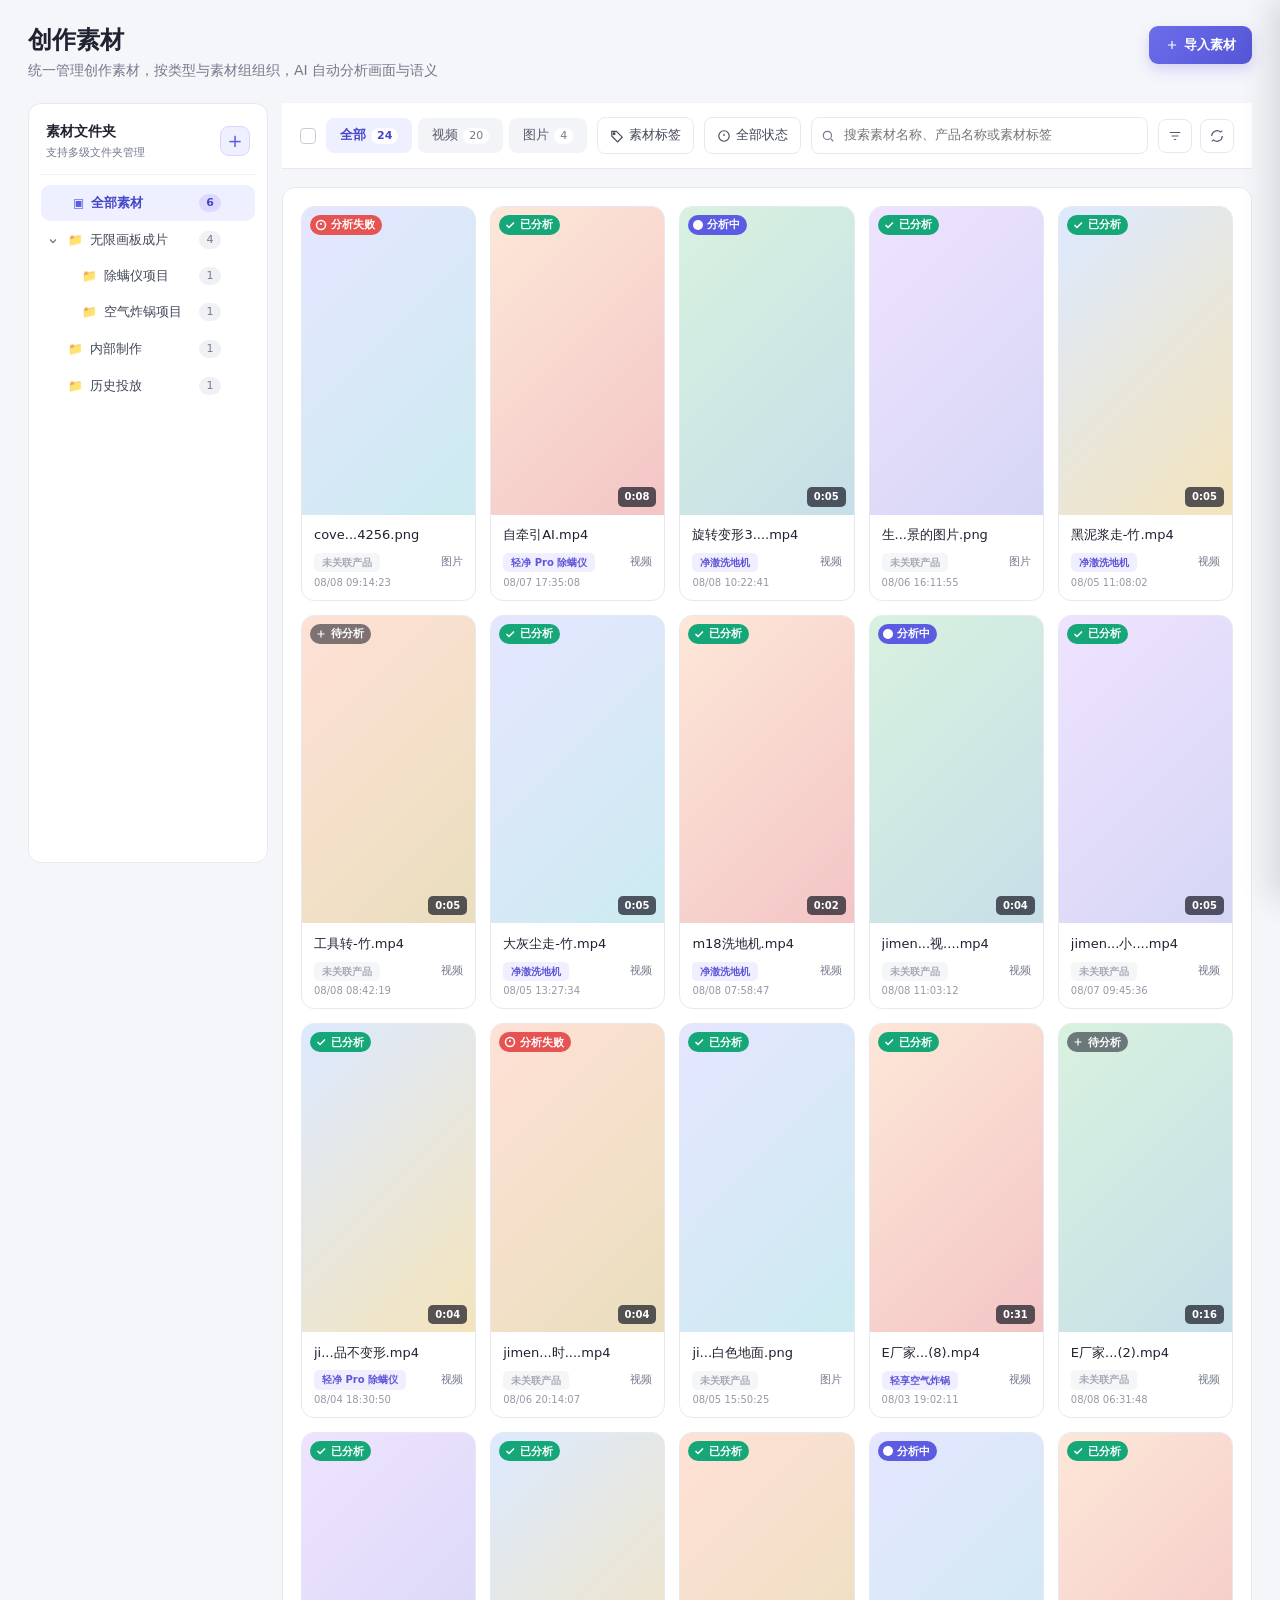
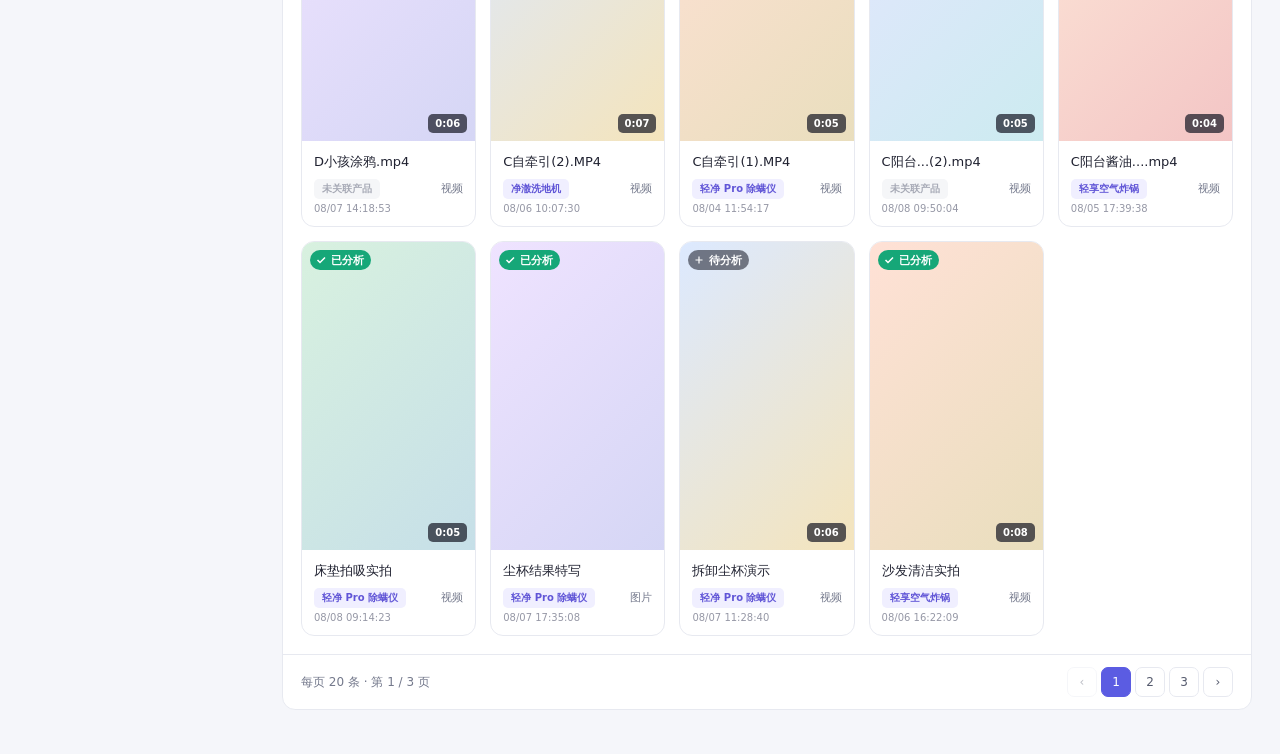
==== embedded-pages/创作素材.html @ e68e27ea "feat: initialize content compass prototype" ====
<!DOCTYPE html>
<html lang="zh-CN">
<head>
<meta charset="UTF-8">
<meta name="viewport" content="width=device-width, initial-scale=1.0">
<meta http-equiv="Cache-Control" content="no-store, no-cache, must-revalidate">
<meta http-equiv="Pragma" content="no-cache">
<title>创作素材 · 内容罗盘</title>
<link rel="stylesheet" href="../css/main.css">
<link rel="stylesheet" href="creation-material.css?v=20260811a">
<link rel="stylesheet" href="host-embed.css?v=20260808">
</head>
<body>

<div class="app">
  <!-- ============ 项目侧栏 ============ -->
  <aside class="sidebar" id="sidebar">
    <div class="brand">
      <div class="brand-mark">◈</div>
      <div class="brand-copy">
        <strong>内容罗盘</strong>
        <small>AI 经营增长平台</small>
      </div>
      <button class="sidebar-collapse" id="sidebarCollapse" type="button" aria-label="收起菜单" title="收起菜单">‹</button>
    </div>
    <div class="sidebar-menu-scroll" id="sidebarMenuScroll">
      <nav class="nav" aria-label="主导航">
        <details class="nav-group" open>
          <summary><span class="nav-group-title"><span class="nav-icon">AI</span>AI创作</span><span class="nav-group-caret">⌄</span></summary>
          <div class="nav-sublist">
            <button class="nav-item nav-sub" data-page="creation">AI创作</button>
            <button class="nav-item nav-sub" data-page="infinite-canvas">无限画板</button>
          </div>
        </details>
        <details class="nav-group" open>
          <summary><span class="nav-group-title"><span class="nav-icon">库</span>资产库</span><span class="nav-group-caret">⌄</span></summary>
          <div class="nav-sublist">
            <button class="nav-item nav-sub" data-page="brands">品牌库</button>
            <button class="nav-item nav-sub" data-page="products">产品库</button>
            <button class="nav-item nav-sub" data-page="competitors">竞品库</button>
            <button class="nav-item nav-sub" data-page="copy-library">文案库</button>
            <button class="nav-item nav-sub" data-page="script-library">脚本库</button>
            <details class="nav-child-group" open>
              <summary><span>视频库</span><span>⌄</span></summary>
              <div class="nav-child-list">
                <button class="nav-item nav-sub nested" data-page="creation-videos">创作素材</button>
                <button class="nav-item nav-sub nested active" data-page="material">素材管理</button>
                <button class="nav-item nav-sub nested" data-page="finished-videos">成片视频</button>
                <button class="nav-item nav-sub nested" data-page="reference-videos">外部参考视频</button>
              </div>
            </details>
            <button class="nav-item nav-sub" data-page="image-library">图片库</button>
            <button class="nav-item nav-sub" data-page="template-library">模板库</button>
          </div>
        </details>
        <details class="nav-group" open>
          <summary><span class="nav-group-title"><span class="nav-icon">投</span>推广自动化</span><span class="nav-group-caret">⌄</span></summary>
          <div class="nav-sublist">
            <button class="nav-item nav-sub" data-page="material-monitor">素材监控</button>
            <button class="nav-item nav-sub" data-page="review-distribute">视频过审与分发</button>
            <button class="nav-item nav-sub" data-page="product-card">商品卡推广</button>
            <button class="nav-item nav-sub" data-page="content-promo">图文推广</button>
            <button class="nav-item nav-sub" data-page="account-config">推广配置</button>
          </div>
        </details>
        <details class="nav-group" open>
          <summary><span class="nav-group-title"><span class="nav-icon">店</span>抖店运营</span><span class="nav-group-caret">⌄</span></summary>
          <div class="nav-sublist">
            <button class="nav-item nav-sub" data-page="store">一键铺链</button>
            <button class="nav-item nav-sub" data-page="store">评论分析</button>
          </div>
        </details>
        <details class="nav-group" open>
          <summary><span class="nav-group-title"><span class="nav-icon">达</span>达人建联</span><span class="nav-group-caret">⌄</span></summary>
          <div class="nav-sublist">
            <button class="nav-item nav-sub" data-page="creator">达人库</button>
            <button class="nav-item nav-sub" data-page="creator">达人匹配</button>
            <button class="nav-item nav-sub" data-page="creator">建联线索</button>
            <button class="nav-item nav-sub" data-page="creator">达人建联规则</button>
          </div>
        </details>
        <details class="nav-group">
          <summary><span class="nav-group-title"><span class="nav-icon">任</span>任务协作</span><span class="nav-group-caret">⌄</span></summary>
          <div class="nav-sublist">
            <button class="nav-item nav-sub planned" data-planned="我的任务">我的任务</button>
            <button class="nav-item nav-sub planned" data-planned="团队任务">团队任务</button>
            <button class="nav-item nav-sub planned" data-planned="任务分析">任务分析</button>
          </div>
        </details>
        <details class="nav-group">
          <summary><span class="nav-group-title"><span class="nav-icon">播</span>直播复盘</span><span class="nav-group-caret">⌄</span></summary>
          <div class="nav-sublist">
            <button class="nav-item nav-sub planned" data-planned="直播复盘">直播复盘</button>
          </div>
        </details>
      </nav>
      <div class="sidebar-spacer"></div>
      <nav class="nav">
        <details class="nav-group">
          <summary><span class="nav-group-title"><span class="nav-icon">管</span>系统管理</span><span class="nav-group-caret">⌄</span></summary>
          <div class="nav-sublist">
            <button class="nav-item nav-sub" data-page="role-management">角色管理</button>
            <button class="nav-item nav-sub" data-page="member-management">人员管理</button>
            <button class="nav-item nav-sub" data-page="admin">AI管理后台</button>
          </div>
        </details>
      </nav>
    </div>
    <div class="account" data-tip="切换团队 / 账户">
      <div class="avatar">嗡</div>
      <div>
        <strong>嗡大发</strong>
        <small>运营 · 抖音三区</small>
      </div>
    </div>
  </aside>

  <!-- ============ 主区域 ============ -->
  <main class="main">
    <section class="page active" id="page-material">
      <div class="page-pad">
        <div class="page-head">
          <div>
            <h1>创作素材</h1>
            <p>统一管理创作素材，按类型与素材组组织，AI 自动分析画面与语义</p>
          </div>
          <div style="display:flex; gap:10px;">
            <input type="file" id="fileInput" multiple accept="video/*,image/*" style="display:none;">
            <button class="primary-btn" id="uploadBtn" data-tip="选择本地素材文件">
              <svg width="14" height="14" viewBox="0 0 24 24" fill="none" stroke="currentColor" stroke-width="2"><path d="M12 5v14M5 12h14"/></svg>
              导入素材
            </button>
          </div>
        </div>

        <div class="mat-grid-wrap">
          <!-- ============ 文件夹树 ============ -->
          <aside class="mat-side">
            <div class="folder-tree-head">
              <div><h3>素材文件夹</h3><p>支持多级文件夹管理</p></div>
              <span class="tree-actions-inline"><span class="tree-collapse-link" id="collapseAllTree" data-tip="展开/收起全部">折叠</span><span class="tree-collapse-link" id="newRootFolder2" data-tip="新建一级文件夹">+</span></span>
            </div>
            <div class="folder-tree" id="folderTree"></div>
          </aside>

          <!-- ============ 素材主区域 ============ -->
          <div>
            <div class="mat-toolbar">
              <div class="check-all" id="checkAll" data-tip="全选/取消全选"></div>
              <div class="filter-tabs" id="typeTabs">
                <button class="ft active" data-type="all">全部<span class="ft-count">54</span></button>
                <button class="ft" data-type="video">视频<span class="ft-count">32</span></button>
                <button class="ft" data-type="image">图片<span class="ft-count">18</span></button>
              </div>
              <button class="filter-trigger" id="tagFilterBtn" data-tip="按素材标签筛选">
                <svg viewBox="0 0 24 24" fill="none" stroke="currentColor" stroke-width="2"><path d="M3 12V4h8l10 10-8 8L3 12z"/><circle cx="7" cy="8" r="1.5" fill="currentColor"/></svg>
                素材标签
              </button>
              <button class="filter-trigger" id="statusFilter" data-tip="按分析状态筛选">
                <svg viewBox="0 0 24 24" fill="none" stroke="currentColor" stroke-width="2"><circle cx="12" cy="12" r="9"/><path d="M12 8v4M12 16h.01"/></svg>
                <span class="value">全部状态</span>
              </button>
              <div class="search-box">
                <svg viewBox="0 0 24 24" fill="none" stroke="currentColor" stroke-width="2"><circle cx="11" cy="11" r="7"/><path d="M21 21l-4-4"/></svg>
                <input id="searchInput" type="search" placeholder="搜索素材名称、产品名称或素材标签" autocomplete="off">
                <button class="search-clear" id="searchClear" type="button" aria-label="清空搜索" hidden>×</button>
              </div>
              <div class="right-group">
                <div class="dropdown" id="sortDropdown" style="position:relative;">
                  <button class="icon-btn-tool" data-tip="排序方式">
                    <svg viewBox="0 0 24 24" fill="none" stroke="currentColor" stroke-width="2"><path d="M3 6h18M6 12h12M10 18h4"/></svg>
                  </button>
                  <div class="dropdown-menu" style="display:none; right:0; left:auto; min-width:140px;">
                    <div class="item" data-sort="time-desc">上传时间 ↓</div>
                    <div class="item" data-sort="time-asc">上传时间 ↑</div>
                    <div class="item" data-sort="name">文件名</div>
                    <div class="item" data-sort="size-desc">大小 ↓</div>
                    <div class="item" data-sort="size-asc">大小 ↑</div>
                  </div>
                </div>
                <button class="icon-btn-tool" id="refreshBtn" data-tip="刷新">
                  <svg viewBox="0 0 24 24" fill="none" stroke="currentColor" stroke-width="2"><path d="M3 12a9 9 0 0115-6.7L21 3M21 12a9 9 0 01-15 6.7L3 21"/></svg>
                </button>
              </div>
            </div>

            <div class="mat-grid-card">
              <div class="mat-grid" id="matGrid"></div>
              <!-- 单素材操作 popover(全局共享,fixed 定位,避免被卡片 overflow:hidden 裁切) -->
              <div class="mat-card-popover" id="matPopover" role="menu" aria-label="素材操作">
                <div class="item" data-mat-act="download" role="menuitem">下载</div>
                <div class="item" data-mat-act="reanalyze" role="menuitem">分析</div>
                <div class="sep"></div>
                <div class="item" data-mat-act="rename" role="menuitem">重命名</div>
                <div class="item" data-mat-act="tag" role="menuitem">编辑标签…</div>
                <div class="item" data-mat-act="move" role="menuitem">移动至文件夹…</div>
                <div class="sep"></div>
                <div class="item" data-mat-act="product" role="menuitem">关联产品</div>
                <div class="sep"></div>
                <div class="item danger" data-mat-act="delete" role="menuitem">删除</div>
              </div>
              <div class="mat-empty hidden" id="matEmpty">
                <svg viewBox="0 0 64 64" fill="none" stroke="currentColor" stroke-width="2"><path d="M10 22a4 4 0 014-4h12l4 4h20a4 4 0 014 4v22a4 4 0 01-4 4H14a4 4 0 01-4-4V22z"/><path d="M24 34l16-10M40 24l-16 20" stroke-dasharray="3 3"/></svg>
                <p id="matEmptyText">该文件夹下还没有素材</p>
                <small id="matEmptyHelp">点击右上角「导入素材」添加文件，或在左侧创建新文件夹</small>
              </div>
              <div class="mat-pager">
                <span>每页 20 条 · 第 1 / 3 页</span>
                <div class="pages">
                  <button data-tip="上一页" disabled>‹</button>
                  <button class="active">1</button>
                  <button>2</button>
                  <button>3</button>
                  <button data-tip="下一页">›</button>
                </div>
              </div>
            </div>
          </div>
        </div>
      </div>
    </section>
  </main>
</div>

<!-- ============ 批量操作栏 ============ -->
<div class="mat-batchbar hidden" id="batchBar">
  <div class="count">已选 <b id="batchCount">0</b> 项</div>
  <div class="sep"></div>
  <button class="batch-btn" data-batch="download" data-tip="下载到本地"><svg viewBox="0 0 24 24" fill="none" stroke="currentColor" stroke-width="2"><path d="M12 3v12M5 10l7 7 7-7M5 21h14"/></svg>下载</button>
  <button class="batch-btn" data-batch="tag" data-tip="批量打标签"><svg viewBox="0 0 24 24" fill="none" stroke="currentColor" stroke-width="2"><path d="M3 12V4h8l10 10-8 8L3 12z"/><circle cx="7" cy="8" r="1.5" fill="currentColor"/></svg>打标签</button>
  <button class="batch-btn" data-batch="product" data-tip="批量关联产品"><svg viewBox="0 0 24 24" fill="none" stroke="currentColor" stroke-width="2"><path d="M3 7l9-4 9 4-9 4-9-4z"/><path d="M3 12l9 4 9-4M3 17l9 4 9-4"/></svg>关联产品</button>
  <button class="batch-btn" data-batch="move" data-tip="转移到其他素材组"><svg viewBox="0 0 24 24" fill="none" stroke="currentColor" stroke-width="2"><path d="M3 7a2 2 0 012-2h4l2 2h8a2 2 0 012 2v9a2 2 0 01-2 2H5a2 2 0 01-2-2V7z"/></svg>转移</button>
  <button class="batch-btn" data-batch="reanalyze" data-tip="重新分析素材"><svg viewBox="0 0 24 24" fill="none" stroke="currentColor" stroke-width="2"><path d="M3 12a9 9 0 0115-6.7L21 3M21 12a9 9 0 01-15 6.7L3 21"/></svg>分析</button>
  <button class="batch-btn danger" data-batch="delete" data-tip="删除所选素材"><svg viewBox="0 0 24 24" fill="none" stroke="currentColor" stroke-width="2"><path d="M3 6h18M8 6V4a2 2 0 012-2h4a2 2 0 012 2v2M5 6l1 14a2 2 0 002 2h8a2 2 0 002-2l1-14"/></svg>删除</button>
  <button class="close-batch" id="closeBatch" data-tip="退出批量选择"><svg viewBox="0 0 24 24" fill="none" stroke="currentColor" stroke-width="2"><path d="M6 6l12 12M18 6L6 18"/></svg></button>
</div>

<!-- ============ 右键菜单 ============ -->
<div class="mat-context-menu hidden" id="ctxMenu">
  <div class="item" data-act="open"><svg viewBox="0 0 24 24" fill="none" stroke="currentColor" stroke-width="2"><path d="M2 12s3-7 10-7 10 7 10 7-3 7-10 7-10-7-10-7z"/><circle cx="12" cy="12" r="3"/></svg>预览<span class="shortcut">⏎</span></div>
  <div class="item" data-act="download"><svg viewBox="0 0 24 24" fill="none" stroke="currentColor" stroke-width="2"><path d="M12 3v12M5 10l7 7 7-7M5 21h14"/></svg>下载<span class="shortcut">⌘D</span></div>
  <div class="item" data-act="rename"><svg viewBox="0 0 24 24" fill="none" stroke="currentColor" stroke-width="2"><path d="M12 20h9M16 4l4 4-12 12H4v-4z"/></svg>改名<span class="shortcut">F2</span></div>
  <div class="item" data-act="tag"><svg viewBox="0 0 24 24" fill="none" stroke="currentColor" stroke-width="2"><path d="M3 12V4h8l10 10-8 8L3 12z"/><circle cx="7" cy="8" r="1.5" fill="currentColor"/></svg>打标签…</div>
  <div class="item" data-act="move"><svg viewBox="0 0 24 24" fill="none" stroke="currentColor" stroke-width="2"><path d="M3 7a2 2 0 012-2h4l2 2h8a2 2 0 012 2v9a2 2 0 01-2 2H5a2 2 0 01-2-2V7z"/></svg>转移到素材组…</div>
  <div class="item" data-act="reanalyze"><svg viewBox="0 0 24 24" fill="none" stroke="currentColor" stroke-width="2"><path d="M3 12a9 9 0 0115-6.7L21 3M21 12a9 9 0 01-15 6.7L3 21"/></svg>重新分析</div>
  <div class="sep"></div>
  <div class="item danger" data-act="delete"><svg viewBox="0 0 24 24" fill="none" stroke="currentColor" stroke-width="2"><path d="M3 6h18M8 6V4a2 2 0 012-2h4a2 2 0 012 2v2M5 6l1 14a2 2 0 002 2h8a2 2 0 002-2l1-14"/></svg>删除<span class="shortcut">Del</span></div>
</div>

<!-- ============ 文件夹树右键菜单 ============ -->
<div class="tree-context-menu hidden" id="treeCtxMenu">
  <div class="item" data-tree-act="new-sub"><svg viewBox="0 0 24 24" fill="none" stroke="currentColor" stroke-width="2"><path d="M3 7a2 2 0 012-2h4l2 2h8a2 2 0 012 2v9a2 2 0 01-2 2H5a2 2 0 01-2-2V7zM12 11v6M9 14l3-3 3 3"/></svg>新建子文件夹</div>
  <div class="item" data-tree-act="rename"><svg viewBox="0 0 24 24" fill="none" stroke="currentColor" stroke-width="2"><path d="M12 20h9M16 4l4 4-12 12H4v-4z"/></svg>重命名</div>
  <div class="item" data-tree-act="move"><svg viewBox="0 0 24 24" fill="none" stroke="currentColor" stroke-width="2"><path d="M3 7a2 2 0 012-2h4l2 2h8a2 2 0 012 2v9a2 2 0 01-2 2H5a2 2 0 01-2-2V7z"/></svg>移动到…</div>
  <div class="sep"></div>
  <div class="item danger" data-tree-act="delete"><svg viewBox="0 0 24 24" fill="none" stroke="currentColor" stroke-width="2"><path d="M3 6h18M8 6V4a2 2 0 012-2h4a2 2 0 012 2v2M5 6l1 14a2 2 0 002 2h8a2 2 0 002-2l1-14"/></svg>删除</div>
</div>

<!-- ============ 标签分组右键菜单 ============ -->
<div class="tree-context-menu hidden" id="tagGroupCtxMenu">
  <div class="item" data-tag-grp-act="rename"><svg viewBox="0 0 24 24" fill="none" stroke="currentColor" stroke-width="2"><path d="M12 20h9M16 4l4 4-12 12H4v-4z"/></svg>重命名</div>
  <div class="sep"></div>
  <div class="item danger" data-tag-grp-act="delete"><svg viewBox="0 0 24 24" fill="none" stroke="currentColor" stroke-width="2"><path d="M3 6h18M8 6V4a2 2 0 012-2h4a2 2 0 012 2v2M5 6l1 14a2 2 0 002 2h8a2 2 0 002-2l1-14"/></svg>删除分组</div>
</div>

<!-- ============ 删除非空文件夹弹窗 ============ -->
<div class="modal-backdrop" id="migrateFolderModal" role="dialog" aria-modal="true">
  <div class="modal" style="width:min(460px, 100%); height:auto;">
    <div class="modal-head">
      <div><span class="badge" style="color:#c8424e;background:#fff0f1;">删除文件夹</span><h3 id="migrateTitle">删除文件夹</h3></div>
      <button class="close-btn" type="button" data-close-modal="migrateFolder" aria-label="关闭">×</button>
    </div>
    <div class="modal-body">
      <p style="margin:0 0 12px; color:#555a6d; line-height:1.7;">该文件夹下还有视频和子文件夹，请先选择视频迁移到哪个目标文件夹。</p>
      <div class="field full">
        <label>选择迁移目标</label>
        <select id="migrateTarget" style="width:100%; padding:9px 12px; border:1px solid var(--line); border-radius:8px; background:#fff; font-size:13px;"></select>
      </div>
    </div>
    <div class="modal-foot">
      <span></span>
      <div class="modal-foot-actions">
        <button class="ghost-btn" data-close-modal="migrateFolder">取消</button>
        <button class="primary-btn" id="confirmMigrate" style="background:linear-gradient(135deg,#e55353,#c8424e);">迁移并删除</button>
      </div>
    </div>
  </div>
</div>

<!-- ============ 标签筛选弹窗 ============ -->
<div class="modal-backdrop" id="tagFilterModal" role="dialog" aria-modal="true">
  <div class="modal" style="width:min(720px, 100%);">
    <div class="modal-head">
      <div><span class="badge" id="tagModalKicker">筛选</span><h3 id="tagModalTitle">按标签筛选素材</h3></div>
      <button class="close-btn" type="button" data-close-modal="tagFilter" aria-label="关闭">×</button>
    </div>
    <div class="modal-body" style="padding: 0;">
      <div class="tag-modal-body">
        <div class="tag-modal-side">
          <div class="side-item active" data-tag-group="all"><span class="name">全部标签</span><span class="count" id="tgCountAll">0</span></div>
          <div class="side-item" data-tag-group="uncategorized"><span class="name">未分组</span><span class="count" id="tgCountNone">0</span></div>
          <div class="side-divider"></div>
          <div class="side-list" id="tagGroupList"></div>
          <button class="new-group-btn" id="addNewTagGroup"><svg width="11" height="11" viewBox="0 0 24 24" fill="none" stroke="currentColor" stroke-width="2.2"><path d="M12 5v14M5 12h14"/></svg>新建分组</button>
        </div>
        <div class="tag-modal-main">
          <div class="tag-search">
            <svg viewBox="0 0 24 24" fill="none" stroke="currentColor" stroke-width="2"><circle cx="11" cy="11" r="7"/><path d="M21 21l-4-4"/></svg>
            <input type="text" placeholder="搜索标签..." id="tagSearchInput">
          </div>
          <div class="tag-list" id="tagList"></div>
          <button class="new-tag-btn" id="addNewTagBtn">
            <svg width="12" height="12" viewBox="0 0 24 24" fill="none" stroke="currentColor" stroke-width="2"><path d="M12 5v14M5 12h14"/></svg>
            新建标签
          </button>
        </div>
      </div>
    </div>
    <div class="modal-foot">
      <span style="color:#8a8fa1; font-size:12px;" id="tagSelectedHint">已选 0 个标签</span>
      <div class="modal-foot-actions">
        <button class="ghost-btn" id="clearTagFilter">清空</button>
        <button class="primary-btn" id="applyTagFilter">应用筛选</button>
      </div>
    </div>
  </div>
</div>

<!-- ============ 重命名素材弹窗 ============ -->
<div class="modal-backdrop" id="renameMaterialModal" role="dialog" aria-modal="true">
  <div class="modal" style="width:min(460px, 100%); height:auto;">
    <div class="modal-head"><div><span class="badge">素材操作</span><h3>重命名素材</h3></div><button class="close-btn" type="button" data-close-modal="renameMaterial" aria-label="关闭">×</button></div>
    <div class="modal-body"><div class="field full"><label>素材名称<em class="required-mark">*</em></label><input id="renameMaterialInput" maxlength="60"><small id="renameMaterialError" style="color:#c8424e;font-size:12px;"></small></div></div>
    <div class="modal-foot"><span></span><div class="modal-foot-actions"><button class="ghost-btn" data-close-modal="renameMaterial">取消</button><button class="primary-btn" id="confirmRenameMaterial">保存</button></div></div>
  </div>
</div>

<!-- ============ 通用批量操作弹窗（关联产品 / 移动至文件夹 / 删除） ============ -->
<div class="modal-backdrop" id="batchEditModal" role="dialog" aria-modal="true">
  <div class="modal" style="width:min(460px, 100%); height:auto;">
    <div class="modal-head">
      <div>
        <span class="badge" id="batchEditKicker" style="color:#5a3fc8;background:#f0ecff;">素材操作</span>
        <h3 id="batchEditTitle">批量操作</h3>
        <p id="batchEditSubtitle" style="margin:6px 0 0; color:#6b7080; font-size:12px; line-height:1.5;"></p>
      </div>
      <button class="close-btn" type="button" data-close-modal="batchEdit" aria-label="关闭">×</button>
    </div>
    <div class="modal-body" id="batchEditBody"></div>
    <div class="modal-foot">
      <span></span>
      <div class="modal-foot-actions">
        <button class="ghost-btn" data-close-modal="batchEdit">取消</button>
        <button class="primary-btn" id="confirmBatchEdit">确认</button>
      </div>
    </div>
  </div>
</div>

<!-- ============ 转移到素材组弹窗 ============ -->
<div class="modal-backdrop" id="moveModal" role="dialog" aria-modal="true">
  <div class="modal" style="width:min(520px, 100%); height:auto; max-height:80vh;">
    <div class="modal-head">
      <div><span class="badge">移动</span><h3>转移到素材组</h3></div>
      <button class="close-btn" type="button" data-close-modal="move" aria-label="关闭">×</button>
    </div>
    <div class="modal-body">
      <div class="field full"><label>选择目标素材组</label>
        <div id="moveTargetList" style="display:grid; gap:6px; max-height:300px; overflow:auto;"></div>
      </div>
    </div>
    <div class="modal-foot">
      <span></span>
      <div class="modal-foot-actions">
        <button class="ghost-btn" data-close-modal="move">取消</button>
        <button class="primary-btn" id="confirmMove">确认转移</button>
      </div>
    </div>
  </div>
</div>

<!-- ============ 删除确认弹窗 ============ -->
<div class="modal-backdrop" id="deleteModal" role="dialog" aria-modal="true">
  <div class="modal" style="width:min(460px, 100%); height:auto;">
    <div class="modal-head">
      <div><span class="badge" style="color:#c8424e;background:#fff0f1;">删除确认</span><h3 id="deleteTitle">删除素材？</h3></div>
      <button class="close-btn" type="button" data-close-modal="delete" aria-label="关闭">×</button>
    </div>
    <div class="modal-body">
      <p style="margin:0; color:#555a6d; line-height:1.8;" id="deleteCopy">删除后无法恢复，相关分析结果将同步删除。确认删除？</p>
    </div>
    <div class="modal-foot">
      <span></span>
      <div class="modal-foot-actions">
        <button class="ghost-btn" data-close-modal="delete">取消</button>
        <button class="primary-btn" id="confirmDelete" style="background:linear-gradient(135deg,#e55353,#c8424e);">确认删除</button>
      </div>
    </div>
  </div>
</div>

<!-- ============ 新建标签弹窗 ============ -->
<div class="modal-backdrop" id="newTagModal" role="dialog" aria-modal="true">
  <div class="modal" style="width:min(420px, 100%); height:auto;">
    <div class="modal-head">
      <div><span class="badge">新建</span><h3>新建标签</h3></div>
      <button class="close-btn" type="button" data-close-modal="newTag" aria-label="关闭">×</button>
    </div>
    <div class="modal-body">
      <div class="field full"><label>标签名称<em class="required-mark">*</em></label><input type="text" id="newTagName" placeholder="如：洗地机、客厅场景、高转化"></div>
      <div class="field full"><label>标签分组</label>
        <select id="newTagGroup">
          <option value="product">产品标签</option>
          <option value="scene">场景标签</option>
          <option value="custom" selected>自定义标签</option>
        </select>
      </div>
      <div class="field full"><label>标签颜色</label>
        <div style="display:flex; gap:8px;">
          <span style="width:24px; height:24px; border-radius:50%; background:#5b5ce2;"></span>
          <span style="width:24px; height:24px; border-radius:50%; background:#16a778;"></span>
          <span style="width:24px; height:24px; border-radius:50%; background:#ff8a3d;"></span>
          <span style="width:24px; height:24px; border-radius:50%; background:#e55353;"></span>
          <span style="width:24px; height:24px; border-radius:50%; background:#20b8cd;"></span>
        </div>
      </div>
    </div>
    <div class="modal-foot">
      <span></span>
      <div class="modal-foot-actions">
        <button class="ghost-btn" data-close-modal="newTag">取消</button>
        <button class="primary-btn" id="confirmNewTagModal">新建标签</button>
      </div>
    </div>
  </div>
</div>

<!-- ============ 状态筛选下拉 ============ -->
<div class="dropdown" id="statusDropdown" style="position:absolute;">
  <div class="dropdown-menu" style="display:none;">
    <div class="item" data-status="all">全部状态</div>
    <div class="item" data-status="analyzed">已分析</div>
    <div class="item" data-status="analyzing">分析中</div>
    <div class="item" data-status="pending">待分析</div>
    <div class="item" data-status="failed">分析失败</div>
  </div>
</div>

<!-- ============ 素材预览弹窗 ============ -->
<div class="modal-backdrop" id="materialPreviewModal" role="dialog" aria-modal="true" aria-labelledby="materialPreviewTitle">
  <div class="modal material-preview-modal">
    <div class="modal-head">
      <div><span class="badge">素材预览</span><h3 id="materialPreviewTitle">素材预览</h3></div>
      <button class="close-btn" type="button" data-close-modal="materialPreview" aria-label="关闭">×</button>
    </div>
    <div class="material-preview-body">
      <div class="material-preview-stage" id="materialPreviewStage"></div>
      <section class="material-preview-meta">
        <div class="preview-meta-top"><div class="preview-statuses"><span class="preview-status" id="materialPreviewType">视频素材</span><span class="preview-status" id="materialPreviewStatus"></span></div><button class="preview-edit" id="materialPreviewEdit" type="button">编辑</button></div>
        <div class="preview-meta-grid">
          <div class="preview-meta-cell"><span class="label">关联产品</span><strong class="value" id="materialPreviewProduct"></strong></div><div class="preview-meta-cell"><span class="label">所属素材文件夹</span><strong class="value" id="materialPreviewFolder"></strong></div>
          <div class="preview-meta-cell"><span class="label">文件名称</span><strong class="value" id="materialPreviewName"></strong></div><div class="preview-meta-cell"><span class="label">时长 / 大小</span><strong class="value" id="materialPreviewDurationSize"></strong></div>
          <div class="preview-meta-cell"><span class="label">创建时间</span><strong class="value" id="materialPreviewCreated"></strong></div><div class="preview-meta-cell"><span class="label">素材类型</span><strong class="value" id="materialPreviewKind"></strong></div>
        </div>
        <div class="preview-tag-row"><div><div class="preview-tag-title">素材标签</div><div class="preview-tag-list" id="materialPreviewTags"></div></div><button class="preview-add-tag" id="materialPreviewAddTag" type="button">＋ 添加标签</button></div>
      </section>
    </div>
    <div class="modal-foot">
      <span></span>
      <div class="modal-foot-actions">
        <button class="ghost-btn" id="materialPreviewAnalyze">开始分析</button>
        <button class="primary-btn" id="materialPreviewDownload">下载素材</button>
      </div>
    </div>
  </div>
</div>

<!-- ============ 编辑素材信息弹窗 ============ -->
<div class="modal-backdrop" id="materialInfoEditModal" role="dialog" aria-modal="true" aria-labelledby="materialInfoEditTitle">
  <div class="modal" style="width:min(520px, 100%);height:auto;">
    <div class="modal-head"><div><span class="badge">素材操作</span><h3 id="materialInfoEditTitle">编辑素材信息</h3></div><button class="close-btn" type="button" data-close-modal="materialInfoEdit" aria-label="关闭">×</button></div>
    <div class="modal-body">
      <div class="field full"><label>素材名称 <em class="required-mark">*</em></label><input id="materialInfoEditName" maxlength="60"><small id="materialInfoEditError" style="color:#c8424e;font-size:12px;"></small></div>
      <div class="field full" style="margin-top:14px;"><label>关联产品</label><select id="materialInfoEditProduct"></select></div>
      <div class="field full" style="margin-top:14px;"><label>所属素材文件夹</label><select id="materialInfoEditFolder"></select></div>
    </div>
    <div class="modal-foot"><span></span><div class="modal-foot-actions"><button class="ghost-btn" data-close-modal="materialInfoEdit">取消</button><button class="primary-btn" id="saveMaterialInfoEdit">保存</button></div></div>
  </div>
</div>

<!-- ============ 详情抽屉 ============ -->
<div class="mat-drawer-mask" id="drawerMask"></div>
<aside class="mat-drawer" id="drawer">
  <div class="drawer-head">
    <div class="name" id="drawerTitle">自牵引AI.mp4</div>
    <div class="close-drawer" id="closeDrawer" data-tip="关闭（Esc）">×</div>
  </div>
  <div class="drawer-body">
    <div class="video-preview">
      <div class="vp-bg">
        <div class="big-play" data-tip="播放/暂停"><svg viewBox="0 0 24 24" fill="currentColor"><path d="M8 5v14l11-7z"/></svg></div>
      </div>
      <div class="vp-expand"><svg viewBox="0 0 24 24" fill="none" stroke="currentColor" stroke-width="2"><path d="M15 3h6v6M9 21H3v-6M21 3l-7 7M3 21l7-7"/></svg></div>
      <div class="vp-controls">
        <button data-tip="播放"><svg viewBox="0 0 24 24" fill="currentColor"><path d="M8 5v14l11-7z"/></svg></button>
        <span class="time">0:00 / 0:08</span>
        <div class="spacer"></div>
        <button data-tip="静音"><svg viewBox="0 0 24 24" fill="none" stroke="currentColor" stroke-width="2"><path d="M3 9v6h4l5 5V4L7 9H3z"/></svg></button>
      </div>
    </div>

    <div class="analysis-status">
      <div class="left">
        <span class="ok-dot"><svg viewBox="0 0 24 24" fill="none" stroke="currentColor" stroke-width="3"><path d="M5 12l5 5L20 7"/></svg></span>
        素材分析完成
      </div>
      <button class="re-btn" id="reAnalyzeBtn" data-tip="使用最新模型重新分析">
        <svg viewBox="0 0 24 24" fill="none" stroke="currentColor" stroke-width="2"><path d="M3 12a9 9 0 0115-6.7L21 3M21 12a9 9 0 01-15 6.7L3 21"/></svg>
        重新分析
      </button>
    </div>

    <div class="tabs" id="drawerTabs">
      <button class="tab active" data-tab="info">素材信息</button>
      <button class="tab" data-tab="shot"><span id="shotTabLabel">镜头拆分</span><span class="count" id="shotTabCount">1</span></button>
    </div>

    <div class="tab-pane" data-pane="info">
      <div class="info-cards">
        <!-- 1. 标签与归属 -->
        <section class="info-card">
          <header class="ic-head">
            <span class="ic-ico"><svg viewBox="0 0 24 24" fill="none" stroke="currentColor" stroke-width="2"><path d="M3 12V4h8l10 10-8 8L3 12z"/><circle cx="7" cy="8" r="1.5" fill="currentColor"/></svg></span>
            <span class="ic-title">标签与归属</span>
          </header>
          <div class="ic-body">
            <div class="info-row">
              <div class="label"><svg viewBox="0 0 24 24" fill="none" stroke="currentColor" stroke-width="2"><path d="M3 12V4h8l10 10-8 8L3 12z"/><circle cx="7" cy="8" r="1.5" fill="currentColor"/></svg>标签</div>
              <div class="value empty">暂无标签</div>
              <span class="add-pill" data-open-modal="tagFilter"><svg viewBox="0 0 24 24" fill="none" stroke="currentColor" stroke-width="2"><path d="M12 5v14M5 12h14"/></svg>添加标签</span>
            </div>
            <div class="info-row">
              <div class="label"><svg viewBox="0 0 24 24" fill="none" stroke="currentColor" stroke-width="2"><path d="M3 7a2 2 0 012-2h4l2 2h8a2 2 0 012 2v9a2 2 0 01-2 2H5a2 2 0 01-2-2V7z"/></svg>所在素材组</div>
              <div class="value empty">未归入素材组</div>
              <span class="add-pill" data-open-modal="move"><svg viewBox="0 0 24 24" fill="none" stroke="currentColor" stroke-width="2"><path d="M12 5v14M5 12h14"/></svg>添加分组</span>
            </div>
            <div class="info-row" id="drawerProductRow">
              <div class="label"><svg viewBox="0 0 24 24" fill="none" stroke="currentColor" stroke-width="2"><path d="M20 7l-8 10-4-5"/><circle cx="20" cy="7" r="2.5"/></svg>关联产品</div>
              <div class="value empty" id="drawerProductValue">未关联产品</div>
              <span class="add-pill" id="drawerProductBtn" data-edit-product><svg viewBox="0 0 24 24" fill="none" stroke="currentColor" stroke-width="2"><path d="M12 5v14M5 12h14"/></svg><span id="drawerProductBtnText">关联产品</span></span>
            </div>
          </div>
        </section>

        <!-- 2. AI 描述 -->
        <section class="info-card">
          <header class="ic-head">
            <span class="ic-ico"><svg viewBox="0 0 24 24" fill="none" stroke="currentColor" stroke-width="2"><path d="M4 4h12l4 4v12a2 2 0 01-2 2H4z"/><path d="M16 4v4h4M8 13h8M8 17h5"/></svg></span>
            <span class="ic-title">AI 描述</span>
          </header>
          <div class="ic-body desc">在这段8.2秒的视频中，我们看到一位年轻女性在现代公寓的明亮客厅中，关注地阅读，展现出一种悠闲的生活方式。随着一台黑色手洗地机的高效运作，地面上的顽固紫色污渍被迅速清除，瓷砖恢复了光洁如新的状态。清洁完成后，女性兴奋地从沙发上起身，走到干净的地板中央，随即躺下并伸展双臂，尽情享受这份清新与舒适。整个场景不仅展示了现代居家生活的美学，还突显了高效清洁工具带来的便捷与轻松，营造出一种愉悦的居家氛围。</div>
        </section>

        <!-- 4. 文件信息 -->
        <section class="info-card">
          <header class="ic-head">
            <span class="ic-ico"><svg viewBox="0 0 24 24" fill="none" stroke="currentColor" stroke-width="2"><path d="M6 2h9l5 5v13a2 2 0 01-2 2H6a2 2 0 01-2-2V4a2 2 0 012-2z"/><path d="M14 2v6h6M8 13h8M8 17h8"/></svg></span>
            <span class="ic-title">文件信息</span>
          </header>
          <div class="ic-body">
            <div class="info-row"><div class="label">文件名</div><div class="value" style="display:flex; align-items:center; justify-content:space-between;">自牵引AI.mp4 <button data-tip="复制文件名" style="border:0; background:transparent; color:#8a8fa1; cursor:pointer;"><svg width="14" height="14" viewBox="0 0 24 24" fill="none" stroke="currentColor" stroke-width="2"><rect x="9" y="9" width="11" height="11" rx="2"/><path d="M5 15V5a2 2 0 012-2h10"/></svg></button></div></div>
            <div class="info-row"><div class="label">格式</div><div class="value" style="text-align:right;">MP4</div></div>
            <div class="info-row"><div class="label">大小</div><div class="value" style="text-align:right;">10.07 MB</div></div>
            <div class="info-row"><div class="label">时长</div><div class="value" style="text-align:right;">0:08</div></div>
            <div class="info-row"><div class="label">分辨率</div><div class="value" style="text-align:right;">1080 × 1920</div></div>
            <div class="info-row"><div class="label">MIME</div><div class="value" style="text-align:right;">video/mp4</div></div>
            <div class="info-row"><div class="label">上传时间</div><div class="value" style="text-align:right;">2026-08-07 17:35</div></div>
            <div class="info-row"><div class="label">上传者</div><div class="value" style="text-align:right;">嗡大发</div></div>
            <div class="info-row"><div class="label">MD5</div><div class="value" style="text-align:right; font-family:monospace; font-size:11px; color:#8a8fa1;">a1b2c3d4e5f6...</div></div>
          </div>
        </section>
      </div>
    </div>

    <div class="tab-pane" data-pane="shot" style="display:none;">
      <div class="shot-head">
        <span>共 <b>1</b> 个片段</span>
        <span class="collapse-all" id="collapseAllBtn" data-tip="折叠/展开所有片段"><svg viewBox="0 0 24 24" fill="none" stroke="currentColor" stroke-width="2"><path d="M6 9l6 6 6-6"/></svg>折叠全部</span>
      </div>
      <div class="shot-card">
        <div class="shot-card-head">
          <span class="name">片段 1</span>
          <span class="time">0:00 - 0:08</span>
          <span class="used">混剪使用 0 次</span>
          <span style="flex:1"></span>
          <span class="empty" style="font-size:11px;">暂无标签</span>
          <span class="add-tag" data-open-modal="tagFilter">+ 添加</span>
          <span class="arrow" data-toggle-shot><svg viewBox="0 0 24 24" fill="none" stroke="currentColor" stroke-width="2"><path d="M6 15l6-6 6 6"/></svg></span>
        </div>
        <div class="shot-preview">
          <div class="sp-play"><svg viewBox="0 0 24 24" fill="currentColor"><path d="M8 5v14l11-7z"/></svg></div>
        </div>
        <div class="shot-analysis">
          <div class="shot-section" data-section="objective">
            <div class="sec-head" data-toggle-section><span class="sec-ico"><svg viewBox="0 0 24 24" fill="none" stroke="currentColor" stroke-width="2"><circle cx="12" cy="12" r="9"/><circle cx="12" cy="12" r="3" fill="currentColor"/></svg></span>客观层<span class="arrow"><svg viewBox="0 0 24 24" fill="none" stroke="currentColor" stroke-width="2"><path d="M6 9l6 6 6-6"/></svg></span></div>
            <div class="sec-body">
              <div class="item"><div class="it-label">总体客观描述</div><div class="it-text">在现代明亮客厅中，一台黑色手洗地机迅速清理掉白色瓷砖地面上大片紫色污渍。清洁完成后地面光洁如新，一位穿紫色长裙的女性从沙发起身，走到地板中央顺势躺下，展示地面的干净与光滑。</div></div>
              <div class="item"><div class="it-label">人物</div><div class="it-text">年轻女性，穿紫色连衣裙，长发，起初坐在沙发上看书，后起身在地板中央躺下并伸展双臂</div></div>
              <div class="item"><div class="it-label">场景</div><div class="it-text">现代高层公寓客厅，大面积落地窗可见城市天际线，白色光洁瓷砖地面，自然光线明亮充足</div></div>
              <div class="item"><div class="it-label">产品</div><div class="it-text">黑色手洗洗地机，正在清理地面紫色污渍，机身带有黄色细节装饰</div></div>
              <div class="item"><div class="it-label">动作</div><div class="it-text">洗地机前后推拉迅速清理紫色污渍；女性看书、放下书本起身、走到地板中央、滑倒/躺下并伸展双臂</div></div>
              <div class="item"><div class="it-label">镜头</div><div class="it-text">固定机位全景，视角略高，完整记录清洁过程、地面反光效果及人物互动</div></div>
            </div>
          </div>

          <div class="shot-section" data-section="semantic">
            <div class="sec-head" data-toggle-section><span class="sec-ico"><svg viewBox="0 0 24 24" fill="none" stroke="currentColor" stroke-width="2"><path d="M21 11c0 5-4 9-9 9s-9-4-9-9 4-9 9-9c2 0 4 1 5.5 2M21 4l-5 5h4M16 9l5-5"/></svg></span>语义层<span class="arrow"><svg viewBox="0 0 24 24" fill="none" stroke="currentColor" stroke-width="2"><path d="M6 9l6 6 6-6"/></svg></span></div>
            <div class="sec-body">
              <div class="item"><div class="it-label">可代表</div><div class="chip-list"><span class="chip green">高效清洁</span><span class="chip green">地面光洁如新</span><span class="chip green">懒人清洁神器</span><span class="chip green">极致干净体验</span><span class="chip green">居家生活美学</span></div></div>
              <div class="item"><div class="it-label">情绪氛围</div><div class="chip-list"><span class="chip blue">轻松</span><span class="chip blue">愉悦</span><span class="chip blue">干净</span><span class="chip blue">舒适</span></div></div>
              <div class="item"><div class="it-label">语义标签</div><div class="chip-list"><span class="chip">产品动态操作 / 功能演示</span><span class="chip">人物享受 / 舒适状态</span><span class="chip">产品使用场景 - 室内多场景</span></div></div>
              <div class="item"><div class="it-label">关键词</div><div class="chip-list"><span class="chip pink">洗地机</span><span class="chip pink">清洁</span><span class="chip pink">去污</span><span class="chip pink">紫色污渍</span><span class="chip pink">光洁</span><span class="chip pink">躺下</span><span class="chip pink">客厅</span><span class="chip pink">智能家电</span><span class="chip pink">高效</span><span class="chip pink">干净</span><span class="chip pink">席地而坐</span><span class="chip pink">一拖即净</span></div></div>
            </div>
          </div>

          <div class="shot-section" data-section="function">
            <div class="sec-head" data-toggle-section><span class="sec-ico"><svg viewBox="0 0 24 24" fill="none" stroke="currentColor" stroke-width="2"><path d="M9 18h6M10 22h4M12 2a7 7 0 017 7c0 3-2 5-3 6-1 1-1 2-1 3H9c0-1 0-2-1-3-1-1-3-3-3-6a7 7 0 017-7z"/></svg></span>功能层<span class="arrow"><svg viewBox="0 0 24 24" fill="none" stroke="currentColor" stroke-width="2"><path d="M6 9l6 6 6-6"/></svg></span></div>
            <div class="sec-body">
              <div class="item"><div class="it-label">叙事功能</div><div class="it-text">直观展示洗地机强大的去污能力和清洁效率，通过女性清洁后直接在地板躺下的夸张动作，极致化表达清洁后地面干净无尘、可随意席地而坐的产品卖点，强化视觉冲击力。</div></div>
              <div class="item"><div class="it-label">使用方式</div><div class="it-text">作为核心功能演示的高潮部分，前段展示去污过程（可加速处理），后段展示人物在干净地板上躺下的成果，建议叠加文字"一拖即净""光脚自由""席地而坐"等。</div></div>
              <div class="item"><div class="it-label">推荐时机</div><div class="it-text">当 ASR 提到"一拖就干净""去污力强""光脚踩""席地而坐""懒人必备""一推一拉"时插入</div></div>
              <div class="item"><div class="it-label">框架阶段</div><div class="chip-list"><span class="chip purple">功能使用</span> → <span class="chip purple">成果展示</span></div></div>
            </div>
          </div>
        </div>
      </div>
    </div>
  </div>
</aside>

<!-- Toast -->
<div class="toast" id="toast">已完成</div>

<!-- ============ 上传队列 ============ -->
<div class="upload-queue hidden" id="uploadQueue">
  <div class="uq-head">
    <span class="title">素材上传</span>
    <span class="summary" id="uqSummary">0 / 0</span>
    <button class="close" id="uqClose" aria-label="关闭">×</button>
  </div>
  <div class="uq-list" id="uqList"></div>
</div>
<script src="creation-material.js?v=20260811a"></script>
</body>
</html>
---- css/main.css ----
:root {
      --brand: #5b5ce2;
      --brand-strong: #4647c8;
      --brand-soft: #eeefff;
      --cyan: #20b8cd;
      --orange: #ff8a3d;
      --green: #16a778;
      --red: #e55353;
      --ink: #202231;
      --muted: #74798c;
      --line: #e7e9f0;
      --surface: #ffffff;
      --canvas: #f5f6fa;
      --shadow: 0 10px 30px rgba(34, 38, 67, .08);
      --radius: 16px;
      --sidebar: 232px;
    }

    * { box-sizing: border-box; }

    html { scroll-behavior: smooth; }

    body {
      margin: 0;
      color: var(--ink);
      background: var(--canvas);
      font-family: Inter, "PingFang SC", "Microsoft YaHei", system-ui, sans-serif;
      font-size: 14px;
      line-height: 1.55;
    }

    button, input, textarea, select { font: inherit; }
    button { cursor: pointer; }

    .app {
      display: grid;
      grid-template-columns: var(--sidebar) minmax(0, 1fr);
      min-height: 100vh;
    }

    .sidebar {
      position: fixed;
      inset: 0 auto 0 0;
      z-index: 30;
      width: var(--sidebar);
      display: flex;
      flex-direction: column;
      padding: 22px 14px 16px;
      overflow: hidden;
      scrollbar-width: thin;
      scrollbar-color: transparent transparent;
      color: #dfe2ff;
      background:
        radial-gradient(circle at 20% 8%, rgba(112, 115, 255, .34), transparent 30%),
        linear-gradient(180deg, #17192d 0%, #111322 100%);
    }

    .sidebar-menu-scroll {
      flex: 1 1 auto;
      min-height: 0;
      overflow-y: auto;
      overflow-x: hidden;
      overscroll-behavior: contain;
    }

    .sidebar:hover { scrollbar-color: rgba(151, 158, 207, .5) transparent; }
    .sidebar::-webkit-scrollbar { width: 7px; }
    .sidebar::-webkit-scrollbar-track { background: transparent; }
    .sidebar::-webkit-scrollbar-thumb {
      border: 2px solid transparent;
      border-radius: 999px;
      background: transparent;
      background-clip: padding-box;
    }
    .sidebar:hover::-webkit-scrollbar-thumb { background-color: rgba(151, 158, 207, .48); }
    .sidebar:hover::-webkit-scrollbar-thumb:hover { background-color: rgba(184, 190, 238, .74); }

    .brand {
      display: flex;
      align-items: center;
      gap: 11px;
      padding: 0 10px 22px;
    }

    .brand-mark {
      width: 38px;
      height: 38px;
      display: grid;
      place-items: center;
      border-radius: 12px;
      color: white;
      font-size: 19px;
      font-weight: 800;
      background: linear-gradient(135deg, #8386ff, #5758df 60%, #31c5d8);
      box-shadow: 0 8px 22px rgba(91, 92, 226, .35);
    }

    .brand strong { display: block; color: #fff; font-size: 17px; letter-spacing: .4px; }
    .brand small { color: #8e93b5; font-size: 11px; }

    .sidebar-collapse {
      width: 24px;
      height: 24px;
      display: inline-grid;
      place-items: center;
      margin-left: auto;
      padding: 0;
      border: 1px solid #e2e2e6;
      border-radius: 7px;
      color: #74747c;
      background: #fff;
      font-size: 15px;
      line-height: 1;
      cursor: pointer;
      transition: .18s ease;
    }
    .sidebar-collapse:hover { color: #202126; border-color: #cbcbcf; background: #f2f2f4; }

    .nav-label {
      padding: 13px 12px 7px;
      color: #6e7497;
      font-size: 11px;
      font-weight: 700;
      letter-spacing: 1.2px;
    }

    .nav {
      display: grid;
      gap: 5px;
    }

    .nav-group { margin: 0 0 6px; }
    .nav-group summary {
      display: flex;
      align-items: center;
      justify-content: space-between;
      gap: 8px;
      padding: 10px 12px;
      border-radius: 10px;
      color: #d8dcf1;
      cursor: pointer;
      list-style: none;
      user-select: none;
      transition: .2s ease;
    }
    .nav-group summary::-webkit-details-marker { display: none; }
    .nav-group summary:hover { background: rgba(255,255,255,.05); }
    .nav-group-title { display: flex; align-items: center; gap: 10px; font-weight: 720; }
    .nav-group-caret { color: #777da4; font-size: 13px; transition: transform .2s ease; }
    .nav-group[open] .nav-group-caret { transform: rotate(180deg); }
    .nav-sublist { display: grid; gap: 3px; padding: 3px 0 4px 37px; }
    .nav-item.nav-sub {
      min-height: 34px;
      padding: 8px 11px;
      border-radius: 8px;
      color: #9ea4c2;
      font-size: 13px;
    }
    .nav-item.nav-sub.active { box-shadow: inset 2px 0 0 #8487ff; }
    .nav-item.nav-sub.nested { margin-left: 10px; font-size: 12px; }
    .nav-item.nav-sub.planned { color: #707692; }
    .nav-item.nav-sub.planned::after { content: "规划中"; margin-left: auto; color: #666c87; font-size: 10px; }
    .nav-config { margin: 2px 0 0 10px; padding-left: 10px; border-left: 1px solid rgba(255,255,255,.08); }
    .nav-child-group { margin: 0; }
    .nav-child-group summary {
      display: flex;
      align-items: center;
      justify-content: space-between;
      min-height: 34px;
      padding: 8px 11px;
      border-radius: 8px;
      color: #9ea4c2;
      cursor: pointer;
      list-style: none;
      font-size: 13px;
    }
    .nav-child-group summary::-webkit-details-marker { display: none; }
    .nav-child-group summary:hover { background: rgba(255,255,255,.05); color: #fff; }
    .nav-child-group > summary span:last-child { color: #777da4; transition: transform .2s ease; }
    .nav-child-group[open] > summary span:last-child { transform: rotate(180deg); }
    .nav-child-list { display: grid; gap: 3px; margin: 2px 0 3px 12px; padding-left: 10px; border-left: 1px solid rgba(255,255,255,.07); }

    .nav-item {
      width: 100%;
      display: flex;
      align-items: center;
      gap: 11px;
      padding: 11px 12px;
      border: 0;
      border-radius: 10px;
      color: #aeb3cf;
      background: transparent;
      text-align: left;
      transition: .2s ease;
    }

    .nav-item:hover { color: #fff; background: rgba(255,255,255,.06); }
    .nav-item.active {
      color: #fff;
      background: linear-gradient(90deg, rgba(103, 106, 244, .34), rgba(103, 106, 244, .13));
      box-shadow: inset 3px 0 0 #8487ff;
    }

    .nav-icon {
      width: 26px;
      height: 26px;
      display: grid;
      place-items: center;
      border-radius: 8px;
      color: currentColor;
      background: rgba(255,255,255,.06);
      font-size: 13px;
      font-weight: 800;
    }

    .sidebar-spacer { flex: 1; }

    .account {
      display: flex;
      align-items: center;
      gap: 10px;
      margin-top: 14px;
      padding: 13px 10px 3px;
      border-top: 1px solid rgba(255,255,255,.08);
    }

    .avatar {
      width: 34px;
      height: 34px;
      display: grid;
      place-items: center;
      border-radius: 50%;
      color: #fff;
      font-weight: 700;
      background: linear-gradient(135deg, #ff9d64, #ee6c8f);
    }

    .account strong { display: block; color: #fff; font-size: 13px; }
    .account small { color: #777d9e; font-size: 11px; }

    .main {
      grid-column: 2;
      min-width: 0;
      min-height: 100vh;
    }

    .topbar {
      display: none;
      position: sticky;
      top: 0;
      z-index: 20;
      height: 68px;
      align-items: center;
      justify-content: space-between;
      padding: 0 28px;
      border-bottom: 1px solid var(--line);
      background: rgba(255,255,255,.92);
      backdrop-filter: blur(14px);
      transition: color .22s ease, background .22s ease, border-color .22s ease;
    }

    .crumb { display: flex; align-items: center; gap: 9px; color: var(--muted); }
    .crumb strong { color: var(--ink); font-size: 16px; }

    .top-actions { display: flex; align-items: center; gap: 10px; }

    .main.pull-mode .topbar {
      color: #eef0f8;
      border-bottom-color: #2c303c;
      background: rgba(22, 24, 32, .94);
    }

    .main.pull-mode .crumb,
    .main.pull-mode .crumb strong {
      color: #eef0f8;
    }

    .main.pull-mode .crumb > span:first-of-type {
      color: #8f95a8;
    }

    .main.pull-mode .team-select,
    .main.pull-mode .topbar .ghost-btn,
    .main.pull-mode .topbar .icon-btn {
      color: #cbd0de;
      border-color: #383b49;
      background: #22252f;
    }

    .team-select, .icon-btn, .ghost-btn, .primary-btn, .soft-btn {
      border: 1px solid var(--line);
      border-radius: 10px;
      background: #fff;
    }

    .team-select {
      padding: 8px 12px;
      color: #4e5263;
      font-weight: 600;
    }

    .icon-btn {
      width: 36px;
      height: 36px;
      color: #64697c;
      font-size: 16px;
    }

    .page {
      display: none;
      min-height: 100vh;
      animation: fadeIn .24s ease;
    }

    .page.active { display: block; }

    @keyframes fadeIn {
      from { opacity: 0; }
      to { opacity: 1; }
    }

    .page-pad { padding: 26px 28px 44px; }

    .page-head {
      display: flex;
      align-items: flex-start;
      justify-content: space-between;
      gap: 20px;
      margin-bottom: 22px;
    }

    .page-head h1 { margin: 0 0 5px; font-size: 24px; line-height: 1.2; }
    .page-head p { margin: 0; color: var(--muted); }

    .badge {
      display: inline-flex;
      align-items: center;
      gap: 5px;
      padding: 4px 8px;
      border-radius: 999px;
      color: var(--brand-strong);
      background: var(--brand-soft);
      font-size: 11px;
      font-weight: 700;
    }

    .badge.green { color: #087d59; background: #e6f8f1; }
    .badge.orange { color: #b45d20; background: #fff1e6; }
    .badge.red { color: #b53e3e; background: #ffeded; }
    .badge.gray { color: #656b7e; background: #f0f1f5; }

    .primary-btn, .ghost-btn, .soft-btn {
      padding: 9px 14px;
      font-weight: 650;
      transition: .2s ease;
    }

    .primary-btn {
      color: #fff;
      border-color: var(--brand);
      background: linear-gradient(135deg, #6b6dea, #5556d7);
      box-shadow: 0 8px 18px rgba(91, 92, 226, .2);
    }

    .primary-btn:hover { transform: translateY(-1px); box-shadow: 0 10px 24px rgba(91, 92, 226, .28); }
    .ghost-btn { color: #555a6d; background: #fff; }
    .ghost-btn:hover { border-color: #cdd0db; background: #f9f9fc; }
    .soft-btn { color: var(--brand-strong); border-color: transparent; background: var(--brand-soft); }

    .card {
      border: 1px solid var(--line);
      border-radius: var(--radius);
      background: var(--surface);
      box-shadow: 0 4px 18px rgba(28, 32, 59, .035);
    }

    .card-title {
      display: flex;
      align-items: center;
      justify-content: space-between;
      gap: 12px;
      padding: 16px 18px 12px;
    }

    .card-title h3 { margin: 0; font-size: 15px; }
    .card-title small { color: var(--muted); }

    /* AI 创建 */
    .ai-shell {
      height: 100vh;
      display: grid;
      grid-template-columns: 220px minmax(480px, 1fr);
      overflow: hidden;
      background: #f7f8fb;
    }

    .conversation-panel, .asset-panel { height: 100vh; background: #fff; }

    .conversation-panel { overflow-y: auto; border-right: 1px solid var(--line); padding: 18px 13px; }
    .asset-panel {
      position: fixed;
      z-index: 52;
      top: 0;
      right: 0;
      width: min(480px, 42vw);
      padding: 18px 15px;
      overflow-y: auto;
      border-left: 1px solid var(--line);
      box-shadow: -16px 0 40px rgba(25, 29, 50, .13);
      transform: translateX(105%);
      transition: transform .24s ease;
    }
    .asset-panel.open { transform: translateX(0); }
    .asset-backdrop {
      position: fixed;
      z-index: 51;
      inset: 0 0 0 var(--sidebar);
      display: none;
      background: rgba(27, 30, 45, .2);
      backdrop-filter: blur(1px);
    }
    .asset-backdrop.show { display: block; }
    .asset-toggle {
      position: absolute;
      z-index: 4;
      top: 14px;
      right: 18px;
      display: flex;
      align-items: center;
      gap: 7px;
      padding: 8px 11px;
      border: 1px solid #d9dbe7;
      border-radius: 9px;
      color: #555a6d;
      background: rgba(255,255,255,.94);
      box-shadow: 0 5px 16px rgba(40, 43, 69, .08);
      font-size: 12px;
      font-weight: 700;
    }
    .asset-toggle:hover { border-color: #bfc2ee; color: var(--brand-strong); }
    .asset-close { width: 28px; height: 28px; border: 0; border-radius: 7px; color: #74798b; background: #f1f2f6; }

    .panel-label {
      display: flex;
      justify-content: space-between;
      align-items: center;
      margin-bottom: 13px;
      font-weight: 700;
    }

    .new-chat {
      width: 100%;
      padding: 10px;
      margin-bottom: 15px;
      border: 1px dashed #b8bbd5;
      border-radius: 10px;
      color: var(--brand-strong);
      background: #f7f7ff;
      font-weight: 700;
    }

    .chat-list { display: grid; gap: 6px; }

    .chat-row {
      padding: 10px;
      border-radius: 9px;
      color: #666b7d;
      cursor: pointer;
      transition: .2s ease;
    }

    .chat-row:hover, .chat-row.active { color: var(--ink); background: #f1f2f8; }
    .chat-row strong { display: block; overflow: hidden; text-overflow: ellipsis; white-space: nowrap; font-size: 13px; }
    .chat-row small { color: #9a9ead; }

    .creation-stage {
      min-width: 0;
      min-height: 0;
      height: 100vh;
      display: flex;
      flex-direction: column;
      position: relative;
      overflow: hidden;
      padding: 22px 24px 18px;
    }

    .ai-hero {
      padding: 7px 0 18px;
      text-align: center;
    }

    .ai-hero .spark {
      width: 50px;
      height: 50px;
      margin: 0 auto 11px;
      display: grid;
      place-items: center;
      border-radius: 17px;
      color: #fff;
      font-size: 22px;
      background: linear-gradient(135deg, #6567e8, #8d69de 56%, #23bfd0);
      box-shadow: 0 12px 28px rgba(91,92,226,.24);
    }

    .ai-hero h1 { margin: 0; font-size: 25px; }
    .ai-hero p { max-width: 620px; margin: 7px auto 0; color: var(--muted); }

    .agent-grid {
      display: grid;
      grid-template-columns: repeat(3, minmax(0, 1fr));
      gap: 12px;
      max-width: 860px;
      width: 100%;
      margin: 0 auto;
    }

    .agent-card {
      min-height: 126px;
      padding: 15px;
      border: 1px solid var(--line);
      border-radius: 14px;
      background: #fff;
      text-align: left;
      transition: .2s ease;
    }

    .agent-card:hover, .agent-card.selected {
      border-color: #aeb1f5;
      transform: translateY(-2px);
      box-shadow: 0 10px 24px rgba(70, 71, 200, .11);
    }

    .agent-card.selected { background: linear-gradient(145deg, #fff, #f5f5ff); }
    .agent-card.tool-card { border-style: dashed; background: #fbfbff; }
    .agent-card.tool-card .agent-icon { background: #f0efff; color: var(--brand); }

    .agent-grid.attention .agent-card {
      animation: agentAttention .7s ease;
    }

    @keyframes agentAttention {
      0%, 100% { border-color: var(--line); }
      45% { border-color: #8588f3; box-shadow: 0 0 0 4px rgba(91, 92, 226, .1); }
    }

    .agent-card .agent-icon {
      width: 34px;
      height: 34px;
      display: grid;
      place-items: center;
      margin-bottom: 10px;
      border-radius: 10px;
      color: var(--brand-strong);
      background: var(--brand-soft);
      font-weight: 800;
    }

    .agent-card strong { display: block; margin-bottom: 3px; }
    .agent-card small { color: var(--muted); line-height: 1.45; }
    .agent-foot { display: flex; flex-wrap: wrap; gap: 5px; margin-top: 9px; }
    .agent-chip {
      padding: 3px 7px;
      border-radius: 999px;
      color: #6e7183;
      background: #f2f3f7;
      font-size: 10px;
      font-weight: 650;
    }

    /* AI 创作首页：轻量创作台 */
    #page-creation .ai-shell { background: #fff; }
    #page-creation .conversation-panel { padding: 20px 14px; color: #30313a; background: #fbfbfc; border-right-color: #ececef; }
    #page-creation .conversation-panel .panel-label { margin: 2px 2px 14px; color: #24252c; font-size: 14px; }
    #page-creation .new-chat { padding: 12px; margin-bottom: 0; border: 0; color: #fff; background: #181818; border-radius: 13px; box-shadow: 0 5px 13px rgba(25,25,25,.12); }
    .session-history-head { margin-top:18px; padding:16px 4px 9px; border-top:1px solid #e8e8ec; color:#777982; font-size:12px; font-weight:700; }
    #page-creation .chat-list { gap: 4px; }
    #page-creation .chat-row { position:relative; padding:11px 36px 11px 10px; border-radius:10px; cursor:pointer; }
    #page-creation .chat-row strong { color: #42434a; font-size: 12px; }
    #page-creation .chat-row small { display:none; }
    #page-creation .chat-row:hover, #page-creation .chat-row.active { background: #eeeeF0; }
    #page-creation .chat-row.active strong { color: #26272d; }
    #page-creation .conversation-panel .panel-label { justify-content:flex-start; }
    .session-more { display:none; position:absolute; top:50%; right:8px; width:24px; height:24px; padding:0; border:0; border-radius:6px; color:#6e6d75; background:transparent; cursor:pointer; transform:translateY(-50%); font-size:16px; line-height:20px; }
    .chat-row:hover .session-more, .chat-row.menu-open .session-more { display:block; }
    .session-more:hover { background:#dedee2; }
    .session-menu { display:none; position:absolute; z-index:30; top:36px; right:6px; width:120px; padding:5px; border:1px solid #e3e2e7; border-radius:9px; background:#fff; box-shadow:0 12px 26px rgba(27,25,34,.16); }
    .chat-row.menu-open .session-menu { display:grid; gap:2px; }
    .session-menu button { padding:8px 10px; border:0; border-radius:6px; color:#55535d; background:transparent; text-align:left; cursor:pointer; }
    .session-menu button:hover { background:#f3f2f5; }
    .session-menu button.danger { color:#e44f55; }
    .session-menu button.danger:hover { background:#fff0f1; }
    #page-creation .chat-row strong.session-title-editing { display:block; padding:3px 6px; margin:-4px -7px; overflow:visible; border:1px solid #8b70e6; border-radius:6px; outline:0; background:#fff; white-space:nowrap; cursor:text; box-shadow:0 0 0 3px rgba(139,112,230,.1); }
    #page-creation .creation-stage { background: #fff; }
    #page-creation .ai-hero {
      order: 1;
      margin-top: auto;
      padding: 0 0 28px;
    }
    #page-creation .ai-hero .spark {
      width: auto;
      height: auto;
      margin-bottom: 14px;
      color: #8f3dff;
      background: transparent;
      box-shadow: none;
      font-size: 18px;
    }
    #page-creation .ai-hero h1 { color: #252936; font-size: clamp(28px, 2.2vw, 38px); letter-spacing: -.8px; }
    #page-creation .ai-hero p { color: #858897; font-size: 15px; }
    #page-creation .chat-output {
      order: 1;
      max-width: 1240px;
      width: min(1240px, calc(100% - 48px));
      padding: 28px 70px 16px;
      -ms-overflow-style: none;
      scrollbar-width: none;
    }
    #page-creation .chat-output::-webkit-scrollbar { width: 0; height: 0; }
    #page-creation .chat-output.show { flex: 1 1 auto; width: min(1240px, calc(100% - 48px)); margin: 0 auto; }
    #page-creation .composer-wrap { order: 2; width: min(780px, 94%); margin: 0 auto 14px; }
    #page-creation .creation-stage:has(.chat-output.show) .composer-wrap { width: min(1040px, calc(100% - 48px)); margin-bottom: 24px; }
    #page-creation .creation-stage:has(.chat-output.show) .composer { border-radius: 20px; }
    #page-creation .chat-output .message { margin-bottom: 18px; }
    #page-creation .chat-output .message.assistant {
      width: calc(100% - 46px);
      margin-left: 46px;
      padding: 15px 18px;
      box-sizing: border-box;
      background: #fafafa;
    }
    #page-creation .chat-output .message.user { margin-right: 46px; margin-bottom: 22px; padding: 14px 16px; }
    #page-creation .chat-output .message.assistant::before { left: -40px; top: 14px; }
    #page-creation .chat-output .message.user::after { right: -40px; top: 14px; }
    #page-creation .conversation-locator {
      display: none;
      position: absolute;
      z-index: 3;
      top: 32px;
      bottom: 146px;
      left: 18px;
      width: 12px;
      pointer-events: none;
    }
    #page-creation .creation-stage:has(.chat-output.show) .conversation-locator { display: block; }
    #page-creation .locator-dot {
      position: absolute;
      left: 0;
      width: 8px;
      height: 3px;
      padding: 0;
      border: 0;
      border-radius: 1px;
      cursor: pointer;
      pointer-events: auto;
      background: #d2d5dd;
      transition: width .16s ease, background .16s ease;
    }
    #page-creation .locator-dot:hover,
    #page-creation .locator-dot.is-active { width: 16px; background: #757b8c; }
    #page-creation .locator-preview {
      position: absolute;
      left: 24px;
      top: 50%;
      width: 270px;
      padding: 10px 12px;
      border: 1px solid #e3e5eb;
      border-radius: 10px;
      opacity: 0;
      visibility: hidden;
      transform: translateY(-50%) translateX(-4px);
      pointer-events: none;
      color: #555a68;
      background: rgba(255,255,255,.98);
      box-shadow: 0 10px 28px rgba(31, 36, 51, .12);
      transition: opacity .16s ease, transform .16s ease, visibility .16s ease;
    }
    #page-creation .locator-dot:hover .locator-preview,
    #page-creation .locator-dot:focus-visible .locator-preview { opacity: 1; visibility: visible; transform: translateY(-50%) translateX(0); }
    #page-creation .locator-preview strong,
    #page-creation .locator-preview span { display: block; overflow: hidden; white-space: nowrap; text-overflow: ellipsis; }
    #page-creation .locator-preview strong { margin-bottom: 5px; color: #343845; font-size: 12px; }
    #page-creation .locator-preview span { font-size: 11px; line-height: 1.6; }
    #page-creation .locator-preview span:last-child { color: #9297a4; }
    #page-creation .chat-output .generated-assets { gap: 10px; }
    #page-creation .chat-output .generated-asset { padding: 13px; border-radius: 12px; }
    #page-creation .chat-output .guided-prompts { margin-top: 12px; padding-top: 10px; border-top: 1px solid #ececf0; }
    #page-creation .composer {
      padding: 11px;
      border: 1px solid rgba(220, 220, 225, .9);
      border-radius: 26px;
      background: rgba(255,255,255,.94);
      box-shadow: 0 16px 46px rgba(32, 33, 45, .1), inset 0 1px 0 rgba(255,255,255,.94);
    }
    #page-creation .composer:focus-within { border-color: rgba(136, 89, 255, .45); box-shadow: 0 0 0 4px rgba(136, 89, 255, .08), 0 18px 48px rgba(32, 33, 45, .11); }
    #page-creation .composer textarea { min-height: 84px; padding: 15px 17px 7px; color: #34353d; font-size: 14px; line-height: 1.65; }
    #page-creation .composer textarea::placeholder { color: #aaaeb8; }
    #page-creation .composer-foot { padding: 0 4px 3px; }
    #page-creation .composer-selectors { gap: 7px; }
    #page-creation .agent-pill {
      min-height: 36px;
      padding: 6px 12px 6px 7px;
      border-color: #e2e2e7;
      border-radius: 999px;
      color: #30313a;
      background: linear-gradient(180deg, #fff, #f7f7f9);
      box-shadow: 0 2px 7px rgba(32, 32, 40, .05);
      font-size: 12px;
      font-weight: 720;
    }
    #page-creation .agent-pill.required { color: #363740; border-style: solid; }
    #page-creation .agent-pill:hover { border-color: #c9bded; background: #fff; }
    #page-creation .agent-pill-icon {
      width: 24px;
      height: 24px;
      border-radius: 9px;
      color: #fff;
      background: linear-gradient(135deg, #4e57db, #a45ae9);
      box-shadow: 0 3px 8px rgba(110, 80, 210, .28);
    }
    #page-creation .model-trigger {
      height: 36px;
      padding: 5px 12px 5px 7px;
      border-color: #e2e2e7;
      border-radius: 999px;
      color: #30313a;
      background: linear-gradient(180deg, #fff, #f7f7f9);
      box-shadow: 0 2px 7px rgba(32, 32, 40, .05);
    }
    #page-creation .model-trigger:hover { border-color: #c9bded; background: #fff; }
    #page-creation .model-trigger-icon {
      width: 24px;
      height: 24px;
      border-radius: 9px;
      background: linear-gradient(135deg, #342e4b, #6d5d91);
      box-shadow: 0 3px 8px rgba(67, 57, 94, .2);
    }
    #page-creation .model-trigger-copy { gap: 6px; }
    #page-creation .model-trigger-copy small { color: #9697a1; font-size: 10px; }
    #page-creation .model-trigger-copy strong { color: #454650; font-size: 12px; }
    #page-creation .send-btn {
      width: 42px;
      height: 42px;
      border-radius: 15px;
      color: #fff;
      background: linear-gradient(150deg, #242424, #0d0d0e);
      box-shadow: 0 5px 13px rgba(16, 16, 18, .22);
    }
    #page-creation .send-btn:hover:not(:disabled) { transform: translateY(-1px); box-shadow: 0 8px 17px rgba(16, 16, 18, .27); }
    #page-creation .send-btn:disabled { color: #fff; background: #c5c5c8; }
    #page-creation .agent-grid {
      order: 3;
      display: flex;
      flex-wrap: wrap;
      justify-content: center;
      gap: 9px;
      max-width: 900px;
      margin: 0 auto clamp(32px, 5.5vh, 74px);
    }
    #page-creation .agent-card {
      min-height: 0;
      width: auto;
      padding: 8px 13px 8px 8px;
      display: inline-flex;
      align-items: center;
      gap: 7px;
      border-color: rgba(228, 228, 234, .96);
      border-radius: 999px;
      color: #535561;
      background: rgba(255,255,255,.72);
      box-shadow: 0 3px 12px rgba(42, 43, 55, .035);
    }
    #page-creation .agent-card .agent-icon { display: none; }
    #page-creation .agent-card strong { margin: 0; font-size: 12px; }
    #page-creation .agent-card small, #page-creation .agent-card .agent-foot { display: none; }
    #page-creation .agent-card:hover {
      transform: translateY(-1px);
      border-color: #bea1ff;
      color: #6e37cd;
      box-shadow: 0 8px 18px rgba(102, 61, 192, .13);
    }
    #page-creation .agent-card.selected { transform: translateY(-1px); border-color: #9f7dff; color: #332d4b; background: linear-gradient(135deg, #fcfaff, #f3eeff); box-shadow: 0 8px 18px rgba(114, 84, 210, .12); }
    #page-creation .agent-card.tool-card { border-style: solid; background: rgba(255,255,255,.82); }
    #page-creation .agent-popover, #page-creation .model-popover {
      border: 1px solid rgba(225, 225, 230, .95);
      border-radius: 18px;
      background: rgba(255,255,255,.98);
      box-shadow: 0 18px 48px rgba(37, 38, 50, .16);
    }
    #page-creation .agent-option, #page-creation .model-option { border-radius: 12px; }
    #page-creation .agent-option:hover, #page-creation .model-option:hover { background: #f6f3ff; }
    #page-creation .agent-option.selected, #page-creation .model-option.selected { background: #f1ecff; }

    /* 输入框下方的专业 Agent：信息型小卡片，而非标签 */
    #page-creation .agent-grid {
      display: grid;
      grid-template-columns: repeat(4, minmax(0, 1fr));
      gap: 10px;
      max-width: 780px;
      width: min(780px, 94%);
      margin-bottom: clamp(28px, 4.5vh, 58px);
    }
    #page-creation .agent-card {
      min-height: 108px;
      width: 100%;
      position: relative;
      padding: 14px 14px 13px;
      display: block;
      border-radius: 16px;
      background: linear-gradient(145deg, rgba(255,255,255,.94), rgba(249,249,252,.82));
      box-shadow: 0 6px 18px rgba(42, 43, 55, .045);
    }
    #page-creation .agent-card .agent-icon {
      display: none;
    }
    #page-creation .agent-card::before {
      content: "";
      position: absolute;
      top: 14px;
      left: 14px;
      width: 22px;
      height: 3px;
      border-radius: 99px;
      background: linear-gradient(90deg, #8469ed, #d197ff);
    }
    #page-creation .agent-card strong { margin: 13px 0 4px; color: #343540; font-size: 13px; }
    #page-creation .agent-card small {
      display: -webkit-box;
      overflow: hidden;
      color: #92949f;
      font-size: 10px;
      line-height: 1.45;
      -webkit-box-orient: vertical;
      -webkit-line-clamp: 2;
    }
    #page-creation .agent-card .agent-foot { display: flex; margin-top: 7px; }
    #page-creation .agent-card .agent-chip { padding: 2px 6px; color: #85838f; background: #f1f1f4; font-size: 9px; }
    #page-creation .agent-card .agent-chip:not(:first-child) { display: none; }
    #page-creation .agent-card:hover { transform: translateY(-3px); }
    #page-creation .agent-card.selected {
      border-color: #bba5ff;
      color: #5137a6;
      background: linear-gradient(145deg, #fbfaff, #efeaff);
      box-shadow: 0 10px 22px rgba(115, 78, 213, .14);
    }
    #page-creation .agent-card.selected strong { color: #5137a6; }
    #page-creation .agent-card.selected small { color: #8370b8; }
    #page-creation .agent-card.selected::before { background: linear-gradient(90deg, #5b41c8, #9863e9); }
    #page-creation .agent-card.selected .agent-chip { color: #7157af; background: #e6ddff; }
    #page-creation .agent-card.tool-card { border-style: solid; background: linear-gradient(145deg, #fbfaff, #f6f4ff); }
    #page-creation .agent-card.tool-card.selected { background: linear-gradient(145deg, #fbfaff, #efeaff); }
    @media (max-width: 1040px) { #page-creation .agent-grid { grid-template-columns: repeat(3, minmax(0, 1fr)); } }
    @media (max-width: 640px) { #page-creation .agent-grid { grid-template-columns: repeat(2, minmax(0, 1fr)); } }

    /* 轻量化侧栏：与 AI 创作首页保持一致的白底体系 */
    .sidebar {
      color: #5f6069;
      background: #fafafa;
      box-shadow: 1px 0 0 #ececef;
    }
    .sidebar-menu-scroll { scrollbar-color: transparent transparent; }
    .sidebar-menu-scroll:hover { scrollbar-color: transparent transparent; }
    .sidebar-menu-scroll::-webkit-scrollbar { width: 4px; }
    .sidebar-menu-scroll::-webkit-scrollbar-track { margin: 12px 0; }
    .sidebar-menu-scroll::-webkit-scrollbar-thumb {
      min-height: 40px;
      border: 0;
      border-radius: 99px;
      background: transparent;
      box-shadow: inset 0 0 0 1px rgba(255,255,255,.35);
    }
    .sidebar-menu-scroll:hover::-webkit-scrollbar-thumb { background: transparent; }
    .sidebar-menu-scroll.is-scrolling { scrollbar-color: rgba(147, 148, 156, .2) transparent; }
    .sidebar-menu-scroll.is-scrolling::-webkit-scrollbar-thumb { background: linear-gradient(180deg, rgba(174, 174, 181, .2), rgba(120, 120, 129, .28)); }
    .sidebar-menu-scroll.is-scrolling::-webkit-scrollbar-thumb:hover { background: linear-gradient(180deg, rgba(145, 145, 153, .32), rgba(94, 94, 104, .4)); }
    .brand-mark { background: linear-gradient(145deg, #262627, #09090a); box-shadow: 0 8px 18px rgba(24,24,24,.17); }
    .brand strong { color: #252529; }
    .brand small { color: #9a9aa2; }
    .nav-label { color: #a0a0a8; }
    .nav-group summary { color: #55565e; }
    .nav-group summary:hover { color: #24252b; background: #f0f0f2; }
    .nav-group-caret, .nav-child-group > summary span:last-child { color: #9b9ba3; }
    .nav-sublist { padding-left: 34px; }
    .nav-item.nav-sub, .nav-child-group summary { color: #777880; }
    .nav-item.nav-sub:hover, .nav-child-group summary:hover { color: #222329; background: #efeff1; }
    .nav-item.nav-sub.active { color: #171719; background: #e9e9eb; box-shadow: inset 2px 0 0 #222; }
    .nav-item.nav-sub.planned { color: #aaaab1; }
    .nav-item.nav-sub.planned::after { color: #b4b4ba; }
    .nav-config, .nav-child-list { border-left-color: #e3e3e6; }
    .nav-item { color: #666770; }
    .nav-item:hover { color: #222329; background: #efeff1; }
    .nav-item.active { color: #171719; background: #e9e9eb; box-shadow: inset 3px 0 0 #222; }
    .nav-icon { color: #666770; background: #eeeeef; }
    .nav-item.active .nav-icon { color: #fff; background: #242425; }
    .sidebar-spacer { flex: 1 0 24px; }
    .account {
      position: relative;
      z-index: 2;
      flex: 0 0 auto;
      bottom: auto;
      margin-top: auto;
      padding: 13px 10px 16px;
      border-top-color: #e8e8ea;
      background: linear-gradient(180deg, rgba(250,250,250,0), #fafafa 16px, #fafafa);
    }
    .account strong { color: #393a40; }
    .account small { color: #96969e; }

    @media (min-width: 861px) {
      .app.sidebar-collapsed { --sidebar: 72px; }
      .sidebar.is-collapsed { padding-left: 10px; padding-right: 10px; }
      .sidebar.is-collapsed .brand { justify-content: center; padding-left: 0; padding-right: 0; }
      .sidebar.is-collapsed .brand-copy,
      .sidebar.is-collapsed .nav-group-caret,
      .sidebar.is-collapsed .nav-sublist { display: none; }
      .sidebar.is-collapsed .brand { gap: 4px; }
      .sidebar.is-collapsed .brand-mark { width: 28px; height: 28px; border-radius: 9px; font-size: 15px; }
      .sidebar.is-collapsed .sidebar-collapse { width: 20px; height: 20px; margin-left: 0; border-radius: 6px; font-size: 14px; }
      .sidebar.is-collapsed .nav-group { margin-bottom: 7px; }
      .sidebar.is-collapsed .nav-group summary { justify-content: center; padding: 9px 0; }
      .sidebar.is-collapsed .nav-group-title { gap: 0; font-size: 0; }
      .sidebar.is-collapsed .nav-group-title .nav-icon { font-size: 13px; }
      .sidebar.is-collapsed .nav-group:has(.nav-item.active) summary { background: #e9e9eb; }
      .sidebar.is-collapsed .nav-group:has(.nav-item.active) .nav-icon { color: #fff; background: #242425; }
      .sidebar.is-collapsed .account { justify-content: center; padding-left: 0; padding-right: 0; }
      .sidebar.is-collapsed .account > div:last-child { display: none; }
      .sidebar.is-collapsed .nav > .nav-item { justify-content: center; padding-left: 0; padding-right: 0; font-size: 0; }
      .sidebar.is-collapsed .nav > .nav-item .nav-icon { font-size: 13px; }
    }
    #page-creation .asset-toggle { border-radius: 999px; }
    #page-creation .creation-stage:has(.chat-output.show) .asset-toggle { top: 17px; right: 22px; }

    .chat-output {
      display: none;
      flex: 1;
      min-height: 0;
      max-width: 1200px;
      width: 100%;
      margin: 12px auto 0;
      padding: 2px 42px 14px;
      overflow-y: auto;
      overscroll-behavior: contain;
      scrollbar-gutter: stable;
    }

    .chat-output.show { display: block; }

    .message {
      position: relative;
      margin-bottom: 12px;
      padding: 14px 16px;
      border: 1px solid var(--line);
      border-radius: 14px;
      background: #fff;
    }

    .message.user {
      width: fit-content;
      max-width: 72%;
      margin-left: auto;
      margin-right: 0;
      border-color: #d8d9ff;
      border-top-right-radius: 4px;
      background: #f1f1ff;
    }

    .message.assistant {
      width: 100%;
      margin-left: 0;
      margin-right: auto;
      border-top-left-radius: 4px;
      box-shadow: 0 4px 14px rgba(37, 41, 67, .035);
    }

    .message.user::after,
    .message.assistant::before {
      position: absolute;
      top: 2px;
      width: 29px;
      height: 29px;
      display: grid;
      place-items: center;
      border-radius: 9px;
      font-size: 10px;
      font-weight: 800;
    }

    .message.user::after {
      content: "我";
      right: -37px;
      color: #fff;
      background: #696be3;
    }

    .message.assistant::before {
      content: "AI";
      left: -37px;
      color: #5b5ee2;
      background: #e9eaff;
    }

    .message-head { display: flex; align-items: center; justify-content: space-between; margin-bottom: 9px; }
    .message-head strong { font-size: 13px; }

    .message.assistant {
      padding: 11px 13px;
      border: 0;
      border-radius: 13px;
      background: #f7f7f8;
      box-shadow: none;
    }

    .message.assistant.located {
      animation: locatedMessage 1.5s ease;
    }

    @keyframes locatedMessage {
      0%, 100% { box-shadow: none; }
      35% { box-shadow: 0 0 0 4px rgba(91, 92, 226, .2); }
    }

    .assistant-summary {
      margin: 0 0 9px;
      color: #454958;
      font-size: 12px;
      line-height: 1.65;
    }

    .generated-assets { display: grid; gap: 8px; }
    .generated-asset {
      padding: 10px 11px;
      border: 1px solid #e4e5ea;
      border-radius: 11px;
      background: #fff;
    }

    .generated-asset-head {
      display: flex;
      align-items: center;
      justify-content: space-between;
      gap: 10px;
      margin-bottom: 6px;
    }

    .generated-asset-head strong { color: #303442; font-size: 12px; }
    .generated-asset-head small { color: #9a9eab; font-size: 9px; }
    .generated-asset-body { color: #454957; font-size: 12px; line-height: 1.7; white-space: pre-line; }

    .generated-video {
      display: grid;
      grid-template-columns: 72px minmax(0, 1fr);
      gap: 11px;
      align-items: center;
    }

    .generated-video-cover {
      width: 72px;
      aspect-ratio: 9 / 16;
      display: grid;
      place-items: center;
      border-radius: 9px;
      color: #fff;
      background: linear-gradient(145deg, #292c42, #7072df);
      font-size: 22px;
    }

    .asset-inline-actions {
      display: flex;
      flex-wrap: wrap;
      gap: 5px;
      margin-top: 8px;
    }

    .asset-action {
      padding: 5px 8px;
      border: 1px solid #dedfe7;
      border-radius: 7px;
      color: #5e6373;
      background: #fff;
      font-size: 10px;
    }

    .asset-action:hover { color: var(--brand-strong); border-color: #c6c8ef; background: #f8f8ff; }
    .asset-action.primary { color: #fff; border-color: var(--brand); background: var(--brand); }
    .asset-action.saved { color: #278568; border-color: #bfe1d5; background: #eef9f5; }

    .guided-prompts {
      display: grid;
      grid-template-columns: 1fr;
      justify-items: start;
      gap: 6px;
      padding-top: 9px;
      margin-top: 9px;
      border-top: 1px solid #e4e5e9;
    }

    .guided-prompts span { color: #9a9eaa; font-size: 9px; }
    .guided-prompt {
      width: fit-content;
      padding: 6px 9px;
      border: 1px solid #dfe0e7;
      border-radius: 16px;
      color: #636879;
      background: #fff;
      font-size: 10px;
      text-align: left;
    }

    .guided-prompt:hover { color: var(--brand-strong); border-color: #c3c5ef; }

    .copy-result {
      margin-top: 10px;
      padding: 13px;
      border: 1px solid #ececf5;
      border-radius: 11px;
      background: #fafaff;
    }

    .result-meta { display: flex; flex-wrap: wrap; gap: 6px; margin-bottom: 8px; }
    .copy-result p { margin: 0; color: #383b4c; }
    .result-actions { display: flex; flex-wrap: wrap; gap: 8px; margin-top: 12px; }
    .result-grid { display: grid; grid-template-columns: repeat(3, minmax(0, 1fr)); gap: 10px; margin-top: 12px; }
    .result-card {
      padding: 13px;
      border: 1px solid #e7e8f1;
      border-radius: 12px;
      background: #fbfbfe;
    }
    .result-card p { margin: 7px 0 0; color: #3d4050; line-height: 1.65; font-size: 12px; }
    .result-section-title { margin: 15px 0 8px; font-size: 13px; font-weight: 760; color: #303344; }
    .result-note {
      margin-top: 10px;
      padding: 10px 12px;
      border-left: 3px solid #7375e8;
      border-radius: 7px;
      color: #555a6c;
      background: #f5f5ff;
      font-size: 12px;
      line-height: 1.6;
    }
    .structure-line, .compare-row {
      display: grid;
      grid-template-columns: 112px 1fr;
      gap: 10px;
      padding: 8px 0;
      border-bottom: 1px dashed #e6e7ee;
      font-size: 12px;
    }
    .structure-line:last-child, .compare-row:last-child { border-bottom: 0; }
    .structure-line strong, .compare-row strong { color: #5b5ee2; }
    .diff-old { color: #8b5160; text-decoration: line-through; }
    .diff-new { color: #27785b; font-weight: 650; }
    .story-table {
      width: 100%;
      border-collapse: collapse;
      table-layout: fixed;
      font-size: 11px;
    }
    .story-table th, .story-table td {
      padding: 8px 7px;
      border: 1px solid #e4e6ee;
      text-align: left;
      vertical-align: top;
      line-height: 1.45;
      word-break: break-word;
    }
    .story-table th { color: #666b7b; background: #f5f6f9; }
    .story-table th:nth-child(1), .story-table td:nth-child(1) { width: 64px; }
    .story-table th:nth-child(2), .story-table td:nth-child(2) { width: 74px; }
    .mix-preview {
      display: grid;
      grid-template-columns: 155px 1fr;
      gap: 14px;
      margin-top: 12px;
      padding: 13px;
      border: 1px solid #e4e5f0;
      border-radius: 13px;
      background: #f9f9fd;
    }
    .mix-cover {
      min-height: 205px;
      display: grid;
      place-items: center;
      border-radius: 11px;
      color: #fff;
      background: linear-gradient(155deg, #272a48, #5b5ee2 60%, #24b8c4);
      font-weight: 750;
    }
    .mix-stats { display: grid; grid-template-columns: repeat(2, 1fr); gap: 8px; }
    .mix-stat { padding: 10px; border-radius: 9px; background: #fff; border: 1px solid #e8e9f0; }
    .mix-stat strong { display: block; margin-bottom: 3px; color: #343746; font-size: 15px; }
    .mix-stat small { color: #808596; }
    .timeline-mini { display: flex; gap: 3px; height: 32px; margin-top: 11px; }
    .timeline-segment { display: grid; place-items: center; border-radius: 5px; color: #fff; font-size: 9px; background: #686be5; }
    .timeline-segment.alt { background: #26aeb8; }

    .composer-wrap {
      flex: 0 0 auto;
      width: min(1200px, 100%);
      margin: auto auto 0;
      padding-top: 18px;
    }

    .composer {
      padding: 10px;
      border: 1px solid #d9dce7;
      border-radius: 16px;
      background: #fff;
      box-shadow: 0 12px 32px rgba(35, 38, 63, .09);
    }
    .followup-hint {
      display: none;
      align-items: center;
      gap: 7px;
      padding: 2px 6px 9px;
      color: #85899a;
      font-size: 10px;
      line-height: 1.4;
    }
    .followup-hint.show { display: flex; }
    .followup-hint strong { flex: 0 0 auto; color: #5b5ee2; }

    .composer textarea {
      width: 100%;
      min-height: 58px;
      max-height: 150px;
      padding: 4px 7px;
      resize: vertical;
      border: 0;
      outline: 0;
      color: var(--ink);
    }

    .composer textarea:disabled {
      color: #999eae;
      background: #f3f4f7;
      cursor: not-allowed;
      resize: none;
    }

    .composer-foot { display: flex; align-items: center; justify-content: space-between; gap: 10px; }
    .composer-selectors { display: flex; align-items: center; flex-wrap: wrap; gap: 8px; min-width: 0; }
    .agent-picker { position: relative; }

    .agent-pill {
      display: inline-flex;
      align-items: center;
      gap: 7px;
      padding: 7px 10px;
      border: 1px solid var(--line);
      border-radius: 9px;
      color: var(--brand-strong);
      background: #f8f8ff;
      font-weight: 700;
    }

    .agent-pill-icon {
      width: 22px;
      height: 22px;
      display: grid;
      place-items: center;
      border-radius: 7px;
      color: #fff;
      background: linear-gradient(135deg, #5f62dd, #37b6c8);
      font-size: 10px;
    }

    .agent-chevron { margin-left: 2px; transition: transform .18s ease; }
    .agent-picker.open .agent-chevron { transform: rotate(180deg); }

    .agent-pill.required {
      color: #fff;
      border-color: var(--brand);
      background: linear-gradient(135deg, #6b6dea, #5556d7);
      box-shadow: 0 0 0 4px rgba(91, 92, 226, .11), 0 7px 16px rgba(91, 92, 226, .18);
      animation: requiredPulse 1.8s ease-in-out infinite;
    }

    .agent-popover {
      position: absolute;
      z-index: 82;
      left: 0;
      bottom: calc(100% + 10px);
      width: 360px;
      max-height: 470px;
      display: none;
      padding: 8px;
      overflow-y: auto;
      border: 1px solid #e4e5eb;
      border-radius: 16px;
      background: #fff;
      box-shadow: 0 18px 52px rgba(31, 34, 54, .18);
    }

    .agent-picker.open .agent-popover { display: block; animation: modelPopoverIn .16s ease-out; }
    .agent-popover-title { padding: 6px 8px 8px; color: #9a9eab; font-size: 10px; }
    .agent-group-title { padding: 8px 9px 4px; color: #a1a5b1; font-size: 9px; font-weight: 700; }

    .agent-option {
      width: 100%;
      display: grid;
      grid-template-columns: 34px minmax(0, 1fr) 22px;
      align-items: center;
      gap: 9px;
      padding: 8px;
      border: 0;
      border-radius: 10px;
      color: #3b3f4f;
      background: transparent;
      text-align: left;
    }

    .agent-option:hover { background: #f6f7fa; }
    .agent-option.selected { background: #f0f1f5; }
    .agent-option-icon {
      width: 34px;
      height: 34px;
      display: grid;
      place-items: center;
      border: 1px solid #e5e6ec;
      border-radius: 9px;
      color: #565b72;
      background: #fff;
      font-size: 12px;
      font-weight: 750;
    }

    .agent-option-copy { min-width: 0; }
    .agent-option-copy strong { display: block; color: #363a49; font-size: 12px; }
    .agent-option-copy small {
      display: block;
      overflow: hidden;
      margin-top: 2px;
      color: #999daa;
      font-size: 9px;
      text-overflow: ellipsis;
      white-space: nowrap;
    }

    .agent-option-check { color: var(--brand); font-size: 15px; font-weight: 800; text-align: center; }

    .model-picker { position: relative; min-width: 0; }
    .model-native { display: none; }

    .model-trigger {
      height: 34px;
      display: inline-flex;
      align-items: center;
      gap: 8px;
      max-width: 250px;
      padding: 4px 9px 4px 6px;
      border: 1px solid var(--line);
      border-radius: 9px;
      color: #3e4354;
      background: #fff;
      font-size: 12px;
      text-align: left;
    }

    .model-trigger:hover:not(:disabled) { border-color: #bfc2ee; background: #fafaff; }
    .model-trigger:disabled { color: #a2a6b3; background: #f6f7f9; cursor: not-allowed; }

    .model-trigger-icon {
      width: 24px;
      height: 24px;
      flex: 0 0 auto;
      display: grid;
      place-items: center;
      border-radius: 7px;
      color: #fff;
      background: linear-gradient(135deg, #373a55, #6b6dea);
      font-size: 11px;
    }

    .model-trigger-copy {
      min-width: 0;
      display: flex;
      align-items: baseline;
      gap: 5px;
    }

    .model-trigger-copy small { color: #9296a6; font-size: 10px; font-weight: 500; }
    .model-trigger-copy strong {
      overflow: hidden;
      color: inherit;
      font-size: 12px;
      font-weight: 650;
      text-overflow: ellipsis;
      white-space: nowrap;
    }

    .model-chevron { margin-left: auto; color: #858a9b; transition: transform .18s ease; }
    .model-picker.open .model-chevron { transform: rotate(180deg); }

    .model-popover {
      position: absolute;
      z-index: 80;
      left: 0;
      bottom: calc(100% + 10px);
      width: min(430px, calc(100vw - 320px));
      max-height: 440px;
      display: none;
      padding: 8px;
      overflow-y: auto;
      border: 1px solid #e5e6ec;
      border-radius: 16px;
      background: #fff;
      box-shadow: 0 18px 52px rgba(31, 34, 54, .18);
    }

    .model-picker.open .model-popover { display: block; animation: modelPopoverIn .16s ease-out; }

    @keyframes modelPopoverIn {
      from { opacity: 0; transform: translateY(7px) scale(.98); }
      to { opacity: 1; transform: translateY(0) scale(1); }
    }

    .model-popover-head {
      display: flex;
      align-items: center;
      justify-content: space-between;
      padding: 6px 8px 9px;
      color: #33384a;
      font-size: 13px;
      font-weight: 750;
    }

    .model-popover-head small { color: #969baa; font-size: 10px; font-weight: 500; }
    .model-group-title {
      padding: 9px 9px 4px;
      color: #a0a4b1;
      font-size: 10px;
      font-weight: 700;
    }

    .model-option {
      width: 100%;
      display: grid;
      grid-template-columns: 36px minmax(0, 1fr) 22px;
      align-items: center;
      gap: 9px;
      padding: 8px;
      border: 0;
      border-radius: 11px;
      color: #353a4c;
      background: transparent;
      text-align: left;
    }

    .model-option:hover { background: #f6f7fa; }
    .model-option.selected { background: #f1f2f6; }

    .model-option-icon {
      width: 36px;
      height: 36px;
      display: grid;
      place-items: center;
      border: 1px solid #e5e6ed;
      border-radius: 10px;
      color: #545a72;
      background: #fff;
      font-size: 15px;
    }

    .model-option-copy { min-width: 0; }
    .model-option-name {
      display: flex;
      align-items: center;
      gap: 6px;
      overflow: hidden;
      font-size: 13px;
      font-weight: 680;
      text-overflow: ellipsis;
      white-space: nowrap;
    }

    .model-option-name em {
      padding: 1px 5px;
      border-radius: 7px;
      color: #538796;
      background: #e9f6f8;
      font-size: 8px;
      font-style: normal;
      font-weight: 700;
    }

    .model-option-desc {
      display: block;
      overflow: hidden;
      margin-top: 2px;
      color: #9b9fad;
      font-size: 10px;
      text-overflow: ellipsis;
      white-space: nowrap;
    }

    .model-option-check { color: var(--brand); font-size: 16px; font-weight: 800; text-align: center; }

    @keyframes requiredPulse {
      0%, 100% { box-shadow: 0 0 0 3px rgba(91, 92, 226, .09), 0 7px 16px rgba(91, 92, 226, .16); }
      50% { box-shadow: 0 0 0 6px rgba(91, 92, 226, .13), 0 9px 22px rgba(91, 92, 226, .23); }
    }

    .send-btn {
      width: 38px;
      height: 38px;
      border: 0;
      border-radius: 11px;
      color: #fff;
      background: var(--brand);
      font-size: 18px;
    }

    .send-btn:disabled {
      color: #a8acb9;
      background: #e1e3e9;
      cursor: not-allowed;
    }

    .asset-empty {
      padding: 30px 12px;
      color: #9a9ead;
      text-align: center;
      border: 1px dashed #d7d9e5;
      border-radius: 12px;
    }

    .asset-type-tabs {
      display: grid;
      grid-template-columns: repeat(4, 1fr);
      gap: 5px;
      padding: 4px;
      margin-bottom: 13px;
      border-radius: 10px;
      background: #f2f3f7;
    }

    .asset-type-tab {
      display: flex;
      align-items: center;
      justify-content: center;
      gap: 5px;
      padding: 8px 6px;
      border: 0;
      border-radius: 8px;
      color: #767b8d;
      background: transparent;
      font-size: 12px;
      font-weight: 700;
    }

    .asset-type-tab.active {
      color: var(--brand-strong);
      background: #fff;
      box-shadow: 0 2px 8px rgba(39, 42, 70, .08);
    }

    .asset-type-tab b {
      min-width: 18px;
      padding: 1px 5px;
      border-radius: 9px;
      color: #858a9b;
      background: #e8e9ef;
      font-size: 10px;
    }

    .asset-type-tab.active b { color: #fff; background: var(--brand); }
    .asset-type-panel { display: none; }
    .asset-type-panel.active { display: block; }
    .asset-drawer-list { display: grid; gap: 9px; }
    .asset-drawer-card {
      padding: 10px;
      border: 1px solid #e3e4eb;
      border-radius: 11px;
      background: #fff;
    }

    .asset-drawer-main {
      width: 100%;
      display: grid;
      grid-template-columns: 35px minmax(0, 1fr);
      gap: 9px;
      padding: 0;
      border: 0;
      background: transparent;
      text-align: left;
    }

    .asset-drawer-icon {
      width: 35px;
      height: 35px;
      display: grid;
      place-items: center;
      border-radius: 9px;
      color: var(--brand-strong);
      background: #eeeeff;
      font-size: 12px;
      font-weight: 800;
    }

    .asset-drawer-copy { min-width: 0; }
    .asset-drawer-copy strong {
      display: block;
      overflow: hidden;
      color: #363a49;
      font-size: 11px;
      text-overflow: ellipsis;
      white-space: nowrap;
    }

    .asset-drawer-copy small { display: block; margin-top: 2px; color: #a0a4b0; font-size: 9px; }
    .asset-drawer-copy p {
      display: -webkit-box;
      overflow: hidden;
      margin: 5px 0 0;
      color: #787d8d;
      font-size: 10px;
      line-height: 1.45;
      -webkit-box-orient: vertical;
      -webkit-line-clamp: 2;
    }

    .asset-drawer-card .asset-inline-actions { margin-top: 9px; }
    .video-source-detail {
      display: none;
      padding: 8px;
      margin-top: 8px;
      border-radius: 8px;
      color: #6e7382;
      background: #f6f7f9;
      font-size: 10px;
      line-height: 1.55;
    }
    .asset-drawer-card.show-detail .video-source-detail,
    .generated-asset.show-detail .video-source-detail { display: block; }

    .script-table-wrap {
      width: 100%;
      overflow-x: auto;
      border: 1px solid #e3e4e9;
      border-radius: 9px;
    }

    .compact-script-table {
      width: 100%;
      min-width: 880px;
      border-collapse: collapse;
      table-layout: fixed;
      font-size: 10px;
    }

    .compact-script-table th,
    .compact-script-table td {
      padding: 9px 8px;
      border-right: 1px solid #e7e8ed;
      border-bottom: 1px solid #e7e8ed;
      color: #555968;
      line-height: 1.6;
      text-align: left;
      vertical-align: top;
      overflow-wrap: anywhere;
      white-space: normal;
      word-break: break-word;
    }

    .compact-script-table th { color: #6d7282; background: #f5f6f8; font-weight: 700; }
    .compact-script-table tr:last-child td { border-bottom: 0; }
    .compact-script-table th:last-child,
    .compact-script-table td:last-child { border-right: 0; }
    .compact-script-table th:nth-child(1) { width: 62px; }
    .compact-script-table th:nth-child(2) { width: 210px; }
    .compact-script-table th:nth-child(3) { width: 235px; }
    .compact-script-table th:nth-child(4) { width: 170px; }
    .compact-script-table th:nth-child(5) { width: 205px; }

    .video-source-detail .compact-script-table { min-width: 820px; background: #fff; }

    .asset-item {
      display: none;
      padding: 12px;
      border: 1px solid var(--line);
      border-radius: 11px;
      background: #fff;
    }

    .asset-item.show { display: block; }
    .asset-thumb {
      height: 76px;
      display: grid;
      place-items: center;
      margin-bottom: 10px;
      border-radius: 9px;
      color: #6d6fd7;
      background: linear-gradient(135deg, #f2f2ff, #e8f8fa);
      font-size: 24px;
      font-weight: 800;
    }

    /* 拉片深色模式 */
    .dark-editor {
      min-height: 100vh;
      padding: 22px 24px 38px;
      color: #eef0f8;
      background:
        radial-gradient(circle at 90% 0%, rgba(87, 91, 221, .17), transparent 28%),
        #161820;
    }

    .dark-editor .page-head p { color: #8f95a8; }
    .editor-toolbar {
      display: flex;
      align-items: center;
      gap: 10px;
    }

    .dark-button {
      padding: 8px 12px;
      border: 1px solid #383b49;
      border-radius: 9px;
      color: #dfe2ed;
      background: #22252f;
    }

    .pull-grid {
      display: grid;
      grid-template-columns: 320px minmax(320px, .9fr) minmax(390px, 1.15fr);
      gap: 14px;
    }

    .dark-card {
      border: 1px solid #2c303c;
      border-radius: 14px;
      background: #20232c;
      overflow: hidden;
    }

    .dark-card-head {
      display: flex;
      justify-content: space-between;
      align-items: center;
      padding: 13px 15px;
      border-bottom: 1px solid #2d303b;
    }

    .dark-card-head strong { font-size: 14px; }
    .dark-card-head span { color: #858b9d; font-size: 12px; }

    .video-box {
      position: relative;
      width: 210px;
      aspect-ratio: 9 / 16;
      display: grid;
      place-items: center;
      margin: 17px auto;
      border-radius: 13px;
      overflow: hidden;
      background:
        linear-gradient(180deg, transparent 60%, rgba(0,0,0,.72)),
        radial-gradient(circle at 58% 38%, #c8a88b 0 11%, transparent 12%),
        linear-gradient(150deg, #e9d9c7 0 36%, #8b6d55 37% 54%, #d9c3aa 55%);
      box-shadow: 0 12px 30px rgba(0,0,0,.25);
    }

    .video-box::after {
      content: "轻净 Pro 除螨仪";
      position: absolute;
      left: 12px;
      right: 12px;
      bottom: 15px;
      color: #fff;
      font-weight: 700;
      text-align: center;
    }

    .play {
      width: 52px;
      height: 52px;
      display: grid;
      place-items: center;
      border: 1px solid rgba(255,255,255,.42);
      border-radius: 50%;
      color: #fff;
      background: rgba(15,17,25,.45);
      font-size: 20px;
      backdrop-filter: blur(8px);
    }

    .video-controls { padding: 0 16px 16px; }
    .progress { height: 5px; border-radius: 99px; background: #373a46; overflow: hidden; }
    .progress span { display: block; width: 38%; height: 100%; background: #797cf4; }
    .time-row { display: flex; justify-content: space-between; margin-top: 7px; color: #858b9d; font-size: 11px; }

    .transcript {
      max-height: 490px;
      padding: 9px 15px 16px;
      overflow: auto;
    }

    .transcript-row {
      display: grid;
      grid-template-columns: 42px 1fr;
      gap: 9px;
      padding: 8px 0;
      color: #cbd0de;
      border-bottom: 1px solid #2b2e38;
    }

    .transcript-row span { color: #777e93; font-size: 11px; }
    .transcript-row.active { color: #fff; }
    .transcript-row.active span { color: #8c8fff; }

    .analysis-stack { display: grid; gap: 12px; }
    .analysis-body { padding: 14px 15px; color: #c8cdd9; }
    .analysis-body p { margin: 0 0 10px; }
    .tag-row { display: flex; flex-wrap: wrap; gap: 7px; }
    .dark-tag { padding: 5px 8px; border-radius: 7px; color: #bbbff9; background: #2a2d43; font-size: 11px; }

    .storyboard {
      grid-column: 1 / -1;
      padding-bottom: 15px;
    }

    .shot-strip {
      display: grid;
      grid-template-columns: repeat(6, minmax(150px, 1fr));
      gap: 10px;
      padding: 14px;
      overflow: auto;
    }

    .shot {
      min-width: 150px;
      border: 1px solid #303440;
      border-radius: 10px;
      overflow: hidden;
      background: #1b1e26;
    }

    .shot-img {
      height: 96px;
      display: flex;
      align-items: flex-end;
      padding: 8px;
      background: linear-gradient(145deg, #7f6754, #d6c1aa 48%, #6f7d89);
    }

    .shot:nth-child(2) .shot-img { background: linear-gradient(145deg, #675163, #c9a5b4 50%, #a98d77); }
    .shot:nth-child(3) .shot-img { background: linear-gradient(145deg, #426165, #91b7b2 50%, #d2cbbd); }
    .shot:nth-child(4) .shot-img { background: linear-gradient(145deg, #867452, #e0cd96 50%, #6e6254); }
    .shot:nth-child(5) .shot-img { background: linear-gradient(145deg, #635b7b, #aaa0cf 50%, #e0d9cd); }
    .shot:nth-child(6) .shot-img { background: linear-gradient(145deg, #715759, #c99b91 50%, #eee1cc); }
    .shot-img span { padding: 3px 6px; border-radius: 5px; color: white; background: rgba(0,0,0,.45); font-size: 10px; }
    .shot-body { padding: 9px; color: #b9bfce; font-size: 11px; }
    .shot-body strong { display: block; margin-bottom: 4px; color: #f0f1f5; font-size: 12px; }

    /* 通用业务页 */
    .metric-grid {
      display: grid;
      grid-template-columns: repeat(4, minmax(0, 1fr));
      gap: 13px;
      margin-bottom: 18px;
    }

    .metric-card {
      padding: 17px;
      border: 1px solid var(--line);
      border-radius: 14px;
      background: #fff;
    }

    .metric-card span { color: var(--muted); font-size: 12px; }
    .metric-card strong { display: block; margin: 7px 0 2px; font-size: 24px; }
    .metric-card small { color: var(--green); }

    .tabs {
      display: flex;
      align-items: center;
      gap: 4px;
      padding: 5px;
      border-radius: 11px;
      background: #edeef4;
    }

    .tab {
      padding: 7px 12px;
      border: 0;
      border-radius: 8px;
      color: #6c7182;
      background: transparent;
      font-weight: 650;
    }

    .tab.active { color: var(--brand-strong); background: #fff; box-shadow: 0 3px 10px rgba(39,43,70,.08); }

    .filter-bar {
      display: flex;
      align-items: center;
      gap: 10px;
      padding: 13px 15px;
      border-bottom: 1px solid var(--line);
    }

    .search {
      flex: 1;
      min-width: 180px;
      padding: 9px 11px;
      border: 1px solid var(--line);
      border-radius: 9px;
      outline: none;
    }

    .filter-select {
      padding: 9px 10px;
      border: 1px solid var(--line);
      border-radius: 9px;
      color: #555a6b;
      background: #fff;
    }

    .asset-grid {
      display: grid;
      grid-template-columns: repeat(4, minmax(0, 1fr));
      gap: 14px;
      padding: 16px;
    }

    .library-card {
      border: 1px solid var(--line);
      border-radius: 13px;
      overflow: hidden;
      background: #fff;
      transition: .2s ease;
    }

    .library-card:hover { transform: translateY(-2px); box-shadow: var(--shadow); }

    .library-cover {
      height: 120px;
      display: flex;
      align-items: flex-end;
      justify-content: space-between;
      padding: 12px;
      background:
        radial-gradient(circle at 72% 28%, rgba(255,255,255,.85), transparent 12%),
        linear-gradient(135deg, #e5e6ff, #ccebf0);
    }

    .library-card:nth-child(2) .library-cover { background: linear-gradient(135deg, #fde7d8, #f3c5c5); }
    .library-card:nth-child(3) .library-cover { background: linear-gradient(135deg, #d8f1df, #c6dfe8); }
    .library-card:nth-child(4) .library-cover { background: linear-gradient(135deg, #efe3ff, #d5d6f5); }
    .library-card:nth-child(5) .library-cover { background: linear-gradient(135deg, #dce9ff, #f4e4bc); }
    .library-card:nth-child(6) .library-cover { background: linear-gradient(135deg, #d5efe6, #f1ded4); }
    .library-card:nth-child(7) .library-cover { background: linear-gradient(135deg, #eadbff, #c9e7f0); }
    .library-card:nth-child(8) .library-cover { background: linear-gradient(135deg, #ffe1d6, #e9debd); }

    .cover-type {
      padding: 4px 7px;
      border-radius: 7px;
      color: #fff;
      background: rgba(43, 46, 70, .55);
      font-size: 10px;
    }

    .library-info { padding: 12px; }
    .library-info strong { display: block; margin-bottom: 5px; }
    .library-info p { min-height: 38px; margin: 0 0 9px; color: var(--muted); font-size: 12px; }

    .table-wrap { overflow: auto; }
    table { width: 100%; border-collapse: collapse; }
    th, td { padding: 13px 14px; border-bottom: 1px solid var(--line); text-align: left; white-space: nowrap; }
    th { color: #777c8e; background: #fafafe; font-size: 11px; letter-spacing: .2px; }
    td { color: #444858; font-size: 13px; }
    tr:hover td { background: #fcfcff; }

    .product-cell { display: flex; align-items: center; gap: 9px; }
    .mini-thumb {
      width: 38px;
      height: 38px;
      display: grid;
      place-items: center;
      border-radius: 9px;
      color: var(--brand-strong);
      background: var(--brand-soft);
      font-size: 12px;
      font-weight: 800;
    }

    .two-col {
      display: grid;
      grid-template-columns: minmax(0, 1.55fr) minmax(300px, .75fr);
      gap: 16px;
    }

    .todo-list { padding: 2px 15px 15px; }

    .todo {
      display: flex;
      align-items: flex-start;
      gap: 10px;
      padding: 12px 0;
      border-bottom: 1px solid var(--line);
    }

    .todo-dot {
      width: 9px;
      height: 9px;
      flex: 0 0 auto;
      margin-top: 6px;
      border-radius: 50%;
      background: var(--orange);
    }

    .todo strong { display: block; font-size: 13px; }
    .todo small { color: var(--muted); }

    .flow-card {
      display: grid;
      grid-template-columns: repeat(5, minmax(0, 1fr));
      gap: 8px;
      padding: 16px;
    }

    .flow-step {
      position: relative;
      padding: 14px 10px;
      border: 1px solid var(--line);
      border-radius: 11px;
      background: #fbfbfe;
      text-align: center;
    }

    .flow-step:not(:last-child)::after {
      content: "→";
      position: absolute;
      right: -9px;
      top: 50%;
      z-index: 2;
      color: #a7aabd;
      transform: translateY(-50%);
    }

    .flow-step b {
      width: 29px;
      height: 29px;
      display: grid;
      place-items: center;
      margin: 0 auto 7px;
      border-radius: 9px;
      color: var(--brand-strong);
      background: var(--brand-soft);
    }

    .flow-step strong { display: block; font-size: 12px; }
    .flow-step small { color: var(--muted); font-size: 10px; }

    .lead-score {
      width: 36px;
      height: 36px;
      display: grid;
      place-items: center;
      border-radius: 50%;
      color: #fff;
      background: var(--green);
      font-weight: 800;
    }

    /* 模态框和 Toast */
    .modal-backdrop {
      position: fixed;
      inset: 0;
      z-index: 80;
      display: none;
      align-items: center;
      justify-content: center;
      padding: 20px;
      background: rgba(20, 22, 35, .45);
      backdrop-filter: blur(4px);
    }

    .modal-backdrop.show { display: flex; }

    .modal {
      width: min(920px, 100%);
      height: min(820px, calc(100vh - 40px));
      max-height: calc(100vh - 40px);
      display: flex;
      flex-direction: column;
      overflow: hidden;
      border-radius: 18px;
      background: #fff;
      box-shadow: 0 24px 70px rgba(16, 18, 32, .24);
      animation: modalUp .22s ease;
    }

    @keyframes modalUp {
      from { opacity: 0; transform: translateY(10px) scale(.985); }
      to { opacity: 1; transform: translateY(0) scale(1); }
    }

    .modal-head, .modal-foot {
      display: flex;
      align-items: center;
      justify-content: space-between;
      gap: 12px;
      padding: 17px 20px;
    }

    .modal-head { flex: 0 0 auto; border-bottom: 1px solid var(--line); }
    .modal-foot { flex: 0 0 auto; border-top: 1px solid var(--line); background: #fff; }
    .modal-foot-actions { display: flex; align-items: center; gap: 10px; }
    .modal-head h3 { margin: 0; font-size: 17px; }

    .close-btn {
      width: 32px;
      height: 32px;
      border: 0;
      border-radius: 8px;
      color: #74798b;
      background: #f2f3f7;
    }

    .modal-body { min-height: 0; padding: 18px 22px 24px; overflow-y: auto; }
    .modal-intro { margin: 0 0 12px; color: var(--muted); line-height: 1.55; }
    .process-note {
      display: grid;
      grid-template-columns: 88px 1fr;
      gap: 10px;
      margin-bottom: 14px;
      padding: 10px 12px;
      border-radius: 10px;
      background: #f5f5ff;
      color: #555a6c;
      font-size: 12px;
      line-height: 1.5;
    }
    .process-note strong { color: #5b5ee2; }
    .form-grid { display: grid; grid-template-columns: 1fr 1fr; gap: 14px; }
    .field.full { grid-column: 1 / -1; }
    .field label { display: block; margin-bottom: 6px; color: #555a6c; font-weight: 650; font-size: 12px; }
    .field input, .field select, .field textarea {
      width: 100%;
      padding: 10px 11px;
      border: 1px solid #dfe1e9;
      border-radius: 9px;
      outline: none;
      background: #fff;
    }
    .field input:focus, .field select:focus, .field textarea:focus { border-color: #9c9fef; box-shadow: 0 0 0 3px #eeeeff; }
    .field-hint { display: block; margin-top: 5px; color: #9195a3; font-size: 10px; line-height: 1.4; }
    .choice-row { display: flex; flex-wrap: wrap; gap: 7px; }
    .choice-chip { padding: 7px 9px; border: 1px solid #dfe1e9; border-radius: 8px; color: #5e6272; background: #fff; font-size: 11px; }
    .choice-chip.active { border-color: #a8abef; color: #5759d5; background: #f3f3ff; }
    .field textarea { min-height: 78px; resize: vertical; }
    .form-section {
      grid-column: 1 / -1;
      padding: 16px;
      border: 1px solid #ececf3;
      border-radius: 14px;
      background: #fcfcfe;
    }
    .form-section + .form-section { margin-top: 2px; }
    .form-section-head {
      display: flex;
      align-items: flex-start;
      justify-content: space-between;
      gap: 12px;
      margin-bottom: 13px;
    }
    .form-section-head strong { display: block; color: #343746; font-size: 13px; }
    .form-section-head small { display: block; margin-top: 3px; color: #969aa9; font-size: 10px; }
    .section-grid { display: grid; grid-template-columns: 1fr 1fr; gap: 14px; }
    .section-grid .full { grid-column: 1 / -1; }
    .field-label-row { display: flex; align-items: center; justify-content: space-between; gap: 8px; margin-bottom: 6px; }
    .field-label-row label { margin: 0; }
    .text-action { border: 0; color: #6265df; background: transparent; font-size: 11px; }
    .smart-tip {
      display: flex;
      align-items: flex-start;
      gap: 9px;
      padding: 10px 12px;
      border-radius: 10px;
      color: #686c7c;
      background: #f3f3ff;
      font-size: 11px;
      line-height: 1.5;
    }
    .smart-tip strong { color: #5659d6; white-space: nowrap; }
    .upload-box {
      min-height: 92px;
      display: flex;
      flex-direction: column;
      align-items: center;
      justify-content: center;
      gap: 5px;
      padding: 16px;
      border: 1px dashed #cfd2e1;
      border-radius: 11px;
      color: #686c7d;
      background: #fff;
      text-align: center;
    }
    .upload-box strong { color: #4f5363; font-size: 12px; }
    .upload-box span { color: #999dab; font-size: 10px; }
    .input-with-unit { position: relative; }
    .input-with-unit input { padding-right: 46px; }
    .input-with-unit span {
      position: absolute;
      right: 12px;
      top: 50%;
      color: #8d91a0;
      font-size: 11px;
      transform: translateY(-50%);
    }
    .estimate-line { margin-top: 6px; color: #777c8c; font-size: 11px; }
    .material-summary {
      display: grid;
      grid-template-columns: 1fr auto;
      gap: 12px;
      align-items: center;
      padding: 12px 14px;
      border: 1px solid #dcdef3;
      border-radius: 11px;
      background: #f7f7ff;
    }
    .material-summary strong { display: block; color: #414558; font-size: 12px; }
    .material-summary small { display: block; margin-top: 4px; color: #7f8394; font-size: 10px; }
    .material-summary b { color: #5b5ee2; font-size: 18px; }
    .material-scope-detail { grid-column: 1 / -1; }
    .conditional-slot { display: none; }
    .conditional-slot.show { display: block; }
    .advanced-block {
      grid-column: 1 / -1;
      border-top: 1px solid #e8e9f0;
      padding-top: 12px;
    }
    .advanced-block summary { color: #6265db; cursor: pointer; font-size: 12px; font-weight: 650; }
    .advanced-content { margin-top: 13px; }
    .source-tabs {
      display: inline-flex;
      gap: 3px;
      padding: 3px;
      border-radius: 10px;
      background: #f0f1f5;
    }
    .source-tab {
      padding: 7px 12px;
      border: 0;
      border-radius: 8px;
      color: #747888;
      background: transparent;
      font-size: 11px;
    }
    .source-tab.active {
      color: #5457d7;
      background: #fff;
      box-shadow: 0 2px 8px rgba(34, 37, 54, .08);
    }
    .product-source-panel { grid-column: 1 / -1; }
    .inline-control {
      display: grid;
      grid-template-columns: 1fr auto;
      gap: 8px;
      align-items: center;
    }
    .inline-control .soft-btn { height: 40px; white-space: nowrap; }
    .inline-feedback {
      display: flex;
      align-items: flex-start;
      gap: 9px;
      margin-top: 9px;
      padding: 10px 12px;
      border: 1px solid #dfe1f4;
      border-radius: 10px;
      color: #666b7c;
      background: #f7f7ff;
      font-size: 11px;
      line-height: 1.5;
    }
    .inline-feedback.success { border-color: #ccebdc; color: #31765b; background: #f3fbf7; }
    .inline-feedback.error { border-color: #f4d0d0; color: #a64b4b; background: #fff6f6; }
    .quick-tags { display: flex; flex-wrap: wrap; gap: 6px; margin-top: 7px; }
    .quick-tag {
      padding: 5px 8px;
      border: 1px solid #e0e2ea;
      border-radius: 7px;
      color: #6f7382;
      background: #fff;
      font-size: 10px;
    }
    .quick-tag.active { border-color: #aeb1ef; color: #575ad7; background: #f3f3ff; }
    .audience-box { display: flex; flex-wrap: wrap; gap: 7px; }
    .audience-chip {
      padding: 6px 9px;
      border: 1px solid #dfe1e9;
      border-radius: 8px;
      color: #626676;
      background: #fff;
      font-size: 10px;
    }
    .audience-chip.active { border-color: #a8abef; color: #5759d5; background: #f3f3ff; }
    .rewrite-audience-chip {
      padding: 7px 11px;
      border: 1px solid #dfe1e9;
      border-radius: 8px;
      color: #626676;
      background: #fff;
      font-size: 11px;
      cursor: pointer;
    }
    .rewrite-audience-chip:hover { border-color: #b9bbec; color: #5759d5; }
    .rewrite-audience-chip.active { border-color: #8e8fea; color: #5759d5; background: #f3f3ff; }
    .rewrite-audience-details { display: grid; gap: 9px; margin-top: 16px; }
    .rewrite-audience-details textarea { min-height: 74px; }
    .rewrite-strategy-title { display: flex; align-items: baseline; gap: 8px; margin-bottom: 14px; }
    .rewrite-strategy-title strong { font-size: 13px; color: #242735; }
    .rewrite-strategy-title span { font-size: 10px; color: #9a9dac; }
    .preset-row { display: grid; grid-template-columns: 1fr auto; gap: 8px; }
    .context-badge {
      display: inline-flex;
      align-items: center;
      gap: 6px;
      color: #31765b;
      font-size: 11px;
    }
    .context-badge::before {
      width: 7px;
      height: 7px;
      border-radius: 50%;
      background: #3cb981;
      content: "";
    }
    .field-validation {
      margin-top: 5px;
      color: #c44f4f;
      font-size: 10px;
    }
    .field.invalid input, .field.invalid select, .field.invalid textarea { border-color: #db7777; box-shadow: 0 0 0 3px #fff0f0; }
    .upload-box { cursor: pointer; transition: .18s ease; }
    .upload-box:hover { border-color: #aeb1ef; background: #f8f8ff; }
    .upload-box.selected { border-style: solid; border-color: #9ed7bb; color: #31765b; background: #f4fbf7; }
    button:disabled { cursor: not-allowed; opacity: .55; }

    @media (max-width: 720px) {
      .modal-backdrop { padding: 0; align-items: flex-end; }
      .modal { width: 100%; height: 94vh; max-height: 94vh; border-radius: 18px 18px 0 0; }
      .form-grid, .section-grid { grid-template-columns: 1fr; }
      .field.full, .section-grid .full { grid-column: 1; }
      .modal-foot { align-items: stretch; }
      .modal-foot-actions { margin-left: auto; }
    }

    .toast {
      position: fixed;
      left: 50%;
      bottom: 28px;
      z-index: 100;
      padding: 11px 16px;
      border-radius: 10px;
      color: #fff;
      background: #242735;
      box-shadow: 0 12px 30px rgba(0,0,0,.2);
      opacity: 0;
      pointer-events: none;
      transform: translate(-50%, 12px);
      transition: .25s ease;
    }

    .toast.show { opacity: 1; transform: translate(-50%, 0); }

    .mobile-toggle { display: none; }

    /* ========== 千川智能投放 ========== */

    /* 全局账户选择器 */
    .account-switcher { position: relative; }
    .account-trigger {
      display: inline-flex;
      align-items: center;
      gap: 6px;
      padding: 8px 12px;
      border: 1px solid var(--line);
      border-radius: 10px;
      color: #4e5263;
      background: #fff;
      font-weight: 600;
      font-size: 13px;
    }
    .account-trigger:hover { border-color: #c8cbd8; }
    .account-trigger .account-label { color: #8a8fa1; font-size: 11px; font-weight: 500; }
    .account-trigger .account-name { color: #202231; font-size: 13px; }
    .account-trigger .account-star { color: #f5b73a; font-size: 12px; }
    .account-trigger .account-star.off { color: #d6d9e3; }
    .account-trigger .account-arrow { color: #8a8fa1; font-size: 11px; }
    .main.pull-mode .account-trigger { color: #cbd0de; border-color: #383b49; background: #22252f; }
    .main.pull-mode .account-trigger .account-name { color: #eef0f8; }

    .account-dropdown {
      position: absolute;
      top: calc(100% + 6px);
      right: 0;
      z-index: 70;
      display: none;
      width: 360px;
      padding: 12px;
      border: 1px solid var(--line);
      border-radius: 12px;
      background: #fff;
      box-shadow: 0 12px 36px rgba(34, 38, 67, .15);
    }
    .account-switcher.open .account-dropdown { display: block; }
    .account-search {
      display: flex;
      align-items: center;
      gap: 8px;
      margin-bottom: 10px;
    }
    .account-search input[type="text"] {
      flex: 1;
      padding: 7px 10px;
      border: 1px solid var(--line);
      border-radius: 8px;
      outline: none;
      font-size: 12px;
    }
    .account-search input[type="text"]:focus { border-color: #9c9fef; }
    .star-filter {
      display: inline-flex;
      align-items: center;
      gap: 4px;
      padding: 6px 9px;
      border: 1px solid var(--line);
      border-radius: 8px;
      color: #6b7088;
      font-size: 11px;
      cursor: pointer;
      white-space: nowrap;
    }
    .account-list {
      max-height: 360px;
      overflow-y: auto;
      padding: 2px 0;
    }
    .account-row {
      display: grid;
      grid-template-columns: 24px minmax(0, 1fr) auto;
      align-items: center;
      gap: 10px;
      padding: 8px 8px;
      border-radius: 8px;
      cursor: pointer;
      transition: .15s ease;
    }
    .account-row:hover { background: #f5f6fa; }
    .account-row.active { background: #f0f1ff; }
    .account-row .star-toggle {
      width: 22px;
      height: 22px;
      display: grid;
      place-items: center;
      border: 0;
      background: transparent;
      color: #d6d9e3;
      font-size: 14px;
      cursor: pointer;
    }
    .account-row .star-toggle.on { color: #f5b73a; }
    .account-row .info strong { display: block; font-size: 13px; color: #202231; }
    .account-row .info small { color: #8a8fa1; font-size: 11px; }
    .account-row .status {
      display: inline-block;
      padding: 2px 6px;
      border-radius: 4px;
      color: #19855d;
      background: #e7f6ef;
      font-size: 10px;
    }
    .account-row .status.expire-soon { color: #b56b1a; background: #fff3df; }
    .account-row .status.expired { color: #c14545; background: #fde7e7; }
    .account-foot {
      margin-top: 8px;
      padding-top: 8px;
      border-top: 1px solid var(--line);
      text-align: right;
    }

    /* 计划总览 */
    .promo-page { padding: 26px 28px 44px; }
    .promo-tabs {
      display: flex;
      align-items: center;
      gap: 4px;
      margin-bottom: 16px;
    }
    .promo-tab {
      padding: 8px 16px;
      border: 0;
      border-radius: 9px;
      color: #6b7088;
      background: #f0f1f5;
      font-weight: 600;
      font-size: 13px;
    }
    .promo-tab.active { color: #fff; background: #5b5ce2; }
    .promo-tab .count {
      display: inline-block;
      margin-left: 4px;
      padding: 0 6px;
      border-radius: 8px;
      color: #fff;
      background: rgba(255,255,255,.25);
      font-size: 10px;
    }
    .promo-tab:not(.active) .count { color: #6b7088; background: #e0e2ec; }

    .promo-toolbar {
      display: flex;
      align-items: center;
      flex-wrap: wrap;
      gap: 10px;
      margin-bottom: 14px;
      padding: 12px 14px;
      border: 1px solid var(--line);
      border-radius: 12px;
      background: #fff;
    }
    .promo-toolbar .seg {
      display: inline-flex;
      padding: 3px;
      border: 1px solid var(--line);
      border-radius: 8px;
      background: #f5f6fa;
    }
    .promo-toolbar .seg button {
      padding: 6px 12px;
      border: 0;
      border-radius: 6px;
      color: #6b7088;
      background: transparent;
      font-size: 12px;
    }
    .promo-toolbar .seg button.active { color: #fff; background: #5b5ce2; }
    .promo-toolbar select, .promo-toolbar input[type="text"] {
      padding: 7px 10px;
      border: 1px solid var(--line);
      border-radius: 8px;
      font-size: 12px;
    }
    .promo-toolbar input[type="text"] { flex: 1; min-width: 200px; }
    .promo-toolbar .right { margin-left: auto; display: flex; gap: 8px; }

    .promo-table {
      border: 1px solid var(--line);
      border-radius: 12px;
      background: #fff;
      overflow: auto;
    }
    .promo-table table { width: 100%; min-width: 1500px; border-collapse: collapse; font-size: 12px; }
    .promo-table thead th {
      position: sticky;
      top: 0;
      z-index: 5;
      padding: 11px 10px;
      color: #555a6d;
      background: #fafbff;
      border-bottom: 1px solid var(--line);
      text-align: left;
      font-weight: 600;
      font-size: 12px;
      white-space: nowrap;
    }
    .promo-table thead th .info-icon {
      display: inline-grid;
      place-items: center;
      width: 14px;
      height: 14px;
      margin-left: 4px;
      border-radius: 50%;
      color: #8a8fa1;
      background: #e7e9f0;
      font-size: 9px;
      font-weight: 700;
      cursor: help;
      vertical-align: middle;
    }
    .promo-table tbody td {
      padding: 10px;
      color: #4a4f63;
      border-bottom: 1px solid #f0f1f7;
      white-space: nowrap;
    }
    .promo-table tbody tr:hover { background: #fafbff; }
    .promo-table tfoot td {
      padding: 12px 10px;
      color: #202231;
      background: #f5f6ff;
      font-weight: 700;
      border-top: 1px solid #c8cbe0;
    }
    .promo-table .num-strong { color: #202231; font-weight: 700; }
    .promo-table .name-link { color: #5b5ce2; font-weight: 600; cursor: pointer; }
    .promo-table .name-link:hover { text-decoration: underline; }
    .promo-table .acc-link { color: #5b5ce2; cursor: pointer; }
    .promo-table .acc-link:hover { text-decoration: underline; }
    .promo-table .plan-status {
      display: inline-block;
      padding: 2px 8px;
      border-radius: 4px;
      color: #19855d;
      background: #e7f6ef;
      font-size: 11px;
    }
    .promo-table .plan-status.paused { color: #b56b1a; background: #fff3df; }
    .promo-table .plan-status.ended { color: #6b7088; background: #eef0f7; }
    .promo-table .rule-tag {
      display: inline-flex;
      align-items: center;
      gap: 3px;
      padding: 2px 7px;
      border-radius: 4px;
      color: #4647c8;
      background: #eeefff;
      font-size: 11px;
    }
    .promo-table .rule-tag.custom { color: #7a3eaf; background: #f4eafa; }
    .promo-table .rule-tag.whitelist { color: #19855d; background: #e7f6ef; }
    .promo-table .status-dot {
      display: inline-block;
      width: 8px;
      height: 8px;
      border-radius: 50%;
      background: #16a778;
    }
    .promo-table .status-dot.off { background: #cbd0de; }
    .promo-table .status-dot.pause { background: #f5b73a; }
    .promo-table .warn-dot {
      display: inline-block;
      width: 8px;
      height: 8px;
      border-radius: 50%;
      background: #e55353;
      margin-right: 4px;
    }
    .promo-table .row-act { display: inline-flex; gap: 4px; }
    .promo-table .row-act button {
      width: 26px;
      height: 26px;
      display: grid;
      place-items: center;
      border: 1px solid var(--line);
      border-radius: 6px;
      color: #6b7088;
      background: #fff;
      font-size: 12px;
    }
    .promo-table .row-act button:hover { color: #5b5ce2; border-color: #b8baf2; }
    .promo-table .row-act .pause:hover { color: #b56b1a; border-color: #f0c98a; }
    .promo-table .row-act .resume:hover { color: #19855d; border-color: #98dfc4; }
    .promo-table .row-act .copy:hover { color: #20b8cd; border-color: #98d5dc; }
    .promo-table .row-act .del:hover { color: #c14545; border-color: #f0b6b6; }
    .promo-table .star-mini {
      cursor: pointer;
      color: #d6d9e3;
      font-size: 14px;
    }
    .promo-table .star-mini.on { color: #f5b73a; }

    /* 申诉中心 */
    .quota-card-grid {
      display: grid;
      grid-template-columns: repeat(4, 1fr);
      gap: 12px;
      margin-bottom: 16px;
    }
    .quota-card {
      padding: 16px;
      border: 1px solid var(--line);
      border-radius: 12px;
      background: #fff;
    }
    .quota-card .label { color: #8a8fa1; font-size: 12px; }
    .quota-card .value { display: block; margin-top: 6px; color: #202231; font-size: 22px; font-weight: 700; }
    .quota-card .sub { display: block; margin-top: 4px; color: #6b7088; font-size: 11px; }
    .quota-card.warn { border-color: #f0c98a; background: #fff8ed; }
    .quota-card.warn .value { color: #b56b1a; }
    .quota-card.danger { border-color: #f0b6b6; background: #fdecec; }
    .quota-card.danger .value { color: #c14545; }

    .quota-table { width: 100%; border-collapse: collapse; font-size: 13px; }
    .quota-table th, .quota-table td { padding: 11px 12px; text-align: left; border-bottom: 1px solid var(--line); }
    .quota-table th { color: #555a6d; background: #fafbff; font-weight: 600; font-size: 12px; }
    .quota-bar {
      width: 140px;
      height: 6px;
      border-radius: 99px;
      background: #eef0f7;
      overflow: hidden;
    }
    .quota-bar span {
      display: block;
      height: 100%;
      background: linear-gradient(90deg, #797cf4, #4cb6e4);
    }
    .quota-bar.warn span { background: linear-gradient(90deg, #f5b73a, #ff8a3d); }
    .quota-bar.danger span { background: linear-gradient(90deg, #c14545, #e55353); }
    .quota-tiny-stats { color: #6b7088; font-size: 11px; }

    .appeal-table { width: 100%; border-collapse: collapse; font-size: 12px; }
    .appeal-table th, .appeal-table td { padding: 9px 10px; text-align: left; border-bottom: 1px solid #f0f1f7; }
    .appeal-table th { color: #555a6d; background: #fafbff; font-weight: 600; font-size: 12px; }
    .appeal-table .res-ok { color: #19855d; font-weight: 600; }
    .appeal-table .res-fail { color: #c14545; font-weight: 600; }
    .appeal-table .res-err { color: #b56b1a; font-weight: 600; }

    /* 视频信息复合单元 */
    .video-cell { display: flex; align-items: center; gap: 8px; }
    .video-cell .thumb {
      width: 34px;
      aspect-ratio: 9 / 16;
      flex: 0 0 auto;
      box-sizing: border-box;
      display: grid;
      place-items: end;
      padding: 3px 5px;
      border-radius: 5px;
      color: #fff;
      font-size: 9px;
      background: linear-gradient(145deg, #b89a82, #e2c9b1 50%, #8a7666);
    }
    .video-cell .vinfo strong { display: block; max-width: 180px; overflow: hidden; text-overflow: ellipsis; font-size: 12px; color: #202231; }
    .video-cell .vinfo small { color: #8a8fa1; font-size: 10px; }

    .status-chip {
      display: inline-block;
      padding: 2px 7px;
      border-radius: 4px;
      font-size: 11px;
      font-weight: 600;
    }
    .status-chip.auditing { color: #4d6bd6; background: #eaf0ff; }
    .status-chip.approved { color: #19855d; background: #e7f6ef; }
    .status-chip.rejected { color: #c14545; background: #fde7e7; }
    .status-chip.appealing { color: #b56b1a; background: #fff3df; }
    .status-chip.restored { color: #19855d; background: #e7f6ef; }
    .status-chip.appealfail { color: #c14545; background: #fde7e7; }
    .status-chip.manual { color: #b56b1a; background: #fff3df; }
    .status-chip.unappeal { color: #6b7088; background: #eef0f7; }

    /* 批量建计划 步骤条 */
    .batch-shell {
      max-width: 1100px;
      margin: 0 auto;
      padding: 26px 28px 44px;
    }
    .batch-steps {
      display: flex;
      align-items: center;
      gap: 8px;
      margin-bottom: 22px;
    }
    .batch-step {
      display: inline-flex;
      align-items: center;
      gap: 8px;
      padding: 8px 14px;
      border: 1px solid var(--line);
      border-radius: 999px;
      color: #6b7088;
      background: #fff;
      font-size: 12px;
    }
    .batch-step .num {
      width: 18px;
      height: 18px;
      display: grid;
      place-items: center;
      border-radius: 50%;
      color: #6b7088;
      background: #eef0f7;
      font-size: 11px;
      font-weight: 700;
    }
    .batch-step.active { color: #5b5ce2; border-color: #5b5ce2; background: #f3f3ff; }
    .batch-step.active .num { color: #fff; background: #5b5ce2; }
    .batch-step.done { color: #19855d; border-color: #b8e6d2; background: #f0faf5; }
    .batch-step.done .num { color: #fff; background: #16a778; }
    .batch-step-line { width: 22px; height: 1px; background: #d6d9e3; }
    .batch-step-line.done { background: #16a778; }
    .batch-card {
      border: 1px solid var(--line);
      border-radius: 14px;
      background: #fff;
      padding: 22px 24px;
    }
    .batch-card h3 { margin: 0 0 6px; font-size: 16px; }
    .batch-card .step-hint { color: #6b7088; font-size: 12px; margin-bottom: 16px; }
    .mode-cards {
      display: grid;
      grid-template-columns: repeat(3, 1fr);
      gap: 14px;
    }
    .mode-card {
      padding: 18px;
      border: 2px solid var(--line);
      border-radius: 12px;
      cursor: pointer;
      transition: .18s ease;
    }
    .mode-card:hover { border-color: #b8baf2; }
    .mode-card.selected { border-color: #5b5ce2; background: #f7f7ff; }
    .mode-card .ic {
      width: 36px;
      height: 36px;
      display: grid;
      place-items: center;
      border-radius: 9px;
      color: #fff;
      background: linear-gradient(135deg, #5b5ce2, #7a78e0);
      font-size: 18px;
      margin-bottom: 10px;
    }
    .mode-card .ic.b { background: linear-gradient(135deg, #ff8a3d, #ff7a59); }
    .mode-card .ic.c { background: linear-gradient(135deg, #20b8cd, #4cb6e4); }
    .mode-card strong { display: block; font-size: 14px; }
    .mode-card small { color: #8a8fa1; font-size: 11px; }

    .batch-fields {
      display: grid;
      grid-template-columns: 1fr 1fr;
      gap: 14px;
    }
    .batch-fields .full { grid-column: 1 / -1; }
    .batch-fields label { display: block; margin-bottom: 6px; color: #555a6d; font-weight: 600; font-size: 12px; }
    .batch-fields input, .batch-fields select, .batch-fields textarea {
      width: 100%;
      padding: 9px 11px;
      border: 1px solid #dfe1e9;
      border-radius: 9px;
      outline: none;
      font: inherit;
    }
    .batch-fields input:focus { border-color: #9c9fef; box-shadow: 0 0 0 3px #eeeeff; }
    .batch-fields .hint { display: block; margin-top: 4px; color: #9195a3; font-size: 10px; }
    .batch-fields .toggle-row {
      display: flex;
      align-items: center;
      justify-content: space-between;
      padding: 10px 12px;
      border: 1px solid var(--line);
      border-radius: 9px;
    }
    .toggle-switch {
      position: relative;
      width: 36px;
      height: 20px;
      border-radius: 99px;
      background: #d6d9e3;
      cursor: pointer;
      transition: .2s;
    }
    .toggle-switch::after {
      content: "";
      position: absolute;
      top: 2px;
      left: 2px;
      width: 16px;
      height: 16px;
      border-radius: 50%;
      background: #fff;
      transition: .2s;
    }
    .toggle-switch.on { background: #5b5ce2; }
    .toggle-switch.on::after { left: 18px; }

    .mode-toggle { display: inline-flex; padding: 3px; border: 1px solid var(--line); border-radius: 9px; background: #f5f6fa; }
    .mode-toggle button { padding: 7px 12px; border: 0; border-radius: 7px; color: #6b7088; background: transparent; font-size: 12px; }
    .mode-toggle button.active { color: #5b5ce2; background: #fff; box-shadow: 0 2px 6px rgba(91,92,226,.12); }

    .preview-list { display: grid; gap: 8px; }
    .preview-item {
      display: flex;
      align-items: center;
      gap: 10px;
      padding: 10px 12px;
      border: 1px solid var(--line);
      border-radius: 9px;
      background: #fafbff;
    }
    .preview-item .ic-sm {
      width: 28px;
      height: 28px;
      display: grid;
      place-items: center;
      border-radius: 6px;
      color: #fff;
      background: #5b5ce2;
      font-size: 12px;
    }

    .batch-foot {
      display: flex;
      align-items: center;
      justify-content: space-between;
      margin-top: 18px;
      padding-top: 18px;
      border-top: 1px solid var(--line);
    }

    .batch-mode3 {
      display: grid;
      grid-template-columns: 200px 1fr;
      gap: 14px;
      align-items: start;
    }
    .product-pick-card {
      display: flex;
      align-items: center;
      gap: 10px;
      padding: 10px 12px;
      border: 1px solid var(--line);
      border-radius: 10px;
      background: #fafbff;
    }
    .product-pick-card .cover {
      width: 50px;
      height: 50px;
      display: grid;
      place-items: center;
      border-radius: 6px;
      color: #fff;
      font-size: 11px;
      background: linear-gradient(135deg, #5b5ce2, #7a78e0);
    }

    .material-pick {
      display: grid;
      grid-template-columns: repeat(3, 1fr);
      gap: 12px;
    }
    .material-pick .mp-card {
      padding: 14px;
      border: 2px solid var(--line);
      border-radius: 11px;
      cursor: pointer;
      transition: .15s ease;
    }
    .material-pick .mp-card.selected { border-color: #5b5ce2; background: #f3f3ff; }
    .material-pick .mp-card .ic2 {
      width: 32px;
      height: 32px;
      display: grid;
      place-items: center;
      border-radius: 7px;
      color: #fff;
      background: linear-gradient(135deg, #20b8cd, #4cb6e4);
      font-size: 14px;
      margin-bottom: 8px;
    }
    .material-pick .mp-card.required { border-color: #b8baf2; background: #f7f7ff; }
    .material-pick .mp-card .tag-required { color: #5b5ce2; font-size: 10px; font-weight: 700; }

    /* 关停规则库 */
    .rules-page { padding: 26px 28px 44px; }
    .promotion-config-tabs {
      display: inline-flex;
      align-items: center;
      gap: 3px;
      padding: 4px;
      margin: 0 0 20px;
      background: #f2f2f4;
      border: 1px solid #e7e7ea;
      border-radius: 10px;
    }
    .promotion-config-tab {
      border: 0;
      background: transparent;
      color: #74747c;
      padding: 7px 12px;
      border-radius: 7px;
      font: inherit;
      font-size: 13px;
      cursor: pointer;
      transition: background .18s ease, color .18s ease, box-shadow .18s ease;
    }
    .promotion-config-tab:hover { color: #24252b; }
    .promotion-config-tab.active {
      color: #202126;
      background: #fff;
      box-shadow: 0 1px 3px rgba(20,20,27,.1);
      font-weight: 600;
    }
    .rules-tabs { display: flex; gap: 4px; margin-bottom: 18px; }
    .rules-tab {
      padding: 7px 14px;
      border: 0;
      border-radius: 8px;
      color: #6b7088;
      background: #f0f1f5;
      font-weight: 600;
      font-size: 12px;
    }
    .rules-tab.active { color: #fff; background: #5b5ce2; }
    .rule-template-list { display: grid; gap: 10px; }
    .rule-template {
      display: grid;
      grid-template-columns: 1fr auto;
      gap: 14px;
      padding: 14px 16px;
      border: 1px solid var(--line);
      border-radius: 11px;
      background: #fff;
      align-items: center;
    }
    .rule-template .meta strong { display: block; color: #202231; font-size: 14px; }
    .rule-template .meta small { color: #8a8fa1; font-size: 11px; }
    .rule-template .meta .pill {
      display: inline-block;
      padding: 2px 7px;
      border-radius: 4px;
      color: #5b5ce2;
      background: #eeefff;
      font-size: 10px;
      margin-right: 6px;
    }
    .rule-template .actions { display: flex; gap: 6px; }
    .rule-template .actions button {
      padding: 6px 10px;
      border: 1px solid var(--line);
      border-radius: 7px;
      color: #6b7088;
      background: #fff;
      font-size: 11px;
    }

    /* 广告主管理 */
    .accounts-page { padding: 26px 28px 44px; }
    .accounts-stats {
      display: grid;
      grid-template-columns: repeat(4, 1fr);
      gap: 12px;
      margin-bottom: 18px;
    }
    .accounts-stats .stat {
      padding: 16px;
      border: 1px solid var(--line);
      border-radius: 12px;
      background: #fff;
    }
    .accounts-stats .stat .v { display: block; margin-top: 4px; color: #202231; font-size: 22px; font-weight: 700; }
    .accounts-stats .stat .l { color: #8a8fa1; font-size: 12px; }

    .acc-list-card {
      border: 1px solid var(--line);
      border-radius: 12px;
      background: #fff;
      overflow: hidden;
      margin-bottom: 18px;
    }
    .acc-list-head {
      display: flex;
      align-items: center;
      justify-content: space-between;
      padding: 12px 14px;
      border-bottom: 1px solid var(--line);
    }
    .acc-row {
      display: grid;
      grid-template-columns: 28px minmax(0, 1.4fr) 100px 90px 80px 80px 90px auto;
      gap: 12px;
      align-items: center;
      padding: 12px 14px;
      border-bottom: 1px solid #f0f1f7;
      font-size: 13px;
    }
    .acc-row:last-child { border-bottom: 0; }
    .acc-row .star-mini { font-size: 16px; }
    .acc-row strong { color: #202231; font-size: 13px; }
    .acc-row small { color: #8a8fa1; font-size: 11px; }
    .acc-row .pill {
      display: inline-block;
      padding: 2px 7px;
      border-radius: 4px;
      font-size: 10px;
    }
    .acc-row .pill.green { color: #19855d; background: #e7f6ef; }
    .acc-row .pill.orange { color: #b56b1a; background: #fff3df; }
    .acc-row .pill.red { color: #c14545; background: #fde7e7; }
    .acc-row .pill.blue { color: #4647c8; background: #eeefff; }
    .acc-row .row-act { display: flex; gap: 4px; }
    .acc-row .row-act button {
      padding: 5px 9px;
      border: 1px solid var(--line);
      border-radius: 6px;
      color: #6b7088;
      background: #fff;
      font-size: 11px;
    }
    .acc-row .row-act button.primary-act { color: #5b5ce2; border-color: #b8baf2; }

    .wl-block {
      border: 1px solid var(--line);
      border-radius: 12px;
      background: #fff;
      overflow: hidden;
    }
    .wl-head {
      display: flex;
      align-items: center;
      justify-content: space-between;
      padding: 12px 14px;
      border-bottom: 1px solid var(--line);
      cursor: pointer;
    }
    .wl-table { width: 100%; border-collapse: collapse; font-size: 12px; }
    .wl-table th, .wl-table td { padding: 10px 14px; text-align: left; border-bottom: 1px solid #f0f1f7; }
    .wl-table th { color: #555a6d; background: #fafbff; font-size: 11px; }
    .wl-table .expired { color: #c14545; font-weight: 600; }
    .wl-table .soon { color: #b56b1a; font-weight: 600; }

    /* 同步配置 */
    .sync-page { padding: 26px 28px 44px; max-width: 920px; }
    .sync-section {
      border: 1px solid var(--line);
      border-radius: 12px;
      background: #fff;
      padding: 20px 22px;
      margin-bottom: 16px;
    }
    .sync-section h3 { margin: 0 0 4px; font-size: 15px; }
    .sync-section .sh { color: #6b7088; font-size: 12px; margin-bottom: 16px; }
    .sync-form .row { display: grid; grid-template-columns: 160px 1fr; gap: 12px; align-items: center; padding: 8px 0; }
    .sync-form .row label { color: #555a6d; font-size: 13px; font-weight: 600; }
    .sync-form .row .ctrl input, .sync-form .row .ctrl select { width: 100%; padding: 8px 10px; border: 1px solid var(--line); border-radius: 8px; font: inherit; }
    .sync-form .row .ctrl .hint { color: #8a8fa1; font-size: 11px; margin-top: 4px; }

    /* 弹层共用：白名单/规则配置 */
    .cfg-modal { width: min(540px, 100%); }
    .cfg-modal .modal-body { padding: 18px 22px; }
    .cfg-form .row { display: grid; grid-template-columns: 110px 1fr; gap: 12px; align-items: center; padding: 9px 0; }
    .cfg-form .row.t { align-items: start; }
    .cfg-form .row label { color: #555a6d; font-size: 13px; font-weight: 600; }
    .cfg-form .row input, .cfg-form .row select, .cfg-form .row textarea {
      width: 100%;
      padding: 8px 10px;
      border: 1px solid var(--line);
      border-radius: 8px;
      font: inherit;
    }
    .cfg-form .row .hint { color: #8a8fa1; font-size: 11px; margin-top: 4px; }
    .cfg-form .row .seg { display: inline-flex; padding: 3px; border: 1px solid var(--line); border-radius: 8px; background: #f5f6fa; }
    .cfg-form .row .seg button { padding: 6px 12px; border: 0; border-radius: 6px; color: #6b7088; background: transparent; font-size: 12px; }
    .cfg-form .row .seg button.active { color: #5b5ce2; background: #fff; }

    /* RPA 弹窗 */
    .rpa-modal { width: min(520px, 100%); }
    .rpa-progress {
      position: relative;
      height: 8px;
      border-radius: 99px;
      background: #eef0f7;
      overflow: hidden;
      margin: 6px 0 8px;
    }
    .rpa-progress span {
      display: block;
      height: 100%;
      background: linear-gradient(90deg, #797cf4, #4cb6e4);
      transition: width .25s ease;
    }
    .rpa-log {
      max-height: 200px;
      overflow-y: auto;
      padding: 8px 10px;
      border: 1px solid var(--line);
      border-radius: 8px;
      background: #fafbff;
      font-size: 12px;
      font-family: ui-monospace, "SF Mono", monospace;
    }
    .rpa-log .ln { display: flex; gap: 8px; padding: 2px 0; }
    .rpa-log .ln .t { color: #8a8fa1; }
    .rpa-log .ln .ok { color: #19855d; }
    .rpa-log .ln .fail { color: #c14545; }
    .rpa-log .ln .err { color: #b56b1a; }

    /* 响应式 */
    /* 智能拉片结果页：与内容罗盘统一的轻量分析界面 */
    #page-pull .dark-editor {
      min-height: 100vh;
      padding: 28px clamp(20px, 2.8vw, 46px) 56px;
      color: #353946;
      background:
        radial-gradient(circle at 88% 0%, rgba(139, 102, 255, .09), transparent 26%),
        radial-gradient(circle at 28% 3%, rgba(255, 207, 184, .12), transparent 24%),
        #f8f8fa;
    }
    #page-pull .pull-result-head { max-width: 1440px; margin: 0 auto 18px; padding: 0 2px; }
    #page-pull .pull-result-head .title-block { gap: 11px; }
    #page-pull .pull-result-head h1 { color: #262a36; font-size: 22px; letter-spacing: -.35px; }
    #page-pull .pull-result-head h1 small { color: #9b9fad; }
    #page-pull .pull-result-head .download-link { color: #7656e9; }
    #page-pull .pull-result-head .meta-line { padding: 7px 10px; border: 1px solid #e5e6ec; border-radius: 999px; color: #989daa; background: rgba(255,255,255,.74); }
    #page-pull .pull-result-head .meta-line b { color: #606676; }
    #page-pull .dark-button {
      border-color: #e1e3e9;
      border-radius: 9px;
      color: #5c6170;
      background: #fff;
      box-shadow: 0 2px 7px rgba(30, 32, 42, .035);
      transition: border-color .16s ease, color .16s ease, transform .16s ease;
    }
    #page-pull .dark-button:hover { border-color: #c9bbff; color: #6f52dc; transform: translateY(-1px); }
    #page-pull .pull-grid { max-width: 1440px; margin: 0 auto; gap: 16px; }
    #page-pull .dark-card {
      border-color: #e4e6eb;
      border-radius: 16px;
      background: rgba(255,255,255,.94);
      box-shadow: 0 8px 26px rgba(31, 35, 49, .045);
    }
    #page-pull .dark-card-head { min-height: 51px; padding: 0 16px; border-bottom-color: #eef0f3; }
    #page-pull .dark-card-head strong { color: #373b47; font-size: 14px; }
    #page-pull .dark-card-head span { color: #9297a5; }
    #page-pull .video-box { box-shadow: 0 12px 28px rgba(55, 42, 35, .2); }
    #page-pull .video-controls { padding-bottom: 17px; }
    #page-pull .progress { background: #eceef3; }
    #page-pull .progress span { background: linear-gradient(90deg, #9c7cff, #755ce5); }
    #page-pull .time-row { color: #969ba8; }
    #page-pull .transcript { padding: 8px 16px 16px; scrollbar-width: thin; scrollbar-color: #d9dbe3 transparent; }
    #page-pull .transcript-row { color: #606674; border-bottom-color: #f0f1f4; cursor: pointer; transition: background .14s ease, color .14s ease; }
    #page-pull .transcript-row:hover { margin: 0 -6px; padding-left: 6px; padding-right: 6px; border-radius: 7px; background: #f7f5ff; }
    #page-pull .transcript-row span { color: #a5a9b4; }
    #page-pull .transcript-row.active { color: #443587; font-weight: 650; }
    #page-pull .transcript-row.active span { color: #795fea; }
    #page-pull .analysis-body { color: #606674; }
    #page-pull .script-field { border-bottom-color: #eef0f3; }
    #page-pull .script-field .label { color: #979ca9; }
    #page-pull .script-field .label .count { color: #6d51dc; background: #eeeaff; }
    #page-pull .script-field .value { color: #565c6a; }
    #page-pull .script-field .value .plain { color: #555b69; }
    #page-pull .script-field .value .chip { color: #5d5a75; background: #f2f1f7; }
    #page-pull .script-field .value .chip:hover { color: #6043cf; background: #ece7ff; }
    #page-pull .script-field .value .chip.hot { color: #b45f3d; background: #fff0e8; }
    #page-pull .scene-group { border-bottom-color: #eef0f3; }
    #page-pull .scene-group .scene-label { color: #606674; }
    #page-pull .scene-group .scene-label::after { color: #775ae4; }
    #page-pull .scene-group .scene-strip { scrollbar-width: none; }
    #page-pull .scene-group .scene-strip::-webkit-scrollbar { width: 0; height: 0; }
    #page-pull .storyboard-tabs { gap: 6px; }
    #page-pull .storyboard-tabs .tab-mini { border-radius: 8px; color: #9297a5; }
    #page-pull .storyboard-tabs .tab-mini.active { color: #694bd8; background: #eeeaff; }
    #page-pull .shot-grid { gap: 14px; padding: 16px; }
    #page-pull .shot-card { border-color: #e5e7ec; border-radius: 12px; background: #fff; box-shadow: 0 3px 12px rgba(31, 35, 49, .035); transition: transform .16s ease, box-shadow .16s ease, border-color .16s ease; }
    #page-pull .shot-card:hover { border-color: #cbbfff; box-shadow: 0 10px 22px rgba(82, 62, 170, .1); transform: translateY(-2px); }
    #page-pull .shot-card .shot-body { color: #707684; }
    #page-pull .shot-card .shot-body .tags .tag { color: #ad6245; background: #fff0ea; }
    #page-pull .shot-card .shot-body .tags .tag.green { color: #34825d; background: #e8f7ef; }
    #page-pull .shot-card .shot-body .tags .tag.purple { color: #7055d7; background: #efebff; }
    #page-pull .shot-card .shot-body .divider { background: #eef0f3; }
    #page-pull .shot-card .shot-body .script-text { color: #515866; }
    #page-pull .shot-card .shot-body .meta-row,
    #page-pull .shot-card .shot-body .camera-line { color: #9aa0ad; }
    #page-pull .shot-card .shot-body .meta-row b { color: #6d7280; }
    #page-pull .frame-strip { color: #69707d; }
    #page-pull .frame-strip .frame-summary { color: #626876; }
    #page-pull .frame-strip .frame-summary b { color: #7357e0; }
    #page-pull .frame-strip .frame-bar { background: #f0f1f5; }
    #page-pull .frame-strip .frame-axis { color: #9ca1ad; }

    @media (max-width: 1180px) {
      .quota-card-grid { grid-template-columns: repeat(2, 1fr); }
      .accounts-stats { grid-template-columns: repeat(2, 1fr); }
      .batch-fields { grid-template-columns: 1fr; }
      .batch-mode3 { grid-template-columns: 1fr; }
      .mode-cards { grid-template-columns: 1fr; }
      .material-pick { grid-template-columns: 1fr; }
    }
    @media (max-width: 860px) {
      .promo-tabs { flex-wrap: wrap; }
      .promo-toolbar { flex-direction: column; align-items: stretch; }
      .promo-toolbar .right { margin-left: 0; }
      .quota-card-grid { grid-template-columns: 1fr; }
      .accounts-stats { grid-template-columns: 1fr; }
    }

    /* 智能拉片·入口页 */
    .pull-entry {
      padding: 32px clamp(24px, 3vw, 48px) 60px;
      min-height: 100vh;
      background: var(--canvas);
    }

    .pull-entry-shell {
      width: 100%;
      max-width: none;
      margin: 0;
      padding: clamp(28px, 3vw, 44px) clamp(24px, 4vw, 64px) 32px;
      border: 1px solid var(--line);
      border-radius: 22px;
      background: #fff;
      box-shadow: var(--shadow);
    }

    .pull-entry-head {
      position: relative;
      text-align: center;
      margin-bottom: 28px;
    }

    .pull-entry-head h1 {
      display: inline-flex;
      align-items: center;
      gap: 8px;
      margin: 0;
      font-size: 28px;
      font-weight: 800;
    }

    .pull-entry-head h1::after {
      content: "✦";
      color: #ffb84a;
      font-size: 18px;
    }

    .pull-entry-head p {
      margin: 8px 0 0;
      color: var(--muted);
      font-size: 13px;
    }

    .pull-entry-top-actions {
      position: absolute;
      right: 0;
      top: 6px;
      display: flex;
      align-items: center;
      gap: 8px;
    }

    .text-btn {
      padding: 7px 12px;
      border: 1px solid var(--line);
      border-radius: 8px;
      color: #5a5f72;
      background: #fff;
      font-size: 12px;
    }

    .text-btn:hover { border-color: #c8cbd8; color: var(--brand); }

    .source-tabs {
      display: inline-flex;
      align-items: center;
      gap: 4px;
      padding: 4px;
      border: 1px solid var(--line);
      border-radius: 12px;
      background: #f5f6fa;
      margin-bottom: 14px;
    }

    .source-tab {
      display: inline-flex;
      align-items: center;
      gap: 6px;
      padding: 8px 14px;
      border: 0;
      border-radius: 9px;
      color: #6b7088;
      background: transparent;
      font-weight: 600;
      font-size: 12px;
    }

    .source-tab.active {
      color: #5b5ce2;
      background: #fff;
      box-shadow: 0 3px 8px rgba(91, 92, 226, .12);
    }

    .pull-input-area {
      position: relative;
      min-height: 130px;
      padding: 14px 16px 50px;
      border: 1px solid var(--line);
      border-radius: 14px;
      background: #fafbff;
    }

    .pull-input-area:focus-within {
      border-color: #9c9fef;
      box-shadow: 0 0 0 3px #eeeeff;
    }

    .pull-input-area textarea {
      width: 100%;
      min-height: 80px;
      padding: 0;
      border: 0;
      outline: 0;
      color: var(--ink);
      background: transparent;
      font: inherit;
      resize: vertical;
    }

    .pull-input-area textarea::placeholder { color: #a0a4b6; }

    .pull-input-area .link-error {
      display: none;
      margin-top: 6px;
      color: #c14545;
      font-size: 11px;
    }

    .pull-input-area.has-error { border-color: #f0b6b6; background: #fff7f7; }
    .pull-input-area.has-error .link-error { display: block; }

    .pull-input-foot {
      position: absolute;
      right: 12px;
      bottom: 12px;
      display: flex;
      align-items: center;
      gap: 8px;
    }

    .ghost-mini {
      padding: 6px 12px;
      border: 1px solid var(--line);
      border-radius: 8px;
      color: #6b7088;
      background: #fff;
      font-size: 12px;
    }

    .primary-mini {
      padding: 6px 14px;
      border: 0;
      border-radius: 8px;
      color: #fff;
      background: linear-gradient(135deg, #ff9d6c, #ff7a59);
      font-weight: 600;
      font-size: 12px;
      box-shadow: 0 6px 14px rgba(255, 122, 89, .28);
    }

    .primary-mini:disabled { opacity: .55; cursor: not-allowed; box-shadow: none; }

    .video-list-head {
      display: flex;
      align-items: center;
      justify-content: space-between;
      margin: 22px 0 12px;
      color: #4a4f63;
      font-size: 13px;
    }

    .video-list-head .counter { color: #8a8fa1; }
    .video-list-head .counter b { color: #5b5ce2; font-weight: 700; }

    .video-list {
      display: grid;
      gap: 10px;
    }

    .video-list.empty .empty-state {
      display: flex;
      flex-direction: column;
      align-items: center;
      justify-content: center;
      padding: 40px 0;
      color: #9da2b6;
      font-size: 12px;
    }

    .empty-state { display: none; }
    .empty-state svg { margin-bottom: 10px; opacity: .6; }

    .video-row {
      display: grid;
      grid-template-columns: 48px minmax(0, 1fr) auto;
      gap: 12px;
      align-items: center;
      padding: 10px 12px;
      border: 1px solid var(--line);
      border-radius: 12px;
      background: #fbfbfe;
      transition: .18s ease;
    }

    .video-row:hover { border-color: #c8cbe0; background: #fff; }

    .video-row .thumb {
      width: 48px;
      aspect-ratio: 9 / 16;
      box-sizing: border-box;
      display: grid;
      place-items: center;
      border-radius: 8px;
      color: #fff;
      font-size: 10px;
      background: linear-gradient(145deg, #b89a82, #e2c9b1 50%, #8a7666);
    }

    .video-row .meta { min-width: 0; }
    .video-row .meta strong {
      display: block;
      color: var(--ink);
      font-size: 13px;
      font-weight: 650;
      overflow: hidden;
      text-overflow: ellipsis;
      white-space: nowrap;
    }
    .video-row .meta small {
      display: block;
      margin-top: 3px;
      color: #8a8fa1;
      font-size: 11px;
    }
    .video-row .status {
      display: inline-block;
      margin-top: 4px;
      padding: 2px 7px;
      border-radius: 999px;
      color: #6b7088;
      background: #eef0f7;
      font-size: 10px;
    }
    .video-row .status.parsing { color: #4d6bd6; background: #eaf0ff; }
    .video-row .status.done { color: #19855d; background: #e7f6ef; }
    .video-row .status.fail { color: #c14545; background: #fde7e7; }
    .video-row .row-actions { display: flex; align-items: center; gap: 6px; }
    .video-row .row-actions button {
      padding: 5px 9px;
      border: 1px solid var(--line);
      border-radius: 7px;
      color: #6b7088;
      background: #fff;
      font-size: 11px;
    }
    .video-row .row-actions button.icon-only {
      width: 26px;
      height: 26px;
      padding: 0;
      display: grid;
      place-items: center;
    }
    .video-row .row-actions .retry:hover { color: #5b5ce2; border-color: #b8baf2; }
    .video-row .row-actions .delete:hover { color: #c14545; border-color: #f0b6b6; }

    .pull-entry-foot {
      margin-top: 28px;
      text-align: center;
    }

    .start-parse-btn {
      display: inline-flex;
      align-items: center;
      gap: 14px;
      padding: 14px 36px;
      border: 0;
      border-radius: 14px;
      color: #fff;
      background: linear-gradient(135deg, #ffb186, #ff7a59);
      font-weight: 700;
      font-size: 15px;
      box-shadow: 0 12px 28px rgba(255, 122, 89, .35);
      transition: .2s ease;
    }

    .start-parse-btn:hover { transform: translateY(-1px); box-shadow: 0 16px 32px rgba(255, 122, 89, .42); }
    .start-parse-btn:disabled { background: #e0e2ec; color: #a0a4b6; box-shadow: none; cursor: not-allowed; transform: none; }

    .start-parse-btn .estimate { font-weight: 500; font-size: 12px; opacity: .85; }
    .start-parse-btn .estimate b { color: #fff; font-weight: 700; }

    .copyright-note {
      margin-top: 22px;
      padding: 10px 16px;
      border: 1px solid var(--line);
      border-radius: 10px;
      color: #6b7088;
      background: #fafbff;
      font-size: 11px;
      line-height: 1.6;
      text-align: left;
    }

    .copyright-note summary { cursor: pointer; list-style: none; display: flex; justify-content: space-between; }
    .copyright-note summary::-webkit-details-marker { display: none; }
    .copyright-note summary::after { content: "▾"; color: #a0a4b6; }
    .copyright-note[open] summary::after { content: "▴"; }
    .copyright-note p { margin: 8px 0 0; color: #8a8fa1; }

    /* 上传拖拽区 */
    .upload-drop {
      min-height: 130px;
      padding: 24px;
      display: flex;
      flex-direction: column;
      align-items: center;
      justify-content: center;
      gap: 6px;
      border: 1px dashed #c8cbe0;
      border-radius: 14px;
      color: #6b7088;
      background: #fafbff;
      text-align: center;
      transition: .18s ease;
      cursor: pointer;
    }
    .upload-drop:hover, .upload-drop.dragover {
      border-color: #9c9fef;
      background: #f5f6ff;
      color: #5b5ce2;
    }
    .upload-drop strong { color: #4a4f63; font-size: 13px; }
    .upload-drop small { font-size: 11px; }
    .upload-drop .file-input { display: none; }

    /* 素材库选择网格 */
    .library-pick {
      display: grid;
      grid-template-columns: repeat(auto-fill, minmax(140px, 1fr));
      gap: 12px;
    }
    .library-pick-card {
      position: relative;
      padding: 10px;
      border: 1px solid var(--line);
      border-radius: 12px;
      background: #fff;
      cursor: pointer;
      transition: .18s ease;
    }
    .library-pick-card:hover { border-color: #b8baf2; box-shadow: 0 6px 14px rgba(91, 92, 226, .08); }
    .library-pick-card.selected { border-color: #5b5ce2; background: #f7f7ff; }
    .library-pick-card .pick-cover {
      width: 72px;
      aspect-ratio: 9 / 16;
      border-radius: 8px;
      display: grid;
      place-items: center;
      color: #fff;
      font-size: 12px;
      background: linear-gradient(135deg, #7e86e8, #57c4d2);
      margin: 0 auto 8px;
    }
    .library-pick-card .pick-cover.alt-1 { background: linear-gradient(135deg, #e88770, #d56393); }
    .library-pick-card .pick-cover.alt-2 { background: linear-gradient(135deg, #e5a047, #79b375); }
    .library-pick-card .pick-cover.alt-3 { background: linear-gradient(135deg, #5a8fd8, #7a78e0); }
    .library-pick-card .pick-cover.alt-4 { background: linear-gradient(135deg, #46b8a8, #4f8de0); }
    .library-pick-card strong { display: block; font-size: 12px; }
    .library-pick-card small { color: #8a8fa1; font-size: 10px; }
    .library-pick-card .check {
      position: absolute;
      top: 8px;
      right: 8px;
      width: 18px;
      height: 18px;
      display: none;
      place-items: center;
      border-radius: 50%;
      color: #fff;
      background: #5b5ce2;
      font-size: 11px;
    }
    .library-pick-card.selected .check { display: grid; }

    /* 解析进度弹层 */
    .progress-modal {
      width: min(540px, 100%);
    }
    .progress-list { display: grid; gap: 12px; }
    .progress-row {
      display: grid;
      grid-template-columns: 40px minmax(0, 1fr) auto;
      gap: 12px;
      align-items: center;
    }
    .progress-row .progress-thumb {
      width: 40px;
      height: 50px;
      display: grid;
      place-items: center;
      border-radius: 7px;
      color: #fff;
      font-size: 10px;
      background: linear-gradient(145deg, #b89a82, #e2c9b1 50%, #8a7666);
    }
    .progress-row .progress-body strong { display: block; font-size: 13px; }
    .progress-row .progress-body .bar {
      height: 6px;
      border-radius: 99px;
      margin-top: 6px;
      background: #eef0f7;
      overflow: hidden;
    }
    .progress-row .progress-body .bar span {
      display: block;
      height: 100%;
      background: linear-gradient(90deg, #7a7df4, #4cb6e4);
      transition: width .25s ease;
    }
    .progress-row .progress-body small { display: block; margin-top: 4px; color: #8a8fa1; font-size: 11px; }
    .progress-row .progress-percent { color: #5b5ce2; font-size: 12px; font-weight: 700; min-width: 38px; text-align: right; }
    .progress-row .progress-percent.done { color: #16a778; }
    .progress-row .progress-percent.fail { color: #c14545; }

    .progress-summary {
      display: flex;
      align-items: center;
      justify-content: space-between;
      padding: 12px 14px;
      border-radius: 10px;
      background: #f7f7ff;
      color: #4a4f63;
      font-size: 12px;
      margin-bottom: 14px;
    }
    .progress-summary b { color: #5b5ce2; font-size: 15px; }

    /* 历史记录抽屉 */
    .history-drawer {
      position: fixed;
      top: 0;
      right: 0;
      bottom: 0;
      z-index: 90;
      display: none;
      width: min(480px, 100%);
      flex-direction: column;
      background: #fff;
      box-shadow: -10px 0 40px rgba(20, 22, 35, .15);
      animation: drawerIn .25s ease;
    }
    .history-drawer.show { display: flex; }
    @keyframes drawerIn { from { transform: translateX(100%); } to { transform: translateX(0); } }

    .history-head {
      display: flex;
      align-items: center;
      justify-content: space-between;
      padding: 18px 22px;
      border-bottom: 1px solid var(--line);
    }
    .history-head h3 { margin: 0; font-size: 16px; }
    .history-body { flex: 1; overflow-y: auto; padding: 12px 22px 24px; }
    .history-item {
      display: grid;
      grid-template-columns: 56px minmax(0, 1fr) auto;
      gap: 12px;
      align-items: center;
      padding: 12px 0;
      border-bottom: 1px solid var(--line);
    }
    .history-item:last-child { border-bottom: 0; }
    .history-item .thumb {
      width: 56px;
      height: 64px;
      display: grid;
      place-items: center;
      border-radius: 8px;
      color: #fff;
      font-size: 10px;
      background: linear-gradient(145deg, #b89a82, #e2c9b1 50%, #8a7666);
    }
    .history-item .meta strong { display: block; font-size: 13px; }
    .history-item .meta small { display: block; margin-top: 3px; color: #8a8fa1; font-size: 11px; }
    .history-item .meta .badge { display: inline-block; margin-top: 4px; padding: 2px 7px; border-radius: 999px; background: #e7f6ef; color: #19855d; font-size: 10px; }

    /* 拉片结果详情页 - 顶部视频信息行 */
    .pull-result-head {
      display: flex;
      align-items: center;
      justify-content: space-between;
      flex-wrap: wrap;
      gap: 12px;
      padding: 0 4px;
    }
    .pull-result-head .title-block { display: flex; align-items: center; gap: 12px; }
    .pull-result-head h1 { margin: 0; font-size: 20px; color: #eef0f8; }
    .pull-result-head h1 small { color: #8f95a8; font-weight: 500; font-size: 13px; margin-left: 8px; }
    .pull-result-head .download-link {
      color: #a3a8f0;
      font-size: 13px;
      text-decoration: none;
      display: inline-flex;
      align-items: center;
      gap: 4px;
    }
    .pull-result-head .download-link:hover { text-decoration: underline; }
    .pull-result-head .meta-line { color: #8f95a8; font-size: 12px; }
    .pull-result-head .meta-line b { color: #cbd0de; font-weight: 600; }
    .pull-result-head .meta-line .dot { margin: 0 8px; opacity: .5; }

    /* 脚本总结·结构化字段 */
    .script-field {
      display: grid;
      grid-template-columns: 76px minmax(0, 1fr);
      gap: 12px;
      padding: 11px 0;
      border-bottom: 1px dashed #2d303b;
      align-items: start;
    }
    .script-field:last-child { border-bottom: 0; }
    .script-field .label {
      position: relative;
      padding-top: 2px;
      color: #8f95a8;
      font-size: 12px;
    }
    .script-field .label .count {
      display: inline-grid;
      place-items: center;
      min-width: 18px;
      height: 18px;
      padding: 0 5px;
      margin-left: 4px;
      border-radius: 999px;
      color: #fff;
      background: #797cf4;
      font-size: 10px;
      font-weight: 700;
      vertical-align: middle;
      cursor: help;
    }
    .script-field .value { color: #e0e3f0; font-size: 12px; line-height: 1.7; }
    .script-field .value .chip {
      display: inline-block;
      margin: 0 4px 4px 0;
      padding: 3px 8px;
      border-radius: 6px;
      color: #cfd3f0;
      background: #2a2d43;
      font-size: 11px;
      cursor: pointer;
      transition: .15s ease;
    }
    .script-field .value .chip:hover { background: #3a3d5b; color: #fff; }
    .script-field .value .chip.hot { color: #ffd6b8; background: #3a2a25; }
    .script-field .value .plain { color: #cbd0de; }

    /* 画面总结·三组 */
    .scene-group {
      padding: 12px 15px 14px;
      border-bottom: 1px solid #2d303b;
    }
    .scene-group:last-child { border-bottom: 0; }
    .scene-group .scene-label {
      display: flex;
      align-items: center;
      gap: 6px;
      margin-bottom: 10px;
      color: #cbd0de;
      font-size: 12px;
      font-weight: 600;
    }
    .scene-group .scene-label::after {
      content: attr(data-count);
      margin-left: auto;
      color: #797cf4;
      font-weight: 700;
    }
    .scene-group .scene-strip {
      display: flex;
      gap: 8px;
      overflow-x: auto;
      padding-bottom: 4px;
    }
    .scene-group .scene-strip .scene-img {
      flex: 0 0 auto;
      width: 64px;
      height: 64px;
      border-radius: 8px;
      display: grid;
      place-items: end;
      padding: 4px 6px;
      color: #fff;
      font-size: 9px;
      cursor: pointer;
      background: linear-gradient(145deg, #b89a82, #e2c9b1 50%, #8a7666);
    }
    .scene-group .scene-strip .scene-img span {
      background: rgba(0,0,0,.45);
      padding: 1px 4px;
      border-radius: 3px;
    }
    .scene-group .scene-strip .scene-img.alt-1 { background: linear-gradient(145deg, #e88770, #d56393); }
    .scene-group .scene-strip .scene-img.alt-2 { background: linear-gradient(145deg, #5a8fd8, #7a78e0); }
    .scene-group .scene-strip .scene-img.alt-3 { background: linear-gradient(145deg, #46b8a8, #4f8de0); }
    .scene-group .scene-strip .scene-img.alt-4 { background: linear-gradient(145deg, #e5a047, #c46b54); }
    .scene-group .scene-strip .scene-img.alt-5 { background: linear-gradient(145deg, #7e86e8, #57c4d2); }
    .scene-group .scene-strip .scene-img.alt-6 { background: linear-gradient(145deg, #715759, #c99b91 50%, #eee1cc); }

    /* 分镜 Tab 区域 */
    .storyboard-tabs {
      display: flex;
      align-items: center;
      gap: 10px;
    }
    .storyboard-tabs .tab-mini {
      padding: 6px 12px;
      border: 0;
      border-radius: 7px;
      color: #8f95a8;
      background: transparent;
      font-size: 12px;
    }
    .storyboard-tabs .tab-mini.active { color: #fff; background: #2a2d43; }

    .shot-grid {
      display: grid;
      grid-template-columns: repeat(4, minmax(0, 1fr));
      gap: 12px;
      padding: 14px;
    }

    .shot-card {
      position: relative;
      border: 1px solid #303440;
      border-radius: 12px;
      overflow: hidden;
      background: #1b1e26;
      display: flex;
      flex-direction: column;
    }
    .shot-card .shot-cover {
      position: relative;
      height: 130px;
      display: flex;
      align-items: flex-end;
      padding: 8px 10px;
      background: linear-gradient(145deg, #7f6754, #d6c1aa 48%, #6f7d89);
    }
    .shot-card .shot-cover .duration {
      position: absolute;
      right: 8px;
      top: 8px;
      padding: 2px 6px;
      border-radius: 4px;
      color: #fff;
      background: rgba(0,0,0,.55);
      font-size: 10px;
    }
    .shot-card .shot-cover .time-range {
      padding: 3px 6px;
      border-radius: 4px;
      color: #fff;
      background: rgba(0,0,0,.5);
      font-size: 10px;
    }
    .shot-card .shot-body { padding: 10px 12px 12px; color: #b9bfce; font-size: 11px; }
    .shot-card .shot-body .tags { display: flex; flex-wrap: wrap; gap: 4px; margin-bottom: 6px; }
    .shot-card .shot-body .tags .tag {
      padding: 2px 6px;
      border-radius: 4px;
      color: #ffd6b8;
      background: #3a2a25;
      font-size: 9px;
    }
    .shot-card .shot-body .tags .tag.green { color: #b6e8c8; background: #1f3a2a; }
    .shot-card .shot-body .tags .tag.purple { color: #d4d0ff; background: #2a2a4a; }
    .shot-card .shot-body .desc { line-height: 1.55; min-height: 30px; }
    .shot-card .shot-body .divider {
      height: 1px;
      background: #2d303b;
      margin: 8px 0;
    }
    .shot-card .shot-body .script-text { color: #cbd0de; }
    .shot-card .shot-body .meta-row {
      display: flex;
      align-items: center;
      gap: 6px;
      margin-top: 6px;
      color: #8f95a8;
      font-size: 10px;
    }
    .shot-card .shot-body .meta-row b { color: #cbd0de; font-weight: 600; }
    .shot-card .shot-body .camera-line { color: #8f95a8; font-size: 10px; margin-top: 4px; }

    /* 画面逐帧 */
    .frame-strip {
      padding: 24px 20px;
      color: #b9bfce;
    }
    .frame-strip .frame-summary {
      display: flex;
      align-items: center;
      gap: 12px;
      margin-bottom: 18px;
      color: #cbd0de;
      font-size: 12px;
    }
    .frame-strip .frame-summary b { color: #797cf4; }
    .frame-strip .frame-bar {
      position: relative;
      height: 56px;
      border-radius: 10px;
      background: #1b1e26;
      overflow: hidden;
    }
    .frame-strip .frame-bar .frame-cell {
      position: absolute;
      top: 0;
      bottom: 0;
      cursor: pointer;
    }
    .frame-strip .frame-bar .frame-cell:hover::after {
      content: attr(data-tooltip);
      position: absolute;
      left: 50%;
      top: -28px;
      transform: translateX(-50%);
      padding: 4px 8px;
      border-radius: 6px;
      color: #fff;
      background: #2a2d43;
      font-size: 11px;
      white-space: nowrap;
    }
    .frame-strip .frame-axis {
      display: flex;
      justify-content: space-between;
      margin-top: 8px;
      color: #777e93;
      font-size: 10px;
    }

    @media (max-width: 1180px) {
      .ai-shell { grid-template-columns: 190px minmax(430px, 1fr); }
      .pull-grid { grid-template-columns: 280px 1fr; }
      .analysis-stack { grid-column: 1 / -1; grid-template-columns: repeat(3, 1fr); }
      .asset-grid { grid-template-columns: repeat(3, minmax(0, 1fr)); }
      .metric-grid { grid-template-columns: repeat(2, 1fr); }
      .shot-grid { grid-template-columns: repeat(2, minmax(0, 1fr)); }
      .library-pick { grid-template-columns: repeat(2, minmax(0, 1fr)); }
    }

    @media (max-width: 860px) {
      :root { --sidebar: 0px; }
      .app { display: block; }
      .sidebar {
        width: 244px;
        transform: translateX(-100%);
        transition: .25s ease;
      }
      .sidebar.open { transform: translateX(0); }
      .main { grid-column: 1; }
      .mobile-toggle { display: inline-grid; place-items: center; }
      .page-pad { padding: 20px 16px 34px; }
      .ai-shell { display: block; }
      .conversation-panel { display: none; }
      .creation-stage { height: 100vh; min-height: 0; padding: 20px 16px; }
      .asset-panel { width: min(440px, 94vw); }
      .asset-backdrop { left: 0; }
      .agent-grid { grid-template-columns: repeat(2, 1fr); }
      .pull-grid { grid-template-columns: 1fr; }
      .analysis-stack { grid-column: auto; grid-template-columns: 1fr; }
      .storyboard { grid-column: auto; }
      .asset-grid { grid-template-columns: repeat(2, 1fr); }
      .two-col { grid-template-columns: 1fr; }
      .flow-card { grid-template-columns: 1fr; }
      .flow-step:not(:last-child)::after { content: "↓"; right: 50%; top: auto; bottom: -15px; transform: translateX(50%); }
      .pull-entry-shell { padding: 22px 18px 24px; }
      .pull-entry-top-actions { position: static; justify-content: center; margin-bottom: 14px; }
      .shot-grid { grid-template-columns: 1fr; }
      .library-pick { grid-template-columns: 1fr; }
    }

    @media (max-width: 560px) {
      .agent-grid, .asset-grid, .metric-grid, .form-grid, .result-grid { grid-template-columns: 1fr; }
      .field.full { grid-column: auto; }
      .team-select { display: none; }
      .page-head { flex-direction: column; }
      .top-actions .ghost-btn { display: none; }
      .pull-grid { display: block; }
      .dark-card { margin-bottom: 12px; }
      .mix-preview { grid-template-columns: 1fr; }
      .chat-output { padding-left: 36px; padding-right: 36px; }
      .message.user { max-width: 86%; }
      .message.assistant { width: 100%; }
      .generated-video { grid-template-columns: 64px minmax(0, 1fr); }
      .generated-video-cover { width:64px; }
      .composer-foot { align-items: flex-end; }
      .composer-selectors { flex: 1; }
      .agent-picker { width: 100%; }
      .agent-pill { width: 100%; }
      .agent-popover { width: calc(100vw - 52px); max-height: 420px; }
      .model-picker { width: 100%; }
      .model-trigger { width: 100%; max-width: none; }
      .model-popover { width: calc(100vw - 52px); max-height: 360px; }
    }
    /* AI 创作首页：Agent 分类筛选与单行横向浏览 */
    #page-creation .agent-browser {
      order: 3;
      width: min(1120px, 94%);
      margin: 0 auto clamp(28px, 4.5vh, 58px);
    }
    #page-creation .agent-filter-row {
      display: flex;
      align-items: center;
      justify-content: center;
      gap: 8px;
      margin-bottom: 12px;
    }
    #page-creation .agent-filter {
      min-height: 30px;
      padding: 5px 12px;
      border: 1px solid #e6e6eb;
      border-radius: 999px;
      color: #8c909d;
      background: rgba(255,255,255,.72);
      box-shadow: 0 2px 8px rgba(39, 40, 52, .025);
      font-size: 12px;
      transition: color .16s ease, border-color .16s ease, background .16s ease;
    }
    #page-creation .agent-filter:hover { border-color: #cdbfff; color: #704fdb; }
    #page-creation .agent-filter.active { border-color: #d8ceff; color: #694bd5; background: #f2efff; font-weight: 700; }
    #page-creation .agent-grid {
      display: flex;
      grid-template-columns: none;
      flex-wrap: nowrap;
      justify-content: flex-start;
      gap: 12px;
      width: 100%;
      max-width: none;
      margin: 0;
      padding: 4px 2px 14px;
      overflow-x: auto;
      overflow-y: hidden;
      overscroll-behavior-x: contain;
      scrollbar-width: none;
      scroll-snap-type: x proximity;
    }
    #page-creation .agent-grid::-webkit-scrollbar { width: 0; height: 0; }
    #page-creation .agent-grid.is-filtered { justify-content: center; }
    #page-creation .agent-card {
      flex: 0 0 210px;
      width: 210px;
      min-height: 118px;
      scroll-snap-align: start;
    }
    #page-creation .agent-card[hidden] { display: none !important; }
    @media (max-width: 720px) {
      #page-creation .agent-browser { width: min(94%, 560px); }
      #page-creation .agent-filter-row { justify-content: flex-start; overflow-x: auto; scrollbar-width: none; }
      #page-creation .agent-filter-row::-webkit-scrollbar { width: 0; height: 0; }
      #page-creation .agent-filter { flex: 0 0 auto; }
      #page-creation .agent-card { flex-basis: 188px; width: 188px; }
    }

    /* AI 创作首页：专业 Agent 广场 */
    #page-creation .creation-stage.home-mode {
      padding: clamp(34px, 5vh, 64px) clamp(24px, 4vw, 58px) 44px;
      overflow-y: auto;
      background: linear-gradient(180deg, #fff 0%, #fff 58%, #fbfaff 100%);
    }
    #page-creation .creation-stage.home-mode > .asset-toggle,
    #page-creation .creation-stage.home-mode > .composer-wrap { display: none; }
    #page-creation .creation-stage.home-mode .ai-hero {
      order: 1;
      width: min(1060px, 100%);
      margin: 0 auto;
      padding: 0 0 26px;
      text-align: left;
    }
    #page-creation .creation-stage.home-mode .ai-hero .spark { display: none; }
    #page-creation .creation-stage.home-mode .ai-hero h1 { font-size: clamp(27px, 2vw, 34px); letter-spacing: -.5px; }
    #page-creation .creation-stage.home-mode .ai-hero p { margin: 8px 0 0; font-size: 14px; }
    #page-creation .creation-stage.home-mode .agent-browser {
      order: 2;
      width: min(1060px, 100%);
      margin: 0 auto;
    }
    #page-creation .creation-stage.home-mode .agent-filter-row { justify-content: flex-start; margin-bottom: 18px; }
    #page-creation .creation-stage.home-mode .agent-grid {
      display: grid;
      grid-template-columns: repeat(3, minmax(0, 1fr));
      gap: 15px;
      width: 100%;
      overflow: visible;
      scroll-snap-type: none;
    }
    #page-creation .creation-stage.home-mode .agent-grid.is-filtered {
      grid-template-columns: repeat(var(--filtered-count, 3), minmax(230px, 310px));
      justify-content: center;
    }
    #page-creation .creation-stage.home-mode .agent-card {
      width: 100%;
      min-height: 148px;
      padding: 18px;
      display: flex;
      flex-direction: column;
      align-items: flex-start;
      border-radius: 16px;
      background: rgba(255,255,255,.96);
      box-shadow: 0 7px 22px rgba(51,42,81,.055);
    }
    #page-creation .creation-stage.home-mode .agent-card::before { top: 18px; left: 18px; width: 26px; }
    #page-creation .creation-stage.home-mode .agent-card strong { margin: 18px 0 7px; font-size: 15px; }
    #page-creation .creation-stage.home-mode .agent-card small {
      display: block;
      min-height: 38px;
      color: #777481;
      font-size: 12px;
      line-height: 1.6;
    }
    #page-creation .creation-stage.home-mode .agent-card .agent-foot { margin-top: auto; padding-top: 12px; }
    #page-creation .creation-stage.home-mode .agent-card .agent-chip { display: inline-flex; padding: 3px 8px; font-size: 10px; }
    #page-creation .creation-stage.home-mode .agent-card .agent-chip:not(:first-child) { display: none; }
    .new-create-wrap { position: relative; }
    .new-create-popover {
      position: fixed;
      z-index: 120;
      width: 368px;
      max-height: min(640px, calc(100vh - 48px));
      padding: 10px;
      overflow-y: auto;
      border: 1px solid #e5e1ec;
      border-radius: 18px;
      background: rgba(255,255,255,.98);
      box-shadow: 0 22px 58px rgba(42,34,65,.2);
      scrollbar-width: thin;
      scrollbar-color: #d9d2e7 transparent;
    }
    .new-create-popover[hidden] { display: none; }
    .new-create-head { display:flex; align-items:flex-start; justify-content:space-between; gap:14px; padding:10px 11px 12px; border-bottom:1px solid #eeeaf3; }
    .new-create-head strong { display:block; color:#29262f; font-size:15px; }
    .new-create-head small { display:block; margin-top:4px; color:#96909e; font-size:11px; }
    .new-create-close { width:28px; height:28px; border:0; border-radius:8px; color:#8a8491; background:#f6f4f8; cursor:pointer; }
    .new-create-close:hover { color:#4f435e; background:#eeeaf3; }
    .create-agent-group { padding:11px 5px 3px; color:#9a94a2; font-size:10px; font-weight:700; letter-spacing:.4px; }
    .create-agent-option {
      width:100%;
      display:grid;
      grid-template-columns:12px minmax(0,1fr) 18px;
      align-items:center;
      gap:10px;
      padding:10px 11px;
      border:0;
      border-radius:11px;
      color:#3e3945;
      background:transparent;
      text-align:left;
      cursor:pointer;
    }
    .create-agent-option:hover { color:#5d43bd; background:#f4f0ff; }
    .create-agent-dot { width:8px; height:8px; border-radius:50%; background:#9a7cf0; box-shadow:0 0 0 4px #f0ebff; }
    .create-agent-option[data-category="image"] .create-agent-dot { background:#e19454; box-shadow:0 0 0 4px #fff0e4; }
    .create-agent-option[data-category="video"] .create-agent-dot { background:#438aca; box-shadow:0 0 0 4px #e6f2fd; }
    .create-agent-option[data-category="analysis"] .create-agent-dot { background:#4d9b78; box-shadow:0 0 0 4px #e7f5ee; }
    .create-agent-option strong { display:block; font-size:12px; }
    .create-agent-option small { display:block; margin-top:3px; overflow:hidden; color:#96909e; font-size:10px; white-space:nowrap; text-overflow:ellipsis; }
    .create-agent-arrow { color:#bbb5c3; font-size:16px; text-align:right; }
    @media (max-width: 920px) {
      #page-creation .creation-stage.home-mode .agent-grid { grid-template-columns: repeat(2, minmax(0, 1fr)); }
      #page-creation .creation-stage.home-mode .agent-grid.is-filtered { grid-template-columns: repeat(2, minmax(220px, 1fr)); }
    }
    @media (max-width: 620px) {
      #page-creation .creation-stage.home-mode { padding: 28px 16px 36px; }
      #page-creation .creation-stage.home-mode .agent-grid,
      #page-creation .creation-stage.home-mode .agent-grid.is-filtered { grid-template-columns: 1fr; }
      .new-create-popover { width:min(360px, calc(100vw - 24px)); }
    }

    /* Agent 任务工作台：左侧分步信息与结果，右侧保留会话上下文 */
    #page-creation .agent-task-shell {
      display: none;
      flex: 1 1 auto;
      min-height: 0;
      width: 100%;
      max-width: none;
      margin: 0 auto;
      grid-template-columns: minmax(0, 1.42fr) minmax(360px, .78fr);
      gap: 14px;
    }
    #page-creation .agent-task-shell.show { display: grid; }
    .task-work-pane, .task-chat-pane {
      min-width: 0;
      min-height: 0;
      border: 1px solid #e8e8ed;
      border-radius: 18px;
      background: #fff;
      box-shadow: 0 10px 30px rgba(35, 36, 47, .045);
    }
    .task-work-pane { display: flex; flex-direction: column; overflow: hidden; }
    .task-taskbar {
      display: flex;
      align-items: center;
      min-height: 56px;
      padding: 10px 16px;
      border-bottom: 1px solid #eeeeF2;
    }
    .task-taskbar strong { color: #282933; font-size: 14px; }
    .task-taskbar small { display: block; margin-top: 2px; color: #9697a0; font-size: 11px; }
    .task-stepper { display: flex; align-items: center; gap: 8px; padding: 12px 16px; border-bottom: 1px solid #f0f0f3; }
    .task-step {
      min-width: 0;
      display: inline-flex;
      align-items: center;
      gap: 6px;
      padding: 6px 8px;
      border: 0;
      border-radius: 8px;
      color: #9a9ba4;
      background: transparent;
      font: inherit;
      font-size: 12px;
      cursor: pointer;
    }
    .task-step b { width: 18px; height: 18px; display: grid; place-items: center; border: 1px solid #d9d9df; border-radius: 50%; color: #858690; font-size: 10px; }
    .task-step.active { color: #5f40c7; background: #f3efff; font-weight: 700; }
    .task-step.active b { border-color: #845fe0; color: #fff; background: #7653d7; }
    .task-step.done { color: #5e826f; }
    .task-step.done b { border-color: #b9e3cb; color: #2b9661; background: #e8faef; }
    .task-form-scroll { flex: 1 1 auto; min-height: 0; padding: 18px 20px; overflow-y: auto; }
    .task-form-scroll .form-grid { display: grid; gap: 14px; }
    .task-form-scroll .form-section { margin: 0; }
    .task-confirm-card { padding: 18px; border: 1px dashed #d6c9ff; border-radius: 13px; color: #6b607e; background: linear-gradient(135deg, #fcfaff, #f6f1ff); }
    .task-confirm-card strong { display: block; margin-bottom: 6px; color: #493783; }
    .task-form-actions { display: flex; align-items: center; justify-content: space-between; gap: 10px; padding: 12px 20px; border-top: 1px solid #ededf1; background: #fff; }
    .task-form-actions .task-action-note { color: #9697a0; font-size: 11px; }
    .task-form-actions .task-action-buttons { display: flex; gap: 8px; }
    .task-result-host { flex: 1 1 auto; min-height: 0; padding: 18px 20px; overflow-y: auto; }
    .task-result-top { display: flex; align-items: flex-start; justify-content: space-between; gap: 12px; margin-bottom: 14px; }
    .task-result-top strong { color: #2b2c34; }
    .task-result-top small { display: block; margin-top: 4px; color: #8b8c96; }
    .task-result-host .generated-assets { display: grid; gap: 10px; }
    .task-result-host .generated-asset { padding: 14px; border-radius: 12px; }
    .task-result-host.editing { display: none; }
    .original-result-list { display:grid; gap:18px; }
    .original-copy-card {
      position:relative;
      padding:18px;
      border:1px solid #e5e5ec;
      border-radius:14px;
      background:#fff;
      transition:border-color .18s ease, box-shadow .18s ease;
    }
    .original-copy-card:hover { border-color:#d8d1f6; box-shadow:0 8px 24px rgba(72,55,130,.07); }
    .original-copy-card.is-chat-target { border-color:#866cf0; box-shadow:0 0 0 3px rgba(118,91,234,.1); }
    .original-copy-head { display:flex; align-items:center; justify-content:space-between; gap:12px; margin-bottom:12px; }
    .original-copy-heading { display:flex; align-items:center; min-width:0; gap:8px; }
    .original-copy-index { flex:0 0 auto; color:#765bea; font-size:12px; font-weight:750; }
    .original-copy-title { overflow:hidden; color:#26272f; font-size:14px; white-space:nowrap; text-overflow:ellipsis; }
    .original-copy-title.is-editing { min-width:180px; padding:4px 7px; border:1px solid #8167ed; border-radius:7px; outline:0; background:#fff; }
    .original-title-edit { flex:0 0 auto; padding:3px; border:0; color:#999aa3; background:transparent; cursor:pointer; }
    .original-title-edit:hover { color:#6f53e2; }
    .original-copy-structure { display:flex; align-items:center; flex-wrap:wrap; gap:5px; margin-bottom:12px; }
    .copy-structure-tag { padding:4px 7px; border-radius:6px; color:#665e79; background:#f3f1f7; font-size:11px; }
    .copy-structure-arrow { color:#c1bec9; font-size:10px; }
    .original-copy-content { color:#41424b; font-size:13px; line-height:1.85; white-space:pre-wrap; }
    .original-copy-editor { display:none; }
    .original-copy-card.is-editing .original-copy-content { display:none; }
    .original-copy-card.is-editing .original-copy-editor { display:block; }
    .original-copy-card.is-editing .original-copy-actions { display:none; }
    .original-copy-editor textarea { width:100%; min-height:150px; padding:12px; border:1px solid #8b73ef; border-radius:10px; outline:0; color:#3c3d46; background:#fff; font:inherit; font-size:13px; line-height:1.75; resize:vertical; box-shadow:0 0 0 3px rgba(118,91,234,.08); }
    .original-edit-actions { display:flex; justify-content:flex-end; gap:8px; margin-top:8px; }
    .original-copy-meta { display:flex; justify-content:flex-end; margin-top:10px; color:#999aa4; font-size:11px; }
    .original-copy-actions { display:flex; align-items:center; justify-content:space-between; gap:12px; padding-top:12px; margin-top:12px; border-top:1px solid #eeeeF2; }
    .original-copy-actions-left { display:flex; align-items:center; flex-wrap:wrap; gap:6px; }
    .copy-result-action { padding:6px 8px; border:0; border-radius:7px; color:#5e5f69; background:transparent; font-size:12px; cursor:pointer; }
    .copy-result-action:hover { color:#6549d6; background:#f5f2ff; }
    .copy-result-action.saved { color:#2f9666; }
    .original-create-menu { position:relative; flex:0 0 auto; }
    .original-create-trigger { padding:7px 11px; border:1px solid #7c62e8; border-radius:8px; color:#fff; background:#765bea; font-size:12px; cursor:pointer; }
    .original-create-popover { display:none; position:absolute; z-index:15; right:0; bottom:calc(100% + 7px); width:150px; padding:5px; border:1px solid #e0deea; border-radius:10px; background:#fff; box-shadow:0 12px 28px rgba(36,29,58,.16); }
    .original-create-menu.open .original-create-popover { display:grid; gap:2px; }
    .original-create-popover button { padding:9px 10px; border:0; border-radius:7px; color:#4e4e58; background:transparent; text-align:left; cursor:pointer; }
    .original-create-popover button:hover { color:#6549d6; background:#f5f2ff; }
    .original-continue-box { display:flex; align-items:center; justify-content:space-between; gap:14px; padding:16px 18px; margin-top:18px; border:1px dashed #d9d5e8; border-radius:12px; color:#777985; background:#faf9fc; font-size:12px; }
    .original-continue-box button { padding:8px 14px; border:1px solid #d9d2f8; border-radius:8px; color:#6549d6; background:#fff; font-weight:650; cursor:pointer; }
    .original-continue-box button:hover { border-color:#9c87ef; background:#f7f4ff; }
    .original-continue-box button:disabled { opacity:.55; cursor:wait; }

    .task-model-card { padding: 16px; border: 1px solid #e8e3f7; border-radius: 13px; background: linear-gradient(135deg, #fdfcff, #f8f6ff); }
    .task-model-card strong { display: block; color: #312b42; font-size: 14px; }
    .task-model-card > span { display: block; margin-top: 4px; color: #94909e; font-size: 12px; }
    .task-model-list { display: grid; gap: 8px; margin-top: 14px; }
    .task-model-option { display: flex; align-items: center; gap: 10px; width: 100%; padding: 11px 12px; border: 1px solid #e6e3ed; border-radius: 10px; color: #4d4859; background: #fff; text-align: left; cursor: pointer; }
    .task-model-option:hover { border-color: #bfaeff; background: #fbf9ff; }
    .task-model-option.selected { border-color: #906cf0; background: #f4efff; box-shadow: inset 0 0 0 1px rgba(144,108,240,.08); }
    .task-model-option b { flex: 0 0 auto; width: 23px; height: 23px; display: grid; place-items: center; border-radius: 7px; color: #6b4ed1; background: #eee9ff; font-size: 12px; }
    .task-model-option span { min-width: 0; }
    .task-model-option strong { font-size: 12px; }
    .task-model-option small { display: block; overflow: hidden; margin-top: 2px; color: #9994a2; white-space: nowrap; text-overflow: ellipsis; font-size: 11px; }
    .task-model-option em { margin-left: auto; color: #6c4bd2; font-size: 11px; font-style: normal; }
    .fixed-model-display { display:flex; align-items:center; justify-content:space-between; gap:16px; min-height:58px; padding:12px 14px; border:1px solid #e5e0f3; border-radius:11px; background:linear-gradient(135deg,#fbfaff,#f6f3ff); }
    .fixed-model-display div { display:grid; gap:3px; }
    .fixed-model-display small { color:#9895a2; font-size:10px; }
    .fixed-model-display strong { color:#342d48; font-size:13px; }
    .fixed-model-display span { color:#756b91; font-size:11px; }
    .single-model-picker { position:relative; }
    .single-model-trigger { width:100%; min-height:44px; display:flex; align-items:center; justify-content:space-between; gap:12px; padding:9px 12px; border:1px solid #dedee7; border-radius:10px; color:#292a33; background:#fff; cursor:pointer; }
    .single-model-trigger span { display:grid; gap:2px; text-align:left; }
    .single-model-trigger small { color:#9697a1; font-size:10px; }
    .single-model-trigger b { font-size:12px; }
    .single-model-picker.open .single-model-menu { display:block; }
    .single-model-menu { display:none; position:absolute; z-index:35; left:0; right:0; bottom:calc(100% + 7px); padding:7px; border:1px solid #e2e0e8; border-radius:12px; background:#fff; box-shadow:0 16px 40px rgba(38,31,58,.16); }
    .single-model-option { width:100%; display:flex; align-items:center; justify-content:space-between; gap:12px; padding:10px; border:0; border-radius:9px; color:#5f43d8; background:#f4f1ff; text-align:left; cursor:pointer; }
    .single-model-option span { display:grid; gap:2px; }
    .single-model-option small { color:#8c859c; font-size:10px; }
    .copy-structure-combobox { position:relative; }
    .copy-structure-combobox-trigger { width:100%; min-height:44px; display:flex; align-items:center; justify-content:space-between; gap:12px; padding:8px 12px; border:1px solid #dedee7; border-radius:10px; color:#2f3038; background:#fff; text-align:left; cursor:pointer; }
    .copy-structure-combobox-trigger > span { min-width:0; display:grid; gap:3px; }
    .copy-structure-combobox-trigger small { overflow:hidden; color:#878895; font-size:10px; white-space:nowrap; text-overflow:ellipsis; }
    .copy-structure-combobox-trigger em { flex:0 0 auto; padding:3px 7px; border-radius:99px; color:#65566d; background:#f1eff4; font-size:10px; font-style:normal; }
    .copy-structure-combobox.open .copy-structure-combobox-menu { display:block; }
    .copy-structure-combobox-menu { display:none; position:absolute; z-index:34; top:calc(100% + 7px); right:0; left:0; bottom:auto; padding:8px; border:1px solid #e2e0e8; border-radius:12px; background:#fff; box-shadow:0 18px 46px rgba(38,31,58,.17); }
    .copy-structure-combobox-menu input { width:100%; height:36px; margin-bottom:6px; }
    .copy-structure-option-list { max-height:224px; overflow:auto; }
    .copy-structure-option { width:100%; display:grid; grid-template-columns:minmax(0,1fr) auto; gap:10px; padding:9px 10px; border:0; border-radius:8px; color:#383943; background:#fff; text-align:left; cursor:pointer; }
    .copy-structure-option:hover, .copy-structure-option.selected { background:#f5f2ff; }
    .copy-structure-option span { display:grid; gap:3px; }
    .copy-structure-option small { overflow:hidden; color:#8d8e98; white-space:nowrap; text-overflow:ellipsis; }
    .copy-structure-option em, .copy-source-tag { align-self:center; padding:3px 7px; border-radius:99px; color:#665a70; background:#f0eef3; font-size:10px; font-style:normal; white-space:nowrap; }
    .copy-structure-option-list .copy-structure-empty { padding:14px 10px; color:#92939d; font-size:12px; text-align:center; }
    .copy-source-tag.qianchuan { color:#6847c8; background:#f0ebff; }
    .copy-source-tag.custom { color:#62636c; background:#f0f1f3; }
    .copy-structure-tag-pill { display:inline-flex; align-items:center; gap:6px; padding:5px 9px; border:1px solid #e1dcf5; border-radius:999px; color:#5d4a9e; background:#f7f4ff; font-size:11px; font-weight:650; white-space:nowrap; }
    .copy-structure-formula { color:#565762; line-height:1.55; }
    .copy-structure-row-actions { display:grid; grid-template-columns:repeat(2,minmax(0,1fr)); align-items:center; gap:6px; }
    .copy-row-action { min-height:30px; padding:5px 7px; border:1px solid #e1e1e8; border-radius:8px; color:#666873; background:#fff; font-size:11px; line-height:1.2; white-space:nowrap; cursor:pointer; transition:.16s ease; }
    .copy-row-action:hover { border-color:#a997ef; color:#6046cc; background:#f8f6ff; }
    .copy-row-action.primary { border-color:#dcd3ff; color:#6046cc; background:#f5f1ff; }
    .copy-row-action.danger { color:#d45b63; }
    .copy-structure-empty { padding:38px; color:#9899a2; text-align:center; }
    .copy-structure-detail { width:min(1080px,calc(100vw - 48px)); max-width:none; border-radius:20px; box-shadow:0 32px 90px rgba(31,25,48,.24); }
    .copy-structure-detail .modal-head { padding:17px 20px; background:linear-gradient(135deg,#fcfbff,#f7f4ff); }
    .copy-structure-detail-summary { display:grid; grid-template-columns:1.1fr 2fr 110px 140px; gap:12px; padding:13px 14px; border:1px solid #ecebf1; border-radius:12px; background:#fafafd; }
    .copy-structure-detail-summary div { min-width:0; display:grid; gap:4px; }
    .copy-structure-detail-summary small { color:#999aa4; }
    .copy-structure-detail-summary strong { overflow:hidden; color:#383942; white-space:nowrap; text-overflow:ellipsis; }
    .copy-related-rank-note { display:flex; align-items:flex-start; gap:11px; padding:12px 14px; margin-top:14px; border:1px solid #e3ddfb; border-radius:11px; color:#5e536f; background:linear-gradient(135deg,#faf8ff,#f6f2ff); }
    .copy-related-rank-note i { display:grid; place-items:center; flex:0 0 auto; width:28px; height:28px; border-radius:9px; color:#fff; background:linear-gradient(135deg,#8268ed,#6049d1); font-size:11px; font-style:normal; font-weight:750; }
    .copy-related-rank-note div { display:grid; gap:3px; }
    .copy-related-rank-note strong { color:#3d374a; font-size:12px; }
    .copy-related-rank-note span { color:#847f8e; font-size:11px; line-height:1.55; }
    .copy-related-toolbar { display:flex; align-items:center; justify-content:space-between; gap:10px; margin:18px 0 10px; }
    .copy-related-toolbar input { width:310px; }
    .copy-related-list { display:grid; gap:12px; }
    .copy-related-item { display:grid; grid-template-columns:112px minmax(0,1fr); gap:14px; padding:12px; border:1px solid #e8e7ed; border-radius:12px; background:#fff; }
    .copy-related-video { position:relative; width:112px; overflow:hidden; aspect-ratio:9/16; border:0; border-radius:9px; color:#fff; background:linear-gradient(145deg,#514766,#171520); cursor:pointer; }
    .copy-related-video::after { content:"▶"; position:absolute; inset:0; display:grid; place-items:center; font-size:24px; text-shadow:0 2px 10px rgba(0,0,0,.5); }
    .copy-related-video span { position:absolute; z-index:1; left:8px; bottom:7px; font-size:10px; }
    .copy-related-copy { min-width:0; display:flex; flex-direction:column; }
    .copy-related-copy-head { display:flex; align-items:center; justify-content:space-between; gap:10px; }
    .copy-related-copy-head small { color:#999aa4; }
    .copy-related-spend { flex:0 0 auto; padding:5px 8px; border-radius:8px; color:#b55d28; background:#fff4e9; font-size:11px; font-weight:700; white-space:nowrap; }
    .copy-related-copy p { display:-webkit-box; overflow:hidden; margin:8px 0; color:#555661; line-height:1.7; -webkit-line-clamp:3; -webkit-box-orient:vertical; }
    .copy-related-item.expanded .copy-related-copy p { display:block; }
    .copy-related-actions { display:flex; gap:7px; margin-top:auto; }
    .copy-structure-editor-modal { width:min(620px,100%); height:auto; max-height:calc(100vh - 40px); border-radius:20px; box-shadow:0 28px 80px rgba(35,28,57,.22); }
    .copy-structure-editor-modal .modal-head { padding:18px 22px; background:linear-gradient(135deg,#fbfaff 0%,#f6f3ff 100%); }
    .copy-structure-editor-modal .modal-head-title { display:flex; align-items:center; gap:12px; }
    .copy-structure-editor-modal .modal-head-title i, .cl-create-modal .modal-head-title i { display:grid; place-items:center; width:38px; height:38px; border-radius:12px; color:#6549d6; background:#eee9ff; font-style:normal; font-weight:750; }
    .copy-structure-editor-modal .modal-head-title small, .cl-create-modal .modal-head-title small { display:block; margin-top:3px; color:#92939d; font-size:11px; }
    .copy-structure-editor-grid { display:grid; grid-template-columns:1fr 1fr; gap:15px; }
    .copy-structure-editor-grid label, .copy-structure-editor-field { display:grid; gap:7px; color:#4a4b55; font-size:12px; font-weight:650; }
    .copy-structure-editor-grid .full { grid-column:1/-1; }
    .copy-structure-editor-grid input, .copy-structure-editor-grid select { width:100%; }
    .copy-level-options { display:grid; grid-template-columns:1fr 1fr; gap:10px; }
    .copy-level-options > button { display:grid; grid-template-columns:34px minmax(0,1fr) 20px; align-items:center; gap:10px; min-height:64px; padding:10px 12px; border:1px solid #e3e1e9; border-radius:12px; color:#565762; background:#fff; text-align:left; cursor:pointer; }
    .copy-level-options > button i { display:grid; place-items:center; width:34px; height:34px; border-radius:10px; color:#6c5d87; background:#f0eef4; font-size:12px; font-style:normal; font-weight:750; }
    .copy-level-options > button span { display:grid; gap:3px; }
    .copy-level-options > button small { color:#999aa3; font-size:10px; font-weight:400; }
    .copy-level-options > button em { visibility:hidden; display:grid; place-items:center; width:18px; height:18px; border-radius:50%; color:#fff; background:#7055dd; font-size:10px; font-style:normal; }
    .copy-level-options > button:hover { border-color:#b7a9ed; }
    .copy-level-options > button.active { border-color:#8269eb; color:#533bbb; background:#f8f5ff; box-shadow:0 0 0 2px rgba(112,84,221,.06); }
    .copy-level-options > button.active i { color:#fff; background:linear-gradient(135deg,#8065eb,#5c48cc); }
    .copy-level-options > button.active em { visibility:visible; }
    .copy-structure-head-actions { display:flex; align-items:center; gap:8px; }
    .copy-structure-head-actions .primary-btn { min-height:36px; padding:8px 14px; border-radius:10px; }
    .cl-create-modal { width:min(880px,100%); height:auto; max-height:calc(100vh - 40px); border-radius:20px; box-shadow:0 30px 88px rgba(34,28,52,.22); }
    .cl-create-modal .modal-head { padding:18px 22px; background:linear-gradient(135deg,#fcfbff 0%,#f6f3ff 100%); }
    .cl-create-tabs { display:grid; grid-template-columns:repeat(3,minmax(0,1fr)); gap:8px; padding:5px; margin-bottom:18px; border:1px solid #e8e6ed; border-radius:14px; background:#f7f7fa; }
    .cl-create-tabs button { min-height:56px; display:flex; align-items:center; gap:10px; padding:9px 12px; border:1px solid transparent; border-radius:10px; color:#777985; background:transparent; text-align:left; cursor:pointer; }
    .cl-create-tabs button i { display:grid; place-items:center; flex:0 0 auto; width:30px; height:30px; border-radius:9px; color:#7b6d92; background:#ecebf0; font-style:normal; }
    .cl-create-tabs button span { display:grid; gap:2px; }
    .cl-create-tabs button small { color:#9a9ba5; font-size:10px; }
    .cl-create-tabs button.active { border-color:#ded5ff; color:#563bc4; background:#fff; box-shadow:0 5px 16px rgba(58,48,91,.09); font-weight:650; }
    .cl-create-tabs button.active i { color:#fff; background:linear-gradient(135deg,#7b5ff0,#5a47cd); }
    .cl-create-panel[hidden] { display:none; }
    .cl-create-section { padding-top:17px; margin-top:17px; border-top:1px solid #eeeeF2; }
    .cl-create-section-head { display:flex; align-items:flex-start; justify-content:space-between; gap:14px; margin-bottom:13px; }
    .cl-create-section-head h4 { margin:0; color:#30313a; font-size:14px; }
    .cl-create-section-head p { margin:4px 0 0; color:#999aa4; font-size:11px; }
    .cl-create-form { display:grid; grid-template-columns:repeat(2,minmax(0,1fr)); gap:15px; }
    .cl-create-field { display:grid; gap:7px; color:#555762; font-size:12px; }
    .cl-create-field.full { grid-column:1/-1; }
    .cl-create-field input, .cl-create-field select, .cl-create-field textarea { width:100%; }
    .cl-create-field textarea { min-height:96px; resize:vertical; }
    .cl-audience-block { grid-column:1/-1; display:grid; gap:13px; padding:15px; border:1px solid #e5e1f1; border-radius:14px; background:linear-gradient(145deg,#fcfbff,#faf9fd); }
    .cl-audience-text-grid { display:grid; grid-template-columns:1fr 1fr; gap:12px; }
    .cl-audience-text-grid .cl-create-field textarea { min-height:82px; }
    .cl-audience-line { display:grid; gap:7px; }
    .cl-audience-line > span { color:#51525d; font-size:12px; font-weight:650; }
    .cl-audience-chips { display:flex; flex-wrap:wrap; gap:7px; }
    .cl-audience-chip { min-height:32px; padding:6px 12px; border:1px solid #dfdfe7; border-radius:9px; color:#73747f; background:#fff; font-size:12px; cursor:pointer; }
    .cl-audience-chip:hover { border-color:#b9a9f4; color:#6549d6; }
    .cl-audience-chip.active { border-color:#8065ef; color:#6549d6; background:#f5f1ff; box-shadow:0 0 0 2px rgba(116,87,232,.06); }
    .cl-custom-age { display:none; align-items:center; gap:7px; }
    .cl-custom-age.show { display:flex; }
    .cl-custom-age input { width:82px; height:34px; }
    .cl-create-modal .modal-foot { padding:14px 22px; background:#fbfbfd; }
    .cl-create-modal .modal-foot .primary-btn, .copy-structure-editor-modal .modal-foot .primary-btn { min-width:108px; }
    /* ===== 文案编辑弹窗 ===== */
    .cl-edit-modal .modal-head { padding:18px 22px; background:linear-gradient(135deg,#fcfbff 0%,#f6f3ff 100%); }
    .cl-edit-modal .modal-head-title i { display:grid; place-items:center; width:38px; height:38px; border-radius:12px; color:#6549d6; background:#eee9ff; font-style:normal; font-weight:750; }
    .cl-edit-modal .modal-head-title small { display:block; margin-top:3px; color:#92939d; font-size:11px; }
    .cl-edit-modal .modal-foot { padding:14px 22px; background:#fbfbfd; }
    .cl-edit-modal .modal-foot .primary-btn { min-width:108px; }
    .cl-edit-foot-info { font-size:12px; color:#92939d; }
    .cl-edit-meta { display:flex; flex-wrap:wrap; gap:8px 18px; padding:12px 14px; margin-bottom:14px; background:#f7f7fb; border-radius:8px; border:1px dashed #e0deec; }
    .cl-edit-meta-item { display:inline-flex; align-items:center; gap:6px; font-size:12px; color:#5a5a64; }
    .cl-edit-meta-item label { color:#92939d; }
    .cl-edit-meta-item b { font-weight:500; color:#1f2329; }
    .cl-edit-section { margin-bottom:14px; }
    .cl-edit-section-head { margin-bottom:8px; }
    .cl-edit-section-head h4 { margin:0; font-size:13px; color:#1f2329; }
    .cl-edit-section-head p { margin:2px 0 0; font-size:11px; color:#92939d; }
    .cl-edit-form { display:grid; grid-template-columns:1fr 1fr; gap:12px; }
    .cl-edit-field { display:flex; flex-direction:column; gap:6px; position:relative; }
    .cl-edit-field span { font-size:12px; color:#454650; }
    .cl-edit-field input, .cl-edit-field textarea { width:100%; padding:8px 10px; border:1px solid #d9d9e0; border-radius:6px; background:#fff; font-size:13px; color:#1f2329; font-family:inherit; outline:none; box-sizing:border-box; transition:border-color .12s, box-shadow .12s; }
    .cl-edit-field input:focus, .cl-edit-field textarea:focus { border-color:#8065ef; box-shadow:0 0 0 3px rgba(128,101,239,.15); }
    .cl-edit-field.invalid input, .cl-edit-field.invalid textarea { border-color:#e14b53; box-shadow:0 0 0 3px rgba(225,75,83,.12); }
    .cl-edit-field textarea { resize:vertical; min-height:120px; line-height:1.55; }
    .cl-edit-field.full { grid-column:1 / -1; }
    .cl-edit-counter { position:absolute; right:10px; bottom:8px; font-size:11px; color:#92939d; pointer-events:none; background:rgba(255,255,255,.85); padding:1px 4px; border-radius:3px; }
    .cl-edit-counter.over { color:#e14b53; }
    .cl-edit-error { margin-top:8px; padding:8px 12px; background:#fef2f2; border:1px solid #f5c6c6; border-radius:6px; color:#d14545; font-size:12px; }
    .cl-video-source-list { display:grid; grid-template-columns:repeat(2,minmax(0,1fr)); gap:10px; }
    .cl-video-source-option { display:grid; grid-template-columns:56px minmax(0,1fr); gap:10px; align-items:center; padding:9px; border:1px solid #e3e3e9; border-radius:11px; color:#454650; background:#fff; text-align:left; cursor:pointer; }
    .cl-video-source-option:hover, .cl-video-source-option.active { border-color:#8b74ec; background:#faf8ff; box-shadow:0 0 0 2px rgba(118,91,234,.07); }
    .cl-video-source-cover { display:grid; width:56px; place-items:center; aspect-ratio:9/16; border-radius:7px; color:#fff; background:linear-gradient(145deg,#4b435b,#1f1d25); }
    .cl-video-source-option span { min-width:0; display:grid; gap:4px; }
    .cl-video-source-option strong, .cl-video-source-option small { overflow:hidden; white-space:nowrap; text-overflow:ellipsis; }
    .cl-video-source-option small { color:#9697a2; }
    .cl-upload-video { display:grid; place-items:center; min-height:126px; padding:18px; border:1px dashed #cfcbdc; border-radius:12px; color:#777985; background:#fafafd; text-align:center; cursor:pointer; }
    .cl-upload-video:hover { border-color:#8c76eb; color:#6148ce; background:#faf8ff; }
    .cl-upload-video strong, .cl-upload-video span { display:block; }
    .cl-upload-video span { margin-top:5px; color:#9b9ca6; font-size:11px; }
    .cl-parse-status { display:flex; align-items:center; gap:8px; padding:9px 11px; border-radius:9px; color:#4f846a; background:#f1faf5; font-size:11px; }
    .cl-parse-status[hidden] { display:none; }
    @media (max-width:820px) {
      .copy-structure-detail-summary { grid-template-columns:1fr 1fr; }
      .copy-related-item { grid-template-columns:1fr; }
      .copy-related-video { width:112px; }
      .cl-create-form, .cl-video-source-list, .cl-audience-text-grid, .copy-level-options, .copy-structure-editor-grid { grid-template-columns:1fr; }
    }
    .rewrite-style-control { display:grid; grid-template-columns:minmax(0,1fr) auto; gap:9px; }
    .rewrite-style-editor { display:grid; grid-template-columns:minmax(0,1fr) auto auto; gap:8px; margin-top:9px; }
    .rewrite-style-editor[hidden] { display:none; }
    .rewrite-style-editor input { min-width:0; }

    .task-chat-pane { display: flex; flex-direction: column; position: relative; overflow: hidden; }
    .task-chat-head { display:flex; align-items:center; justify-content:space-between; gap:14px; min-height:56px; padding:10px 16px; border-bottom:1px solid #eeeeF2; }
    .task-chat-head > div { min-width:0; }
    .task-chat-head strong { display:block; overflow:hidden; color:#353640; font-size:13px; white-space:nowrap; text-overflow:ellipsis; }
    .task-chat-head small { display: block; margin-top: 2px; color: #9899a3; font-size: 11px; }
    .task-chat-head .asset-toggle {
      position:static !important;
      flex:0 0 auto;
      height:34px;
      box-shadow:none;
      background:#fff;
    }
    .task-chat-log { position: relative; flex: 1 1 auto; min-height: 0; overflow: hidden; }
    #page-creation .agent-task-shell .chat-output,
    #page-creation .agent-task-shell .chat-output.show {
      display: block;
      width: 100%;
      height: 100%;
      margin: 0;
      padding: 18px 22px 18px 38px;
      overflow-y: auto;
    }
    #page-creation .agent-task-shell .chat-output .message { max-width: 84%; margin-bottom: 14px; }
    #page-creation .agent-task-shell .chat-output .message.assistant { width: auto; margin-left: 0; padding: 12px 13px; border-radius: 6px 14px 14px 14px; background: #f7f7f9; }
    #page-creation .agent-task-shell .chat-output .message.user { width: fit-content; margin-left: auto; margin-right: 0; padding: 11px 12px; border-radius: 14px 6px 14px 14px; background: #f1eeff; }
    #page-creation .agent-task-shell .chat-output .message.assistant::before,
    #page-creation .agent-task-shell .chat-output .message.user::after { content: none; display: none; }
    #page-creation .agent-task-shell .conversation-locator { display: block; position: absolute; z-index: 5; top: 18px; bottom: 16px; left: 13px; }
    #page-creation .agent-task-shell .locator-preview { left: 18px; width: 220px; }
    .task-chat-lock { display: none; }
    #page-creation .agent-task-shell .composer-wrap { width: 100%; margin: 0; padding: 10px; border-top: 1px solid #ededf1; }
    #page-creation .agent-task-shell .composer { border-radius: 13px; }
    #page-creation .agent-task-shell .composer-selectors { display: none; }
    #page-creation .agent-task-shell .composer textarea { min-height: 74px; }
    #page-creation .agent-task-shell .composer textarea:disabled { cursor: not-allowed; color: #a39dab; background: #fbfaff; }
    #page-creation .agent-task-shell .composer textarea:disabled::placeholder { color: #9b91aa; opacity: 1; }
    .agent-task-shell:not(.is-complete) .composer { opacity: .55; pointer-events: none; }
    .agent-task-shell.is-complete .task-chat-lock { display: none; }
    .agent-task-shell.is-complete .task-work-pane { border-color: #ded4ff; }
    @media (max-width: 980px) {
      #page-creation .agent-task-shell { grid-template-columns: 1fr; overflow-y: auto; }
      .task-work-pane { min-height: 520px; }
      .task-chat-pane { min-height: 440px; }
    }
    /* 产品库：商品浏览与资产关系 */
    .product-market-grid { display:grid; grid-template-columns:repeat(auto-fill,minmax(238px,1fr)); gap:16px; }
    #page-products .product-list-card { padding:0; border:0; background:transparent; box-shadow:none; }
    .product-market-card { overflow:hidden; border:1px solid #ececf2; border-radius:14px; background:#fff; text-align:left; cursor:pointer; transition:.18s ease; box-shadow:0 3px 14px rgba(44,42,57,.04); }
    .product-market-card:hover { transform:translateY(-3px); border-color:#d8cbff; box-shadow:0 14px 28px rgba(79,55,155,.12); }
    .product-market-image { height:184px; padding:12px; display:flex; align-items:flex-end; justify-content:space-between; background:linear-gradient(145deg,#f3f0eb,#e4e8f4); color:#34313d; }
    .product-market-image.air { background:linear-gradient(145deg,#fff1dc,#f5d6a5); }
    .product-market-image.wash { background:linear-gradient(145deg,#e7f5f2,#cbe5df); }
    .product-market-image.blend { background:linear-gradient(145deg,#f7e4e7,#e6d3df); }
    .product-market-image .product-visual { width:106px; height:130px; margin:auto; border-radius:24px 24px 18px 18px; background:linear-gradient(145deg,#fff,#d9d9e3); box-shadow:12px 13px 22px rgba(59,48,75,.17); position:relative; }
    .product-market-image .product-visual::after { content:""; position:absolute; inset:15px 25px auto; height:42px; border:3px solid #6f687f; border-radius:50%; opacity:.45; }
    .product-market-image .image-label { align-self:flex-start; border-radius:99px; padding:4px 8px; color:#fff; background:rgba(27,24,34,.56); font-size:11px; }
    .product-market-body { padding:13px 14px 14px; }
    .product-market-title { display:flex; gap:8px; justify-content:space-between; align-items:flex-start; }
    .product-market-title strong { overflow:hidden; color:#252431; font-size:15px; white-space:nowrap; text-overflow:ellipsis; }
    .product-market-brand { margin-top:4px; color:#9795a1; font-size:12px; }
    .product-market-price { margin:10px 0 8px; color:#f04438; font-size:20px; font-weight:800; letter-spacing:-.5px; }
    .product-market-price small { margin-right:2px; font-size:12px; }
    .product-market-tags { display:flex; gap:5px; min-height:23px; overflow:hidden; white-space:nowrap; }
    .product-market-tags span { max-width:100%; overflow:hidden; border-radius:4px; padding:3px 6px; color:#9a4c24; background:#fff1e8; font-size:11px; text-overflow:ellipsis; }
    .product-market-assets { display:grid; grid-template-columns:repeat(4,minmax(0,1fr)); gap:5px; margin-top:12px; padding-top:10px; border-top:1px solid #f0eff3; color:#9895a2; font-size:10px; }
    .product-market-assets span { overflow:hidden; text-align:center; white-space:nowrap; }
    .product-card-delete { position:absolute; z-index:3; top:10px; right:10px; width:28px; height:28px; display:grid; place-items:center; border:1px solid rgba(255,255,255,.76); border-radius:8px; color:#716c79; background:rgba(255,255,255,.88); box-shadow:0 4px 12px rgba(47,40,62,.08); opacity:0; transition:.16s ease; }
    .product-market-card { position:relative; }
    .product-market-card:hover .product-card-delete, .product-card-delete:focus { opacity:1; }
    .product-card-delete:hover { color:#cf3f4c; border-color:#f3c5ca; background:#fff5f6; }
    .product-page-actions { display:flex; align-items:center; gap:9px; }
    .product-page-actions .search { width:270px; }
    .product-market-card.is-parsing { cursor:wait; border-color:#d7cafe; box-shadow:0 0 0 3px rgba(131,100,232,.07); }
    .product-market-card.is-parsing .product-market-image { animation: parsingPulse 1.25s ease-in-out infinite; }
    .product-parsing { display:flex; align-items:center; gap:6px; margin-top:10px; color:#7152cb; font-size:12px; }
    .product-parsing::before { content:""; width:7px; height:7px; border-radius:50%; background:#8464e8; box-shadow:0 0 0 5px rgba(132,100,232,.12); animation: parsingDot 1.1s ease-in-out infinite; }
    @keyframes parsingPulse { 50% { filter:brightness(1.06); opacity:.72; } }
    @keyframes parsingDot { 50% { transform:scale(.6); opacity:.4; } }
    .product-modal { width:min(980px,calc(100vw - 40px)); max-height:min(820px,calc(100vh - 44px)); }
    .product-create-tabs { display:flex; gap:6px; margin-bottom:18px; padding:5px; border-radius:12px; background:#f5f4f7; }
    .product-create-tabs button { flex:1; border:0; border-radius:8px; padding:9px; color:#787581; background:transparent; cursor:pointer; }
    .product-create-tabs button.active { color:#5239c9; background:#fff; box-shadow:0 2px 7px rgba(65,56,90,.1); font-weight:700; }
    .product-form-panel { display:none; }
    .product-form-panel.active { display:block; }
    .product-form-grid { display:grid; grid-template-columns:repeat(2,minmax(0,1fr)); gap:14px; }
    .product-form-grid .full { grid-column:1/-1; }
    .product-image-upload { min-height:124px; display:flex; align-items:center; justify-content:center; border:1px dashed #bcb5cf; border-radius:10px; color:#746d83; background:#fbfaff; cursor:pointer; }
    .product-image-upload:hover { background:#f5f2ff; border-color:#8469dd; }
    .input-with-select { display:flex; gap:8px; }
    .input-with-select input { min-width:0; flex:1; }
    .price-field input { flex:7; }
    .price-field select { flex:3; }
    .product-modal .modal-foot { justify-content:flex-end; }
    .required-mark { margin-left:2px; color:#f04438; font-style:normal; }
    .category-field { display:flex; align-items:center; gap:8px; }
    .category-field select { min-width:0; flex:1; }
    .category-field button { flex:0 0 auto; padding:7px 10px; border:1px dashed #b7a9df; border-radius:8px; color:#684bc8; background:#faf8ff; cursor:pointer; }
    .add-category-input { display:none; align-items:center; gap:7px; margin-top:8px; padding:8px; border:1px solid #e8e3f4; border-radius:9px; background:#faf9fd; }
    .add-category-input.show { display:flex; }
    .add-category-input input { min-width:0; flex:1; }
    .add-category-input button { flex:0 0 auto; }
    .product-link-field { padding:14px; border:1px solid #ebe8f2; border-radius:12px; background:#fbfaff; }
    .product-link-head { display:flex; align-items:center; justify-content:space-between; gap:12px; margin-bottom:10px; }
    .product-link-head label { margin:0; }
    .product-link-head-actions { display:flex; gap:8px; }
    .product-link-rows { display:grid; gap:9px; }
    .product-link-row { display:grid; grid-template-columns:150px minmax(0,1fr) 36px; gap:8px; align-items:center; }
    .product-link-row select,.product-link-row input { width:100%; }
    .product-link-remove { width:36px; height:36px; border:1px solid #e6e1eb; border-radius:9px; color:#aaa3b1; background:#fff; cursor:pointer; }
    .product-link-remove:hover { color:#d54c58; border-color:#f0c3c8; background:#fff5f6; }
    .platform-create-line { display:none; grid-template-columns:minmax(0,1fr) auto auto; gap:8px; margin-top:10px; padding-top:10px; border-top:1px dashed #ddd6e8; }
    .platform-create-line.show { display:grid; }
    .product-description-create { min-height:112px; }
    .product-link-surface { grid-column:1/-1; position:relative; padding:11px 0 4px; border-top:1px solid #f0edf3; }
    .product-link-surface > label { display:block; margin-bottom:9px; color:#918b99; font-size:12px; }
    .product-detail-link-list { display:flex; flex-wrap:wrap; gap:8px; padding-right:54px; }
    .product-detail-link-item { display:inline-flex; min-width:0; max-width:100%; align-items:center; gap:8px; padding:7px 10px; border:1px solid #e8e3f0; border-radius:9px; background:#faf9fd; }
    .product-detail-link-item b { flex:0 0 auto; padding:2px 6px; border-radius:5px; color:#6749c8; background:#eee9ff; font-size:11px; }
    .product-detail-link-item a { overflow:hidden; color:#5f5868; font-size:12px; text-overflow:ellipsis; white-space:nowrap; }
    .product-detail-link-editor { display:none; }
    .product-link-surface.is-editing .product-detail-link-list { display:none; }
    .product-link-surface.is-editing .product-detail-link-editor { display:block; }
    .product-link-surface .surface-actions { position:absolute; top:8px; right:0; }
    .product-link-empty { color:#aaa4af; font-size:12px; }
    .batch-link-area { min-height:320px; }
    .parsed-products { display:none; margin-top:14px; }
    .parsed-products.show { display:grid; grid-template-columns:repeat(2,minmax(0,1fr)); gap:10px; }
    .parsed-product { display:flex; gap:10px; align-items:center; padding:10px; border:1px solid #ebe8f2; border-radius:10px; background:#fff; }
    .parsed-product i { width:38px; height:38px; flex:0 0 auto; border-radius:9px; background:#ece5f9; }
    .product-detail-hero { display:grid; grid-template-columns:160px minmax(0,1fr); gap:22px; padding:18px; border-radius:14px; background:linear-gradient(135deg,#faf8ff,#f5f7fb); }
    .detail-product-image { display:flex; min-height:158px; align-items:center; justify-content:center; border-radius:12px; background:linear-gradient(145deg,#ede9e6,#d7dbe6); }
    .detail-product-image .product-visual { width:80px; height:108px; border-radius:20px; background:linear-gradient(145deg,#fff,#d7d5dd); box-shadow:10px 10px 17px rgba(57,46,75,.14); }
    .detail-product-image .product-visual::after { content:""; display:block; width:32px; height:32px; margin:16px auto; border:3px solid #716b80; border-radius:50%; opacity:.45; }
    .detail-hero-main h2 { margin:0; color:#292635; }
    .detail-meta { display:flex; flex-wrap:wrap; gap:8px; margin-top:9px; color:#85818e; font-size:12px; }
    .detail-price { margin-top:14px; color:#f04438; font-size:23px; font-weight:800; }
    .detail-link { margin-top:6px; overflow:hidden; color:#7d63cf; font-size:12px; white-space:nowrap; text-overflow:ellipsis; }
    .detail-section { margin-top:20px; }
    .detail-section h3 { margin:0 0 10px; font-size:15px; color:#36333f; }
    .detail-info-grid { display:grid; grid-template-columns:repeat(2,minmax(0,1fr)); gap:12px; }
    .detail-box { padding:13px; border:1px solid #ebeaf0; border-radius:11px; background:#fff; }
    .detail-box label { display:block; margin-bottom:7px; color:#9a97a3; font-size:12px; }
    .detail-box p { margin:0; color:#45414d; line-height:1.7; font-size:13px; white-space:pre-line; }
    .group-tags { display:flex; flex-wrap:wrap; gap:7px; }
    .group-tags span { border-radius:6px; padding:5px 8px; color:#5d4c94; background:#f1edff; font-size:12px; }
    .relation-tabs { display:flex; gap:7px; overflow:auto; padding-bottom:3px; }
    .relation-tabs button { flex:0 0 auto; padding:7px 11px; border:1px solid #e5e1ee; border-radius:7px; color:#777282; background:#fff; cursor:pointer; }
    .relation-tabs button.active { border-color:#b9a7ff; color:#6244cf; background:#f5f1ff; }
    .relation-panel { display:none; margin-top:12px; }
    .relation-panel.active { display:grid; gap:8px; }
    .relation-row { display:flex; gap:12px; align-items:center; padding:11px 12px; border:1px solid #efedf3; border-radius:9px; }
    .relation-row i { width:34px; height:34px; flex:0 0 auto; border-radius:8px; background:#f1eff7; }
    .relation-row div { min-width:0; flex:1; }
    .relation-row strong { display:block; overflow:hidden; color:#403b49; font-size:13px; white-space:nowrap; text-overflow:ellipsis; }
    .relation-row small { color:#94909d; }
    .relation-row button { border:0; border-radius:6px; padding:6px 9px; color:#6244cf; background:#f1edff; cursor:pointer; }
    .product-detail-page { width:100%; max-width:none; margin:0; padding:24px 28px 44px; }
    .product-detail-back { margin-bottom:16px; }
    .product-detail-banner { display:grid; grid-template-columns:148px minmax(0,1fr) auto; align-items:center; gap:22px; padding:22px; border:1px solid #ebe8f2; border-radius:18px; background:linear-gradient(115deg,#fff,#f6f3ff 62%,#f4f8ff); box-shadow:0 10px 28px rgba(49,37,86,.05); }
    .product-detail-banner .detail-product-image { min-height:132px; }
    .product-detail-summary h1 { margin:0; color:#292535; font-size:24px; }
    .product-detail-summary .product-summary-line { display:flex; align-items:center; flex-wrap:wrap; gap:8px; margin-top:10px; color:#908c99; font-size:13px; }
    .product-detail-summary .product-summary-line .summary-price { color:#f04438; font-size:17px; font-weight:800; }
    .product-detail-summary .product-summary-line .summary-link { overflow:hidden; max-width:360px; color:#7359c8; text-overflow:ellipsis; white-space:nowrap; }
    .product-detail-summary .detail-price { margin-top:9px; }
    .product-detail-actions { display:flex; flex-direction:column; gap:8px; }
    .product-detail-actions .danger-btn { border-color:#f0c8cc; color:#c8424e; background:#fff; }
    .product-detail-actions .danger-btn:hover { background:#fff3f4; }
    .product-detail-layout { display:grid; grid-template-columns:minmax(0,1.2fr) minmax(340px,.8fr); gap:18px; margin-top:18px; }
    .product-detail-card { padding:18px; border:1px solid #eceaf2; border-radius:15px; background:#fff; }
    .product-detail-card + .product-detail-card { margin-top:18px; }
    .product-detail-card-head { display:flex; justify-content:space-between; align-items:center; margin-bottom:13px; }
    .product-detail-card-head h3 { margin:0; color:#36313f; font-size:15px; }
    .product-edit-grid { display:grid; grid-template-columns:repeat(2,minmax(0,1fr)); gap:12px; }
    .product-edit-grid .full { grid-column:1/-1; }
    .product-edit-grid .field textarea { min-height:86px; }
    #page-product-detail [data-save-product-detail] { display:none; }
    #page-product-detail .field, #page-product-detail .scenario-row { position:relative; }
    #page-product-detail .field > input, #page-product-detail .field > textarea, #page-product-detail .field > .input-with-select, #page-product-detail .scenario-row > input, #page-product-detail .scenario-row > textarea { transition:.16s ease; }
    #page-product-detail .detail-editable input, #page-product-detail .detail-editable textarea, #page-product-detail .detail-editable select { border-color:transparent; background:transparent; pointer-events:none; resize:none; }
    #page-product-detail .detail-editable:hover input, #page-product-detail .detail-editable:hover textarea, #page-product-detail .detail-editable:hover select { background:#fbfaff; }
    .detail-edit-action { position:absolute; top:7px; right:7px; z-index:2; padding:3px 6px; border:0; border-radius:5px; color:#96929e; background:transparent; font-size:11px; cursor:pointer; opacity:0; transition:.15s ease; }
    .detail-editable:hover .detail-edit-action, .detail-editable.is-editing .detail-edit-action { opacity:1; }
    #page-product-detail .detail-editable.is-editing input, #page-product-detail .detail-editable.is-editing textarea, #page-product-detail .detail-editable.is-editing select { border-color:#bba9fa; background:#fff; box-shadow:0 0 0 3px rgba(121,92,224,.08); pointer-events:auto; }
    .detail-editable.is-editing .detail-edit-action { color:#6548cd; background:#f1edff; }
    .scenario-editor { display:grid; grid-template-columns:repeat(2,minmax(0,1fr)); gap:12px; }
    .scenario-group { position:relative; min-height:104px; padding:16px; border:1px solid #e9e5f0; border-radius:13px; background:linear-gradient(145deg,#fff 0%,#faf9ff 100%); transition:.18s ease; }
    .scenario-group:hover { border-color:#cfc2f9; box-shadow:0 8px 22px rgba(72,48,138,.07); }
    .scenario-audience { display:flex; align-items:center; gap:8px; min-height:28px; font-size:15px; font-weight:700; color:#28233a; }
    .scenario-audience::before { content:""; width:7px; height:7px; border-radius:50%; background:#8464ed; box-shadow:0 0 0 4px #f0edff; }
    .scenario-tag-list { display:flex; flex-wrap:wrap; gap:7px; margin-top:13px; padding-right:36px; }
    .scenario-tag { display:inline-flex; align-items:center; height:26px; padding:0 9px; border-radius:7px; color:#665880; background:#f1eef8; font-size:12px; }
    .scenario-edit-action { position:absolute; top:12px; right:12px; padding:4px 7px; border:0; border-radius:6px; color:#8a819d; background:transparent; font-size:12px; cursor:pointer; opacity:0; transition:.16s ease; }
    .scenario-group:hover .scenario-edit-action, .scenario-group.is-editing .scenario-edit-action { opacity:1; }
    .scenario-edit-action:hover { color:#684ad2; background:#f0ecff; }
    .scenario-edit-form { display:none; }
    .scenario-group.is-editing { min-height:168px; border-color:#bba9fa; background:#fff; box-shadow:0 0 0 3px rgba(121,92,224,.08); }
    .scenario-group.is-editing .scenario-display { display:none; }
    .scenario-group.is-editing .scenario-edit-form { display:grid; gap:8px; padding-top:1px; }
    .scenario-edit-form label { color:#5b536b; font-size:12px; font-weight:600; }
    .scenario-edit-form input, .scenario-edit-form textarea { width:100%; border:1px solid #ded8ee; border-radius:7px; outline:0; color:#312a41; background:#fff; }
    .scenario-edit-form input { height:32px; padding:0 9px; }
    .scenario-edit-form textarea { min-height:76px; padding:8px 9px; line-height:1.65; resize:vertical; }
    .scenario-edit-form input:focus, .scenario-edit-form textarea:focus { border-color:#967cf0; box-shadow:0 0 0 3px rgba(121,92,224,.10); }
    .asset-relation-grid { display:grid; gap:9px; }
    .asset-relation-item { display:flex; align-items:center; gap:10px; padding:11px; border:1px solid #eeeaf4; border-radius:10px; background:#fff; }
    .asset-relation-item i { width:32px; height:32px; flex:0 0 auto; border-radius:9px; background:#efecf9; }
    .asset-relation-item div { min-width:0; flex:1; }
    .asset-relation-item strong,.asset-relation-item small { display:block; overflow:hidden; white-space:nowrap; text-overflow:ellipsis; }
    .asset-relation-item strong { color:#403b49; font-size:13px; }.asset-relation-item small { margin-top:3px; color:#9893a0; font-size:11px; }
    .asset-relation-item button { border:0; border-radius:6px; padding:6px 8px; color:#6849cd; background:#f0ebff; cursor:pointer; }
    .product-asset-tabs { display:flex; gap:7px; overflow:auto; padding-bottom:4px; }
    .product-asset-tabs button { flex:0 0 auto; padding:6px 9px; border:1px solid #e6e1ef; border-radius:7px; color:#746f7d; background:#fff; font-size:12px; cursor:pointer; }
    .product-asset-tabs button.active { border-color:#b9a7ff; color:#6446cd; background:#f4f0ff; font-weight:700; }
    .product-asset-panel { display:none; margin-top:12px; }
    .product-asset-panel.active { display:block; }
    .product-creation-picker { position:relative; }
    .product-creation-picker > button { white-space:nowrap; }
    .product-creation-options { display:none; position:absolute; z-index:15; top:calc(100% + 7px); right:0; width:190px; padding:6px; border:1px solid #e7e2f0; border-radius:10px; background:#fff; box-shadow:0 16px 30px rgba(37,29,58,.16); }
    .product-creation-picker.open .product-creation-options { display:grid; gap:3px; }
    .product-creation-options button { padding:8px 9px; border:0; border-radius:7px; color:#4a4455; background:transparent; text-align:left; cursor:pointer; }
    .product-creation-options button:hover { color:#6245cb; background:#f4f1ff; }
    /* 产品详情：紧凑信息与原地资产管理 */
    .product-detail-page { padding:18px 22px 38px; }
    .product-detail-back { margin-bottom:10px; }
    .product-detail-banner { grid-template-columns:96px minmax(0,1fr) auto; gap:16px; padding:14px 16px; border-radius:14px; }
    .product-detail-banner .detail-product-image { min-height:86px; border-radius:10px; }
    .product-detail-banner .detail-product-image .product-visual { width:52px; height:68px; border-radius:13px; }
    .product-detail-banner .detail-product-image .product-visual::after { width:20px; height:20px; margin:10px auto; border-width:2px; }
    .product-detail-summary h1 { font-size:20px; }
    .product-detail-summary .product-summary-line { margin-top:7px; }
    .product-detail-summary .summary-chip { padding:3px 8px; border-radius:5px; color:#6e667d; background:#f1eef7; font-size:11px; }
    .product-detail-layout { display:block; margin-top:12px; }
    .product-profile-grid { display:grid; grid-template-columns:minmax(0,.82fr) minmax(0,1.18fr); gap:12px; }
    .product-profile-grid .product-detail-card { margin:0; padding:15px 16px; border-radius:12px; }
    .product-profile-grid .span-all { grid-column:1/-1; }
    .compact-kv-grid { display:grid; grid-template-columns:repeat(2,minmax(0,1fr)); column-gap:24px; }
    .compact-kv { position:relative; display:grid; grid-template-columns:88px minmax(0,1fr) auto; align-items:center; min-height:39px; border-bottom:1px solid #f0eef3; }
    .compact-kv:nth-last-child(-n+2) { border-bottom:0; }
    .compact-kv.full-line { grid-column:1/-1; border-bottom:0; }
    .compact-kv > label { color:#8e8997; font-size:12px; }
    .compact-kv .compact-value { overflow:hidden; color:#37323f; font-size:13px; text-overflow:ellipsis; white-space:nowrap; }
    .compact-kv .surface-actions { opacity:0; }
    .compact-kv:hover .surface-actions, .compact-kv.is-editing .surface-actions { opacity:1; }
    .surface-actions { display:flex; align-items:center; gap:7px; transition:.15s ease; }
    .surface-actions button { padding:3px 5px; border:0; color:#96919f; background:transparent; font-size:11px; cursor:pointer; }
    .surface-actions button:hover { color:#6547ce; }
    .surface-actions .surface-cancel { display:none; }
    .editable-surface.is-editing .surface-cancel { display:inline-block; }
    .editable-editor { display:none; }
    .editable-surface.is-editing .editable-view { display:none; }
    .editable-surface.is-editing .editable-editor { display:block; }
    .compact-kv .editable-editor input { width:100%; height:30px; padding:0 8px; border:1px solid #bba9fa; border-radius:6px; outline:0; box-shadow:0 0 0 3px rgba(121,92,224,.08); }
    .compact-kv .editable-editor .price-field { gap:6px; }
    .compact-kv .editable-editor .price-field input { flex:7; min-width:0; }
    .compact-kv .editable-editor .price-field select { flex:3; min-width:118px; height:30px; padding:0 7px; border:1px solid #bba9fa; border-radius:6px; outline:0; background:#fff; box-shadow:0 0 0 3px rgba(121,92,224,.08); }
    .multi-info-grid { display:grid; grid-template-columns:repeat(2,minmax(0,1fr)); border:1px solid #eeebf2; border-radius:10px; overflow:hidden; }
    .multi-info-block { position:relative; min-height:150px; padding:14px 16px; border-right:1px solid #f0edf3; border-bottom:1px solid #f0edf3; }
    .multi-info-block:nth-child(2n) { border-right:0; }
    .multi-info-block:nth-last-child(-n+2) { border-bottom:0; }
    .multi-info-block.span-two { grid-column:1/-1; min-height:118px; border-right:0; border-bottom:0; }
    .multi-info-head { display:flex; align-items:center; justify-content:space-between; margin-bottom:9px; }
    .multi-info-head strong { color:#302b37; font-size:13px; }
    .multi-info-head small { margin-left:5px; color:#aaa5b1; font-weight:400; }
    .bullet-list { display:grid; gap:8px; margin:0; padding:0; list-style:none; }
    .bullet-list li { position:relative; padding-left:15px; color:#504a58; font-size:12px; line-height:1.55; }
    .bullet-list li::before { content:""; position:absolute; top:7px; left:0; width:5px; height:5px; border-radius:50%; background:#ff5a52; }
    .multi-info-block .editable-editor textarea, .product-description .editable-editor textarea, .asset-inline-editor textarea { width:100%; min-height:112px; padding:10px; border:1px solid #bba9fa; border-radius:8px; outline:0; line-height:1.65; resize:vertical; box-shadow:0 0 0 3px rgba(121,92,224,.08); }
    .product-description { position:relative; }
    .product-description .product-detail-card-head { align-items:flex-start; }
    .product-description-title small { display:block; margin-top:4px; color:#96919d; font-size:11px; font-weight:400; }
    .product-description .surface-actions { flex:0 0 auto; opacity:1; }
    .product-description-source { width:100%; height:152px; padding:12px 13px; overflow-y:auto; border:1px solid #ece9f0; border-radius:9px; outline:0; color:#4e4857; background:#faf9fc; font-size:12px; line-height:1.72; resize:vertical; scrollbar-width:thin; scrollbar-color:#d8d3e1 transparent; }
    .product-description-source::-webkit-scrollbar { width:6px; }
    .product-description-source::-webkit-scrollbar-thumb { border-radius:99px; background:#d8d3e1; }
    .product-description:not(.is-editing) .product-description-source { resize:none; cursor:default; }
    .product-description.is-editing .product-description-source { min-height:180px; border-color:#bba9fa; background:#fff; box-shadow:0 0 0 3px rgba(121,92,224,.08); }
    .description-edit-tools { display:none; margin-top:10px; padding-top:10px; border-top:1px solid #efecf3; }
    .product-description.is-editing .description-edit-tools { display:block; }
    .product-description.is-editing .surface-cancel { display:inline-block; }
    .description-tool-head { display:flex; align-items:center; justify-content:space-between; gap:10px; margin-bottom:8px; }
    .description-tool-head span { color:#7e7886; font-size:12px; }
    .description-param-list { display:grid; gap:7px; }
    .description-param-row { display:grid; grid-template-columns:minmax(120px,.35fr) minmax(0,.65fr) 28px; gap:7px; }
    .description-param-row input { min-width:0; height:32px; padding:0 8px; border:1px solid #ddd8e8; border-radius:7px; outline:0; }
    .description-param-row input:focus { border-color:#9b82ee; box-shadow:0 0 0 3px rgba(121,92,224,.08); }
    .description-param-row button { border:0; border-radius:6px; color:#aaa4b0; background:#f4f2f6; cursor:pointer; }
    .description-param-row button:hover { color:#e4545a; background:#fff0f1; }
    .description-add-row { margin-top:8px; border:0; color:#6549c7; background:transparent; font-size:12px; cursor:pointer; }
    .asset-hub { margin-top:12px; padding:16px; border-radius:12px; }
    .asset-hub-head { display:flex; align-items:center; justify-content:space-between; margin-bottom:12px; }
    .asset-hub-head h3 { margin:0; font-size:15px; }
    .product-asset-tabs { gap:4px; padding:4px; border-radius:10px; background:#f5f3f8; }
    .product-asset-tabs button { padding:7px 13px; border:0; border-radius:7px; background:transparent; }
    .product-asset-tabs button.active { color:#4f37bd; background:#fff; box-shadow:0 2px 8px rgba(57,43,96,.10); }
    .product-asset-panel { display:none; margin-top:14px; }
    .product-asset-panel.active { display:block; }
    .asset-empty { display:flex; min-height:230px; flex-direction:column; align-items:center; justify-content:center; border:1px dashed #dedbe5; border-radius:12px; color:#9a96a0; background:#fdfdfd; }
    .asset-empty i { display:grid; width:48px; height:48px; place-items:center; border-radius:50%; color:#817c88; background:#f5f4f6; font-style:normal; font-size:21px; }
    .asset-empty strong { margin-top:13px; color:#403b46; font-size:14px; }
    .asset-empty p { margin:6px 0 0; font-size:12px; }
    .asset-preview-grid { display:grid; grid-template-columns:repeat(auto-fill,minmax(230px,280px)); gap:12px; justify-content:start; }
    .asset-preview-grid .asset-content-card { width:100%; max-width:280px; }
    .asset-content-card { overflow:hidden; border:1px solid #e9e6ee; border-radius:11px; background:#fff; }
    .asset-content-head { display:flex; align-items:center; justify-content:space-between; padding:11px 13px; border-bottom:1px solid #f0edf3; }
    .asset-content-head strong { font-size:13px; }
    .asset-content-head small { color:#99939f; }
    .asset-content-head button { border:0; color:#6c51cb; background:transparent; font-size:12px; cursor:pointer; }
    .asset-image-preview { position:relative; width:100%; min-height:0; aspect-ratio:1/1; overflow:hidden; background:linear-gradient(145deg,#e9edf3,#dcd5eb); cursor:zoom-in; }
    .asset-image-preview.detail { background:linear-gradient(145deg,#f8eadc,#ead3bd); }
    .asset-image-preview .preview-product { position:absolute; right:14%; bottom:12%; width:96px; height:130px; border-radius:26px 26px 18px 18px; background:linear-gradient(145deg,#fff,#d5d4dd); box-shadow:15px 17px 28px rgba(55,45,70,.20); }
    .asset-image-preview .preview-copy { position:absolute; top:20px; left:20px; max-width:52%; color:#262230; font-size:18px; font-weight:850; line-height:1.25; }
    .asset-image-preview .preview-copy small { display:block; margin-top:9px; color:#7e7487; font-size:12px; font-weight:500; }
    .asset-image-preview.detail .preview-copy { max-width:62%; color:#593f32; font-size:17px; }
    .asset-card-meta { display:flex; justify-content:space-between; padding:10px 13px; color:#8d8794; font-size:11px; }
    .video-stage { position:relative; width:100%; min-height:0; aspect-ratio:9/16; overflow:hidden; background:linear-gradient(150deg,#342f3d,#17151d); }
    .video-stage::before { content:""; position:absolute; left:13%; bottom:0; width:44%; height:80%; border-radius:50% 50% 0 0; background:linear-gradient(145deg,#ddd6ca,#9b8d86); opacity:.55; }
    .video-stage::after { content:"▶"; position:absolute; top:50%; left:50%; display:grid; width:54px; height:54px; place-items:center; border-radius:50%; color:#fff; background:rgba(255,255,255,.18); backdrop-filter:blur(8px); transform:translate(-50%,-50%); font-size:18px; }
    .video-stage .video-caption { position:absolute; z-index:2; right:18px; bottom:18px; left:18px; color:#fff; text-align:center; font-size:14px; text-shadow:0 2px 8px #000; }
    .video-more-wrap { position:absolute; z-index:5; top:10px; right:10px; }
    .video-more-button { width:30px; height:30px; border:0; border-radius:8px; color:#fff; background:rgba(18,17,22,.45); backdrop-filter:blur(7px); cursor:pointer; font-size:17px; }
    .video-more-menu { display:none; position:absolute; top:36px; right:0; width:116px; padding:5px; border:1px solid rgba(255,255,255,.16); border-radius:8px; background:#fff; box-shadow:0 12px 26px rgba(0,0,0,.20); }
    .video-more-wrap.open .video-more-menu { display:block; }
    .video-more-menu button { width:100%; padding:8px 9px; border:0; border-radius:6px; color:#4e4955; background:transparent; text-align:left; cursor:pointer; }
    .video-more-menu button:hover { color:#6244cf; background:#f3efff; }
    .material-strip { display:grid; grid-template-columns:repeat(auto-fill,minmax(160px,184px)); gap:12px; justify-content:start; }
    .material-strip .material-card { width:100%; max-width:184px; }
    .material-card .video-stage { min-height:0; }
    .material-card .video-stage::after { width:38px; height:38px; font-size:13px; }
    .script-sheet { overflow:hidden; border:1px solid #e8e5ed; border-radius:10px; }
    .script-row { display:grid; grid-template-columns:70px 1.1fr 1fr 90px; border-bottom:1px solid #eeeaf1; }
    .script-row:last-child { border-bottom:0; }
    .script-row > div { padding:10px 12px; border-right:1px solid #f0edf3; color:#534d59; font-size:12px; line-height:1.55; }
    .script-row > div:last-child { border-right:0; }
    .script-row.header { background:#f8f7fa; font-weight:700; }
    .script-row.header > div { color:#77717e; }
    .generated-video-link { display:flex; align-items:center; gap:12px; margin-top:12px; padding:11px; border:1px solid #e9e5f0; border-radius:9px; background:#faf9fc; }
    .generated-video-thumb { flex:0 0 auto; width:40px; aspect-ratio:9/16; border-radius:7px; background:linear-gradient(145deg,#433d4d,#17151c); }
    .generated-video-link div { flex:1; }
    .generated-video-link strong,.generated-video-link small { display:block; }
    .generated-video-link small { margin-top:4px; color:#918b98; }
    .script-side-panel { display:grid; grid-template-columns:1.2fr .8fr; gap:12px; }
    .video-script-copy { padding:14px; border:1px solid #e9e6ee; border-radius:10px; background:#faf9fc; }
    .video-script-copy h4 { margin:0 0 9px; font-size:13px; }
    .video-script-copy p { margin:0; color:#554e5d; font-size:12px; line-height:1.75; }
    .template-tabs { display:flex; gap:6px; overflow:auto; margin-bottom:12px; border-bottom:1px solid #ebe7ef; }
    .template-tabs button { flex:0 0 auto; padding:8px 10px; border:0; border-bottom:2px solid transparent; color:#827c89; background:transparent; cursor:pointer; }
    .template-tabs button.active { border-bottom-color:#7455dd; color:#5c40c2; font-weight:700; }
    .template-panel { display:none; }
    .template-panel.active { display:block; }
    .template-card { position:relative; padding:15px; border:1px solid #e9e5ef; border-radius:10px; background:#fbfafe; }
    .template-card h4 { margin:0 0 6px; font-size:13px; }
    .template-card p { margin:0; color:#625b69; font-size:12px; line-height:1.75; white-space:pre-line; }
    .template-card + .template-card { margin-top:9px; }
    .template-card .surface-actions { position:absolute; top:10px; right:10px; opacity:0; }
    .template-card:hover .surface-actions, .template-card.is-editing .surface-actions { opacity:1; }
    .asset-inline-editor { display:none; padding:12px 13px; border-top:1px solid #eeeaf2; background:#fbfafe; }
    .asset-content-card.is-editing .asset-inline-editor { display:block; }
    .sync-hint { color:#8e8797; font-size:11px; }
    .prompt-agent-list { display:flex; gap:7px; overflow:auto; margin-bottom:12px; }
    .prompt-agent-list button { flex:0 0 auto; padding:7px 10px; border:1px solid #e5e1ec; border-radius:7px; color:#77717e; background:#fff; cursor:pointer; }
    .prompt-agent-list button.active { border-color:#b7a4fc; color:#6041c9; background:#f4f0ff; }
    .prompt-agent-panel { display:none; }
    .prompt-agent-panel.active { display:block; }
    .product-asset-panel[data-product-asset-panel="video"] > .asset-content-card { width:min(100%,184px); }
    .image-zoom-modal .modal { width:min(760px,calc(100vw - 42px)); }
    .image-zoom-modal .modal-body { padding:16px; }
    .image-zoom-host { overflow:hidden; width:min(620px,100%); margin:auto; border-radius:12px; }
    .image-zoom-host .asset-image-preview { cursor:default; }
    .session-delete-modal .modal { width:min(400px,calc(100vw - 40px)); height:auto; max-height:min(320px,calc(100vh - 40px)); border-radius:16px; }
    .session-delete-modal .modal-head { align-items:flex-start; padding:20px 20px 8px; border-bottom:0; }
    .session-delete-modal .modal-head > div { position:relative; padding-left:42px; }
    .session-delete-modal .modal-head > div::before { content:"!"; position:absolute; top:0; left:0; width:30px; height:30px; display:grid; place-items:center; border-radius:50%; color:#d94b51; background:#fff0f1; font-weight:800; }
    .session-delete-modal .modal-head h3 { font-size:16px; }
    .session-delete-modal .modal-head p { margin:5px 0 0; color:#92909a; font-size:12px; }
    .session-delete-modal .modal-x { flex:0 0 auto; margin-top:-4px; }
    .session-delete-modal .modal-body { flex:0 0 auto; padding:8px 20px 18px; overflow:visible; }
    .session-delete-modal .modal-foot { justify-content:flex-end; padding:0 20px 20px; border-top:0; }
    .session-delete-copy { padding:12px 14px; border-radius:10px; color:#625f69; background:#f7f7f9; font-size:12px; line-height:1.65; }
    /* 品牌库：与产品库同级的品牌事实与策略管理 */
    .brand-market-grid { display:grid; grid-template-columns:repeat(auto-fill,minmax(260px,1fr)); gap:16px; }
    .brand-market-card { position:relative; min-height:214px; padding:18px; border:1px solid #eceaf2; border-radius:15px; color:#312d39; background:#fff; cursor:pointer; transition:.18s ease; box-shadow:0 3px 14px rgba(44,42,57,.04); }
    .brand-market-card:hover { transform:translateY(-3px); border-color:#d8cbff; box-shadow:0 14px 28px rgba(79,55,155,.12); }
    .brand-card-top { display:flex; align-items:center; gap:12px; }
    .brand-card-logo { width:54px; height:54px; flex:0 0 auto; display:grid; place-items:center; overflow:hidden; border-radius:15px; color:#fff; background:linear-gradient(145deg,#7161e8,#4a38b9); font-size:21px; font-weight:800; box-shadow:0 9px 20px rgba(84,65,183,.20); }
    .brand-card-logo.green { background:linear-gradient(145deg,#5ba792,#287561); }
    .brand-card-logo.orange { background:linear-gradient(145deg,#efa15f,#c86a2c); }
    .brand-card-logo img { width:100%; height:100%; object-fit:cover; }
    .brand-card-top h3 { margin:0; font-size:17px; }
    .brand-card-top small { display:block; margin-top:3px; color:#96929d; }
    .brand-card-desc { min-height:42px; margin:15px 0 12px; color:#68636f; font-size:13px; line-height:1.7; }
    .brand-card-foot { display:flex; justify-content:space-between; margin-top:15px; padding-top:11px; border-top:1px solid #f0eff3; color:#97939e; font-size:11px; }
    .brand-card-delete { position:absolute; top:12px; right:12px; width:28px; height:28px; display:grid; place-items:center; border:1px solid #ebe7ef; border-radius:8px; color:#8a858f; background:#fff; opacity:0; cursor:pointer; }
    .brand-market-card:hover .brand-card-delete, .brand-card-delete:focus { opacity:1; }
    .brand-card-delete:hover { color:#cf3f4c; border-color:#f1c5ca; background:#fff4f5; }
    .card-menu-wrap { position:absolute; z-index:5; top:10px; right:10px; }
    .card-menu-trigger { width:30px; height:28px; display:grid; place-items:center; border:1px solid rgba(255,255,255,.8); border-radius:8px; color:#68636f; background:rgba(255,255,255,.94); box-shadow:0 4px 12px rgba(47,40,62,.08); opacity:0; cursor:pointer; font-size:15px; line-height:1; transition:.16s ease; }
    .product-market-card:hover .card-menu-trigger, .brand-market-card:hover .card-menu-trigger, .card-menu-wrap.open .card-menu-trigger, .card-menu-trigger:focus { opacity:1; }
    .card-action-menu { display:none; position:absolute; z-index:8; top:34px; right:0; width:112px; padding:6px; border:1px solid #e8e4ed; border-radius:10px; background:#fff; box-shadow:0 14px 28px rgba(42,34,58,.16); }
    .card-menu-wrap.open .card-action-menu { display:block; }
    .card-action-menu button, .card-action-menu [role="menuitem"] { width:100%; display:block; padding:8px 10px; border:0; border-radius:7px; color:#c8424e; background:transparent; text-align:left; cursor:pointer; }
    .card-action-menu button:hover, .card-action-menu [role="menuitem"]:hover { background:#fff1f2; }
    .brand-detail-page { width:100%; max-width:none; margin:0; padding:18px 22px 40px; }
    .brand-detail-banner { display:grid; grid-template-columns:90px minmax(0,1fr) auto; align-items:center; gap:16px; padding:15px 17px; border:1px solid #ebe8f2; border-radius:14px; background:linear-gradient(115deg,#fff,#f6f3ff 62%,#f4f8ff); box-shadow:0 10px 28px rgba(49,37,86,.05); }
    .brand-detail-logo { width:76px; height:76px; display:grid; place-items:center; overflow:hidden; border-radius:20px; color:#fff; background:linear-gradient(145deg,#7161e8,#4a38b9); font-size:28px; font-weight:800; }
    .brand-detail-logo img { width:100%; height:100%; object-fit:cover; }
    .brand-detail-summary h1 { margin:0 0 5px; font-size:22px; }
    .brand-detail-summary p { margin:0; color:#77727e; }
    .brand-detail-actions { display:flex; gap:8px; }
    .brand-detail-grid { display:grid; grid-template-columns:minmax(0,1fr) minmax(0,1fr); gap:14px; margin-top:14px; }
    .brand-info-card { padding:17px 18px; border:1px solid #eceaf2; border-radius:13px; background:#fff; }
    .brand-info-card-head { display:flex; align-items:center; justify-content:space-between; margin-bottom:13px; }
    .brand-info-card-head h3 { margin:0; font-size:15px; }
    .brand-field { position:relative; display:grid; grid-template-columns:92px minmax(0,1fr); gap:12px; padding:11px 0; border-bottom:1px solid #f0eff3; }
    .brand-field:last-child { border-bottom:0; }
    .brand-field label { color:#8c8792; font-size:12px; }
    .brand-field .brand-value { white-space:pre-line; color:#49444f; line-height:1.7; }
    .brand-field input, .brand-field textarea { display:none; width:100%; padding:9px 10px; border:1px solid #bba9fa; border-radius:8px; outline:0; resize:vertical; }
    .brand-field textarea { min-height:82px; }
    .brand-field.is-editing .brand-value { display:none; }
    .brand-field.is-editing input, .brand-field.is-editing textarea { display:block; }
    .brand-field-edit { position:absolute; top:9px; right:0; border:0; color:#9b96a1; background:transparent; font-size:11px; opacity:0; cursor:pointer; }
    .brand-field:hover .brand-field-edit, .brand-field.is-editing .brand-field-edit { opacity:1; }
    .brand-field.is-editing .brand-field-edit { color:#5f44c8; font-weight:700; }
    .brand-logo-upload { min-height:116px; display:flex; align-items:center; justify-content:center; border:1px dashed #bcb5cf; border-radius:11px; color:#746d83; background:#fbfaff; cursor:pointer; }
    .brand-logo-upload.has-image { color:#3f785e; border-color:#a8d5bf; background:#f0fbf5; }
    .brand-field .brand-logo-upload { display:none; min-height:76px; }
    .brand-field.is-editing .brand-logo-upload { display:flex; }
    .brand-logo-current { display:flex; align-items:center; gap:10px; color:#5f5967; }
    .brand-logo-thumb { width:46px; height:46px; flex:0 0 auto; display:grid; place-items:center; overflow:hidden; border-radius:13px; color:#fff; background:linear-gradient(145deg,#7161e8,#4a38b9); font-size:18px; font-weight:800; }
    .brand-logo-thumb img { width:100%; height:100%; object-fit:cover; }
    .brand-delete-modal .modal { width:min(410px,calc(100vw - 40px)); height:auto; }
    .brand-delete-modal .modal-body { padding:8px 20px 18px; }
    .brand-delete-modal .modal-foot { justify-content:flex-end; }
    @media (max-width:980px) { .product-detail-layout { grid-template-columns:1fr; }.product-detail-banner { grid-template-columns:120px 1fr; }.product-detail-actions { grid-column:1/-1; flex-direction:row; }.product-page-actions .search { width:180px; } }
    @media (max-width:980px) { .product-profile-grid,.script-side-panel { grid-template-columns:1fr; }.product-detail-banner { grid-template-columns:88px 1fr; }.product-detail-actions { grid-column:1/-1; }.material-strip { grid-template-columns:repeat(2,minmax(0,1fr)); } }
    @media (max-width:720px) { .product-form-grid,.detail-info-grid,.product-edit-grid,.scenario-editor,.compact-kv-grid,.multi-info-grid,.asset-preview-grid,.material-strip,.brand-detail-grid { grid-template-columns:1fr; } .product-detail-hero { grid-template-columns:1fr; } .detail-product-image { min-height:110px; } .product-page-actions { flex-wrap:wrap; }.product-page-actions .search { width:100%; }.product-detail-banner,.brand-detail-banner { grid-template-columns:72px 1fr; }.product-detail-page,.brand-detail-page { padding:14px; }.product-detail-actions,.brand-detail-actions { grid-column:1/-1; }.multi-info-block { border-right:0; }.product-description .description-lines { grid-template-columns:1fr; }.script-row { grid-template-columns:54px 1fr; }.script-row > div:nth-child(3),.script-row > div:nth-child(4) { display:none; }.product-link-row { grid-template-columns:110px minmax(0,1fr) 36px; }.platform-create-line { grid-template-columns:1fr; } }
    /* 智能文案 Agent：最终三步工作流 */
    #agentTaskShell[data-agent-type="original"] .task-form-scroll {
      background:#fbfbfd;
      padding:0;
      overflow-x:hidden;
    }
    #agentTaskShell[data-agent-type="original"] .dynamic-form {
      display:block !important;
      grid-template-columns:none !important;
      width:100%;
      min-width:0;
      padding:0;
    }
    #agentTaskShell[data-agent-type="original"] .task-form-host,
    #agentTaskShell[data-agent-type="original"] .original-step-panel {
      display:block;
      width:100%;
      min-width:0;
      box-sizing:border-box;
    }
    #agentTaskShell[data-agent-type="original"] .original-flow-form {
      display:block;
      grid-column:1/-1;
      width:100%;
      max-width:none;
      min-width:0;
      margin:0;
      padding:24px 30px 32px;
      box-sizing:border-box;
    }
    #agentTaskShell[data-agent-type="original"] .original-step-panel[hidden] { display:none !important; }
    #agentTaskShell[data-agent-type="original"] .original-step-title {
      display:flex;
      align-items:flex-start;
      justify-content:space-between;
      gap:20px;
      padding-bottom:18px;
      border-bottom:1px solid #ececf2;
      margin-bottom:4px;
    }
    #agentTaskShell[data-agent-type="original"] .original-header-controls {
      display:flex;
      align-items:center;
      justify-content:flex-end;
      flex-wrap:wrap;
      gap:9px;
      min-width:0;
    }
    #agentTaskShell[data-agent-type="original"] .header-product-picker select {
      width:190px;
      height:34px;
      padding:0 30px 0 10px;
      border:1px solid #dddde7;
      border-radius:9px;
      background:#fff;
      color:#34353d;
      outline:none;
    }
    #agentTaskShell[data-agent-type="original"] .original-step-title h2 {
      margin:0 0 5px;
      font-size:20px;
      color:#18181b;
    }
    #agentTaskShell[data-agent-type="original"] .original-step-title p {
      margin:0;
      color:#8a8b96;
      font-size:13px;
    }
    #agentTaskShell[data-agent-type="original"] .advanced-toggle {
      border:1px solid #dddde7;
      background:#fff;
      color:#565865;
      height:34px;
      padding:0 13px;
      border-radius:9px;
      cursor:pointer;
      white-space:nowrap;
    }
    #agentTaskShell[data-agent-type="original"] .advanced-toggle.active {
      border-color:#8b73f6;
      color:#684ee8;
      background:#f7f4ff;
    }
    #agentTaskShell[data-agent-type="original"] .original-group {
      display:block;
      padding:22px 0;
      border-bottom:1px solid #ececf2;
    }
    #agentTaskShell[data-agent-type="original"] .original-group:last-child { border-bottom:0; }
    #agentTaskShell[data-agent-type="original"] .original-group-title strong {
      display:inline-block;
      font-size:15px;
      color:#24242b;
      margin:0 9px 16px 0;
    }
    #agentTaskShell[data-agent-type="original"] .original-group-title span {
      display:inline-block;
      color:#a0a1aa;
      font-size:12px;
      line-height:1.55;
    }
    #agentTaskShell[data-agent-type="original"] .copy-basic-title {
      display:flex;
      align-items:center;
      justify-content:space-between;
      gap:16px;
      margin-bottom:16px;
    }
    #agentTaskShell[data-agent-type="original"] .copy-basic-title strong { margin-bottom:0; }
    #agentTaskShell[data-agent-type="original"] .copy-basic-controls {
      display:flex;
      align-items:center;
      justify-content:flex-end;
      gap:9px;
      min-width:0;
    }
    #agentTaskShell[data-agent-type="original"] .copy-basic-controls .header-product-picker select { width:190px; }
    #agentTaskShell[data-agent-type="original"] .product-source-inline.full { grid-column:1/-1; }
    #agentTaskShell[data-agent-type="original"] .product-source-inline.full:empty,
    #agentTaskShell[data-agent-type="original"] .product-source-inline.full[hidden] { display:none; }
    #agentTaskShell[data-agent-type="original"] .reference-library-trigger {
      width:100%; height:40px; padding:0 12px; border:1px solid #dddde7; border-radius:9px;
      background:#fff; color:#4a4b55; display:flex; align-items:center; justify-content:space-between; cursor:pointer;
    }
    #agentTaskShell[data-agent-type="original"] .reference-library-trigger:hover { border-color:#9a82f4; color:#654ae5; }
    #agentTaskShell[data-agent-type="original"] .selected-reference-video {
      margin-top:8px; padding:9px 11px; border-radius:9px; background:#f7f5ff; color:#5d46c8; font-size:12px; line-height:1.5;
    }
    #agentTaskShell[data-agent-type="original"] .selected-reference-video strong,
    #agentTaskShell[data-agent-type="original"] .selected-reference-video span { display:block; }
    #agentTaskShell[data-agent-type="original"] .selected-reference-video span { margin-top:2px; color:#85838f; }
    #agentTaskShell[data-agent-type="original"] .reference-video-picker {
      grid-column:1/-1; border:1px solid #e2e2e9; border-radius:12px; background:#fff; padding:14px;
      box-shadow:0 12px 30px rgba(30,27,55,.08);
    }
    #agentTaskShell[data-agent-type="original"] .reference-picker-head,
    #agentTaskShell[data-agent-type="original"] .reference-picker-tools { display:flex; align-items:center; justify-content:space-between; gap:14px; }
    #agentTaskShell[data-agent-type="original"] .reference-picker-head span { display:block; margin-top:3px; color:#999aa5; font-size:11px; }
    #agentTaskShell[data-agent-type="original"] .reference-picker-head button { border:0; background:transparent; color:#8c8d98; font-size:20px; cursor:pointer; }
    #agentTaskShell[data-agent-type="original"] .reference-picker-tools { margin:12px 0 10px; }
    #agentTaskShell[data-agent-type="original"] .reference-picker-tools > input { flex:1; min-width:180px; height:36px; padding:0 11px; border:1px solid #dddde7; border-radius:9px; outline:none; }
    #agentTaskShell[data-agent-type="original"] .reference-video-list { display:grid; gap:8px; }
    #agentTaskShell[data-agent-type="original"] .reference-video-option {
      width:100%; border:1px solid #ececf1; border-radius:10px; background:#fff; padding:10px;
      display:grid; grid-template-columns:64px minmax(0,1fr) auto; align-items:center; gap:11px; text-align:left; cursor:pointer;
    }
    #agentTaskShell[data-agent-type="original"] .reference-video-option:hover { border-color:#a994f5; background:#fbfaff; }
    #agentTaskShell[data-agent-type="original"] .reference-video-option.selected { border-color:#7658e8; background:#f7f4ff; box-shadow:0 0 0 2px rgba(118,88,232,.08); }
    #agentTaskShell[data-agent-type="original"] .reference-video-option.selected em::before { content:"✓ "; }
    #agentTaskShell[data-agent-type="original"] .reference-transcript-editor { grid-column:1/-1; }
    #agentTaskShell[data-agent-type="original"] .reference-transcript-head {
      display:flex; align-items:center; justify-content:space-between; gap:12px; margin-bottom:8px;
    }
    #agentTaskShell[data-agent-type="original"] .reference-transcript-head label { margin:0; }
    #agentTaskShell[data-agent-type="original"] .reference-transcript-head button {
      border:0; background:transparent; color:#6d55d9; font-size:12px; cursor:pointer; padding:3px 0;
    }
    #agentTaskShell[data-agent-type="original"] .reference-transcript-editor textarea { min-height:132px; }
    #agentTaskShell[data-agent-type="original"] .reference-video-option[hidden] { display:none; }
    #agentTaskShell[data-agent-type="original"] .reference-video-option i { width:42px; height:28px; display:grid; place-items:center; border-radius:7px; background:#eeeafc; color:#654ae5; font-style:normal; }
    #agentTaskShell[data-agent-type="original"] .reference-video-option strong,
    #agentTaskShell[data-agent-type="original"] .reference-video-option small { display:block; }
    #agentTaskShell[data-agent-type="original"] .reference-video-option small { margin-top:3px; color:#9899a3; font-size:11px; }
    #agentTaskShell[data-agent-type="original"] .reference-video-option em { color:#654ae5; font-size:12px; font-style:normal; }
    #agentTaskShell[data-agent-type="original"] [data-original-step="2"] .original-group-title { display:none; }
    #agentTaskShell[data-agent-type="original"] [data-original-step="2"] .original-group { padding-top:22px; }
    #agentTaskShell[data-agent-type="original"] .original-group-fields {
      display:grid;
      grid-template-columns:repeat(2,minmax(0,1fr));
      gap:18px 16px;
      min-width:0;
    }
    #agentTaskShell[data-agent-type="original"] .original-field {
      min-width:0;
    }
    #agentTaskShell[data-agent-type="original"] .original-field.full { grid-column:1/-1; }
    #agentTaskShell[data-agent-type="original"] .original-field > label,
    #agentTaskShell[data-agent-type="original"] .original-field-head label {
      display:block;
      margin:0 0 8px;
      color:#30313a;
      font-size:13px;
      font-weight:650;
    }
    #agentTaskShell[data-agent-type="original"] .required-star { color:#f24b61; margin-left:3px; }
    #agentTaskShell[data-agent-type="original"] .original-field-head {
      display:flex;
      align-items:center;
      justify-content:space-between;
      gap:12px;
      margin-bottom:8px;
    }
    #agentTaskShell[data-agent-type="original"] .original-field-head label { margin:0; }
    #agentTaskShell[data-agent-type="original"] .ai-refresh {
      border:0;
      background:transparent;
      color:#765bea;
      font-size:12px;
      cursor:pointer;
      padding:3px 0;
    }
    #agentTaskShell[data-agent-type="original"] .original-field input,
    #agentTaskShell[data-agent-type="original"] .original-field select,
    #agentTaskShell[data-agent-type="original"] .original-field textarea {
      width:100%;
      border:1px solid #dedee7;
      border-radius:10px;
      background:#fff;
      color:#292a33;
      font:inherit;
      outline:none;
      transition:.18s ease;
    }
    #agentTaskShell[data-agent-type="original"] .original-field input,
    #agentTaskShell[data-agent-type="original"] .original-field select { height:42px; padding:0 12px; }
    #agentTaskShell[data-agent-type="original"] .original-field textarea { min-height:80px; padding:10px 12px; resize:vertical; line-height:1.6; }
    #agentTaskShell[data-agent-type="original"] .original-field input:focus,
    #agentTaskShell[data-agent-type="original"] .original-field select:focus,
    #agentTaskShell[data-agent-type="original"] .original-field textarea:focus {
      border-color:#8067ef;
      box-shadow:0 0 0 3px rgba(120,91,235,.09);
    }
    #agentTaskShell[data-agent-type="original"] .original-field.invalid input,
    #agentTaskShell[data-agent-type="original"] .original-field.invalid textarea,
    #agentTaskShell[data-agent-type="original"] .original-field.invalid select { border-color:#ee6474; }
    #agentTaskShell[data-agent-type="original"] .source-switch {
      display:inline-flex;
      width:auto;
      max-width:100%;
      flex-wrap:nowrap;
      gap:4px;
      padding:4px;
      border:1px solid #e5e5ec;
      border-radius:10px;
      background:#f5f5f8;
      margin-bottom:0;
    }
    #agentTaskShell[data-agent-type="original"] .source-switch button {
      flex:0 0 auto;
      height:30px;
      padding:0 13px;
      border:0;
      border-radius:7px;
      background:transparent;
      color:#777985;
      cursor:pointer;
      white-space:nowrap;
    }
    #agentTaskShell[data-agent-type="original"] .source-switch button.active {
      background:#fff;
      color:#292a32;
      box-shadow:0 1px 5px rgba(25,25,34,.08);
    }
    #agentTaskShell[data-agent-type="original"] .product-source-inline {
      grid-column:1/-1;
      margin:0 0 18px;
      padding-bottom:18px;
      border-bottom:1px solid #ececf2;
    }
    #agentTaskShell[data-agent-type="original"] .link-recognizer {
      display:grid;
      grid-template-columns:minmax(0,1fr) auto;
      gap:10px;
    }
    #agentTaskShell[data-agent-type="original"] .link-recognizer button {
      border:0;
      border-radius:10px;
      padding:0 17px;
      background:#202025;
      color:#fff;
      cursor:pointer;
    }
    #agentTaskShell[data-agent-type="original"] .point-editor {
      border:1px solid #dedee7;
      border-radius:11px;
      padding:7px;
      background:#fff;
    }
    #agentTaskShell[data-agent-type="original"] .point-row {
      display:grid;
      grid-template-columns:20px minmax(0,1fr) auto;
      align-items:center;
      gap:7px;
      min-height:40px;
      padding:2px 4px;
    }
    #agentTaskShell[data-agent-type="original"] .point-row + .point-row { border-top:1px solid #f0f0f4; }
    #agentTaskShell[data-agent-type="original"] .point-index { color:#fb625c; font-size:12px; text-align:center; }
    #agentTaskShell[data-agent-type="original"] .point-row input { border:0; box-shadow:none; height:36px; padding:0 4px; }
    #agentTaskShell[data-agent-type="original"] .point-row input:focus { border:0; box-shadow:none; }
    #agentTaskShell[data-agent-type="original"] .point-actions { display:flex; gap:2px; }
    #agentTaskShell[data-agent-type="original"] .point-actions button,
    #agentTaskShell[data-agent-type="original"] .point-add {
      border:0;
      background:transparent;
      color:#999aa4;
      cursor:pointer;
      border-radius:6px;
    }
    #agentTaskShell[data-agent-type="original"] .point-actions button { width:27px; height:27px; }
    #agentTaskShell[data-agent-type="original"] .point-actions button:hover { background:#f2f0fc; color:#6d52e7; }
    #agentTaskShell[data-agent-type="original"] .point-add { padding:7px 8px; color:#6d52e7; }
    #agentTaskShell[data-agent-type="original"] .choice-row.original-choices {
      display:flex;
      flex-wrap:wrap;
      gap:8px;
    }
    #agentTaskShell[data-agent-type="original"] .original-choices .choice-chip,
    #agentTaskShell[data-agent-type="original"] .original-audience-chip {
      display:inline-flex;
      align-items:center;
      min-height:34px;
      padding:6px 12px;
      border:1px solid #dedee7;
      border-radius:9px;
      background:#fff;
      color:#5f606b;
      cursor:pointer;
      font-size:12px;
    }
    #agentTaskShell[data-agent-type="original"] .original-choices .choice-chip.active,
    #agentTaskShell[data-agent-type="original"] .original-audience-chip.active {
      border-color:#8067ef;
      background:#f5f2ff;
      color:#6245df;
    }
    #agentTaskShell[data-agent-type="original"] .audience-selector {
      display:grid;
      gap:14px;
      padding:14px;
      border:1px solid #e7e7ed;
      border-radius:11px;
      background:#fff;
    }
    #agentTaskShell[data-agent-type="original"] .audience-selector-row {
      display:grid;
      grid-template-columns:82px minmax(0,1fr);
      gap:12px;
      align-items:start;
    }
    #agentTaskShell[data-agent-type="original"] .audience-selector-row > span { color:#777984; font-size:12px; padding-top:8px; }
    #agentTaskShell[data-agent-type="original"] .age-custom {
      display:inline-flex;
      align-items:center;
      gap:6px;
    }
    #agentTaskShell[data-agent-type="original"] .age-custom input { width:70px; height:34px; }
    #agentTaskShell[data-agent-type="original"] .number-control {
      display:grid;
      grid-template-columns:minmax(0,1fr) 42px;
      gap:8px;
    }
    #agentTaskShell[data-agent-type="original"] .number-control span {
      height:42px;
      display:grid;
      place-items:center;
      border:1px solid #dedee7;
      border-radius:10px;
      background:#f7f7f9;
      color:#777985;
    }
    #agentTaskShell[data-agent-type="original"] .duration-estimate { color:#888995; font-size:12px; margin-top:7px; }
    #agentTaskShell[data-agent-type="original"] .original-model-picker { position:relative; }
    #agentTaskShell[data-agent-type="original"] .original-model-card { padding:0; border:0; border-radius:0; background:transparent; }
    #agentTaskShell[data-agent-type="original"] .original-model-trigger {
      width:100%;
      height:44px;
      display:flex;
      align-items:center;
      justify-content:space-between;
      padding:0 13px;
      border:1px solid #dedee7;
      border-radius:10px;
      background:#fff;
      color:#292a33;
      cursor:pointer;
    }
    #agentTaskShell[data-agent-type="original"] .original-model-popover {
      position:absolute;
      z-index:30;
      left:0;
      right:0;
      bottom:50px;
      max-height:330px;
      overflow:auto;
      padding:8px;
      border:1px solid #e1e1e8;
      border-radius:13px;
      background:#fff;
      box-shadow:0 18px 48px rgba(28,25,46,.16);
      display:none;
    }
    #agentTaskShell[data-agent-type="original"] .original-model-picker.open .original-model-popover { display:block; }
    #agentTaskShell[data-agent-type="original"] .original-model-option {
      width:100%;
      display:grid;
      grid-template-columns:minmax(0,1fr) auto;
      gap:12px;
      text-align:left;
      padding:10px 11px;
      border:0;
      border-radius:9px;
      background:#fff;
      cursor:pointer;
    }
    #agentTaskShell[data-agent-type="original"] .original-model-option:hover { background:#f6f5fa; }
    #agentTaskShell[data-agent-type="original"] .original-model-option.selected { background:#f2efff; color:#5f43df; }
    #agentTaskShell[data-agent-type="original"] .original-model-option span { display:grid; gap:3px; }
    #agentTaskShell[data-agent-type="original"] .original-model-option small { color:#9697a1; }
    #agentTaskShell[data-agent-type="original"] .task-confirm-card {
      width:min(100%, 860px);
      margin:34px auto;
      padding:26px;
      border:1px solid #e3e1ee;
      border-radius:16px;
      background:#fff;
      box-shadow:0 10px 34px rgba(32,25,60,.06);
    }
    #agentTaskShell[data-agent-type="original"] .task-confirm-card strong { font-size:18px; }
    #agentTaskShell[data-agent-type="original"] .generation-summary {
      display:grid;
      grid-template-columns:repeat(3,minmax(0,1fr));
      gap:10px;
      margin-top:18px;
    }
    #agentTaskShell[data-agent-type="original"] .generation-summary div {
      padding:12px;
      border-radius:10px;
      background:#f7f7fa;
    }
    #agentTaskShell[data-agent-type="original"] .generation-summary small { display:block; color:#92939d; margin-bottom:5px; }
    #agentTaskShell[data-agent-type="original"] .generation-summary b { font-size:13px; color:#33343d; }
    #agentTaskShell[data-agent-type="original"] .task-stepper {
      gap:0;
      padding:12px 28px 10px;
      border-bottom:1px solid #ececf2;
      background:#fff;
    }
    #agentTaskShell[data-agent-type="original"] .task-step {
      position:relative;
      flex:1;
      min-height:44px;
      flex-direction:column;
      justify-content:flex-start;
      gap:5px;
      border:0;
      background:transparent;
      padding:0;
      color:#9b9ca5;
      text-align:center;
    }
    #agentTaskShell[data-agent-type="original"] .task-step:not(:last-child)::after {
      content:"";
      position:absolute;
      z-index:0;
      left:calc(50% + 18px);
      right:calc(-50% + 18px);
      top:13px;
      height:1px;
      background:#e4e4ea;
    }
    #agentTaskShell[data-agent-type="original"] .task-step b {
      position:relative;
      z-index:1;
      width:26px;
      height:26px;
      display:grid;
      place-items:center;
      border:1px solid #dedee7;
      border-radius:50%;
      background:#fff;
      color:#8d8e97;
      font-size:11px;
      box-shadow:0 0 0 4px #fff;
    }
    #agentTaskShell[data-agent-type="original"] .task-step span {
      position:relative;
      z-index:1;
      max-width:100%;
      overflow:hidden;
      color:inherit;
      font-size:12px;
      white-space:nowrap;
      text-overflow:ellipsis;
    }
    #agentTaskShell[data-agent-type="original"] .task-step.active { color:#292a33; font-weight:650; }
    #agentTaskShell[data-agent-type="original"] .task-step.active b,
    #agentTaskShell[data-agent-type="original"] .task-step.done b { border-color:#765bea; background:#765bea; color:#fff; }
    #agentTaskShell[data-agent-type="original"] .task-step.done:not(:last-child)::after { background:#b8acf5; }
    #agentTaskShell[data-agent-type="original"] .task-action-buttons { width:100%; }
    #agentTaskShell[data-agent-type="original"] .task-back-button { margin-right:auto; }
    #agentTaskShell[data-agent-type="original"] .task-action-note:empty { display:none; }
    #agentTaskShell[data-agent-type="original"] #formFeedback { display:none !important; }
    #agentTaskShell[data-agent-type="original"] .advanced-field[hidden] { display:none !important; }
    #page-creation .conversation-panel { overflow-x:hidden; }
    #page-creation .chat-list,
    #page-creation .chat-row { width:100%; max-width:100%; min-width:0; box-sizing:border-box; }
    @media (max-width:980px) {
      #agentTaskShell[data-agent-type="original"] .original-group { grid-template-columns:1fr; gap:13px; }
      #agentTaskShell[data-agent-type="original"] .original-group-fields { grid-template-columns:1fr; }
      #agentTaskShell[data-agent-type="original"] .generation-summary { grid-template-columns:1fr; }
    }
    /* merged: 文案库与模板库专属样式 */
    /* 模板库 - 筛选行 */
    .lib-filter-row { display:flex; gap:10px; margin-bottom:14px; flex-wrap:wrap; }
    .lib-search { flex:1; min-width:220px; padding:8px 12px; border:1px solid #d9dbe3; border-radius:8px; font-size:13px; background:#fff; }
    .lib-search:focus { outline:none; border-color:#534AB7; box-shadow:0 0 0 3px rgba(83,74,183,.08); }
    .lib-filter-select { padding:8px 28px 8px 12px; border:1px solid #d9dbe3; border-radius:8px; font-size:13px; background:#fff; cursor:pointer; appearance:none; background-image:url("data:image/svg+xml,%3Csvg width='10' height='6' viewBox='0 0 10 6' xmlns='http://www.w3.org/2000/svg'%3E%3Cpath d='M1 1l4 4 4-4' stroke='%23999' stroke-width='1.5' fill='none' stroke-linecap='round'/%3E%3C/svg%3E"); background-repeat:no-repeat; background-position:right 10px center; }

    /* 模板库 - 表格 */
    .lib-table-wrap { overflow-x:auto; border:1px solid #e9eaf0; border-radius:10px; background:#fff; }
    .lib-table { width:100%; border-collapse:collapse; table-layout:fixed; font-size:13px; min-width:860px; }
    .lib-table th { background:#f8f9fb; padding:11px 14px; font-weight:600; font-size:11px; text-align:left; color:#8b8fa3; border-bottom:1px solid #e9eaf0; letter-spacing:0.3px; }
    .lib-table td { padding:12px 14px; vertical-align:middle; border-top:1px solid #e9eaf0; color:#5f5e5a; font-size:13px; }
    .lib-table tbody tr { transition:background .12s; }
    .lib-table tbody tr:hover { background:rgba(83,74,183,.025); }
    .lib-table tbody tr:first-child td { border-top:none; }
    .lib-table .lib-cell-text { color:#444441; line-height:1.55; }

    /* 模板库 - Agent tag */
    .lib-tag { display:inline-block; padding:3px 10px; border-radius:6px; font-size:11px; font-weight:500; line-height:1.4; }
    .lib-tag-image { background:#EEEDFE; color:#534AB7; }
    .lib-tag-detail { background:#EAF3DE; color:#3B6D11; }

    /* 模板库 - 链接式操作 */
    .lib-link { color:#534AB7; text-decoration:none; font-size:12px; cursor:pointer; font-weight:500; }
    .lib-link:hover { text-decoration:underline; }
    .lib-link.danger { color:#A32D2D; }

    /* 人群画像模板 */
    .persona-library-table td { line-height:1.5; }
    .persona-library-table .persona-name-cell strong,
    .persona-library-table .persona-name-cell small { display:block; }
    .persona-library-table .persona-name-cell small { margin-top:3px; color:#9799a5; font-size:10px; }
    .persona-attribute-summary { color:#4f5260; }
    .persona-scope-tag { display:inline-flex; padding:3px 8px; border-radius:7px; color:#5d4bc2; background:#f2efff; font-size:10px; }
    .persona-row-actions { display:flex; flex-wrap:wrap; gap:6px 9px; }
    .persona-row-actions button { padding:0; border:0; background:transparent; font:inherit; }
    .persona-library-empty { padding:42px 20px; color:#9698a4; text-align:center; }
    .persona-template-modal { width:min(760px,100%); height:auto; max-height:calc(100vh - 40px); }
    .persona-history-modal { width:min(780px,100%); height:auto; max-height:min(620px,calc(100vh - 40px)); }
    .persona-delete-modal { width:min(460px,100%); height:auto; }
    .persona-form-grid { display:grid; grid-template-columns:repeat(2,minmax(0,1fr)); gap:14px; }
    .persona-form-grid .full { grid-column:1/-1; }
    .persona-choice-row { display:flex; flex-wrap:wrap; gap:8px; }
    .persona-choice-row > button { min-height:34px; padding:6px 12px; border:1px solid #dedee7; border-radius:9px; color:#626472; background:#fff; cursor:pointer; font-size:12px; }
    .persona-choice-row > button:hover { border-color:#aaa2df; }
    .persona-choice-row > button.active { border-color:#8067ef; color:#6245df; background:#f5f2ff; }
    .persona-custom-age { display:inline-flex; align-items:center; gap:7px; }
    .persona-custom-age[hidden] { display:none; }
    .persona-custom-age input { width:76px !important; height:34px; }
    .persona-custom-age i { color:#81838f; font-style:normal; }
    .persona-form-note { color:#8c8f9d; font-size:11px; }
    .persona-history-list { display:grid; gap:10px; }
    .persona-history-item { padding:12px 14px; border:1px solid #e9e9f0; border-radius:10px; background:#fff; }
    .persona-history-meta { display:flex; justify-content:space-between; gap:12px; margin-bottom:8px; color:#90929e; font-size:11px; }
    .persona-history-change { display:grid; grid-template-columns:100px 1fr 20px 1fr; gap:9px; align-items:start; font-size:12px; }
    .persona-history-change strong { color:#4b4d59; }
    .persona-history-change span { min-width:0; color:#777984; overflow-wrap:anywhere; }
    .persona-delete-copy { margin:0; color:#666976; line-height:1.7; }
    .danger-confirm { background:#d94b51 !important; border-color:#d94b51 !important; }

    /* 三个文案 Agent 共用的人群画像搜索下拉 */
    #agentTaskShell .persona-picker { position:relative; }
    #agentTaskShell .persona-source-switch { width:max-content; display:inline-grid; grid-template-columns:repeat(2,auto); gap:3px; padding:3px; border:1px solid #e2e2e9; border-radius:10px; background:#f6f6f9; }
    #agentTaskShell .persona-source-switch button { min-width:108px; height:34px; padding:0 14px; border:0; border-radius:7px; color:#747682; background:transparent; cursor:pointer; font-size:12px; }
    #agentTaskShell .persona-source-switch button:hover { color:#555862; }
    #agentTaskShell .persona-source-switch button.active { color:#5d46ce; background:#fff; box-shadow:0 1px 4px rgba(35,31,55,.1); font-weight:600; }
    #agentTaskShell .persona-template-select { position:relative; margin-top:10px; }
    #agentTaskShell .persona-template-select[hidden] { display:none; }
    #agentTaskShell .persona-picker-trigger { width:100%; min-height:42px; display:flex; align-items:center; justify-content:space-between; gap:10px; padding:8px 11px; border:1px solid #dedee7; border-radius:10px; color:#565863; background:#fff; cursor:pointer; }
    #agentTaskShell .persona-picker-trigger:hover,
    #agentTaskShell .persona-picker.open .persona-picker-trigger { border-color:#9380ec; box-shadow:0 0 0 3px rgba(128,103,239,.08); }
    #agentTaskShell .persona-picker-trigger small { color:#999ba6; }
    #agentTaskShell .persona-picker-dropdown { position:absolute; z-index:35; top:calc(100% + 7px); left:0; right:0; padding:9px; border:1px solid #e1e1e9; border-radius:12px; background:#fff; box-shadow:0 14px 34px rgba(36,30,62,.16); }
    #agentTaskShell .persona-picker-dropdown[hidden] { display:none; }
    #agentTaskShell .persona-picker-search { width:100%; height:36px; margin-bottom:7px; padding:0 10px; border:1px solid #e1e1e8; border-radius:8px; outline:none; }
    #agentTaskShell .persona-picker-search:focus { border-color:#8c77eb; }
    #agentTaskShell .persona-picker-options { max-height:238px; overflow:auto; }
    #agentTaskShell .persona-picker-option { width:100%; display:grid; grid-template-columns:minmax(0,1fr) auto; gap:10px; padding:9px 10px; border:0; border-radius:9px; text-align:left; color:#343640; background:transparent; cursor:pointer; }
    #agentTaskShell .persona-picker-option:hover { background:#f7f5ff; }
    #agentTaskShell .persona-picker-option strong,
    #agentTaskShell .persona-picker-option small { display:block; }
    #agentTaskShell .persona-picker-option small { margin-top:3px; color:#8c8e9b; }
    #agentTaskShell .persona-recommended { align-self:center; padding:3px 7px; border-radius:7px; color:#5e46cf; background:#eeeaff; font-size:10px; }
    #agentTaskShell .persona-picker-empty { padding:20px 8px; color:#999ba6; text-align:center; font-size:11px; }
    #agentTaskShell .persona-applied { display:flex; align-items:center; justify-content:space-between; gap:10px; margin-top:8px; padding:8px 10px; border-radius:9px; color:#5a4ac0; background:#f5f2ff; font-size:11px; }
    #agentTaskShell .persona-applied[hidden] { display:none; }
    #agentTaskShell .persona-applied button { border:0; color:#777988; background:transparent; cursor:pointer; }
    @media (max-width:720px) {
      .persona-form-grid { grid-template-columns:1fr; }
      .persona-history-change { grid-template-columns:82px 1fr; }
      .persona-history-change i { display:none; }
      #agentTaskShell .persona-source-switch { width:100%; grid-template-columns:repeat(2,minmax(0,1fr)); }
      #agentTaskShell .persona-source-switch button { min-width:0; }
    }

    /* 模板库 - 无限画板卡片 */
    .canvas-grid { display:grid; grid-template-columns:repeat(auto-fill, minmax(248px, 1fr)); gap:18px; }
    .canvas-card { background:#fff; border:1px solid #e9e5ef; border-radius:12px; overflow:hidden; cursor:pointer; transition:all .15s; }
    .canvas-card:hover { border-color:#534AB7; box-shadow:0 6px 18px rgba(83,74,183,.1); transform:translateY(-2px); }
    .canvas-cover { aspect-ratio:16/9; position:relative; }
    .canvas-cover-inner { position:absolute; inset:0; display:flex; align-items:center; justify-content:center; color:#fff; font-size:32px; font-weight:500; letter-spacing:2px; opacity:0.92; }
    .canvas-meta { padding:14px 16px 16px; }
    .canvas-header { display:flex; justify-content:space-between; align-items:center; margin-bottom:6px; }
    .canvas-header strong { font-size:14px; color:#26215C; font-weight:500; }
    .canvas-badge { font-size:10px; padding:2px 8px; border-radius:10px; background:linear-gradient(135deg,#534AB7,#6C5CE7); color:#fff; font-weight:500; }
    .canvas-desc { margin:0 0 10px; font-size:12px; color:#625b69; line-height:1.6; display:-webkit-box; -webkit-line-clamp:2; -webkit-box-orient:vertical; overflow:hidden; }
    .canvas-footer { display:flex; gap:14px; font-size:11px; color:#888780; }
    .canvas-stat::before { content:''; display:inline-block; width:5px; height:5px; border-radius:50%; background:#AFA9EC; margin-right:5px; vertical-align:middle; }
    .canvas-stat:first-child::before { background:#534AB7; }

    /* ── 文案库 ── */
    .cl-wrapper { font-size: 13px; color: var(--ink); }
    .cl-head-row { display: flex; justify-content: space-between; align-items: flex-start; margin-bottom: 20px; }
    .cl-head-title { font-size: 18px; font-weight: 600; margin: 0; color: var(--ink); letter-spacing: -0.2px; }
    .cl-head-sub { font-size: 13px; color: var(--muted); margin: 6px 0 0; }
    .cl-head-btns { display: flex; gap: 10px; }
    .cl-btn-import { padding: 7px 16px; border: 1px solid var(--line); border-radius: 8px; background: var(--surface); color: var(--ink); font-size: 13px; cursor: pointer; transition: all .15s; font-weight: 500; }
    .cl-btn-import:hover { background: #f8f9fb; border-color: #c4c7d0; }
    .cl-btn-ai { padding: 7px 16px; border: none; border-radius: 8px; background: linear-gradient(135deg, #534AB7 0%, #6C5CE7 100%); color: #fff; font-size: 13px; cursor: pointer; font-weight: 500; transition: all .15s; box-shadow: 0 1px 3px rgba(83,74,183,.25); }
    .cl-btn-ai:hover { background: linear-gradient(135deg, #4339A7 0%, #5A4BD1 100%); box-shadow: 0 2px 8px rgba(83,74,183,.35); transform: translateY(-0.5px); }
    .cl-filter-row { display: flex; gap: 10px; margin-bottom: 16px; flex-wrap: wrap; }
    .cl-filter-row input { flex: 1; min-width: 180px; padding: 7px 12px; border: 1px solid var(--line); border-radius: 8px; font-size: 13px; background: var(--surface); color: var(--ink); transition: border-color .15s; }
    .cl-filter-row input:focus { outline: none; border-color: #534AB7; box-shadow: 0 0 0 3px rgba(83,74,183,.08); }
    .cl-filter-row input::placeholder { color: var(--muted); }
    .cl-filter-row select { padding: 7px 28px 7px 12px; border: 1px solid var(--line); border-radius: 8px; font-size: 13px; background: var(--surface); color: var(--ink); cursor: pointer; appearance: none; background-image: url("data:image/svg+xml,%3Csvg width='10' height='6' viewBox='0 0 10 6' xmlns='http://www.w3.org/2000/svg'%3E%3Cpath d='M1 1l4 4 4-4' stroke='%23999' stroke-width='1.5' fill='none' stroke-linecap='round'/%3E%3C/svg%3E"); background-repeat: no-repeat; background-position: right 10px center; transition: border-color .15s; }
    .cl-filter-row select:focus { outline: none; border-color: #534AB7; box-shadow: 0 0 0 3px rgba(83,74,183,.08); }
    .cl-table-wrap { overflow-x: auto; border: 1px solid var(--line); border-radius: 10px; background: var(--surface); }
    .cl-table { width: 100%; border-collapse: collapse; table-layout: fixed; font-size: 13px; min-width: 960px; }
    .cl-table th { background: #f8f9fb; padding: 10px 14px; font-weight: 600; font-size: 11px; text-align: left; color: var(--color-text-secondary, #8b8fa3); text-transform: none; letter-spacing: 0.3px; border-bottom: 1px solid var(--line); }
    .cl-table td { padding: 14px 14px; vertical-align: middle; border-top: 1px solid var(--line); color: var(--muted); font-size: 13px; }
    .cl-table tbody tr { transition: background .12s; }
    .cl-table tbody tr:hover { background: rgba(83,74,183,.025); }
    .cl-table tbody tr:last-child td { border-bottom: none; }
    .cl-table td.cl-col-text { color: var(--ink); vertical-align: top; }
    .cl-table .cl-copy-text { margin:0; line-height:1.55; display:-webkit-box; -webkit-line-clamp:3; -webkit-box-orient:vertical; overflow:hidden; text-overflow:ellipsis; font-size:13px; cursor:text; word-break:break-all; max-height:60px; border-bottom:1px dashed transparent; transition:background .12s, border-color .12s; padding:1px 0; }
    .cl-table .cl-copy-text:hover { background: #f0f4ff; border-bottom-color: #6ea8ff; }
    .cl-table td.cl-col-struct { overflow: hidden; white-space: nowrap; }
    .cl-table td.cl-col-chars { white-space: nowrap; overflow: hidden; }
    .cl-col-act { position: sticky; right: 0; background: var(--surface); z-index: 1; white-space: nowrap; box-shadow: -4px 0 8px -4px rgba(0,0,0,.04); }
    .cl-table thead .cl-col-act { background: #f8f9fb; z-index: 2; box-shadow: -4px 0 8px -4px rgba(0,0,0,.04); }
    .cl-table tbody tr:hover .cl-col-act { background: rgba(83,74,183,.025); }
    .cl-chip { display: inline-block; padding: 3px 8px; border-radius: 5px; font-size: 11px; font-weight: 600; margin: 0 2px; line-height: 1; }
    .cl-chip-hook { background: #EEEDFE; color: #534AB7; }
    .cl-chip-pain { background: #FCEBEB; color: #A32D2D; }
    .cl-chip-sell { background: #EAF3DE; color: #3B6D11; }
    .cl-chip-cta { background: #FAEEDA; color: #854F0B; }
    .cl-chip-proof { background: #E6F1FB; color: #185FA5; }
    .cl-chip-scene { background: #FBEAF0; color: #993556; }
    .cl-chip-compare { background: #FBEAF0; color: #993556; }
    .cl-chip-other { background: #f5f5f5; color: #616161; }
    .cl-act-btn { padding: 5px 12px; border: 1px solid var(--line); border-radius: 6px; background: var(--surface); color: var(--ink); font-size: 12px; cursor: pointer; white-space: nowrap; font-weight: 500; transition: all .12s; }
    .cl-act-btn:hover { background: #f8f9fb; border-color: #c4c7d0; }
    .cl-act-btn.danger { color: #d14545; border-color: #fde8e8; }
    .cl-act-btn.danger:hover { background: #fef2f2; border-color: #f5c6c6; }
    .cl-ai-btn { padding: 5px 12px; border: none; border-radius: 6px; background: linear-gradient(135deg, #534AB7 0%, #6C5CE7 100%); color: #fff; font-size: 12px; cursor: pointer; display: inline-flex; align-items: center; gap: 4px; white-space: nowrap; font-weight: 500; transition: all .12s; box-shadow: 0 1px 2px rgba(83,74,183,.2); }
    .cl-ai-btn:hover { background: linear-gradient(135deg, #4339A7 0%, #5A4BD1 100%); box-shadow: 0 2px 6px rgba(83,74,183,.3); transform: translateY(-0.5px); }
    .cl-ai-drop { position: relative; display: inline-block; }
    .cl-ai-menu { display: none; position: absolute; top: calc(100% + 4px); right: 0; background: var(--surface); border: 1px solid var(--line); border-radius: 10px; z-index: 20; min-width: 130px; overflow: hidden; box-shadow: 0 8px 24px rgba(0,0,0,.1); }
    .cl-ai-menu.show { display: block; }
    .cl-ai-menu button { display: block; width: 100%; padding: 9px 14px; font-size: 12px; border: none; background: none; cursor: pointer; text-align: left; color: var(--ink); border-bottom: 1px solid var(--line); transition: background .1s; }
    .cl-ai-menu button:last-child { border-bottom: none; }
    .cl-ai-menu button:hover { background: rgba(83,74,183,.06); color: #534AB7; }
    .cl-empty { text-align: center; padding: 48px; color: var(--muted); font-size: 13px; }
    .cl-table-wrap::-webkit-scrollbar { height: 7px; }
    .cl-table-wrap::-webkit-scrollbar-track { background: transparent; margin: 0 10px; }
    .cl-table-wrap::-webkit-scrollbar-thumb { background: #d4d6e0; border-radius: 10px; }
    .cl-table-wrap::-webkit-scrollbar-thumb:hover { background: #b0b3c5; }
    .cl-table-wrap { scrollbar-width: thin; scrollbar-color: #d4d6e0 transparent; }
    .cl-chips-text { font-size: 12px; color: var(--ink); }
    .cl-source-tag { display: inline-block; font-size: 10px; padding: 1px 6px; border-radius: 3px; margin-right: 6px; font-weight: 500; }
    .cl-source-tag.ai { background: #EEEDFE; color: #534AB7; }
    .cl-source-tag.import { background: #EAF3DE; color: #3B6D11; }
    /* ========== 经营自动化·新模块 ========== */
    .ai-suggestion { display:flex; align-items:center; gap:10px; margin-top:14px; padding:12px 16px; border:1px solid #d4d7f7; border-radius:12px; background:#f5f6ff; }
    .info-banner { display:flex; align-items:center; gap:8px; padding:10px 14px; border-radius:10px; font-size:13px; }
    .info-banner.warn { border:1px solid #f0c98a; background:#fff8ed; color:#b56b1a; }
    .info-banner.info { border:1px solid #d4d7f7; background:#f5f6ff; color:#4647c8; }
    .info-banner.danger { border:1px solid #f0b6b6; background:#fdecec; color:#c14545; }
    .comment-tag { display:inline-block; padding:2px 8px; border-radius:4px; font-size:11px; font-weight:600; }
    .comment-tag.good { color:#087d59; background:#e6f8f1; }
    .comment-tag.ask { color:#4647c8; background:#eeefff; }
    .comment-tag.bad { color:#c14545; background:#ffeded; }
    .comment-tag.neutral { color:#656b7e; background:#f0f1f5; }
    .comment-tag.fanche { color:#7a3eaf; background:#f4eafa; }
    .comment-tag.manual { color:#b56b1a; background:#fff3df; }
    .reply-detail-box { padding:14px 16px; border:1px solid var(--line); border-radius:10px; background:#fafbff; margin-bottom:12px; }
    .reply-detail-box .label { color:var(--muted); font-size:11px; font-weight:600; margin-bottom:4px; }
    .reply-detail-box .content { color:var(--ink); font-size:13px; line-height:1.6; }
    .reply-suggestion-box { padding:14px 16px; border:1px solid #d4d7f7; border-radius:10px; background:#f5f6ff; margin-bottom:12px; }
    .reply-suggestion-box .label { color:#4647c8; font-size:11px; font-weight:700; margin-bottom:6px; }
    .reply-suggestion-box .content { color:var(--ink); font-size:13px; line-height:1.6; }
    .reply-suggestion-box .meta { margin-top:8px; display:flex; gap:16px; color:var(--muted); font-size:11px; }
    .reply-textarea { width:100%; min-height:80px; padding:10px 12px; border:1px solid var(--line); border-radius:8px; font-size:13px; resize:vertical; outline:none; }
    .reply-textarea:focus { border-color:#9c9fef; }
    .clean-overlay { position:fixed; inset:0; z-index:90; display:none; align-items:center; justify-content:center; background:rgba(0,0,0,.4); }
    .clean-overlay.show { display:flex; }
    .clean-box { width:420px; padding:28px 32px; border-radius:16px; background:#fff; text-align:center; }
    .clean-box h3 { margin:0 0 16px; font-size:18px; }
    .clean-bar { height:8px; border-radius:99px; background:#eef0f7; overflow:hidden; margin:16px 0 8px; }
    .clean-bar span { display:block; height:100%; width:0; background:linear-gradient(90deg,#797cf4,#4cb6e4); transition:width .3s; }
    .clean-box .pt { color:var(--muted); font-size:12px; }
    .cap-item { display:flex; align-items:center; gap:10px; padding:8px 0; border-bottom:1px solid #f0f1f7; }
    .cap-item:last-child { border:0; }
    .cap-item .name { flex:1; font-size:12px; }
    .cap-item .bar { width:100px; height:6px; border-radius:99px; background:#eef0f7; overflow:hidden; }
    .cap-item .bar span { display:block; height:100%; background:linear-gradient(90deg,#797cf4,#4cb6e4); }
    .cap-item .num { font-size:11px; color:var(--muted); }
    .quota-person { display:flex; align-items:center; gap:10px; padding:8px 0; border-bottom:1px solid #f0f1f7; }
    .quota-person:last-child { border:0; }
    .quota-person .pname { flex:1; font-size:12px; }
    .quota-person .pbar { width:100px; height:6px; border-radius:99px; background:#eef0f7; overflow:hidden; }
    .quota-person .pbar span { display:block; height:100%; }
    .quota-person .pnum { font-size:11px; color:var(--muted); }
    .log-entry { display:flex; gap:10px; padding:8px 0; border-bottom:1px solid #f0f1f7; font-size:12px; }
    .log-entry:last-child { border:0; }
    .log-entry .ltime { color:var(--muted); flex:0 0 50px; }
    .log-entry .ltext { flex:1; color:var(--ink); }
    .log-entry .ltext strong { color:#4647c8; }

    /* === 二级侧边栏·广告账户 === */
    .sub-sidebar {
      position: fixed; top: 0; bottom: 0; left: var(--sidebar); z-index: 25;
      width: 200px; background: #fafafe; border-right: 1px solid var(--line);
      overflow-y: auto; padding: 0 0 20px;
      transform: translateX(-100%); transition: transform .25s ease;
    }
    .sub-sidebar.show { transform: translateX(0); }
    .app.has-subsidebar .main { padding-left: 200px; transition: padding .25s ease; }
    .sub-sidebar-head {
      padding: 14px 14px 10px; font-size: 11px; font-weight: 700; letter-spacing: 1px;
      color: var(--muted); text-transform: uppercase; border-bottom: 1px solid var(--line); margin-bottom: 0;
    }
    .sub-sidebar-search {
      padding: 10px 12px 6px; display: flex; flex-direction: column; gap: 8px;
      border-bottom: 1px solid var(--line); margin-bottom: 4px;
    }
    .sub-sidebar-search input {
      width: 100%; box-sizing: border-box; padding: 7px 10px; font-size: 12px;
      border: 1px solid var(--line); border-radius: 6px; background: #fff; color: var(--ink);
      outline: none; transition: border .15s;
    }
    .sub-sidebar-search input:focus { border-color: #797cf4; }
    .sub-sidebar-search input::placeholder { color: #c0c2d2; }
    .sub-sidebar-search select {
      width: 100%; box-sizing: border-box; padding: 6px 8px; font-size: 12px;
      border: 1px solid var(--line); border-radius: 6px; background: #fff; color: var(--ink);
      outline: none; cursor: pointer;
    }
    .sub-acc-list { padding: 2px 0; }
    .sub-acc-item {
      display: block; width: 100%; padding: 8px 14px;
      border: 0; background: transparent; text-align: left; font-size: 13px; color: var(--ink);
      transition: .15s ease; cursor: pointer;
    }
    .sub-acc-item:hover { background: #f0f1f7; }
    .sub-acc-item.active {
      background: #eeefff; box-shadow: inset 3px 0 0 #797cf4;
    }
    .sub-acc-item .acc-name { font-weight: 600; font-size: 12px; line-height: 1.3; }
    .sub-acc-item.active .acc-name { color: #4647c8; }
    .sub-acc-item .acc-id { font-size: 11px; color: var(--muted); margin-top: 1px; font-family: 'SF Mono','Consolas',monospace; }
    .sub-acc-item .acc-tag {
      display: inline-block; font-size: 9px; padding: 1px 6px; border-radius: 3px; margin-top: 3px;
      background: #e8e9f5; color: #6b6cd6; font-weight: 600;
    }
    .sub-acc-item .acc-tag.t-live { background: #fce8e6; color: #c14545; }
    .sub-acc-item .acc-tag.t-image { background: #e6f4ea; color: #16a778; }
    .sub-acc-item .acc-tag.t-review { background: #fff4e0; color: #e8943a; }
    .sub-acc-item .acc-tag.t-all { background: #e8e9f5; color: #6b6cd6; }
    .sub-acc-empty { padding: 20px 14px; text-align: center; font-size: 11px; color: #c0c2d2; }


    @media (max-width: 860px) { .sub-sidebar { display:none !important; } .app.has-subsidebar .main { padding-left:0; } }
    /* 2026-08-05：Agent、资产关系与权限管理增强 */
    [hidden] { display:none !important; }
    .parse-state { margin-top:10px; padding:11px 13px; border:1px solid #e6e1f5; border-radius:10px; background:#faf9ff; display:flex; align-items:flex-start; gap:10px; color:#69627c; font-size:12px; }
    .parse-state::before { content:""; flex:0 0 8px; width:8px; height:8px; margin-top:4px; border-radius:50%; background:#9b87eb; box-shadow:0 0 0 4px rgba(124,96,224,.10); }
    .parse-state.parsing::before,.parse-state[data-state="parsing"]::before { animation:parsePulse 1s ease-in-out infinite; }
    .parse-state.success,.parse-state[data-state="success"] { border-color:#cdebdc; background:#f3fbf7; color:#347459; }
    .parse-state.success::before,.parse-state[data-state="success"]::before { background:#35a86b; }
    .parse-state.partial,.parse-state[data-state="partial"] { border-color:#f1dfb4; background:#fffaf0; color:#8b6424; }
    .parse-state.partial::before,.parse-state[data-state="partial"]::before { background:#d79a31; }
    .parse-state.failed,.parse-state[data-state="error"] { border-color:#f0c9cd; background:#fff6f7; color:#b14d57; }
    .parse-state.failed::before,.parse-state[data-state="error"]::before { background:#d95762; }
    .parse-state strong { display:block; color:inherit; margin-bottom:2px; }
    .parse-state-actions { margin-left:auto; display:flex; gap:6px; }
    .parse-state-actions button { border:1px solid currentColor; background:transparent; color:inherit; border-radius:7px; padding:5px 9px; cursor:pointer; }
    @keyframes parsePulse { 50% { opacity:.35; transform:scale(.75); } }
    .field-conflict { margin-top:8px; padding:10px 12px; border:1px solid #f0c5ca; border-radius:9px; background:#fff5f6; color:#9d404a; font-size:12px; }
    .field-conflict strong { display:block; margin-bottom:4px; }
    .field-conflict-actions { display:flex; gap:7px; margin-top:8px; }
    .field-conflict-actions button { border:1px solid #e0aab0; background:#fff; color:#9d404a; border-radius:7px; padding:6px 9px; cursor:pointer; }
    .reference-video-option { align-items:stretch; }
    .reference-video-cover { width:64px; min-height:0; aspect-ratio:9/16; border-radius:10px; background:linear-gradient(135deg,#2d2940,#584c70); display:grid; place-items:center; color:#fff; font-size:21px; position:relative; overflow:hidden; }
    .reference-video-cover::after { content:"点击预览"; position:absolute; left:8px; bottom:6px; font-size:10px; opacity:.78; }
    .reference-video-info { flex:1; min-width:0; display:flex; flex-direction:column; justify-content:center; gap:5px; }
    .reference-video-info small { display:block; line-height:1.55; color:#7b758b; }
    .reference-metrics { display:flex; flex-wrap:wrap; gap:6px; }
    .reference-metrics b { padding:4px 7px; border-radius:6px; background:#f4f1fc; color:#665895; font-size:10px; font-weight:600; }
    .selected-reference-video { padding:10px 12px; border:1px solid #ddd7ee; border-radius:9px; background:#faf9ff; }
    .brand-related-products { margin-top:16px; }
    .brand-product-grid { display:grid; grid-template-columns:repeat(3,minmax(0,1fr)); gap:12px; margin-top:12px; }
    .brand-product-link { display:flex; align-items:center; gap:12px; padding:13px; border:1px solid #e7e3ef; border-radius:12px; background:#fff; text-align:left; cursor:pointer; transition:.18s ease; }
    .brand-product-link:hover { border-color:#b9a9eb; box-shadow:0 8px 22px rgba(75,57,125,.08); transform:translateY(-1px); }
    .brand-product-thumb { flex:0 0 46px; width:46px; height:46px; border-radius:10px; background:linear-gradient(145deg,#f0ecfa,#ded7f1); }
    .brand-product-link strong,.brand-product-link small { display:block; }
    .brand-product-link small { margin-top:4px; color:#8b8597; }
    .brand-related-product { display:flex; align-items:center; gap:12px; width:100%; padding:13px; border:1px solid #e7e3ef; border-radius:12px; background:#fff; text-align:left; cursor:pointer; transition:.18s ease; }
    .brand-related-product:hover { border-color:#b9a9eb; box-shadow:0 8px 22px rgba(75,57,125,.08); transform:translateY(-1px); }
    .brand-related-product > span:nth-child(2) { min-width:0; flex:1; }
    .brand-related-product strong,.brand-related-product small { display:block; overflow:hidden; text-overflow:ellipsis; white-space:nowrap; }
    .brand-related-product small { margin-top:4px; color:#8b8597; }
    .brand-related-product b { color:#7462c8; font-size:11px; white-space:nowrap; }
    .brand-related-thumb { flex:0 0 46px; width:46px; height:46px; border-radius:10px; background:linear-gradient(145deg,#f0ecfa,#ded7f1); }
    .original-header-controls > .advanced-toggle { display:none !important; }
    .footer-advanced-toggle { margin-right:auto; display:inline-flex; align-items:center; gap:7px; border-color:#d9d2eb; color:#615878; background:#fff; }
    .footer-advanced-toggle:hover { border-color:#a897df; color:#5f47bf; background:#faf8ff; }
    .footer-advanced-toggle.active { border-color:#b6a5ed; color:#5d45bd; background:#f4f0ff; }
    .footer-advanced-toggle small { padding:2px 6px; border-radius:999px; background:#eee9fb; color:#725dbe; font-size:10px; }
    .permission-layout { display:grid; grid-template-columns:260px minmax(0,1fr); gap:16px; }
    .permission-side,.permission-main { border:1px solid #e7e3ef; border-radius:15px; background:#fff; box-shadow:0 8px 28px rgba(48,38,78,.04); }
    .permission-side { padding:14px; }
    .permission-side h3,.permission-main h3 { margin:0; font-size:15px; }
    .permission-role-list { display:grid; gap:8px; margin-top:14px; }
    .permission-role { width:100%; padding:11px 12px; border:1px solid transparent; border-radius:10px; background:#f7f6fa; color:#504a5d; text-align:left; cursor:pointer; }
    .permission-role.active { border-color:#bcaaf2; background:#f3efff; color:#5e45c0; font-weight:700; }
    .permission-main { padding:18px; }
    .permission-toolbar { display:flex; justify-content:space-between; align-items:center; gap:12px; padding-bottom:14px; border-bottom:1px solid #eeeaf3; }
    .permission-tabs { display:flex; gap:5px; padding:4px; border-radius:10px; background:#f4f2f8; }
    .permission-tab { border:0; border-radius:8px; background:transparent; padding:8px 13px; cursor:pointer; color:#777083; }
    .permission-tab.active { background:#fff; color:#4e3da4; box-shadow:0 3px 10px rgba(61,44,117,.08); }
    .permission-panel { display:none; padding-top:16px; }
    .permission-panel.active { display:block; }
    .permission-tree { display:grid; gap:10px; }
    .permission-tree-group { border:1px solid #ece8f2; border-radius:12px; overflow:hidden; }
    .permission-tree-head { display:flex; align-items:center; justify-content:space-between; padding:11px 13px; background:#faf9fc; font-weight:700; }
    .permission-actions { display:flex; flex-wrap:wrap; gap:14px; padding:12px 13px; }
    .permission-actions label,.member-row label { display:flex; align-items:center; gap:7px; color:#5f596a; font-size:12px; }
    .permission-actions input,.member-row input { accent-color:#765ce0; }
    .member-table { width:100%; border-collapse:collapse; }
    .member-table th,.member-table td { padding:12px 10px; border-bottom:1px solid #eeeaf3; text-align:left; font-size:12px; }
    .member-table th { color:#817b8b; font-weight:600; background:#faf9fc; }
    .member-name { display:flex; align-items:center; gap:9px; }
    .member-avatar { width:30px; height:30px; border-radius:50%; display:grid; place-items:center; color:#fff; background:linear-gradient(135deg,#795ce0,#9e87ef); font-weight:700; }
    .scope-select,.role-select { min-width:142px; height:34px; border:1px solid #dfd9eb; border-radius:8px; background:#fff; padding:0 9px; color:#504a5d; }
    .permission-note { margin-top:14px; padding:11px 13px; border-radius:10px; background:#f7f5fc; color:#756e82; font-size:12px; line-height:1.6; }
    @media (max-width:1200px) { .permission-layout{grid-template-columns:1fr}.brand-product-grid{grid-template-columns:1fr 1fr}.reference-video-cover{width:64px} }

    /* ========== 智能拉片·入口页（单视频+素材库两栏+on-page 进度） ========== */
    .lib-picker {
      display: grid;
      grid-template-columns: 200px minmax(0, 1fr);
      gap: 14px;
      min-height: 380px;
    }

    .lib-folder-tree {
      padding: 8px;
      border: 1px solid var(--line);
      border-radius: 12px;
      background: #fff;
      align-self: start;
    }
    .lib-folder-item {
      display: flex;
      align-items: center;
      gap: 6px;
      padding: 7px 9px;
      border-radius: 7px;
      cursor: pointer;
      color: #4a4f63;
      font-size: 12px;
      user-select: none;
    }
    .lib-folder-item:hover { background: #f5f6ff; color: #5b5ce2; }
    .lib-folder-item.active { background: #f0f1ff; color: #5b5ce2; font-weight: 600; }
    .lib-folder-item .icon { width: 16px; text-align: center; flex-shrink: 0; }
    .lib-folder-item .label { flex: 1; min-width: 0; overflow: hidden; text-overflow: ellipsis; white-space: nowrap; }
    .lib-folder-item .count {
      color: #a0a4b6;
      font-size: 10px;
      padding: 1px 6px;
      background: #f0f1f5;
      border-radius: 999px;
    }
    .lib-folder-item.active .count { color: #5b5ce2; background: #e0e2ff; }
    .lib-folder-item .caret { color: #a0a4b6; font-size: 10px; }
    .lib-folder-children { padding-left: 16px; }
    .lib-folder-item.sub { padding: 6px 8px; font-size: 11px; color: #6b7088; }
    .lib-folder-item.sub .icon { color: #c8cbe0; }

    .lib-content { display: flex; flex-direction: column; min-width: 0; }
    .lib-toolbar {
      display: flex;
      align-items: center;
      gap: 10px;
      flex-wrap: wrap;
      padding: 0 0 12px;
    }
    .lib-toolbar .search { flex: 1 1 180px; min-width: 160px; }
    .lib-grid {
      display: grid;
      grid-template-columns: repeat(auto-fill, minmax(168px, 1fr));
      gap: 11px;
      max-height: 380px;
      overflow-y: auto;
      padding: 2px;
    }
    .lib-card {
      position: relative;
      border: 1px solid var(--line);
      border-radius: 11px;
      overflow: hidden;
      background: #fff;
      cursor: pointer;
      transition: .2s ease;
    }
    .lib-card:hover {
      border-color: #b8baf2;
      box-shadow: 0 6px 14px rgba(91, 92, 226, .08);
      transform: translateY(-1px);
    }
    .lib-card.selected {
      border-color: #5b5ce2;
      box-shadow: 0 0 0 2px #c8caf2;
    }
    .lib-card-cover {
      height: 96px;
      display: grid;
      place-items: center;
      color: #fff;
      background: linear-gradient(135deg, #e88770, #d56393);
      font-weight: 700;
      font-size: 13px;
    }
    .lib-card-cover.alt-1 { background: linear-gradient(135deg, #e5a047, #79b375); }
    .lib-card-cover.alt-2 { background: linear-gradient(135deg, #5a8fd8, #7a78e0); }
    .lib-card-cover.alt-3 { background: linear-gradient(135deg, #46b8a8, #4f8de0); }
    .lib-card-cover.alt-4 { background: linear-gradient(135deg, #a96ce0, #5b5ce2); }
    .lib-card-cover.alt-5 { background: linear-gradient(135deg, #6ec5d8, #4f8de0); }
    .lib-card-info { padding: 9px 11px; }
    .lib-card-info strong {
      display: block;
      font-size: 12px;
      color: #202231;
      overflow: hidden;
      text-overflow: ellipsis;
      white-space: nowrap;
    }
    .lib-card-info small {
      display: block;
      margin-top: 3px;
      color: #8a8fa1;
      font-size: 10px;
    }
    .lib-card .check {
      position: absolute;
      top: 7px;
      right: 7px;
      width: 20px;
      height: 20px;
      border-radius: 50%;
      background: #5b5ce2;
      color: #fff;
      font-size: 11px;
      font-weight: 700;
      display: none;
      place-items: center;
      box-shadow: 0 2px 6px rgba(91, 92, 226, .35);
    }
    .lib-card.selected .check { display: grid; }
    .lib-card[hidden] { display: none; }

    .lib-empty {
      padding: 32px 0;
      text-align: center;
      color: #9aa0ad;
      font-size: 12px;
    }
    .lib-foot {
      display: flex;
      align-items: center;
      justify-content: space-between;
      margin-top: 12px;
      padding: 10px 14px;
      background: #f7f7ff;
      border: 1px dashed #c8caf2;
      border-radius: 10px;
    }
    .lib-foot .count { color: #5b5ce2; font-weight: 700; margin: 0 3px; }
    .lib-foot > span { font-size: 12px; color: #4a4f63; }

    /* 解析进度（on-page 卡片，替代旧弹层） */
    .parse-progress-card {
      margin: 18px 0 0;
      padding: 18px 22px;
      border: 1px solid #d4d6f5;
      border-radius: 14px;
      background: linear-gradient(180deg, #fbfbff, #fff);
      box-shadow: 0 6px 18px rgba(91, 92, 226, .08);
    }
    .pp-head {
      display: flex;
      align-items: center;
      justify-content: space-between;
      margin-bottom: 10px;
    }
    .pp-stage { font-size: 13px; font-weight: 600; color: #202231; }
    .pp-percent {
      font-size: 14px;
      color: #5b5ce2;
      font-weight: 700;
      font-variant-numeric: tabular-nums;
    }
    .pp-bar {
      height: 6px;
      background: #f0f1f5;
      border-radius: 3px;
      overflow: hidden;
    }
    .pp-bar span {
      display: block;
      height: 100%;
      background: linear-gradient(90deg, #6b6dea, #5556d7);
      border-radius: 3px;
      transition: width .25s ease;
    }
    .pp-foot {
      display: flex;
      align-items: center;
      justify-content: space-between;
      margin-top: 12px;
    }
    .pp-foot small {
      color: #8a8fa1;
      font-size: 11px;
      max-width: 70%;
      overflow: hidden;
      text-overflow: ellipsis;
      white-space: nowrap;
    }
    .pp-cancel {
      padding: 5px 12px;
      border: 1px solid var(--line);
      border-radius: 7px;
      color: #6b7088;
      background: #fff;
      font-size: 12px;
      cursor: pointer;
    }
    .pp-cancel:hover { border-color: #f0b6b6; color: #c14545; }

    /* 历史抽屉增强（动态记录 + 迷你进度 + 操作） */
    .history-empty {
      padding: 60px 20px;
      text-align: center;
      color: #9aa0ad;
      font-size: 12px;
    }
    .history-item .progress-bar {
      height: 4px;
      background: #f0f1f5;
      border-radius: 2px;
      overflow: hidden;
      margin-top: 5px;
    }
    .history-item .progress-bar span {
      display: block;
      height: 100%;
      background: linear-gradient(90deg, #6b6dea, #5556d7);
      border-radius: 2px;
      transition: width .2s ease;
    }
    .history-item .progress-text {
      display: inline-block;
      margin-top: 4px;
      color: #5b5ce2;
      font-size: 10px;
      font-weight: 600;
    }
    .history-item .status-line {
      margin-top: 5px;
      display: flex;
      align-items: center;
      gap: 5px;
    }
    .history-item .meta-pill {
      display: inline-flex;
      align-items: center;
      padding: 1px 7px;
      border-radius: 999px;
      background: #eef0f7;
      color: #6b7088;
      font-size: 10px;
    }
    .history-item .actions { display: flex; align-items: center; gap: 5px; }
    .history-item .actions .ghost-mini { padding: 4px 9px; font-size: 11px; }

    /* 素材库面板小屏适配 */
    @media (max-width: 860px) {
      .lib-picker { grid-template-columns: 1fr; }
      .lib-folder-tree { max-height: 140px; overflow-y: auto; }
      .lib-grid { max-height: 320px; }
    }

    /* ========================================
       智能脚本 Agent 专用样式
       ======================================== */

    /* 表单提示 */
    .form-hint { font-size: 11px; color: #6b7088; margin-top: 6px; line-height: 1.5; }
    .field.invalid label { color: #e0394b; }
    .field.invalid select,
    .field.invalid input,
    .field.invalid textarea { border-color: #e0394b; box-shadow: 0 0 0 2px rgba(224,57,75,0.08); }

    /* 小号按钮(用于分镜行操作) */
    .ghost-btn-sm { padding: 4px 10px !important; font-size: 11px !important; border-radius: 6px !important; }

    /* 来源文案模式切换 */
    .source-mode-switch { display: inline-flex; gap: 4px; padding: 3px; background: #f0f1f5; border-radius: 8px; margin-bottom: 12px; }
    .source-mode-switch button { padding: 7px 16px; border: 0; background: transparent; border-radius: 6px; font-size: 13px; color: #6b7088; cursor: pointer; transition: all .15s; font-weight: 500; }
    .source-mode-switch button:hover { color: #2a2c3f; }
    .source-mode-switch button.active { background: #fff; color: #5b3df5; box-shadow: 0 1px 3px rgba(0,0,0,0.06); font-weight: 600; }

    .script-source-panel { margin-top: 8px; }
    .script-source-preview { margin-top: 12px; padding: 14px 16px; background: #f7f8fc; border-radius: 10px; border: 1px solid #ebecf3; }
    .script-source-preview-head { display: flex; justify-content: space-between; align-items: center; margin-bottom: 8px; }
    .script-source-preview-head strong { font-size: 12px; color: #2a2c3f; font-weight: 600; }
    .script-source-preview-head span { font-size: 11px; color: #8a8fa3; }
    .script-source-preview p { font-size: 13px; color: #4a4d63; line-height: 1.7; margin: 0; }

    .script-source-tip { padding: 8px 12px; background: #eef4ff; border-left: 3px solid #5b8cff; border-radius: 6px; font-size: 11px; color: #2c4a8c; margin-top: 10px; }
    .script-source-tip b { color: #1d3a78; font-weight: 600; margin: 0 4px; }

    /* 产品行 */
    .script-product-row { display: flex; gap: 10px; align-items: center; }
    .script-product-row select,
    .script-product-row input { flex: 1; }
    .script-product-row input[readonly] { background: #fafbff; cursor: pointer; }
    .script-product-pick { white-space: nowrap; padding: 8px 14px; font-size: 12px; }

    /* 目标时长自定义 */
    .duration-picker { display: flex; gap: 8px; align-items: center; }
    .duration-picker select { flex: 1; }
    .script-duration-custom { flex: 0 0 110px; }

    /* 素材分组多选 */
    .material-group-head { display: flex; justify-content: space-between; align-items: flex-start; gap: 12px; margin-bottom: 10px; }
    .material-group-head label { display: block; font-weight: 600; color: #2a2c3f; }
    .material-group-head small { display: block; font-weight: 400; color: #8a8fa3; font-size: 11px; margin-top: 2px; }
    .material-group-actions { display: flex; gap: 6px; flex-shrink: 0; }
    .material-group-list { display: grid; grid-template-columns: repeat(auto-fill, minmax(150px, 1fr)); gap: 8px; }
    .material-group-item { display: flex; align-items: center; gap: 8px; padding: 10px 12px; background: #f7f8fc; border: 1px solid #ebecf3; border-radius: 8px; cursor: pointer; transition: all .15s; text-align: left; }
    .material-group-item:hover { border-color: #c7c9d8; background: #f0f1f5; }
    .material-group-item.active { background: #f0ebff; border-color: #5b3df5; box-shadow: 0 0 0 2px rgba(91,61,245,0.12); }
    .material-group-check { width: 18px; height: 18px; border-radius: 4px; background: #fff; border: 1.5px solid #c7c9d8; display: inline-flex; align-items: center; justify-content: center; font-size: 12px; color: transparent; flex-shrink: 0; transition: all .15s; }
    .material-group-item.active .material-group-check { background: #5b3df5; border-color: #5b3df5; color: #fff; }
    .material-group-name { font-size: 13px; font-weight: 500; color: #2a2c3f; flex: 1; }
    .material-group-count { font-size: 11px; color: #8a8fa3; flex-shrink: 0; }
    .material-group-empty { grid-column: 1 / -1; padding: 18px; text-align: center; color: #8a8fa3; font-size: 12px; background: #f7f8fc; border-radius: 8px; border: 1px dashed #d0d3e0; }
    .material-group-error { margin-top: 8px; padding: 8px 12px; background: #fff0f1; border-left: 3px solid #e0394b; border-radius: 6px; font-size: 12px; color: #b92636; }

    /* 确认生成汇总面板 */
    .script-summary-card { padding: 0; background: #fff; }
    .script-summary-loading { padding: 20px; text-align: center; color: #8a8fa3; font-size: 13px; }
    .script-summary-grid { display: grid; grid-template-columns: repeat(2, 1fr); gap: 14px; padding: 20px; background: #f7f8fc; border-radius: 12px; border: 1px solid #ebecf3; }
    .script-summary-item { display: flex; flex-direction: column; gap: 6px; }
    .script-summary-item.full { grid-column: 1 / -1; }
    .script-summary-item.is-muted { opacity: .45; }
    .script-summary-label { font-size: 11px; color: #8a8fa3; font-weight: 500; text-transform: uppercase; letter-spacing: .03em; }
    .script-summary-value { font-size: 13px; color: #2a2c3f; line-height: 1.6; }
    .script-summary-value b { font-weight: 600; color: #1a1c2e; }
    .script-summary-value i { font-style: normal; color: #6b7088; }
    .script-summary-value small { display: block; font-size: 11px; color: #8a8fa3; margin-top: 2px; font-weight: 400; }
    .script-summary-groups { display: flex; flex-wrap: wrap; gap: 6px; }
    .script-summary-chip { display: inline-flex; align-items: center; gap: 6px; padding: 5px 10px; background: #f0ebff; color: #4a2fc9; border-radius: 6px; font-size: 12px; font-weight: 500; }
    .script-summary-chip small { font-size: 10px; color: #7a5fde; font-weight: 400; }
    .script-summary-empty { color: #b8b9c5; font-style: italic; font-size: 12px; }
    .script-summary-tip { display: flex; align-items: flex-start; gap: 8px; padding: 12px 16px; margin-top: 14px; background: #eef4ff; border-left: 3px solid #5b8cff; border-radius: 8px; }
    .script-summary-tip i { color: #5b8cff; font-style: normal; font-weight: 700; flex-shrink: 0; }
    .script-summary-tip span { font-size: 12px; color: #2c4a8c; line-height: 1.6; }

    /* 多版本 Tab */
    .script-version-bar { display: flex; align-items: center; justify-content: space-between; padding: 8px 0 4px; }
    .script-version-tabs { display: flex; gap: 8px; flex-wrap: wrap; }
    .script-version-tab { display: flex; flex-direction: column; gap: 2px; padding: 10px 16px; background: #f7f8fc; border: 1px solid #ebecf3; border-radius: 10px; cursor: pointer; transition: all .15s; text-align: left; min-width: 140px; }
    .script-version-tab:hover { background: #f0f1f5; border-color: #c7c9d8; }
    .script-version-tab.active { background: #fff; border-color: #5b3df5; box-shadow: 0 0 0 2px rgba(91,61,245,0.12); }
    .script-version-tab b { font-size: 14px; color: #2a2c3f; font-weight: 600; }
    .script-version-tab.active b { color: #5b3df5; }
    .script-version-tab small { font-size: 11px; color: #6b7088; }
    .script-version-tab i { font-size: 10px; color: #8a8fa3; font-style: normal; }

    .script-version-panels { margin-top: 12px; }
    .script-version-panel { display: none; }
    .script-version-panel.active { display: block; }
    .script-version-meta { display: flex; align-items: center; gap: 10px; padding: 8px 12px; background: #f7f8fc; border-radius: 8px; margin-bottom: 10px; }
    .script-version-meta span { font-size: 12px; color: #4a4d63; }
    .script-version-actions { display: flex; gap: 8px; margin-bottom: 12px; flex-wrap: wrap; }

    /* 扩展分镜表格 */
    .extended-script-table { font-size: 12px; }
    .extended-script-table th { background: #f7f8fc; font-weight: 600; color: #4a4d63; padding: 10px 12px; }
    .extended-script-table td { padding: 12px; vertical-align: top; border-color: #ebecf3; }
    .extended-script-table tbody tr:hover { background: #fafbff; }
    .shot-index { display: inline-flex; align-items: center; justify-content: center; min-width: 28px; height: 24px; padding: 0 8px; background: #5b3df5; color: #fff; border-radius: 6px; font-size: 11px; font-weight: 600; }
    .shot-voice { color: #2a2c3f; line-height: 1.6; }
    .shot-tag { display: inline-block; padding: 3px 8px; background: #f0ebff; color: #4a2fc9; border-radius: 4px; font-size: 11px; font-weight: 500; }

    /* 智能脚本 Agent 结果页 — 8 列分镜表格 */
    .script-result-table-grid {
      width: 100%;
      min-width: 1080px;
      border-collapse: separate;
      border-spacing: 0;
      table-layout: fixed;
      font-size: 12px;
      background: #fff;
    }
    .script-result-table-grid thead th {
      position: sticky;
      top: 0;
      background: #f7f8fc;
      font-weight: 600;
      color: #4a4d63;
      padding: 10px 12px;
      text-align: left;
      border-bottom: 1px solid #ebecf3;
      z-index: 1;
    }
    .script-result-table-grid tbody td {
      padding: 12px;
      vertical-align: top;
      border-bottom: 1px solid #ebecf3;
      color: #4a4d63;
      line-height: 1.6;
      word-break: break-word;
    }
    .script-result-table-grid tbody tr:hover { background: #fafbff; }
    .script-result-table-grid tbody tr:last-child td { border-bottom: 0; }
    .script-result-table-grid .col-shot { width: 64px; text-align: center; }
    .script-result-table-grid .col-time { width: 84px; }
    .script-result-table-grid .col-voice { width: 22%; min-width: 180px; }
    .script-result-table-grid .col-tag { width: 78px; }
    .script-result-table-grid .col-visual { width: 24%; min-width: 200px; }
    .script-result-table-grid .col-dynamic { width: 28%; min-width: 240px; }

    /* 推荐素材方案 */
    .material-plan-list { display: flex; flex-direction: column; gap: 8px; }
    .material-plan { padding: 10px 12px; background: #fafbff; border: 1px solid #ebecf3; border-radius: 8px; }
    .material-plan-head { display: flex; justify-content: space-between; align-items: center; margin-bottom: 6px; }
    .material-plan-head b { font-size: 12px; color: #2a2c3f; font-family: 'SF Mono','Consolas',monospace; }
    .material-plan-head span { font-size: 11px; color: #5b3df5; font-weight: 600; background: #f0ebff; padding: 2px 8px; border-radius: 4px; }
    .material-plan-items { list-style: none; padding: 0; margin: 0; display: flex; flex-direction: column; gap: 4px; }
    .material-plan-items li { display: grid; grid-template-columns: 60px 1fr 40px; gap: 8px; align-items: center; font-size: 11px; padding: 4px 0; }
    .material-plan-items li i { color: #5b3df5; font-style: normal; font-weight: 500; }
    .material-plan-items li span { color: #2a2c3f; font-family: 'SF Mono','Consolas',monospace; }
    .material-plan-items li b { color: #5b3df5; font-weight: 600; text-align: right; }
    .material-plan-items li small { grid-column: 1 / -1; color: #8a8fa3; font-size: 10px; margin-left: 68px; }
    .material-plan-empty { padding: 12px; background: #fff8e6; border: 1px solid #f0d97a; border-radius: 8px; color: #8a6700; font-size: 12px; text-align: center; }

    /* 生视频提示词单元格 */
    .video-prompt-cell { display: flex; flex-direction: column; gap: 6px; }
    .video-prompt-cell textarea { width: 100%; padding: 8px 10px; border: 1px solid #ebecf3; border-radius: 6px; font-size: 11px; line-height: 1.5; color: #2a2c3f; resize: vertical; min-height: 60px; background: #fafbff; }
    .video-prompt-cell .ghost-btn-sm { align-self: flex-start; }

    /* 分镜行编辑 */
    .script-row-edit-wrap { display: flex; flex-direction: column; gap: 6px; margin-top: 6px; padding-top: 6px; border-top: 1px dashed #ebecf3; }
    .script-row-edit { align-self: flex-start; }

    /* 分镜行编辑弹窗 */
    .script-row-edit-modal { display: none; position: fixed; top: 0; left: 0; right: 0; bottom: 0; z-index: 9500; align-items: center; justify-content: center; }
    .script-row-edit-modal.show { display: flex; }
    .script-row-edit-modal .modal-backdrop { position: absolute; inset: 0; background: rgba(0,0,0,0.5); }
    .script-row-edit-modal .modal { position: relative; width: 520px; max-width: 92vw; background: #fff; border-radius: 14px; box-shadow: 0 12px 48px rgba(0,0,0,0.18); overflow: hidden; }
    .script-row-edit-modal .modal-head { padding: 18px 20px; border-bottom: 1px solid #ebecf3; display: flex; justify-content: space-between; align-items: center; }
    .script-row-edit-modal .modal-head h3 { font-size: 15px; font-weight: 600; color: #2a2c3f; margin: 0; }
    .script-row-edit-modal .modal-body { padding: 20px; display: flex; flex-direction: column; gap: 14px; }
    .script-row-edit-modal .modal-foot { padding: 14px 20px; border-top: 1px solid #ebecf3; display: flex; gap: 10px; justify-content: flex-end; }

    /* 智能脚本 Agent 步骤 3(确认生成)专用 — 与原 .task-confirm-card 区分 */
    .form-section[data-task-step="3"] { background: linear-gradient(180deg, #fff 0%, #fafbff 100%); border: 1px solid #e5e7f0; }
    .form-section[data-task-step="3"] .form-section-head { padding-bottom: 14px; border-bottom: 1px dashed #ebecf3; margin-bottom: 18px; }

    /* 小屏适配 */
    @media (max-width: 720px) {
      .script-summary-grid { grid-template-columns: 1fr; }
      .material-group-list { grid-template-columns: 1fr; }
      .script-version-tab { min-width: 0; flex: 1; }
    }

    /* === 智能脚本 Agent 增强样式(必填红色 / 弹窗 / 模型卡片 / 状态徽章) === */
    .required-star { color: #e0394b; margin-left: 2px; font-weight: 700; }

    /* 弹窗遮罩(动态创建的弹窗) */
    .modal-overlay { position: fixed; inset: 0; background: rgba(20, 22, 36, 0.5); backdrop-filter: blur(4px); z-index: 2000; display: flex; align-items: center; justify-content: center; padding: 24px; animation: modalFadeIn 0.18s ease-out; }
    .modal-overlay.show { display: flex; }
    .modal-overlay .modal-card { position: relative; background: #fff; border-radius: 14px; box-shadow: 0 24px 60px rgba(20, 22, 36, 0.28); max-height: 92vh; overflow: hidden; display: flex; flex-direction: column; animation: modalSlideIn 0.22s ease-out; }
    .modal-overlay .modal-head { display: flex; align-items: center; justify-content: space-between; padding: 18px 20px; border-bottom: 1px solid #ebecf3; gap: 16px; }
    .modal-overlay .modal-head strong { font-size: 15px; color: #2a2c3f; display: block; }
    .modal-overlay .modal-head small { font-size: 12px; color: #8a8fa3; display: block; margin-top: 2px; }
    .modal-overlay .modal-foot { display: flex; align-items: center; justify-content: space-between; padding: 14px 20px; border-top: 1px solid #ebecf3; background: #fafbfc; gap: 12px; }
    .modal-overlay .modal-foot-actions { display: flex; gap: 8px; }
    .modal-overlay .modal-close { width: 28px; height: 28px; border: 0; background: #f0f1f5; border-radius: 6px; cursor: pointer; font-size: 16px; color: #555a6c; }
    .modal-overlay .modal-close:hover { background: #e3e6f0; color: #2a2c3f; }
    @keyframes modalFadeIn { from { opacity: 0; } to { opacity: 1; } }
    @keyframes modalSlideIn { from { transform: translateY(12px) scale(0.98); opacity: 0; } to { transform: translateY(0) scale(1); opacity: 1; } }

    /* 自定义时长 — "秒" 不换行 */
    .script-duration-custom { display: inline-flex; align-items: center; gap: 4px; flex: 0 0 130px; padding: 6px 10px; background: #fff; border: 1px solid #d8dae5; border-radius: 8px; }
    .script-duration-custom input { width: 100%; min-width: 0; border: 0; padding: 0; font-size: 13px; color: #2a2c3f; }
    .script-duration-custom input:focus { outline: 0; }
    .script-duration-unit { color: #8a8fa3; font-size: 12px; white-space: nowrap; flex-shrink: 0; }

    /* 文案库触发按钮 */
    .script-library-trigger { display: flex; align-items: center; justify-content: space-between; width: 100%; padding: 10px 14px; background: #fff; border: 1px solid #d8dae5; border-radius: 8px; font-size: 13px; color: #8a8fa3; cursor: pointer; transition: all .15s; text-align: left; }
    .script-library-trigger:hover { border-color: #c7c9d8; }
    .script-library-trigger.is-filled { color: #2a2c3f; font-weight: 600; }
    .script-library-trigger i { color: #8a8fa3; font-style: normal; }

    /* 素材库摘要 */
    .script-material-pick { flex: 1; min-height: 38px; padding: 8px 12px; background: #f7f8fc; border: 1px solid #ebecf3; border-radius: 8px; display: flex; flex-wrap: wrap; gap: 6px; align-items: center; }
    .script-material-summary-empty { color: #8a8fa3; font-size: 12px; }
    .script-material-chip { display: inline-flex; align-items: center; gap: 4px; padding: 4px 10px; background: #f0ebff; color: #5b3df5; border-radius: 14px; font-size: 12px; font-weight: 600; }
    .script-material-chip small { color: #8a7fe8; font-size: 11px; font-weight: 500; }
    .script-material-chip i { font-style: normal; cursor: pointer; color: #5b3df5; opacity: .6; margin-left: 2px; }
    .script-material-chip i:hover { opacity: 1; }

    /* 模型卡片 */
    .script-model-cards { display: flex; flex-direction: column; gap: 6px; }
    .script-model-card { display: flex; align-items: center; gap: 10px; padding: 10px 14px; background: #fff; border: 1px solid #ebecf3; border-radius: 8px; cursor: pointer; transition: all .15s; text-align: left; font-family: inherit; }
    .script-model-card:hover { border-color: #c7c9d8; }
    .script-model-card.selected { background: #f0ebff; border-color: #5b3df5; box-shadow: 0 0 0 2px rgba(91,61,245,0.12); }
    .script-model-icon { width: 20px; height: 20px; border-radius: 50%; display: inline-flex; align-items: center; justify-content: center; background: #f0f1f5; color: #8a8fa3; font-size: 11px; flex-shrink: 0; }
    .script-model-card.selected .script-model-icon { background: #5b3df5; color: #fff; }
    .script-model-name { font-size: 13px; color: #2a2c3f; font-weight: 600; flex: 1; }
    .script-model-card.selected .script-model-name { color: #5b3df5; }
    .script-model-badge { font-size: 11px; color: #ff8800; background: #fff5e6; padding: 2px 8px; border-radius: 4px; font-style: normal; font-weight: 600; }

    /* 结果页 — 纵向卡片栈 */
    .script-result-stack { display: flex; flex-direction: column; gap: 16px; }
    .script-result-card { background: #fff; border: 1px solid #ebecf3; border-radius: 12px; padding: 18px 20px; transition: all .15s; }
    .script-result-card.is-chat-target { border-color: #5b3df5; box-shadow: 0 0 0 2px rgba(91,61,245,0.12); }
    .script-result-head { display: flex; align-items: flex-start; justify-content: space-between; gap: 16px; margin-bottom: 12px; }
    .script-result-title { display: flex; align-items: center; gap: 10px; flex-wrap: wrap; }
    .script-result-version { display: inline-flex; align-items: center; justify-content: center; min-width: 30px; height: 22px; padding: 0 8px; background: #2a2c3f; color: #fff; border-radius: 6px; font-size: 12px; font-weight: 700; }
    .script-result-title strong { font-size: 14px; color: #2a2c3f; }
    .script-result-actions { display: flex; gap: 6px; flex-shrink: 0; }
    .script-result-meta { display: flex; align-items: center; gap: 12px; font-size: 12px; color: #8a8fa3; margin-bottom: 12px; flex-wrap: wrap; }
    .script-result-table { overflow-x: auto; }
    .script-target-badge { display: inline-flex; align-items: center; padding: 2px 8px; background: #5b3df5; color: #fff; border-radius: 4px; font-size: 11px; font-weight: 600; }

    /* 状态徽章 */
    .script-status-badge { display: inline-flex; align-items: center; padding: 3px 10px; border-radius: 12px; font-size: 11px; font-weight: 600; }
    .script-status-badge::before { content: ""; display: inline-block; width: 6px; height: 6px; border-radius: 50%; margin-right: 5px; }
    .script-status-badge.is-ok { background: #e6f7ed; color: #0d8a4d; }
    .script-status-badge.is-ok::before { background: #0d8a4d; }
    .script-status-badge.is-warn { background: #fff5e6; color: #d97a00; }
    .script-status-badge.is-warn::before { background: #d97a00; }
    .script-status-badge.is-error { background: #fde6e6; color: #c83232; }
    .script-status-badge.is-error::before { background: #c83232; }
    .script-status-badge.is-info { background: #e6efff; color: #2a6bd9; }
    .script-status-badge.is-info::before { background: #2a6bd9; }

    /* 生成中状态 */
    .script-result-loading { display: flex; flex-direction: column; align-items: center; gap: 12px; padding: 48px 0; color: #4a4d63; }
    .script-result-loading .spinner { width: 32px; height: 32px; border: 3px solid #ebecf3; border-top-color: #5b3df5; border-radius: 50%; animation: spin 0.8s linear infinite; }
    .script-result-loading strong { font-size: 14px; font-weight: 600; }
    .script-result-loading small { font-size: 12px; color: #8a8fa3; }
    @keyframes spin { to { transform: rotate(360deg); } }

    /* 弹窗共用 — 复用 .modal-overlay .modal-card .modal-head .modal-foot(已有) */

    /* 文案库弹窗 */
    .script-picker-modal { width: 720px; max-width: 92vw; max-height: 86vh; display: flex; flex-direction: column; }
    .lib-picker-toolbar { display: flex; align-items: center; gap: 12px; padding: 12px 20px; border-bottom: 1px solid #ebecf3; }
    .lib-pick-tabs { display: inline-flex; background: #f0f1f5; padding: 3px; border-radius: 8px; gap: 2px; }
    .lib-pick-tabs button { padding: 6px 14px; border: 0; background: transparent; color: #555a6c; font-size: 12px; font-weight: 600; border-radius: 6px; cursor: pointer; }
    .lib-pick-tabs button.active { background: #fff; color: #2a2c3f; box-shadow: 0 1px 3px rgba(0,0,0,.08); }
    .lib-pick-search { flex: 1; padding: 8px 12px; border: 1px solid #d8dae5; border-radius: 8px; font-size: 13px; }
    .lib-pick-list { flex: 1; overflow-y: auto; padding: 16px 20px; display: flex; flex-direction: column; gap: 10px; }
    .lib-pick-card { position: relative; display: flex; flex-direction: column; gap: 8px; padding: 14px 16px 14px 44px; background: #fff; border: 1px solid #ebecf3; border-radius: 10px; cursor: pointer; transition: all .15s; }
    .lib-pick-card:hover { border-color: #c7c9d8; }
    .lib-pick-card.selected { background: #f0ebff; border-color: #5b3df5; }
    .lib-pick-check { position: absolute; left: 14px; top: 14px; width: 20px; height: 20px; border-radius: 50%; border: 1.5px solid #d8dae5; display: inline-flex; align-items: center; justify-content: center; color: #fff; font-size: 12px; font-style: normal; background: #fff; }
    .lib-pick-card.selected .lib-pick-check { background: #5b3df5; border-color: #5b3df5; }
    .lib-pick-head { display: flex; align-items: center; justify-content: space-between; gap: 12px; }
    .lib-pick-head strong { font-size: 13px; color: #2a2c3f; font-weight: 700; }
    .lib-pick-head small { font-size: 11px; color: #8a8fa3; }
    .lib-pick-content { font-size: 13px; color: #4a4d63; line-height: 1.6; margin: 0; }
    .lib-pick-tags { display: flex; flex-wrap: wrap; gap: 4px; }
    .lib-pick-tag { font-size: 11px; padding: 2px 8px; background: #f0f1f5; color: #555a6c; border-radius: 4px; }
    .lib-pick-empty { padding: 40px 0; text-align: center; color: #8a8fa3; font-size: 13px; }
    .lib-pick-tip { font-size: 12px; color: #8a8fa3; }

    /* 产品库弹窗 */
    .product-picker-modal { width: 520px; max-width: 90vw; }
    .product-pick-list { display: flex; flex-direction: column; gap: 8px; padding: 16px 20px; }
    .product-pick-card { display: flex; flex-direction: column; gap: 4px; padding: 14px 16px; background: #fff; border: 1px solid #ebecf3; border-radius: 10px; cursor: pointer; text-align: left; transition: all .15s; font-family: inherit; position: relative; }
    .product-pick-card:hover { border-color: #5b3df5; background: #faf8ff; }
    .product-pick-card.selected { border-color: #5b3df5; background: #f5f0ff; box-shadow: 0 0 0 1px #5b3df5; }
    .product-pick-card strong { font-size: 14px; color: #2a2c3f; }
    .product-pick-card small { font-size: 12px; color: #8a8fa3; }
    .product-pick-check { position: absolute; top: 10px; right: 12px; width: 22px; height: 22px; display: inline-flex; align-items: center; justify-content: center; background: #5b3df5; color: #fff; border-radius: 50%; font-size: 12px; font-style: normal; font-weight: 700; opacity: 0; }
    .product-pick-card.selected .product-pick-check { opacity: 1; }

    /* 素材库弹窗 */
    .material-picker-modal { width: 880px; max-width: 95vw; height: 70vh; max-height: 720px; display: flex; flex-direction: column; }
    .material-picker-modal .lib-picker { display: flex; flex: 1; min-height: 0; }
    .material-picker-modal .lib-folder-tree { width: 180px; flex-shrink: 0; border-right: 1px solid #ebecf3; padding: 12px 0; overflow-y: auto; }
    .material-picker-modal .lib-folder-item { display: flex; align-items: center; justify-content: space-between; padding: 10px 16px; cursor: pointer; font-size: 13px; color: #4a4d63; transition: background .15s; }
    .material-picker-modal .lib-folder-item:hover { background: #f7f8fc; }
    .material-picker-modal .lib-folder-item.active { background: #f0ebff; color: #5b3df5; font-weight: 600; }
    .material-picker-modal .lib-folder-item .count { font-size: 11px; color: #8a8fa3; background: #f0f1f5; padding: 1px 8px; border-radius: 10px; }
    .material-picker-modal .lib-folder-item.active .count { background: #e3dafe; color: #5b3df5; }
    .material-picker-modal .lib-content { flex: 1; display: flex; flex-direction: column; min-width: 0; }
    .material-picker-modal .lib-toolbar { padding: 12px 16px; border-bottom: 1px solid #ebecf3; display: flex; flex-direction: column; gap: 8px; }
    .material-picker-modal .lib-pick-search { width: 100%; padding: 8px 12px; border: 1px solid #d8dae5; border-radius: 8px; font-size: 13px; }
    .material-picker-modal .lib-tag-filter { display: flex; flex-wrap: wrap; gap: 6px; }
    .lib-tag-chip { padding: 4px 10px; background: #f0f1f5; color: #555a6c; border: 0; border-radius: 12px; font-size: 12px; cursor: pointer; transition: all .15s; }
    .lib-tag-chip:hover { background: #e3e6f0; }
    .lib-tag-chip.active { background: #5b3df5; color: #fff; }
    .material-picker-modal .lib-grid { flex: 1; overflow-y: auto; padding: 16px; display: grid; grid-template-columns: repeat(auto-fill, minmax(180px, 1fr)); gap: 12px; align-content: flex-start; }
    .material-picker-modal .lib-card { position: relative; padding: 10px; background: #fff; border: 1.5px solid #ebecf3; border-radius: 10px; cursor: pointer; transition: all .15s; }
    .material-picker-modal .lib-card:hover { border-color: #c7c9d8; }
    .material-picker-modal .lib-card.selected { border-color: #5b3df5; background: #faf8ff; }
    .material-picker-modal .lib-card-cover { aspect-ratio: 16/9; background: linear-gradient(135deg, #f0f1f5 0%, #e3e6f0 100%); border-radius: 6px; display: flex; align-items: center; justify-content: center; color: #555a6c; font-size: 13px; font-weight: 700; margin-bottom: 8px; }
    .material-picker-modal .lib-card-info { display: flex; flex-direction: column; gap: 2px; }
    .material-picker-modal .lib-card-info strong { font-size: 12px; color: #2a2c3f; }
    .material-picker-modal .lib-card-info small { font-size: 11px; color: #8a8fa3; }
    .material-picker-modal .lib-card-tags { display: flex; flex-wrap: wrap; gap: 3px; margin-top: 6px; }
    .material-picker-modal .lib-card-tags span { font-size: 10px; padding: 1px 6px; background: #f0f1f5; color: #555a6c; border-radius: 3px; }
    .material-picker-modal .lib-card-check { position: absolute; top: 8px; right: 8px; width: 18px; height: 18px; border-radius: 50%; background: #5b3df5; color: #fff; font-size: 11px; display: inline-flex; align-items: center; justify-content: center; }
    .material-picker-modal .lib-card:not(.selected) .lib-card-check { display: none; }
    .material-picker-modal .lib-empty { padding: 40px 0; text-align: center; color: #8a8fa3; font-size: 13px; grid-column: 1 / -1; }
    .material-picker-modal .lib-foot { display: flex; align-items: center; justify-content: space-between; padding: 12px 16px; border-top: 1px solid #ebecf3; }

    @media (max-width: 960px) {
      .script-result-head { flex-direction: column; align-items: flex-start; }
      .script-result-actions { width: 100%; flex-wrap: wrap; }
      .material-picker-modal { width: 96vw; height: 80vh; }
      .material-picker-modal .lib-folder-tree { width: 140px; }
    }

    /* 智能脚本：来源、素材与结果体验优化 */
    #agentTaskShell .task-stepper { gap:0; padding:12px 28px 10px; border-bottom:1px solid #ececf2; background:#fff; }
    #agentTaskShell .task-step { position:relative; flex:1; min-height:44px; flex-direction:column; justify-content:flex-start; gap:5px; padding:0; color:#9b9ca5; text-align:center; }
    #agentTaskShell .task-step:not(:last-child)::after { content:""; position:absolute; z-index:0; left:calc(50% + 18px); right:calc(-50% + 18px); top:13px; height:1px; background:#e4e4ea; }
    #agentTaskShell .task-step b { position:relative; z-index:1; width:26px; height:26px; border-color:#dedee7; background:#fff; color:#8d8e97; font-size:11px; box-shadow:0 0 0 4px #fff; }
    #agentTaskShell .task-step span { position:relative; z-index:1; max-width:100%; overflow:hidden; color:inherit; font-size:12px; white-space:nowrap; text-overflow:ellipsis; }
    #agentTaskShell .task-step.active { color:#292a33; font-weight:650; background:transparent; }
    #agentTaskShell .task-step.active b, #agentTaskShell .task-step.done b { border-color:#765bea; background:#765bea; color:#fff; }
    #agentTaskShell .task-step.done:not(:last-child)::after { background:#b8acf5; }

    .script-product-display { display:flex; align-items:center; gap:10px; min-height:48px; padding:10px 12px; border:1px solid #e7e4f0; border-radius:10px; background:linear-gradient(135deg,#fbfaff,#f6f4ff); }
    .script-product-display-icon { display:grid; place-items:center; flex:0 0 28px; width:28px; height:28px; border-radius:9px; color:#6850c9; background:#e9e2ff; font-size:14px; }
    .script-product-display div { min-width:0; }
    .script-product-display strong, .script-product-display small { display:block; }
    .script-product-display strong { color:#3d3650; font-size:13px; }
    .script-product-display small { margin-top:3px; color:#898393; font-size:11px; line-height:1.45; }
    .script-picker-modal .lib-pick-card { gap:10px; padding-top:16px; padding-bottom:16px; }
    .script-picker-modal .lib-pick-content { color:#5d5867; }
    .script-picker-modal .lib-pick-tags { display:grid; grid-template-columns:repeat(2,minmax(0,1fr)); gap:7px 12px; padding-top:9px; border-top:1px solid #f0eef4; }
    .script-picker-modal .lib-pick-tag-group { display:flex; align-items:flex-start; gap:7px; min-width:0; }
    .script-picker-modal .lib-pick-tag-group > b { flex:0 0 auto; padding-top:3px; color:#9993a2; font-size:10px; font-weight:650; }
    .script-picker-modal .lib-pick-tag-group > div { display:flex; flex-wrap:wrap; gap:4px; min-width:0; }
    .script-picker-modal .lib-pick-tag { padding:3px 7px; color:#60576d; background:#f5f2f7; border-radius:5px; font-size:10px; }
    .script-picker-modal .lib-pick-tag.is-source { color:#5c40c2; background:#eee9ff; }
    #agentTaskShell[data-agent-type="script"] .number-control { display:grid; grid-template-columns:minmax(0,1fr) auto; align-items:center; gap:8px; }
    .script-duration-input { width:126px; }
    .script-duration-input input { min-width:0; text-align:center; }
    .script-duration-input span, .number-control span { white-space:nowrap; flex-shrink:0; }
    .script-material-library-button { min-height:40px; padding:0 14px; border:1px solid #cabdf2; border-radius:10px; color:#5940c3; background:#f8f6ff; font:inherit; font-size:12px; font-weight:700; cursor:pointer; }
    .script-material-library-button:hover { border-color:#8b70e5; background:#f0ecff; }
    .script-material-selection-strip { display:flex; gap:10px; min-height:0; margin-top:10px; padding-bottom:4px; overflow-x:auto; }
    .script-material-selection-strip::-webkit-scrollbar { height:5px; }
    .script-material-selection-strip::-webkit-scrollbar-thumb { border-radius:4px; background:#d8d3e5; }
    .script-selected-material { position:relative; display:grid; grid-template-columns:40px minmax(120px,1fr) 18px; align-items:center; flex:0 0 226px; gap:8px; min-width:0; padding:8px; border:1px solid #e7e3ef; border-radius:10px; background:#fff; }
    .script-selected-material-cover { display:grid; place-items:center; width:40px; aspect-ratio:9/16; border-radius:5px; color:#fff; background:linear-gradient(155deg,#6750bd,#b693e8); font-size:8px; font-weight:700; text-align:center; }
    .script-selected-material strong, .script-selected-material small { display:block; overflow:hidden; white-space:nowrap; text-overflow:ellipsis; }
    .script-selected-material strong { color:#44404c; font-size:11px; }
    .script-selected-material small { margin-top:3px; color:#95909e; font-size:10px; }
    .script-selected-material button { width:18px; height:18px; padding:0; border:0; border-radius:50%; color:#8c8498; background:#f2f0f5; cursor:pointer; line-height:16px; }
    .script-selected-material button:hover { color:#b64654; background:#fff0f1; }

    .single-model-trigger { min-height:48px; border-color:#d9d3e7; border-radius:12px; background:linear-gradient(135deg,#fff,#fbfaff); box-shadow:0 3px 10px rgba(73,52,128,.04); }
    .single-model-trigger::before { content:"✦"; display:grid; place-items:center; width:27px; height:27px; border-radius:8px; color:#fff; background:linear-gradient(135deg,#8066ed,#5940c3); font-size:13px; }
    .single-model-trigger > span { flex:1; }
    .single-model-trigger i { color:#7560d3; font-style:normal; transform:rotate(180deg); }
    .single-model-picker.open .single-model-trigger { border-color:#9279e8; box-shadow:0 0 0 3px rgba(120,91,220,.11); }
    .single-model-menu { bottom:auto; top:calc(100% + 7px); }
    .single-model-option { color:#454052; background:#fff; }
    .single-model-option:hover { background:#f6f3ff; }

    .material-picker-modal { width:min(1120px,96vw); height:min(78vh,820px); max-height:calc(100vh - 48px); }
    .material-picker-modal .lib-folder-tree { width:220px; padding:14px 10px; background:#fafaff; }
    .material-folder-root + .material-folder-root { margin-top:8px; }
    .material-picker-modal .lib-folder-item { width:100%; border:0; border-radius:8px; background:transparent; text-align:left; }
    .material-picker-modal .lib-folder-item .folder-icon { width:16px; color:#d19b35; font-size:13px; }
    .material-picker-modal .material-folder-all { margin-bottom:10px; color:#5b4ac5; background:#f0eeff; }
    .material-picker-modal .material-folder-all .folder-icon { color:#8170df; }
    .material-picker-modal .material-folder-parent { color:#4a4854; font-weight:650; }
    .material-picker-modal .material-folder-children { padding-left:20px; }
    .material-picker-modal .lib-folder-item.sub { padding:7px 8px; color:#747080; font-size:12px; }
    .material-picker-modal .lib-folder-item.sub .folder-icon { color:#b8b2c4; font-size:11px; }
    .material-picker-modal .lib-grid { grid-template-columns:repeat(auto-fill,minmax(172px,1fr)); gap:14px; }
    .material-picker-modal .lib-card-cover { aspect-ratio:9/16; max-height:214px; background:linear-gradient(155deg,#493d67,#9c7bc9); color:rgba(255,255,255,.92); }
    .material-picker-modal .lib-card-tags { display:block; overflow-x:auto; margin-top:7px; }
    .material-picker-modal .lib-card-tags > div { display:flex; width:max-content; gap:4px; }
    .material-picker-modal .lib-card-tags::-webkit-scrollbar { height:4px; }
    .material-picker-modal .lib-card-tags::-webkit-scrollbar-thumb { background:#d7d3df; border-radius:3px; }

    .script-version-tabs { display:flex; gap:6px; margin:0 0 12px; padding:4px; border:1px solid #ece9f3; border-radius:11px; background:#f7f6fa; }
    .script-version-tabs button { min-width:84px; padding:8px 13px; border:0; border-radius:8px; color:#7f788b; background:transparent; font:inherit; font-size:12px; font-weight:650; cursor:pointer; }
    .script-version-tabs button.active { color:#553bc3; background:#fff; box-shadow:0 2px 7px rgba(62,47,112,.12); }
    .script-result-card { padding:16px; border-radius:14px; }
    .script-result-head { margin-bottom:12px; }
    .script-result-title strong { font-size:14px; }
    .script-result-table { max-height:520px; overflow:auto; border:1px solid #ecebf1; border-radius:10px; }
    .script-result-table-grid { border-collapse:separate; border-spacing:0; }
    .script-result-table-grid thead th { background:#f8f7fb; }
    .script-result-table-grid tbody td[data-edit-script-row] { cursor:text; }
    .script-result-table-grid tbody td[data-edit-script-row]:hover { background:#f5f2ff; box-shadow:inset 0 0 0 1px rgba(113,85,215,.12); }
    .script-result-table-grid .col-shot { width:54px; }
    .script-result-table-grid .col-time { width:78px; white-space:nowrap; }
    .script-result-table-grid .col-dynamic { width:236px; min-width:236px; }
    .material-plan { padding:8px; }
    .material-plan-items li { display:grid; grid-template-columns:52px minmax(0,1fr); gap:8px; align-items:start; }
    .material-plan-items li > div { display:grid; grid-template-columns:1fr auto; gap:2px 7px; min-width:0; }
    .material-plan-items li > div i { overflow:hidden; color:#6654b9; white-space:nowrap; text-overflow:ellipsis; }
    .material-plan-items li > div small { grid-column:1/-1; margin:0; overflow:hidden; color:#9892a1; white-space:nowrap; text-overflow:ellipsis; }
    .material-video-preview { position:relative; width:52px; aspect-ratio:9/16; padding:0; overflow:hidden; border:0; border-radius:5px; color:#fff; background:linear-gradient(155deg,#493b69,#9878be); cursor:pointer; }
    .material-video-preview > span { display:grid; place-items:center; height:100%; padding:3px; color:rgba(255,255,255,.82); font-size:8px; font-weight:700; text-align:center; }
    .material-video-preview em { position:absolute; inset:0; display:grid; place-items:center; color:#fff; background:rgba(39,27,67,.72); font-size:10px; font-style:normal; font-weight:700; opacity:0; transition:opacity .15s; }
    .material-video-preview:hover em { opacity:1; }
    .script-material-replace-modal { width:min(760px,94vw); max-height:82vh; }
    .script-replace-grid { display:grid; grid-template-columns:repeat(auto-fill,minmax(126px,1fr)); gap:12px; overflow:auto; padding:18px 20px; }
    .script-replace-card { display:grid; gap:5px; padding:8px; border:1px solid #e8e5ee; border-radius:10px; color:#494552; background:#fff; text-align:left; cursor:pointer; }
    .script-replace-card > span { display:grid; place-items:center; aspect-ratio:9/16; border-radius:6px; color:#fff; background:linear-gradient(155deg,#55456f,#9c7bc5); font-size:10px; font-weight:700; }
    .script-replace-card strong { overflow:hidden; font-size:11px; white-space:nowrap; text-overflow:ellipsis; }
    .script-replace-card small { color:#96909e; font-size:10px; }
    .script-replace-card:hover, .script-replace-card.selected { border-color:#765bea; background:#f8f5ff; }
    .script-result-actions { display:flex; justify-content:flex-end; gap:7px; margin-top:12px; }
    .script-result-actions .asset-action { min-height:32px; padding:6px 10px; border-radius:8px; font-size:11px; }

    .task-chat-toggle { display:grid; place-items:center; flex:0 0 28px; width:28px; height:28px; padding:0; border:1px solid #e5e2eb; border-radius:8px; color:#6c6478; background:#fff; cursor:pointer; font-size:18px; line-height:1; }
    .task-chat-toggle:hover { color:#5b42c0; border-color:#bcaeeb; background:#f7f4ff; }
    #page-creation .agent-task-shell.chat-collapsed { grid-template-columns:minmax(0,1fr) 52px; }
    #page-creation .agent-task-shell.chat-collapsed .task-chat-head { height:100%; padding:10px; justify-content:center; }
    #page-creation .agent-task-shell.chat-collapsed .task-chat-head > div,
    #page-creation .agent-task-shell.chat-collapsed .task-chat-head .asset-toggle,
    #page-creation .agent-task-shell.chat-collapsed .task-chat-log,
    #page-creation .agent-task-shell.chat-collapsed #taskComposerHost { display:none; }
    #page-creation .agent-task-shell.chat-collapsed .task-chat-toggle { transform:rotate(180deg); }

    @media (max-width:980px) {
      #page-creation .agent-task-shell.chat-collapsed { grid-template-columns:1fr; }
      #page-creation .agent-task-shell.chat-collapsed .task-chat-pane { min-height:52px; }
      #page-creation .agent-task-shell.chat-collapsed .task-chat-head { min-height:50px; }
    }
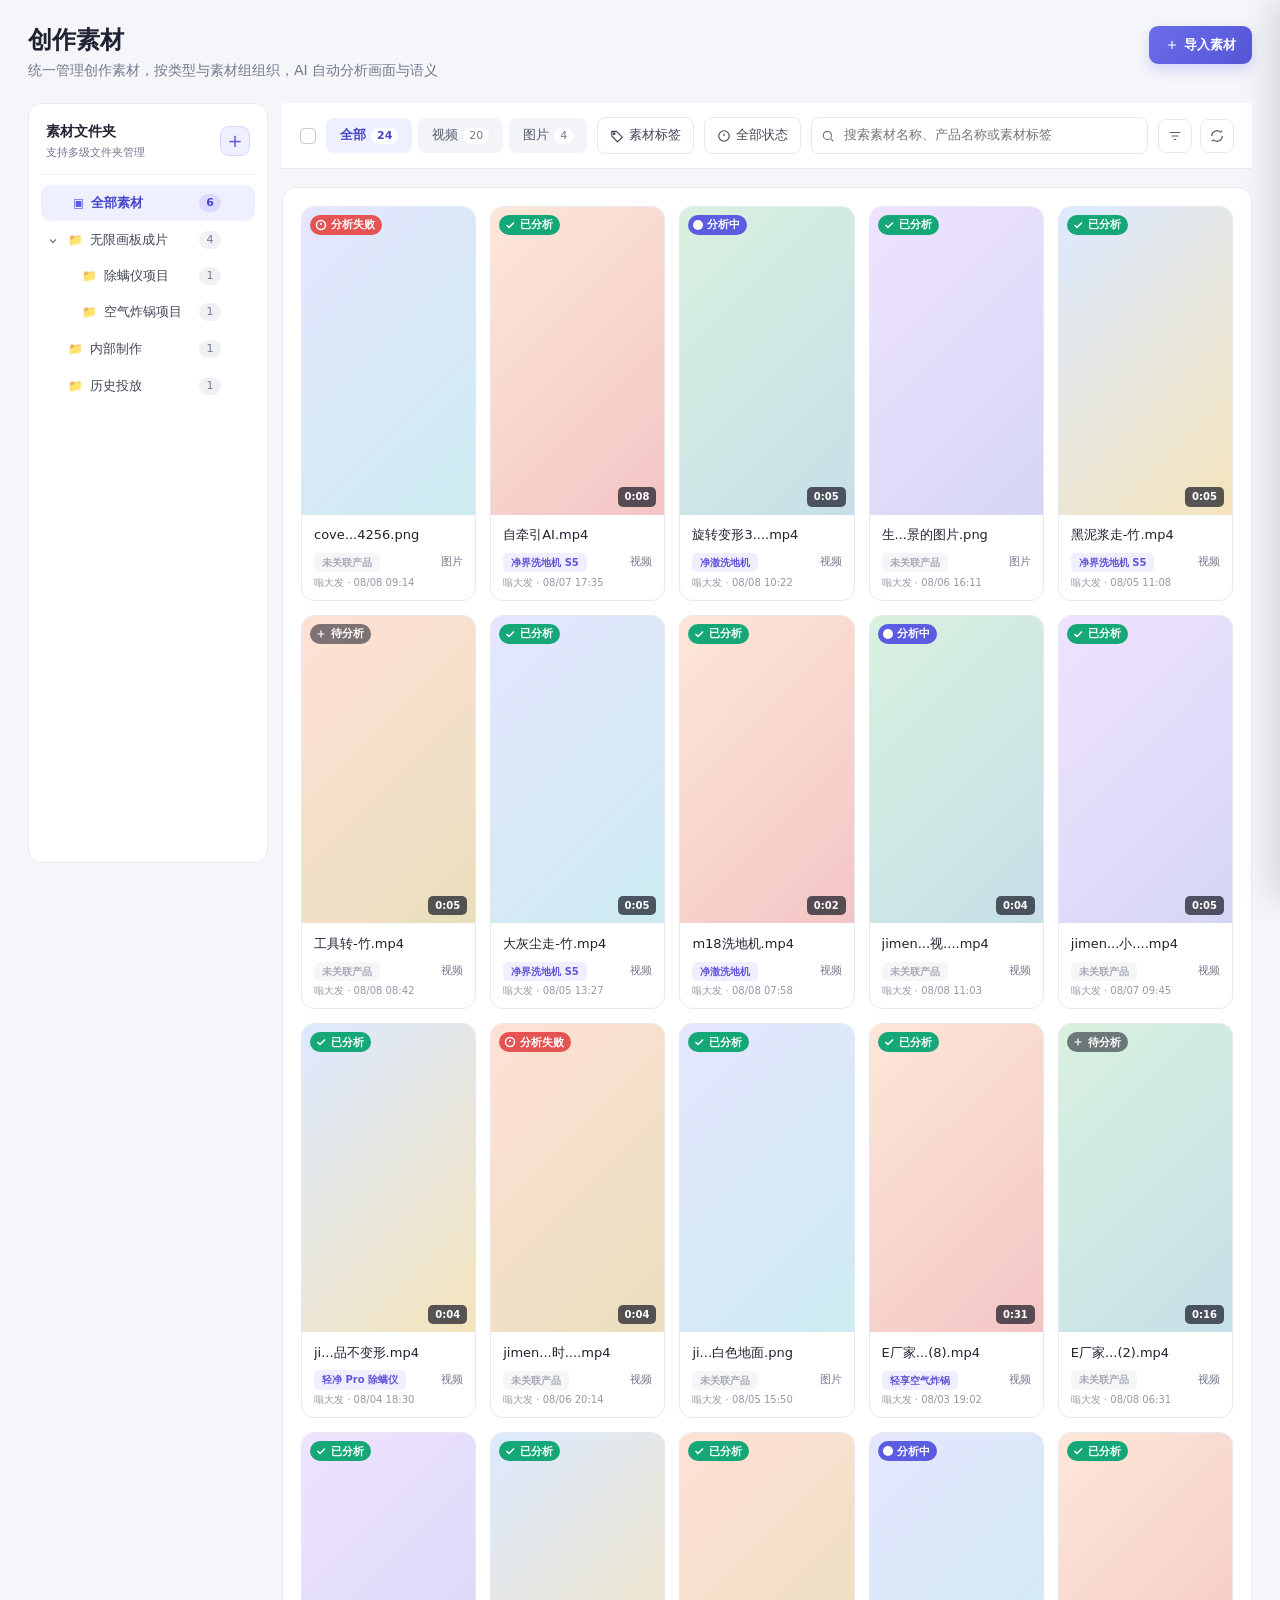
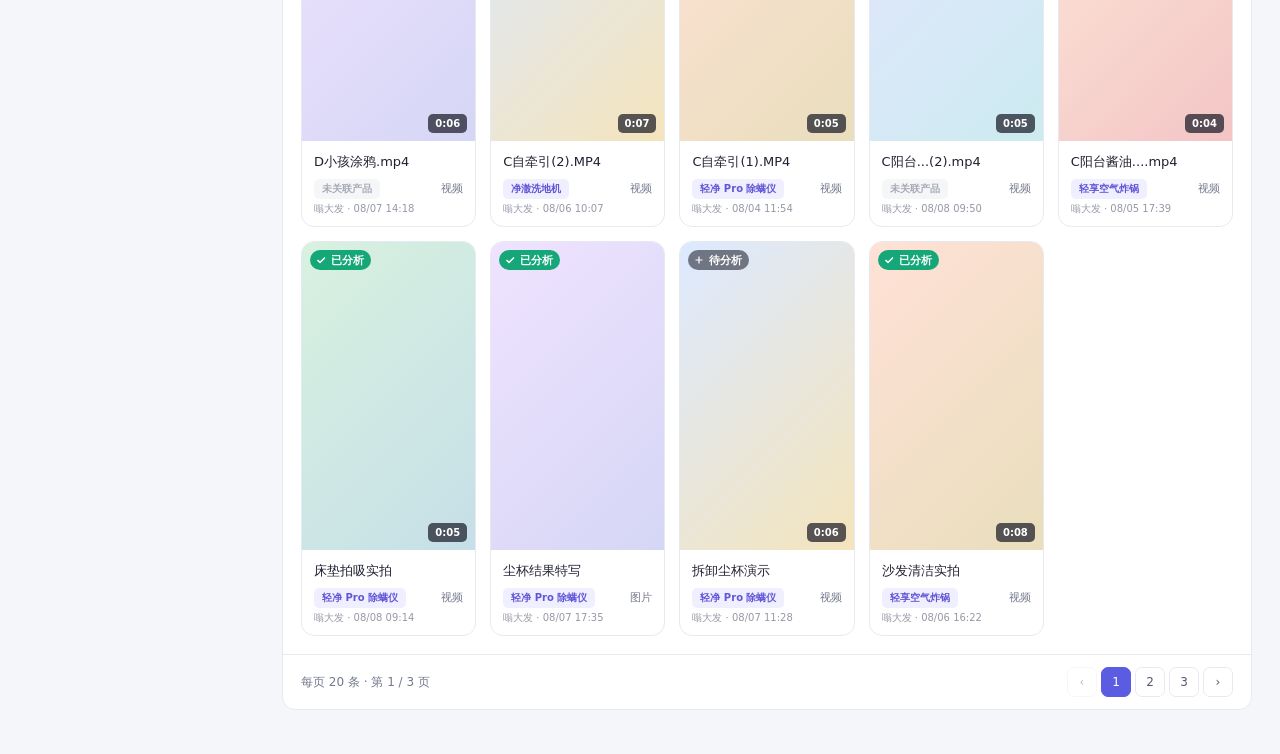
==== commit e4d10348: "feat: refine intelligent remix workflow and asset libraries" ====
--- a/embedded-pages/创作素材.html
+++ b/embedded-pages/创作素材.html
@@ -7,7 +7,7 @@
 <meta http-equiv="Pragma" content="no-cache">
 <title>创作素材 · 内容罗盘</title>
 <link rel="stylesheet" href="../css/main.css">
-<link rel="stylesheet" href="creation-material.css?v=20260811a">
+<link rel="stylesheet" href="creation-material.css?v=20260811b">
 <link rel="stylesheet" href="host-embed.css?v=20260808">
 </head>
 <body>
@@ -456,11 +456,12 @@
     <div class="material-preview-body">
       <div class="material-preview-stage" id="materialPreviewStage"></div>
       <section class="material-preview-meta">
-        <div class="preview-meta-top"><div class="preview-statuses"><span class="preview-status" id="materialPreviewType">视频素材</span><span class="preview-status" id="materialPreviewStatus"></span></div><button class="preview-edit" id="materialPreviewEdit" type="button">编辑</button></div>
+        <div class="preview-meta-top"><div class="preview-statuses"><span class="preview-status" id="materialPreviewType">视频素材</span><span class="preview-status" id="materialPreviewStatus"></span></div><div style="display:flex;gap:8px"><button class="preview-edit" id="materialPreviewHistory" type="button">查看变更</button><button class="preview-edit" id="materialPreviewEdit" type="button">编辑</button></div></div>
         <div class="preview-meta-grid">
           <div class="preview-meta-cell"><span class="label">关联产品</span><strong class="value" id="materialPreviewProduct"></strong></div><div class="preview-meta-cell"><span class="label">所属素材文件夹</span><strong class="value" id="materialPreviewFolder"></strong></div>
           <div class="preview-meta-cell"><span class="label">文件名称</span><strong class="value" id="materialPreviewName"></strong></div><div class="preview-meta-cell"><span class="label">时长 / 大小</span><strong class="value" id="materialPreviewDurationSize"></strong></div>
-          <div class="preview-meta-cell"><span class="label">创建时间</span><strong class="value" id="materialPreviewCreated"></strong></div><div class="preview-meta-cell"><span class="label">素材类型</span><strong class="value" id="materialPreviewKind"></strong></div>
+          <div class="preview-meta-cell"><span class="label">上传</span><strong class="value" id="materialPreviewCreated"></strong></div><div class="preview-meta-cell"><span class="label">素材类型</span><strong class="value" id="materialPreviewKind"></strong></div>
+          <div class="preview-meta-cell"><span class="label">最近修改</span><strong class="value" id="materialPreviewUpdated"></strong></div>
         </div>
         <div class="preview-tag-row"><div><div class="preview-tag-title">素材标签</div><div class="preview-tag-list" id="materialPreviewTags"></div></div><button class="preview-add-tag" id="materialPreviewAddTag" type="button">＋ 添加标签</button></div>
       </section>
@@ -472,6 +473,15 @@
         <button class="primary-btn" id="materialPreviewDownload">下载素材</button>
       </div>
     </div>
+  </div>
+</div>
+
+<!-- ============ 素材修改记录 ============ -->
+<div class="modal-backdrop" id="materialHistoryModal" role="dialog" aria-modal="true" aria-labelledby="materialHistoryTitle">
+  <div class="modal" style="width:min(620px,100%);height:auto;max-height:72vh;">
+    <div class="modal-head"><div><span class="badge">修改记录</span><h3 id="materialHistoryTitle">素材修改记录</h3><p id="materialHistoryMeta" style="margin:5px 0 0;color:#8a8fa1;font-size:12px;"></p></div><button class="close-btn" type="button" data-close-material-history aria-label="关闭">×</button></div>
+    <div class="modal-body" id="materialHistoryBody"></div>
+    <div class="modal-foot"><span></span><div class="modal-foot-actions"><button class="primary-btn" type="button" data-close-material-history>确定</button></div></div>
   </div>
 </div>
 
@@ -536,12 +546,12 @@
           <div class="ic-body">
             <div class="info-row">
               <div class="label"><svg viewBox="0 0 24 24" fill="none" stroke="currentColor" stroke-width="2"><path d="M3 12V4h8l10 10-8 8L3 12z"/><circle cx="7" cy="8" r="1.5" fill="currentColor"/></svg>标签</div>
-              <div class="value empty">暂无标签</div>
+              <div class="value empty" id="drawerTagsValue">暂无标签</div>
               <span class="add-pill" data-open-modal="tagFilter"><svg viewBox="0 0 24 24" fill="none" stroke="currentColor" stroke-width="2"><path d="M12 5v14M5 12h14"/></svg>添加标签</span>
             </div>
             <div class="info-row">
               <div class="label"><svg viewBox="0 0 24 24" fill="none" stroke="currentColor" stroke-width="2"><path d="M3 7a2 2 0 012-2h4l2 2h8a2 2 0 012 2v9a2 2 0 01-2 2H5a2 2 0 01-2-2V7z"/></svg>所在素材组</div>
-              <div class="value empty">未归入素材组</div>
+              <div class="value empty" id="drawerFolderValue">未归入素材组</div>
               <span class="add-pill" data-open-modal="move"><svg viewBox="0 0 24 24" fill="none" stroke="currentColor" stroke-width="2"><path d="M12 5v14M5 12h14"/></svg>添加分组</span>
             </div>
             <div class="info-row" id="drawerProductRow">
@@ -552,13 +562,19 @@
           </div>
         </section>
 
-        <!-- 2. AI 描述 -->
+        <!-- 2. 分析提醒：仅在存在明确分析问题时显示 -->
+        <section class="analysis-alert" id="analysisAlert" hidden>
+          <span class="analysis-alert-icon">!</span>
+          <div><strong>分析提醒</strong><p id="analysisAlertText"></p></div>
+        </section>
+
+        <!-- 3. AI 描述 -->
         <section class="info-card">
           <header class="ic-head">
             <span class="ic-ico"><svg viewBox="0 0 24 24" fill="none" stroke="currentColor" stroke-width="2"><path d="M4 4h12l4 4v12a2 2 0 01-2 2H4z"/><path d="M16 4v4h4M8 13h8M8 17h5"/></svg></span>
             <span class="ic-title">AI 描述</span>
           </header>
-          <div class="ic-body desc">在这段8.2秒的视频中，我们看到一位年轻女性在现代公寓的明亮客厅中，关注地阅读，展现出一种悠闲的生活方式。随着一台黑色手洗地机的高效运作，地面上的顽固紫色污渍被迅速清除，瓷砖恢复了光洁如新的状态。清洁完成后，女性兴奋地从沙发上起身，走到干净的地板中央，随即躺下并伸展双臂，尽情享受这份清新与舒适。整个场景不仅展示了现代居家生活的美学，还突显了高效清洁工具带来的便捷与轻松，营造出一种愉悦的居家氛围。</div>
+          <div class="ic-body desc" id="drawerAiDescription">在这段8.2秒的视频中，一台黑色洗地机在明亮客厅中快速清理白色瓷砖上的紫色污渍。清洁完成后，女性从沙发起身并躺到地板中央，以夸张动作展示地面干净、光滑的结果。画面完整包含产品操作过程与人物结果反馈，可用于功能演示及清洁效果证明。</div>
         </section>
 
         <!-- 4. 文件信息 -->
@@ -568,15 +584,17 @@
             <span class="ic-title">文件信息</span>
           </header>
           <div class="ic-body">
-            <div class="info-row"><div class="label">文件名</div><div class="value" style="display:flex; align-items:center; justify-content:space-between;">自牵引AI.mp4 <button data-tip="复制文件名" style="border:0; background:transparent; color:#8a8fa1; cursor:pointer;"><svg width="14" height="14" viewBox="0 0 24 24" fill="none" stroke="currentColor" stroke-width="2"><rect x="9" y="9" width="11" height="11" rx="2"/><path d="M5 15V5a2 2 0 012-2h10"/></svg></button></div></div>
-            <div class="info-row"><div class="label">格式</div><div class="value" style="text-align:right;">MP4</div></div>
-            <div class="info-row"><div class="label">大小</div><div class="value" style="text-align:right;">10.07 MB</div></div>
-            <div class="info-row"><div class="label">时长</div><div class="value" style="text-align:right;">0:08</div></div>
-            <div class="info-row"><div class="label">分辨率</div><div class="value" style="text-align:right;">1080 × 1920</div></div>
-            <div class="info-row"><div class="label">MIME</div><div class="value" style="text-align:right;">video/mp4</div></div>
-            <div class="info-row"><div class="label">上传时间</div><div class="value" style="text-align:right;">2026-08-07 17:35</div></div>
-            <div class="info-row"><div class="label">上传者</div><div class="value" style="text-align:right;">嗡大发</div></div>
-            <div class="info-row"><div class="label">MD5</div><div class="value" style="text-align:right; font-family:monospace; font-size:11px; color:#8a8fa1;">a1b2c3d4e5f6...</div></div>
+            <div class="info-row"><div class="label">文件名</div><div class="value" style="display:flex; align-items:center; justify-content:space-between;"><span id="drawerFileName">自牵引AI.mp4</span><button type="button" data-copy-filename data-tip="复制文件名" style="border:0; background:transparent; color:#8a8fa1; cursor:pointer;"><svg width="14" height="14" viewBox="0 0 24 24" fill="none" stroke="currentColor" stroke-width="2"><rect x="9" y="9" width="11" height="11" rx="2"/><path d="M5 15V5a2 2 0 012-2h10"/></svg></button></div></div>
+            <div class="info-row"><div class="label">格式</div><div class="value" id="drawerFileFormat" style="text-align:right;">MP4</div></div>
+            <div class="info-row"><div class="label">大小</div><div class="value" id="drawerFileSize" style="text-align:right;">10.07 MB</div></div>
+            <div class="info-row"><div class="label">时长</div><div class="value" id="drawerFileDuration" style="text-align:right;">0:08</div></div>
+            <div class="info-row"><div class="label">分辨率</div><div class="value" id="drawerFileResolution" style="text-align:right;">1080 × 1920</div></div>
+            <div class="info-row"><div class="label">MIME</div><div class="value" id="drawerFileMime" style="text-align:right;">video/mp4</div></div>
+            <div class="info-row"><div class="label">上传时间</div><div class="value" id="drawerFileCreated" style="text-align:right;">2026-08-07 17:35</div></div>
+            <div class="info-row"><div class="label">上传者</div><div class="value" id="drawerFileOwner" style="text-align:right;">嗡大发</div></div>
+            <div class="info-row"><div class="label">最近修改人</div><div class="value" id="drawerFileUpdatedBy" style="text-align:right;">嗡大发</div></div>
+            <div class="info-row"><div class="label">最近修改时间</div><div class="value" id="drawerFileUpdated" style="text-align:right;">08/11 14:20:36</div></div>
+            <div class="info-row"><div class="label">MD5</div><div class="value" id="drawerFileMd5" style="text-align:right; font-family:monospace; font-size:11px; color:#8a8fa1;">a1b2c3d4e5f6...</div></div>
           </div>
         </section>
       </div>
@@ -607,7 +625,7 @@
               <div class="item"><div class="it-label">总体客观描述</div><div class="it-text">在现代明亮客厅中，一台黑色手洗地机迅速清理掉白色瓷砖地面上大片紫色污渍。清洁完成后地面光洁如新，一位穿紫色长裙的女性从沙发起身，走到地板中央顺势躺下，展示地面的干净与光滑。</div></div>
               <div class="item"><div class="it-label">人物</div><div class="it-text">年轻女性，穿紫色连衣裙，长发，起初坐在沙发上看书，后起身在地板中央躺下并伸展双臂</div></div>
               <div class="item"><div class="it-label">场景</div><div class="it-text">现代高层公寓客厅，大面积落地窗可见城市天际线，白色光洁瓷砖地面，自然光线明亮充足</div></div>
-              <div class="item"><div class="it-label">产品</div><div class="it-text">黑色手洗洗地机，正在清理地面紫色污渍，机身带有黄色细节装饰</div></div>
+              <div class="item"><div class="it-label">产品</div><div class="it-text">黑色洗地机，正在清理地面紫色污渍，机身带有黄色细节装饰</div></div>
               <div class="item"><div class="it-label">动作</div><div class="it-text">洗地机前后推拉迅速清理紫色污渍；女性看书、放下书本起身、走到地板中央、滑倒/躺下并伸展双臂</div></div>
               <div class="item"><div class="it-label">镜头</div><div class="it-text">固定机位全景，视角略高，完整记录清洁过程、地面反光效果及人物互动</div></div>
             </div>
@@ -627,7 +645,7 @@
             <div class="sec-head" data-toggle-section><span class="sec-ico"><svg viewBox="0 0 24 24" fill="none" stroke="currentColor" stroke-width="2"><path d="M9 18h6M10 22h4M12 2a7 7 0 017 7c0 3-2 5-3 6-1 1-1 2-1 3H9c0-1 0-2-1-3-1-1-3-3-3-6a7 7 0 017-7z"/></svg></span>功能层<span class="arrow"><svg viewBox="0 0 24 24" fill="none" stroke="currentColor" stroke-width="2"><path d="M6 9l6 6 6-6"/></svg></span></div>
             <div class="sec-body">
               <div class="item"><div class="it-label">叙事功能</div><div class="it-text">直观展示洗地机强大的去污能力和清洁效率，通过女性清洁后直接在地板躺下的夸张动作，极致化表达清洁后地面干净无尘、可随意席地而坐的产品卖点，强化视觉冲击力。</div></div>
-              <div class="item"><div class="it-label">使用方式</div><div class="it-text">作为核心功能演示的高潮部分，前段展示去污过程（可加速处理），后段展示人物在干净地板上躺下的成果，建议叠加文字"一拖即净""光脚自由""席地而坐"等。</div></div>
+              <div class="item"><div class="it-label">使用方式</div><div class="it-text">作为核心功能演示的高潮部分，前段完整展示去污过程，等待段可轻微加速；后段保留人物在干净地板上躺下的成果动作，用于承接清洁结果口播。</div></div>
               <div class="item"><div class="it-label">推荐时机</div><div class="it-text">当 ASR 提到"一拖就干净""去污力强""光脚踩""席地而坐""懒人必备""一推一拉"时插入</div></div>
               <div class="item"><div class="it-label">框架阶段</div><div class="chip-list"><span class="chip purple">功能使用</span> → <span class="chip purple">成果展示</span></div></div>
             </div>
@@ -650,6 +668,6 @@
   </div>
   <div class="uq-list" id="uqList"></div>
 </div>
-<script src="creation-material.js?v=20260811a"></script>
+<script src="creation-material.js?v=20260811c"></script>
 </body>
 </html>
--- a/css/main.css
+++ b/css/main.css
@@ -2366,6 +2366,9 @@
     }
 
     .toast.show { opacity: 1; transform: translate(-50%, 0); }
+    .toast.has-action { display:flex; align-items:center; gap:14px; pointer-events:auto; }
+    .toast.has-action button { padding:0; border:0; color:#b9b2ff; background:transparent; font:inherit; font-weight:700; cursor:pointer; }
+    .toast.has-action button:hover { color:#fff; }
 
     .mobile-toggle { display: none; }
 
@@ -4398,6 +4401,8 @@
     .single-model-trigger b { font-size:12px; }
     .single-model-picker.open .single-model-menu { display:block; }
     .single-model-menu { display:none; position:absolute; z-index:35; left:0; right:0; bottom:calc(100% + 7px); padding:7px; border:1px solid #e2e0e8; border-radius:12px; background:#fff; box-shadow:0 16px 40px rgba(38,31,58,.16); }
+    .single-model-group { padding:8px 10px 4px; color:#9994a2; font-size:10px; font-weight:600; }
+    .single-model-group:first-child { padding-top:4px; }
     .single-model-option { width:100%; display:flex; align-items:center; justify-content:space-between; gap:12px; padding:10px; border:0; border-radius:9px; color:#5f43d8; background:#f4f1ff; text-align:left; cursor:pointer; }
     .single-model-option span { display:grid; gap:2px; }
     .single-model-option small { color:#8c859c; font-size:10px; }
@@ -4456,6 +4461,10 @@
     .copy-structure-editor-modal .modal-head-title { display:flex; align-items:center; gap:12px; }
     .copy-structure-editor-modal .modal-head-title i, .cl-create-modal .modal-head-title i { display:grid; place-items:center; width:38px; height:38px; border-radius:12px; color:#6549d6; background:#eee9ff; font-style:normal; font-weight:750; }
     .copy-structure-editor-modal .modal-head-title small, .cl-create-modal .modal-head-title small { display:block; margin-top:3px; color:#92939d; font-size:11px; }
+    .cl-create-modal .modal-head { padding:20px 24px; background:linear-gradient(135deg,#fbfaff 0%,#f6f3ff 100%); }
+    .cl-create-modal .modal-head-title { display:flex; align-items:center; gap:12px; }
+    .cl-create-modal .modal-head-title i { display:grid; place-items:center; width:42px; height:42px; border-radius:13px; color:#6549d6; background:#eee9ff; font-style:normal; font-weight:750; font-size:17px; }
+    .cl-create-modal .modal-head-title h3 { margin:0; font-size:19px; font-weight:650; color:#2a2c3f; letter-spacing:-0.2px; }
     .copy-structure-editor-grid { display:grid; grid-template-columns:1fr 1fr; gap:15px; }
     .copy-structure-editor-grid label, .copy-structure-editor-field { display:grid; gap:7px; color:#4a4b55; font-size:12px; font-weight:650; }
     .copy-structure-editor-grid .full { grid-column:1/-1; }
@@ -4483,15 +4492,34 @@
     .cl-create-tabs button.active i { color:#fff; background:linear-gradient(135deg,#7b5ff0,#5a47cd); }
     .cl-create-panel[hidden] { display:none; }
     .cl-create-section { padding-top:17px; margin-top:17px; border-top:1px solid #eeeeF2; }
+    .cl-create-copy-section { padding-top:14px; margin-top:14px; }
     .cl-create-section-head { display:flex; align-items:flex-start; justify-content:space-between; gap:14px; margin-bottom:13px; }
     .cl-create-section-head h4 { margin:0; color:#30313a; font-size:14px; }
     .cl-create-section-head p { margin:4px 0 0; color:#999aa4; font-size:11px; }
     .cl-create-form { display:grid; grid-template-columns:repeat(2,minmax(0,1fr)); gap:15px; }
     .cl-create-field { display:grid; gap:7px; color:#555762; font-size:12px; }
     .cl-create-field.full { grid-column:1/-1; }
-    .cl-create-field input, .cl-create-field select, .cl-create-field textarea { width:100%; }
-    .cl-create-field textarea { min-height:96px; resize:vertical; }
+    .cl-create-field input, .cl-create-field select, .cl-create-field textarea { width:100%; box-sizing:border-box; min-height:42px; padding:10px 12px; border:1px solid #dedee7; border-radius:10px; color:#363842; background:#fff; font:inherit; font-size:13px; line-height:1.55; outline:0; transition:border-color .15s, box-shadow .15s, background .15s; }
+    .cl-create-field select { padding-right:38px; appearance:auto; cursor:pointer; }
+    .cl-create-field input:hover, .cl-create-field select:hover, .cl-create-field textarea:hover { border-color:#bcb2e5; }
+    .cl-create-field input:focus, .cl-create-field select:focus, .cl-create-field textarea:focus { border-color:#795eed; box-shadow:0 0 0 3px rgba(121,94,237,.12); }
+    .cl-create-field input::placeholder, .cl-create-field textarea::placeholder { color:#b2b3bc; }
+    .cl-create-field textarea { min-height:112px; resize:vertical; }
+    .cl-create-product-trigger { width:100%; min-height:42px; display:flex; align-items:center; justify-content:space-between; gap:12px; padding:10px 12px; border:1px solid #dedee7; border-radius:10px; color:#363842; background:#fff; font:inherit; font-size:13px; text-align:left; cursor:pointer; transition:border-color .15s, box-shadow .15s, background .15s; }
+    .cl-create-product-trigger:hover { border-color:#bcb2e5; }
+    .cl-create-product-trigger:focus { border-color:#795eed; box-shadow:0 0 0 3px rgba(121,94,237,.12); outline:0; }
+    .cl-create-product-trigger .placeholder { color:#b2b3bc; }
+    .cl-create-product-trigger b { color:#8c8c98; font-size:14px; font-weight:500; }
     .cl-audience-block { grid-column:1/-1; display:grid; gap:13px; padding:15px; border:1px solid #e5e1f1; border-radius:14px; background:linear-gradient(145deg,#fcfbff,#faf9fd); }
+    .cl-create-persona-title, .cl-audience-core-title { color:#42444f; font-size:12px; font-weight:650; }
+    .cl-create-persona-source { width:max-content; display:inline-grid; grid-template-columns:repeat(2,auto); gap:3px; padding:3px; border:1px solid #e2e2e9; border-radius:10px; background:#f6f6f9; }
+    .cl-create-persona-source button { min-width:108px; height:34px; padding:0 14px; border:0; border-radius:7px; color:#747682; background:transparent; font:inherit; font-size:12px; cursor:pointer; }
+    .cl-create-persona-source button.active { color:#5d46ce; background:#fff; box-shadow:0 1px 4px rgba(35,31,55,.1); font-weight:600; }
+    .cl-create-template-select[hidden] { display:none; }
+    .cl-create-template-select > button { width:100%; min-height:42px; display:flex; align-items:center; justify-content:space-between; gap:10px; padding:8px 11px; border:1px solid #dedee7; border-radius:10px; color:#565863; background:#fff; font:inherit; font-size:13px; text-align:left; cursor:pointer; }
+    .cl-create-template-select > button:hover { border-color:#9380ec; box-shadow:0 0 0 3px rgba(128,103,239,.08); }
+    .cl-create-template-select span { overflow:hidden; text-overflow:ellipsis; white-space:nowrap; }
+    .cl-create-template-select i { color:#999ba6; font-style:normal; }
     .cl-audience-text-grid { display:grid; grid-template-columns:1fr 1fr; gap:12px; }
     .cl-audience-text-grid .cl-create-field textarea { min-height:82px; }
     .cl-audience-line { display:grid; gap:7px; }
@@ -4503,52 +4531,85 @@
     .cl-custom-age { display:none; align-items:center; gap:7px; }
     .cl-custom-age.show { display:flex; }
     .cl-custom-age input { width:82px; height:34px; }
+    .cl-create-ai-action { float:right; padding:0; border:0; color:#795eed; background:transparent; font:inherit; font-size:11px; cursor:pointer; }
+    .cl-create-ai-action:hover { color:#553ac8; text-decoration:underline; }
     .cl-create-modal .modal-foot { padding:14px 22px; background:#fbfbfd; }
     .cl-create-modal .modal-foot .primary-btn, .copy-structure-editor-modal .modal-foot .primary-btn { min-width:108px; }
     /* ===== 文案编辑弹窗 ===== */
-    .cl-edit-modal .modal-head { padding:18px 22px; background:linear-gradient(135deg,#fcfbff 0%,#f6f3ff 100%); }
+    .cl-edit-modal { width:min(820px,calc(100vw - 48px)); height:auto; max-height:calc(100vh - 48px); border-radius:16px; box-shadow:0 24px 70px rgba(27,22,46,.24); }
+    .cl-edit-modal .modal-head { padding:14px 22px; background:linear-gradient(135deg,#fcfbff 0%,#f6f3ff 100%); }
+    .cl-edit-modal .modal-head-title { display:flex; align-items:center; gap:12px; }
     .cl-edit-modal .modal-head-title i { display:grid; place-items:center; width:38px; height:38px; border-radius:12px; color:#6549d6; background:#eee9ff; font-style:normal; font-weight:750; }
     .cl-edit-modal .modal-head-title small { display:block; margin-top:3px; color:#92939d; font-size:11px; }
-    .cl-edit-modal .modal-foot { padding:14px 22px; background:#fbfbfd; }
+    .cl-edit-modal .modal-body { flex:0 1 auto; padding:16px 22px 18px; }
+    .cl-edit-modal .modal-foot { padding:12px 22px; background:#fbfbfd; }
     .cl-edit-modal .modal-foot .primary-btn { min-width:108px; }
     .cl-edit-foot-info { font-size:12px; color:#92939d; }
-    .cl-edit-meta { display:flex; flex-wrap:wrap; gap:8px 18px; padding:12px 14px; margin-bottom:14px; background:#f7f7fb; border-radius:8px; border:1px dashed #e0deec; }
-    .cl-edit-meta-item { display:inline-flex; align-items:center; gap:6px; font-size:12px; color:#5a5a64; }
-    .cl-edit-meta-item label { color:#92939d; }
-    .cl-edit-meta-item b { font-weight:500; color:#1f2329; }
-    .cl-edit-section { margin-bottom:14px; }
+    .cl-edit-meta { display:grid; grid-template-columns:repeat(3,minmax(0,1fr)); gap:0; margin-bottom:16px; border:1px solid #eceaf2; border-radius:10px; background:#faf9fd; }
+    .cl-edit-meta-item { display:grid; gap:3px; padding:10px 12px; font-size:12px; color:#5a5a64; }
+    .cl-edit-meta-item + .cl-edit-meta-item { border-left:1px solid #eceaf2; }
+    .cl-edit-meta-item label { color:#92939d; font-size:11px; }
+    .cl-edit-meta-item b { overflow:hidden; color:#343442; font-weight:600; text-overflow:ellipsis; white-space:nowrap; }
+    .cl-edit-section { margin-bottom:16px; }
     .cl-edit-section-head { margin-bottom:8px; }
     .cl-edit-section-head h4 { margin:0; font-size:13px; color:#1f2329; }
     .cl-edit-section-head p { margin:2px 0 0; font-size:11px; color:#92939d; }
     .cl-edit-form { display:grid; grid-template-columns:1fr 1fr; gap:12px; }
     .cl-edit-field { display:flex; flex-direction:column; gap:6px; position:relative; }
     .cl-edit-field span { font-size:12px; color:#454650; }
+    .cl-edit-field-title { display:flex; align-items:center; justify-content:space-between; gap:8px; min-height:18px; }
+    .cl-edit-persona-field { gap:12px; }
+    .cl-edit-persona-source { width:max-content; display:inline-grid; grid-template-columns:repeat(2,auto); gap:3px; padding:3px; border:1px solid #e2e2e9; border-radius:10px; background:#f6f6f9; }
+    .cl-edit-persona-source button { min-width:104px; height:32px; padding:0 12px; border:0; border-radius:7px; color:#747682; background:transparent; font:inherit; font-size:12px; cursor:pointer; }
+    .cl-edit-persona-source button.active { color:#5d46ce; background:#fff; box-shadow:0 1px 4px rgba(35,31,55,.1); font-weight:600; }
+    .cl-edit-template-select > button { width:100%; min-height:38px; display:flex; align-items:center; justify-content:space-between; gap:8px; padding:8px 10px; border:1px solid #d9d9e0; border-radius:6px; color:#454650; background:#fff; font:inherit; font-size:13px; text-align:left; cursor:pointer; }
+    .cl-edit-template-select > button:hover { border-color:#8065ef; box-shadow:0 0 0 3px rgba(128,101,239,.08); }
+    .cl-edit-template-select > button span { overflow:hidden; color:inherit; font-size:13px; text-overflow:ellipsis; white-space:nowrap; }
+    .cl-edit-template-select > button i { color:#8f90a0; font-style:normal; }
+    .cl-edit-audience-block { display:grid; gap:10px; padding:13px 14px; border:1px solid #e6e5eb; border-radius:10px; background:#fff; }
+    .cl-edit-audience-label { color:#3f414d; font-size:12px; font-weight:600; }
+    .cl-edit-audience-row { display:grid; grid-template-columns:86px minmax(0,1fr); gap:12px; align-items:start; }
+    .cl-edit-audience-row > span { padding-top:7px; color:#858793; font-size:12px; }
+    .cl-edit-choice-row { display:flex; flex-wrap:wrap; gap:7px; }
+    .cl-edit-choice-row > button { min-height:32px; padding:5px 11px; border:1px solid #dedee7; border-radius:8px; color:#666977; background:#fff; font:inherit; font-size:12px; cursor:pointer; }
+    .cl-edit-choice-row > button:hover { border-color:#aaa2df; }
+    .cl-edit-choice-row > button.active { border-color:#8067ef; color:#6245df; background:#f5f2ff; }
+    .cl-edit-custom-age { display:flex; align-items:center; gap:6px; min-height:32px; }
+    .cl-edit-custom-age input { width:62px; height:32px; padding:0 8px; border:1px solid #dedee7; border-radius:8px; font:inherit; font-size:12px; outline:0; }
+    .cl-edit-custom-age input:focus { border-color:#8067ef; box-shadow:0 0 0 3px rgba(128,103,239,.1); }
+    .cl-edit-custom-age i { color:#858793; font-style:normal; }
+    .cl-edit-ai-action { padding:0; border:0; color:#795eed; background:transparent; font:inherit; font-size:11px; cursor:pointer; }
+    .cl-edit-ai-action:hover { color:#553ac8; text-decoration:underline; }
     .cl-edit-field input, .cl-edit-field textarea { width:100%; padding:8px 10px; border:1px solid #d9d9e0; border-radius:6px; background:#fff; font-size:13px; color:#1f2329; font-family:inherit; outline:none; box-sizing:border-box; transition:border-color .12s, box-shadow .12s; }
     .cl-edit-field input:focus, .cl-edit-field textarea:focus { border-color:#8065ef; box-shadow:0 0 0 3px rgba(128,101,239,.15); }
     .cl-edit-field.invalid input, .cl-edit-field.invalid textarea { border-color:#e14b53; box-shadow:0 0 0 3px rgba(225,75,83,.12); }
-    .cl-edit-field textarea { resize:vertical; min-height:120px; line-height:1.55; }
+    .cl-edit-field textarea { resize:vertical; min-height:150px; line-height:1.65; }
     .cl-edit-field.full { grid-column:1 / -1; }
     .cl-edit-counter { position:absolute; right:10px; bottom:8px; font-size:11px; color:#92939d; pointer-events:none; background:rgba(255,255,255,.85); padding:1px 4px; border-radius:3px; }
     .cl-edit-counter.over { color:#e14b53; }
     .cl-edit-error { margin-top:8px; padding:8px 12px; background:#fef2f2; border:1px solid #f5c6c6; border-radius:6px; color:#d14545; font-size:12px; }
-    .cl-video-source-list { display:grid; grid-template-columns:repeat(2,minmax(0,1fr)); gap:10px; }
-    .cl-video-source-option { display:grid; grid-template-columns:56px minmax(0,1fr); gap:10px; align-items:center; padding:9px; border:1px solid #e3e3e9; border-radius:11px; color:#454650; background:#fff; text-align:left; cursor:pointer; }
-    .cl-video-source-option:hover, .cl-video-source-option.active { border-color:#8b74ec; background:#faf8ff; box-shadow:0 0 0 2px rgba(118,91,234,.07); }
-    .cl-video-source-cover { display:grid; width:56px; place-items:center; aspect-ratio:9/16; border-radius:7px; color:#fff; background:linear-gradient(145deg,#4b435b,#1f1d25); }
-    .cl-video-source-option span { min-width:0; display:grid; gap:4px; }
-    .cl-video-source-option strong, .cl-video-source-option small { overflow:hidden; white-space:nowrap; text-overflow:ellipsis; }
-    .cl-video-source-option small { color:#9697a2; }
-    .cl-upload-video { display:grid; place-items:center; min-height:126px; padding:18px; border:1px dashed #cfcbdc; border-radius:12px; color:#777985; background:#fafafd; text-align:center; cursor:pointer; }
+    @media (max-width:640px) { .cl-edit-modal { width:calc(100vw - 24px); max-height:calc(100vh - 24px); }.cl-edit-meta { grid-template-columns:1fr; }.cl-edit-meta-item + .cl-edit-meta-item { border-top:1px solid #eceaf2; border-left:0; }.cl-edit-persona-source { width:100%; grid-template-columns:repeat(2,minmax(0,1fr)); }.cl-edit-persona-source button { min-width:0; }.cl-edit-audience-row { grid-template-columns:1fr; gap:6px; }.cl-edit-audience-row > span { padding-top:0; }.cl-edit-foot-info { display:none; } }
+    .cl-create-video-picker-trigger { width:100%; min-height:52px; display:flex; align-items:center; justify-content:space-between; gap:12px; padding:10px 14px; border:1px solid #dddde7; border-radius:10px; color:#4a4b55; background:#fff; font:inherit; font-size:13px; cursor:pointer; }
+    .cl-create-video-picker-trigger:hover { border-color:#9a82f4; color:#654ae5; }
+    .cl-create-video-picker-trigger b { color:#8e87a1; font-size:20px; font-weight:400; }
+    .cl-create-selected-video { margin-top:9px; padding:10px 12px; border:1px solid #ddd7ee; border-radius:9px; background:#faf9ff; color:#51449c; font-size:12px; line-height:1.5; }
+    .cl-create-selected-video strong, .cl-create-selected-video span { display:block; }
+    .cl-create-selected-video span { margin-top:2px; color:#85838f; }
+    .cl-upload-video { width:100%; display:grid; place-items:center; min-height:126px; padding:18px; border:1px dashed #cfcbdc; border-radius:12px; color:#777985; background:#fafafd; text-align:center; cursor:pointer; font:inherit; }
     .cl-upload-video:hover { border-color:#8c76eb; color:#6148ce; background:#faf8ff; }
     .cl-upload-video strong, .cl-upload-video span { display:block; }
     .cl-upload-video span { margin-top:5px; color:#9b9ca6; font-size:11px; }
-    .cl-parse-status { display:flex; align-items:center; gap:8px; padding:9px 11px; border-radius:9px; color:#4f846a; background:#f1faf5; font-size:11px; }
+    .cl-parse-status { display:flex; align-items:center; gap:8px; margin-top:10px; padding:9px 11px; border-radius:9px; color:#4f846a; background:#f1faf5; font-size:11px; }
+    .cl-parse-status.is-parsing { color:#765bc8; background:#f6f2ff; }
+    .cl-parse-status.is-parsing b { width:13px; height:13px; border:2px solid #cfc2ff; border-top-color:#7657dc; border-radius:50%; animation:cl-parse-spin .72s linear infinite; }
+    @keyframes cl-parse-spin { to { transform:rotate(360deg); } }
     .cl-parse-status[hidden] { display:none; }
     @media (max-width:820px) {
       .copy-structure-detail-summary { grid-template-columns:1fr 1fr; }
       .copy-related-item { grid-template-columns:1fr; }
       .copy-related-video { width:112px; }
-      .cl-create-form, .cl-video-source-list, .cl-audience-text-grid, .copy-level-options, .copy-structure-editor-grid { grid-template-columns:1fr; }
+      .cl-create-form, .cl-audience-text-grid, .copy-level-options, .copy-structure-editor-grid { grid-template-columns:1fr; }
+      .cl-create-persona-source { width:100%; grid-template-columns:repeat(2,minmax(0,1fr)); }.cl-create-persona-source button { min-width:0; }
     }
     .rewrite-style-control { display:grid; grid-template-columns:minmax(0,1fr) auto; gap:9px; }
     .rewrite-style-editor { display:grid; grid-template-columns:minmax(0,1fr) auto auto; gap:8px; margin-top:9px; }
@@ -4588,6 +4649,10 @@
     #page-creation .agent-task-shell .composer-wrap { width: 100%; margin: 0; padding: 10px; border-top: 1px solid #ededf1; }
     #page-creation .agent-task-shell .composer { border-radius: 13px; }
     #page-creation .agent-task-shell .composer-selectors { display: none; }
+    #page-creation .agent-task-shell .task-chat-target { display: flex; align-items: center; gap: 4px; padding: 0 7px 7px; color: #8a8d99; font-size: 11px; }
+    #page-creation .agent-task-shell .task-chat-target[hidden] { display: none; }
+    #page-creation .agent-task-shell .task-chat-target strong { color: #666a76; font-weight: 600; }
+    #page-creation .agent-task-shell .task-chat-target button { margin-left: 6px; padding: 0; border: 0; background: transparent; color: #6854df; font-size: 11px; cursor: pointer; }
     #page-creation .agent-task-shell .composer textarea { min-height: 74px; }
     #page-creation .agent-task-shell .composer textarea:disabled { cursor: not-allowed; color: #a39dab; background: #fbfaff; }
     #page-creation .agent-task-shell .composer textarea:disabled::placeholder { color: #9b91aa; opacity: 1; }
@@ -4604,11 +4669,11 @@
     #page-products .product-list-card { padding:0; border:0; background:transparent; box-shadow:none; }
     .product-market-card { overflow:hidden; border:1px solid #ececf2; border-radius:14px; background:#fff; text-align:left; cursor:pointer; transition:.18s ease; box-shadow:0 3px 14px rgba(44,42,57,.04); }
     .product-market-card:hover { transform:translateY(-3px); border-color:#d8cbff; box-shadow:0 14px 28px rgba(79,55,155,.12); }
-    .product-market-image { height:184px; padding:12px; display:flex; align-items:flex-end; justify-content:space-between; background:linear-gradient(145deg,#f3f0eb,#e4e8f4); color:#34313d; }
+    .product-market-image { aspect-ratio:1 / 1; padding:14px; display:flex; align-items:flex-end; justify-content:space-between; background:linear-gradient(145deg,#f3f0eb,#e4e8f4); color:#34313d; }
     .product-market-image.air { background:linear-gradient(145deg,#fff1dc,#f5d6a5); }
     .product-market-image.wash { background:linear-gradient(145deg,#e7f5f2,#cbe5df); }
     .product-market-image.blend { background:linear-gradient(145deg,#f7e4e7,#e6d3df); }
-    .product-market-image .product-visual { width:106px; height:130px; margin:auto; border-radius:24px 24px 18px 18px; background:linear-gradient(145deg,#fff,#d9d9e3); box-shadow:12px 13px 22px rgba(59,48,75,.17); position:relative; }
+    .product-market-image .product-visual { width:62%; aspect-ratio:1 / 1.18; margin:auto; border-radius:22px 22px 16px 16px; background:linear-gradient(145deg,#fff,#d9d9e3); box-shadow:12px 13px 22px rgba(59,48,75,.17); position:relative; }
     .product-market-image .product-visual::after { content:""; position:absolute; inset:15px 25px auto; height:42px; border:3px solid #6f687f; border-radius:50%; opacity:.45; }
     .product-market-image .image-label { align-self:flex-start; border-radius:99px; padding:4px 8px; color:#fff; background:rgba(27,24,34,.56); font-size:11px; }
     .product-market-body { padding:13px 14px 14px; }
@@ -4617,10 +4682,14 @@
     .product-market-brand { margin-top:4px; color:#9795a1; font-size:12px; }
     .product-market-price { margin:10px 0 8px; color:#f04438; font-size:20px; font-weight:800; letter-spacing:-.5px; }
     .product-market-price small { margin-right:2px; font-size:12px; }
+    .product-market-price-row { display:flex; align-items:baseline; justify-content:space-between; gap:8px; }
+    .product-market-price-row .product-market-price { margin:10px 0 8px; }
+    .product-market-price-row .asset-card-audit { margin:0; padding:0; text-align:right; flex-shrink:0; }
     .product-market-tags { display:flex; gap:5px; min-height:23px; overflow:hidden; white-space:nowrap; }
     .product-market-tags span { max-width:100%; overflow:hidden; border-radius:4px; padding:3px 6px; color:#9a4c24; background:#fff1e8; font-size:11px; text-overflow:ellipsis; }
-    .product-market-assets { display:grid; grid-template-columns:repeat(4,minmax(0,1fr)); gap:5px; margin-top:12px; padding-top:10px; border-top:1px solid #f0eff3; color:#9895a2; font-size:10px; }
+    .product-market-assets { display:grid; grid-template-columns:repeat(4,minmax(0,1fr)); gap:5px; margin-top:12px; padding-top:10px; border-top:1px solid #f0eff3; color:#8c91a1; font-size:11px; }
     .product-market-assets span { overflow:hidden; text-align:center; white-space:nowrap; }
+    .product-market-assets span b { font-weight:600; color:#5b6072; }
     .product-card-delete { position:absolute; z-index:3; top:10px; right:10px; width:28px; height:28px; display:grid; place-items:center; border:1px solid rgba(255,255,255,.76); border-radius:8px; color:#716c79; background:rgba(255,255,255,.88); box-shadow:0 4px 12px rgba(47,40,62,.08); opacity:0; transition:.16s ease; }
     .product-market-card { position:relative; }
     .product-market-card:hover .product-card-delete, .product-card-delete:focus { opacity:1; }
@@ -4720,9 +4789,18 @@
     .product-detail-summary .product-summary-line .summary-price { color:#f04438; font-size:17px; font-weight:800; }
     .product-detail-summary .product-summary-line .summary-link { overflow:hidden; max-width:360px; color:#7359c8; text-overflow:ellipsis; white-space:nowrap; }
     .product-detail-summary .detail-price { margin-top:9px; }
-    .product-detail-actions { display:flex; flex-direction:column; gap:8px; }
-    .product-detail-actions .danger-btn { border-color:#f0c8cc; color:#c8424e; background:#fff; }
-    .product-detail-actions .danger-btn:hover { background:#fff3f4; }
+    .product-detail-summary .product-summary-line .summary-audit { color:#96929e; font-size:12px; }
+    .product-detail-summary .product-summary-line .summary-audit .audit-sep { color:#cfcad8; padding:0 6px; font-style:normal; }
+    .product-detail-actions { display:flex; flex-direction:column; gap:10px; align-items:flex-end; min-width:200px; }
+    .product-detail-actions-primary .product-creation-picker { position:relative; }
+    .product-detail-actions-primary .primary-btn { height:36px; padding:0 18px; border-radius:10px; font-size:13px; box-shadow:0 6px 16px rgba(108,92,240,.22); }
+    .product-detail-actions-primary .product-creation-options { width:200px; }
+    .product-detail-actions-secondary { display:flex; align-items:center; gap:10px; padding-right:4px; }
+    .product-detail-actions-secondary .link-btn { padding:0; border:0; background:transparent; color:#6856cf; font-size:12px; cursor:pointer; }
+    .product-detail-actions-secondary .link-btn:hover { color:#4b39b3; text-decoration:underline; }
+    .product-detail-actions-secondary .link-btn.danger-link { color:#b9505b; }
+    .product-detail-actions-secondary .link-btn.danger-link:hover { color:#9a3e48; }
+    .product-detail-actions-secondary .action-divider { width:1px; height:12px; background:#dfd9e8; }
     .product-detail-layout { display:grid; grid-template-columns:minmax(0,1.2fr) minmax(340px,.8fr); gap:18px; margin-top:18px; }
     .product-detail-card { padding:18px; border:1px solid #eceaf2; border-radius:15px; background:#fff; }
     .product-detail-card + .product-detail-card { margin-top:18px; }
@@ -4936,7 +5014,7 @@
     .session-delete-copy { padding:12px 14px; border-radius:10px; color:#625f69; background:#f7f7f9; font-size:12px; line-height:1.65; }
     /* 品牌库：与产品库同级的品牌事实与策略管理 */
     .brand-market-grid { display:grid; grid-template-columns:repeat(auto-fill,minmax(260px,1fr)); gap:16px; }
-    .brand-market-card { position:relative; min-height:214px; padding:18px; border:1px solid #eceaf2; border-radius:15px; color:#312d39; background:#fff; cursor:pointer; transition:.18s ease; box-shadow:0 3px 14px rgba(44,42,57,.04); }
+    .brand-market-card { position:relative; display:flex; flex-direction:column; min-height:214px; padding:18px; border:1px solid #eceaf2; border-radius:15px; color:#312d39; background:#fff; cursor:pointer; transition:.18s ease; box-shadow:0 3px 14px rgba(44,42,57,.04); }
     .brand-market-card:hover { transform:translateY(-3px); border-color:#d8cbff; box-shadow:0 14px 28px rgba(79,55,155,.12); }
     .brand-card-top { display:flex; align-items:center; gap:12px; }
     .brand-card-logo { width:54px; height:54px; flex:0 0 auto; display:grid; place-items:center; overflow:hidden; border-radius:15px; color:#fff; background:linear-gradient(145deg,#7161e8,#4a38b9); font-size:21px; font-weight:800; box-shadow:0 9px 20px rgba(84,65,183,.20); }
@@ -4946,7 +5024,7 @@
     .brand-card-top h3 { margin:0; font-size:17px; }
     .brand-card-top small { display:block; margin-top:3px; color:#96929d; }
     .brand-card-desc { min-height:42px; margin:15px 0 12px; color:#68636f; font-size:13px; line-height:1.7; }
-    .brand-card-foot { display:flex; justify-content:space-between; margin-top:15px; padding-top:11px; border-top:1px solid #f0eff3; color:#97939e; font-size:11px; }
+    .brand-card-foot { display:flex; justify-content:space-between; margin-top:auto; padding-top:11px; border-top:1px solid #f0eff3; color:#97939e; font-size:11px; }
     .brand-card-delete { position:absolute; top:12px; right:12px; width:28px; height:28px; display:grid; place-items:center; border:1px solid #ebe7ef; border-radius:8px; color:#8a858f; background:#fff; opacity:0; cursor:pointer; }
     .brand-market-card:hover .brand-card-delete, .brand-card-delete:focus { opacity:1; }
     .brand-card-delete:hover { color:#cf3f4c; border-color:#f1c5ca; background:#fff4f5; }
@@ -5620,22 +5698,32 @@
     .cl-filter-row input::placeholder { color: var(--muted); }
     .cl-filter-row select { padding: 7px 28px 7px 12px; border: 1px solid var(--line); border-radius: 8px; font-size: 13px; background: var(--surface); color: var(--ink); cursor: pointer; appearance: none; background-image: url("data:image/svg+xml,%3Csvg width='10' height='6' viewBox='0 0 10 6' xmlns='http://www.w3.org/2000/svg'%3E%3Cpath d='M1 1l4 4 4-4' stroke='%23999' stroke-width='1.5' fill='none' stroke-linecap='round'/%3E%3C/svg%3E"); background-repeat: no-repeat; background-position: right 10px center; transition: border-color .15s; }
     .cl-filter-row select:focus { outline: none; border-color: #534AB7; box-shadow: 0 0 0 3px rgba(83,74,183,.08); }
-    .cl-table-wrap { overflow-x: auto; border: 1px solid var(--line); border-radius: 10px; background: var(--surface); }
-    .cl-table { width: 100%; border-collapse: collapse; table-layout: fixed; font-size: 13px; min-width: 960px; }
-    .cl-table th { background: #f8f9fb; padding: 10px 14px; font-weight: 600; font-size: 11px; text-align: left; color: var(--color-text-secondary, #8b8fa3); text-transform: none; letter-spacing: 0.3px; border-bottom: 1px solid var(--line); }
-    .cl-table td { padding: 14px 14px; vertical-align: middle; border-top: 1px solid var(--line); color: var(--muted); font-size: 13px; }
-    .cl-table tbody tr { transition: background .12s; }
-    .cl-table tbody tr:hover { background: rgba(83,74,183,.025); }
-    .cl-table tbody tr:last-child td { border-bottom: none; }
+    .cl-table-wrap { overflow-x: auto; border: 1px solid var(--line); border-radius: 12px; background: var(--surface); box-shadow: 0 1px 2px rgba(20,24,40,.04); }
+    .cl-table { width: 100%; border-collapse: separate; border-spacing: 0; table-layout: fixed; font-size: 13px; min-width: 1080px; }
+    .cl-table thead th { background: #f7f8fb; padding: 12px 16px; font-weight: 600; font-size: 11px; text-align: left; color: #6b7180; text-transform: none; letter-spacing: 0.3px; border-bottom: 1px solid var(--line); position: sticky; top: 0; z-index: 3; }
+    .cl-table thead th:first-child { border-top-left-radius: 12px; }
+    .cl-table thead th:last-child { border-top-right-radius: 12px; }
+    .cl-table td { padding: 16px; vertical-align: middle; border-top: 1px solid #eef0f4; color: #5b6072; font-size: 13px; line-height: 1.5; }
+    .cl-table tbody tr { transition: background .12s, box-shadow .12s; }
+    .cl-table tbody tr:nth-child(even) { background: #fafbfd; }
+    .cl-table tbody tr:hover { background: #f4f3ff; box-shadow: inset 3px 0 0 #6c5cf0; }
+    .cl-table tbody tr:hover td { color: #3a3f50; }
+    .cl-table tbody tr:last-child td { border-bottom: 0; }
     .cl-table td.cl-col-text { color: var(--ink); vertical-align: top; }
-    .cl-table .cl-copy-text { margin:0; line-height:1.55; display:-webkit-box; -webkit-line-clamp:3; -webkit-box-orient:vertical; overflow:hidden; text-overflow:ellipsis; font-size:13px; cursor:text; word-break:break-all; max-height:60px; border-bottom:1px dashed transparent; transition:background .12s, border-color .12s; padding:1px 0; }
-    .cl-table .cl-copy-text:hover { background: #f0f4ff; border-bottom-color: #6ea8ff; }
+    .cl-table .cl-copy-text { width:100%; margin:0; line-height:1.55; display:-webkit-box; -webkit-line-clamp:3; -webkit-box-orient:vertical; overflow:hidden; text-overflow:ellipsis; white-space:normal; font-size:13px; color:#2a2f42; cursor:text; overflow-wrap:anywhere; word-break:break-word; padding:2px 0; max-height:calc(1.55em * 3); }
+    .cl-table .cl-copy-text:hover { color: #534AB7; }
     .cl-table td.cl-col-struct { overflow: hidden; white-space: nowrap; }
-    .cl-table td.cl-col-chars { white-space: nowrap; overflow: hidden; }
+    .cl-table td.cl-col-chars { white-space: nowrap; overflow: hidden; font-variant-numeric: tabular-nums; }
+    .cl-table td.cl-col-chars b { color: #2a2f42; font-weight: 600; }
+    .cl-table td.cl-col-chars i { color: #c4c7d0; font-style: normal; margin: 0 4px; }
     .cl-col-act { position: sticky; right: 0; background: var(--surface); z-index: 1; white-space: nowrap; box-shadow: -4px 0 8px -4px rgba(0,0,0,.04); }
-    .cl-table thead .cl-col-act { background: #f8f9fb; z-index: 2; box-shadow: -4px 0 8px -4px rgba(0,0,0,.04); }
-    .cl-table tbody tr:hover .cl-col-act { background: rgba(83,74,183,.025); }
-    .cl-chip { display: inline-block; padding: 3px 8px; border-radius: 5px; font-size: 11px; font-weight: 600; margin: 0 2px; line-height: 1; }
+    .cl-table thead .cl-col-act { background: #f7f8fb; z-index: 4; box-shadow: -4px 0 8px -4px rgba(0,0,0,.04); }
+    .cl-table tbody tr:nth-child(even) .cl-col-act { background: #fafbfd; }
+    .cl-table tbody tr:hover .cl-col-act { background: #f4f3ff; }
+    .cl-col-act.cl-menu-open { z-index: 10; }
+    .cl-chip { display: inline-flex; align-items: center; padding: 3px 8px; border-radius: 5px; font-size: 11px; font-weight: 600; margin: 0; line-height: 1.4; vertical-align: middle; }
+    .cl-chip + .cl-chip { margin-left: 4px; position: relative; }
+    .cl-chip + .cl-chip::before { content: "+"; position: absolute; left: -7px; top: 50%; transform: translateY(-50%); color: #c4c7d0; font-weight: 500; font-size: 11px; }
     .cl-chip-hook { background: #EEEDFE; color: #534AB7; }
     .cl-chip-pain { background: #FCEBEB; color: #A32D2D; }
     .cl-chip-sell { background: #EAF3DE; color: #3B6D11; }
@@ -5644,18 +5732,28 @@
     .cl-chip-scene { background: #FBEAF0; color: #993556; }
     .cl-chip-compare { background: #FBEAF0; color: #993556; }
     .cl-chip-other { background: #f5f5f5; color: #616161; }
-    .cl-act-btn { padding: 5px 12px; border: 1px solid var(--line); border-radius: 6px; background: var(--surface); color: var(--ink); font-size: 12px; cursor: pointer; white-space: nowrap; font-weight: 500; transition: all .12s; }
-    .cl-act-btn:hover { background: #f8f9fb; border-color: #c4c7d0; }
-    .cl-act-btn.danger { color: #d14545; border-color: #fde8e8; }
-    .cl-act-btn.danger:hover { background: #fef2f2; border-color: #f5c6c6; }
-    .cl-ai-btn { padding: 5px 12px; border: none; border-radius: 6px; background: linear-gradient(135deg, #534AB7 0%, #6C5CE7 100%); color: #fff; font-size: 12px; cursor: pointer; display: inline-flex; align-items: center; gap: 4px; white-space: nowrap; font-weight: 500; transition: all .12s; box-shadow: 0 1px 2px rgba(83,74,183,.2); }
+    .cl-act-btn { padding: 5px 7px; border: 0; border-radius: 6px; background: transparent; color: #665d70; font-size: 12px; cursor: pointer; white-space: nowrap; font-weight: 500; transition: all .12s; line-height: 1.4; }
+    .cl-act-btn:hover { background: #f0edff; color: #5b42dc; }
+    .cl-act-btn.cl-act-danger { color: #9a5160; }
+    .cl-act-btn.cl-act-danger:hover { color: #c64355; background: #fff0f2; }
+    .cl-ai-btn { padding: 5px 9px; border: none; border-radius: 6px; background: linear-gradient(135deg, #534AB7 0%, #6C5CE7 100%); color: #fff; font-size: 12px; cursor: pointer; display: inline-flex; align-items: center; gap: 4px; white-space: nowrap; font-weight: 500; transition: all .12s; box-shadow: 0 1px 2px rgba(83,74,183,.2); line-height: 1.4; }
     .cl-ai-btn:hover { background: linear-gradient(135deg, #4339A7 0%, #5A4BD1 100%); box-shadow: 0 2px 6px rgba(83,74,183,.3); transform: translateY(-0.5px); }
+    .cl-act-group { display: flex; gap: 2px; align-items: center; justify-content: flex-start; }
     .cl-ai-drop { position: relative; display: inline-block; }
+    .cl-ai-btn .cl-ai-caret { font-size: 8px; opacity: 0.85; line-height: 1; transform: translateY(-1px); }
     .cl-ai-menu { display: none; position: absolute; top: calc(100% + 4px); right: 0; background: var(--surface); border: 1px solid var(--line); border-radius: 10px; z-index: 20; min-width: 130px; overflow: hidden; box-shadow: 0 8px 24px rgba(0,0,0,.1); }
     .cl-ai-menu.show { display: block; }
     .cl-ai-menu button { display: block; width: 100%; padding: 9px 14px; font-size: 12px; border: none; background: none; cursor: pointer; text-align: left; color: var(--ink); border-bottom: 1px solid var(--line); transition: background .1s; }
     .cl-ai-menu button:last-child { border-bottom: none; }
     .cl-ai-menu button:hover { background: rgba(83,74,183,.06); color: #534AB7; }
+    .cl-more-drop { position: relative; display: inline-block; }
+    .cl-more-btn { padding: 4px 6px 6px !important; min-width: 26px; font-size: 16px !important; letter-spacing: 0; line-height: 1; color: #665d70; background: transparent; }
+    .cl-more-btn:hover { background: #f0edff; color: #5b42dc; }
+    .cl-more-menu { display: none; position: absolute; top: calc(100% + 4px); right: 0; background: var(--surface); border: 1px solid var(--line); border-radius: 10px; z-index: 20; min-width: 130px; overflow: hidden; box-shadow: 0 8px 24px rgba(0,0,0,.1); }
+    .cl-more-menu.show { display: block; }
+    .cl-more-menu button { display: block; width: 100%; padding: 9px 14px; font-size: 12px; border: none; background: none; cursor: pointer; text-align: left; color: var(--ink); border-bottom: 1px solid var(--line); transition: background .1s; }
+    .cl-more-menu button:last-child { border-bottom: none; }
+    .cl-more-menu button:hover { background: rgba(83,74,183,.06); color: #534AB7; }
     .cl-empty { text-align: center; padding: 48px; color: var(--muted); font-size: 13px; }
     .cl-table-wrap::-webkit-scrollbar { height: 7px; }
     .cl-table-wrap::-webkit-scrollbar-track { background: transparent; margin: 0 10px; }
@@ -5663,9 +5761,10 @@
     .cl-table-wrap::-webkit-scrollbar-thumb:hover { background: #b0b3c5; }
     .cl-table-wrap { scrollbar-width: thin; scrollbar-color: #d4d6e0 transparent; }
     .cl-chips-text { font-size: 12px; color: var(--ink); }
-    .cl-source-tag { display: inline-block; font-size: 10px; padding: 1px 6px; border-radius: 3px; margin-right: 6px; font-weight: 500; }
+    .cl-source-tag { display: inline-flex; align-items: center; font-size: 10px; padding: 2px 7px; border-radius: 4px; font-weight: 600; letter-spacing: 0.2px; }
     .cl-source-tag.ai { background: #EEEDFE; color: #534AB7; }
     .cl-source-tag.import { background: #EAF3DE; color: #3B6D11; }
+    .cl-source-tag.video { background: #FCE7E7; color: #A32D2D; }
     /* ========== 经营自动化·新模块 ========== */
     .ai-suggestion { display:flex; align-items:center; gap:10px; margin-top:14px; padding:12px 16px; border:1px solid #d4d7f7; border-radius:12px; background:#f5f6ff; }
     .info-banner { display:flex; align-items:center; gap:8px; padding:10px 14px; border-radius:10px; font-size:13px; }
@@ -6457,7 +6556,7 @@
     .script-product-display small { margin-top:3px; color:#898393; font-size:11px; line-height:1.45; }
     .script-picker-modal .lib-pick-card { gap:10px; padding-top:16px; padding-bottom:16px; }
     .script-picker-modal .lib-pick-content { color:#5d5867; }
-    .script-picker-modal .lib-pick-tags { display:grid; grid-template-columns:repeat(2,minmax(0,1fr)); gap:7px 12px; padding-top:9px; border-top:1px solid #f0eef4; }
+    .script-picker-modal .lib-pick-tags { display:grid; grid-template-columns:repeat(3,minmax(0,1fr)); gap:7px 12px; padding-top:9px; border-top:1px solid #f0eef4; }
     .script-picker-modal .lib-pick-tag-group { display:flex; align-items:flex-start; gap:7px; min-width:0; }
     .script-picker-modal .lib-pick-tag-group > b { flex:0 0 auto; padding-top:3px; color:#9993a2; font-size:10px; font-weight:650; }
     .script-picker-modal .lib-pick-tag-group > div { display:flex; flex-wrap:wrap; gap:4px; min-width:0; }
@@ -6488,9 +6587,14 @@
     .single-model-menu { bottom:auto; top:calc(100% + 7px); }
     .single-model-option { color:#454052; background:#fff; }
     .single-model-option:hover { background:#f6f3ff; }
-
-    .material-picker-modal { width:min(1120px,96vw); height:min(78vh,820px); max-height:calc(100vh - 48px); }
+    .single-model-option.selected { color:#5f43d8; background:#f4f1ff; }
+
+    .material-picker-modal { width:min(1120px,96vw); height:min(720px,calc(100vh - 48px)); max-height:calc(100vh - 48px); }
+    .material-picker-modal .lib-picker { flex:1 1 auto; height:0; overflow:hidden; }
     .material-picker-modal .lib-folder-tree { width:220px; padding:14px 10px; background:#fafaff; }
+    .material-picker-modal .lib-content { height:100%; overflow:hidden; }
+    .material-picker-modal .lib-toolbar { flex:0 0 auto; display:grid; grid-template-columns:minmax(280px,1fr) 120px 136px; gap:8px; }
+    .material-picker-modal .script-material-filter { min-width:0; height:36px; padding:0 28px 0 10px; border:1px solid #d8dae5; border-radius:8px; color:#565264; background:#fff; font:inherit; font-size:12px; }
     .material-folder-root + .material-folder-root { margin-top:8px; }
     .material-picker-modal .lib-folder-item { width:100%; border:0; border-radius:8px; background:transparent; text-align:left; }
     .material-picker-modal .lib-folder-item .folder-icon { width:16px; color:#d19b35; font-size:13px; }
@@ -6500,12 +6604,45 @@
     .material-picker-modal .material-folder-children { padding-left:20px; }
     .material-picker-modal .lib-folder-item.sub { padding:7px 8px; color:#747080; font-size:12px; }
     .material-picker-modal .lib-folder-item.sub .folder-icon { color:#b8b2c4; font-size:11px; }
-    .material-picker-modal .lib-grid { grid-template-columns:repeat(auto-fill,minmax(172px,1fr)); gap:14px; }
-    .material-picker-modal .lib-card-cover { aspect-ratio:9/16; max-height:214px; background:linear-gradient(155deg,#493d67,#9c7bc9); color:rgba(255,255,255,.92); }
-    .material-picker-modal .lib-card-tags { display:block; overflow-x:auto; margin-top:7px; }
-    .material-picker-modal .lib-card-tags > div { display:flex; width:max-content; gap:4px; }
-    .material-picker-modal .lib-card-tags::-webkit-scrollbar { height:4px; }
-    .material-picker-modal .lib-card-tags::-webkit-scrollbar-thumb { background:#d7d3df; border-radius:3px; }
+    .material-picker-modal .lib-grid { flex:1 1 auto; min-height:0; max-height:none; grid-template-columns:repeat(auto-fill,minmax(160px,1fr)); gap:14px; padding:18px; }
+    .script-mat-card { position:relative; min-width:0; overflow:hidden; border:1px solid #e6e7ef; border-radius:13px; background:#fff; cursor:pointer; transition:.2s ease; }
+    .script-mat-card:hover { transform:translateY(-2px); box-shadow:0 8px 24px rgba(34,38,67,.1); }
+    .script-mat-card.selected { border-color:#5b5ce2; box-shadow:0 0 0 2px #eeeeff; }
+    .script-mat-cover { position:relative; aspect-ratio:9/16; overflow:hidden; background:linear-gradient(135deg,#e5e6ff,#ccebf0); }
+    .script-mat-card.tone-1 .script-mat-cover { background:linear-gradient(135deg,#fde7d8,#f3c5c5); }
+    .script-mat-card.tone-2 .script-mat-cover { background:linear-gradient(135deg,#d8f1df,#c6dfe8); }
+    .script-mat-card.tone-3 .script-mat-cover { background:linear-gradient(135deg,#efe3ff,#d5d6f5); }
+    .script-mat-card.tone-4 .script-mat-cover { background:linear-gradient(135deg,#dce9ff,#f4e4bc); }
+    .script-mat-card.tone-5 .script-mat-cover { background:linear-gradient(135deg,#ffe1d6,#e9debd); }
+    .script-mat-status { position:absolute; top:8px; left:8px; display:inline-flex; align-items:center; gap:4px; height:20px; padding:0 7px 0 5px; border-radius:999px; color:#fff; background:#21a675; font-size:11px; font-weight:600; white-space:nowrap; }
+    .script-mat-status.status-fail { background:#e55353; }
+    .script-mat-status.status-pending { background:rgba(20,22,35,.55); }
+    .script-mat-status.status-analyzing { background:#5b5ce2; }
+    .script-mat-status .ico { width:12px; height:12px; display:grid; place-items:center; }
+    .script-mat-status .ico svg { width:12px; height:12px; }
+    .script-mat-status.status-analyzing .ico { width:10px; height:10px; border-radius:50%; background:#fff; }
+    .script-mat-duration { position:absolute; right:8px; bottom:8px; padding:2px 7px; border-radius:5px; color:#fff; background:rgba(20,22,35,.7); font-size:10px; font-weight:600; }
+    .script-mat-play { position:absolute; inset:0; display:grid; place-items:center; opacity:0; color:#5b5ce2; background:rgba(0,0,0,.18); transition:.2s; }
+    .script-mat-play span { width:40px; height:40px; display:grid; place-items:center; border-radius:50%; background:rgba(255,255,255,.92); box-shadow:0 6px 18px rgba(0,0,0,.2); }
+    .script-mat-card:hover .script-mat-play { opacity:1; }
+    .script-mat-select { position:absolute; top:8px; right:8px; width:20px; height:20px; display:grid; place-items:center; border-radius:50%; background:rgba(255,255,255,.85); opacity:0; transition:.15s; }
+    .script-mat-card:hover .script-mat-select,.script-mat-card.selected .script-mat-select { opacity:1; }
+    .script-mat-card.selected .script-mat-select { color:#fff; background:#5b5ce2; }
+    .script-mat-select svg { width:12px; height:12px; }
+    .script-mat-info { padding:10px 12px; }
+    .script-mat-name { overflow:hidden; color:#272938; font-size:13px; text-overflow:ellipsis; white-space:nowrap; }
+    .script-mat-meta { min-width:0; height:20px; display:flex; align-items:center; gap:6px; margin-top:5px; }
+    .script-mat-product { max-width:100%; display:inline-flex; align-items:center; overflow:hidden; padding:2px 8px; border-radius:5px; color:#6156d7; background:#f0efff; font-size:10px; font-weight:600; text-overflow:ellipsis; white-space:nowrap; }
+    .script-mat-product.is-empty { color:#a6a9b5; background:#f5f6f8; }
+    .script-mat-type { flex:0 0 auto; color:#8d91a2; font-size:11px; white-space:nowrap; }
+    .script-mat-created { margin-top:4px; color:#9698a6; font-size:10px; line-height:14px; }
+    .material-picker-modal .lib-foot { flex:0 0 auto; margin-top:0; border-width:1px 0 0; border-style:solid; border-color:#ebecf3; border-radius:0; background:#fff; }
+
+    @media (max-width:900px) {
+      .material-picker-modal .lib-toolbar { grid-template-columns:1fr 1fr; }
+      .material-picker-modal .lib-pick-search { grid-column:1/-1; }
+      .material-picker-modal .lib-grid { grid-template-columns:repeat(auto-fill,minmax(150px,1fr)); }
+    }
 
     .script-version-tabs { display:flex; gap:6px; margin:0 0 12px; padding:4px; border:1px solid #ece9f3; border-radius:11px; background:#f7f6fa; }
     .script-version-tabs button { min-width:84px; padding:8px 13px; border:0; border-radius:8px; color:#7f788b; background:transparent; font:inherit; font-size:12px; font-weight:650; cursor:pointer; }
@@ -6556,3 +6693,162 @@
       #page-creation .agent-task-shell.chat-collapsed .task-chat-head { min-height:50px; }
     }
 
+    /* 智能混剪：四步确认工作流 */
+    #agentTaskShell[data-agent-type="mix"] .task-form-scroll { padding:0; background:#f8f9fc; }
+    #agentTaskShell[data-agent-type="mix"] #dynamicForm { display:block !important; width:100%; padding:0; }
+    #agentTaskShell[data-agent-type="mix"] .mix-flow-form { width:100%; padding:22px 24px 30px; box-sizing:border-box; }
+    #agentTaskShell[data-agent-type="mix"] .mix-step-panel[hidden] { display:none !important; }
+    .mix-step-panel { display:grid; gap:14px; }
+    .mix-step-panel[data-task-step="1"] { grid-template-columns:minmax(0,1fr) minmax(320px,.82fr); align-items:start; }
+    .mix-step-panel[data-task-step="1"] > .mix-step-title { grid-column:1/-1; }
+    .mix-step-panel[data-task-step="1"] > .mix-block:nth-of-type(1),
+    .mix-step-panel[data-task-step="1"] > .mix-block:nth-of-type(2),
+    .mix-step-panel[data-task-step="1"] > .mix-requirement { grid-column:1; }
+    .mix-step-panel[data-task-step="1"] > [data-mix-material-block] { grid-column:2; grid-row:2 / span 3; position:sticky; top:0; }
+    .mix-step-title { display:flex; align-items:flex-start; justify-content:space-between; gap:18px; padding-bottom:16px; border-bottom:1px solid #e5e7ee; }
+    .mix-step-title > div > span { color:#7052dc; font-size:10px; font-weight:800; letter-spacing:.12em; }
+    .mix-step-title h3 { margin:4px 0 5px; color:#262833; font-size:19px; }
+    .mix-step-title p { margin:0; color:#868b9a; font-size:12px; line-height:1.55; }
+    .mix-fixed-spec,.mix-source-badge,.mix-ready-badge { flex:0 0 auto; margin-top:4px; padding:7px 10px; border:1px solid #ded8f7; border-radius:999px; color:#6047c2; background:#f5f2ff; font-size:11px; font-weight:700; }
+    .mix-ready-badge { color:#267554; border-color:#bfe3d2; background:#effbf5; }
+    .mix-block { min-width:0; padding:16px; border:1px solid #e6e8ef; border-radius:14px; background:#fff; box-shadow:0 4px 16px rgba(34,39,62,.035); }
+    .mix-block-head { display:flex; align-items:flex-start; justify-content:space-between; gap:12px; margin-bottom:14px; }
+    .mix-block-head strong,.mix-block-head small { display:block; }
+    .mix-block-head strong { color:#30323e; font-size:14px; }
+    .mix-block-head small { margin-top:4px; color:#8b8f9d; font-size:11px; line-height:1.45; }
+    .mix-block-head > button,.mix-rematch-all,.mix-material-head-actions button { padding:7px 10px; border:1px solid #dcd8e8; border-radius:8px; color:#6252a7; background:#fff; font:inherit; font-size:11px; cursor:pointer; }
+    .mix-block-head > button:hover,.mix-rematch-all:hover,.mix-material-head-actions button:hover { border-color:#9f8be8; background:#f7f4ff; }
+    .mix-two-col { display:grid; grid-template-columns:1fr 1fr; gap:12px; }
+    .mix-field { display:grid; gap:7px; color:#565a68; font-size:12px; }
+    .mix-field select { width:100%; min-height:39px; padding:0 32px 0 10px; border:1px solid #dfe1e9; border-radius:9px; color:#333642; background:#fff; font:inherit; }
+    .mix-fact-strip { display:grid; grid-template-columns:auto minmax(0,1fr) auto; align-items:center; gap:9px; margin-top:12px; padding:10px 11px; border-radius:9px; color:#726b7d; background:#f7f5fb; font-size:11px; }
+    .mix-fact-strip b { color:#55436f; }
+    .mix-fact-strip span { overflow:hidden; white-space:nowrap; text-overflow:ellipsis; }
+    .mix-fact-strip button { border:0; color:#694ccf; background:transparent; cursor:pointer; }
+    .mix-plan-tabs { display:grid; grid-template-columns:repeat(4,minmax(0,1fr)); gap:8px; }
+    .mix-plan-tabs button { min-width:0; padding:11px 8px; border:1px solid #e3e4eb; border-radius:10px; color:#5d606d; background:#fff; text-align:left; cursor:pointer; }
+    .mix-plan-tabs button b,.mix-plan-tabs button small { display:block; overflow:hidden; white-space:nowrap; text-overflow:ellipsis; }
+    .mix-plan-tabs button b { font-size:11px; }
+    .mix-plan-tabs button small { margin-top:4px; color:#999ca7; font-size:9px; }
+    .mix-plan-tabs button.active { border-color:#8064e0; color:#563bc2; background:#f5f1ff; box-shadow:0 0 0 2px rgba(121,91,221,.08); }
+    .mix-plan-context { display:flex; align-items:flex-start; gap:10px; margin-top:11px; padding:11px 12px; border-radius:10px; background:#f7f8fb; }
+    .mix-plan-icon { display:grid; place-items:center; flex:0 0 28px; width:28px; height:28px; border-radius:8px; color:#fff; background:linear-gradient(135deg,#7e63e6,#5a43bd); font-size:11px; font-weight:800; }
+    .mix-plan-context > div,.mix-context-main { min-width:0; flex:1; }
+    .mix-plan-context strong,.mix-plan-context small { display:block; }
+    .mix-plan-context strong { color:#464957; font-size:12px; }
+    .mix-plan-context small { margin-top:3px; color:#8c909e; font-size:10px; line-height:1.45; }
+    .mix-reference-row { display:grid; grid-template-columns:150px minmax(0,1fr); gap:7px; margin-top:8px; }
+    .mix-plan-context select { width:100%; min-height:32px; padding:0 28px 0 8px; border:1px solid #dedfe7; border-radius:7px; background:#fff; font:inherit; font-size:10px; }
+    .mix-material-head-actions { display:flex; align-items:center; gap:8px; }
+    .mix-material-head-actions > span { color:#898d9a; font-size:10px; white-space:nowrap; }
+    .mix-material-head-actions b { color:#6649cf; }
+    .mix-material-grid { display:grid; grid-template-columns:repeat(2,minmax(0,1fr)); gap:10px; max-height:508px; padding-right:2px; overflow:auto; }
+    .mix-material-card { position:relative; min-width:0; padding:7px; border:1px solid #e2e4eb; border-radius:11px; background:#fff; opacity:.55; transition:.16s ease; }
+    .mix-material-card.selected { border-color:#8168dc; opacity:1; box-shadow:0 0 0 2px #f0ecff; }
+    .mix-material-card.must { border-color:#e8875e; box-shadow:0 0 0 2px #fff1eb; }
+    .mix-material-card > strong,.mix-material-card > small { display:block; overflow:hidden; white-space:nowrap; text-overflow:ellipsis; }
+    .mix-material-card > strong { margin-top:7px; color:#363946; font-size:10px; }
+    .mix-material-card > small { margin-top:3px; color:#969aa7; font-size:9px; }
+    .mix-material-select { position:absolute; z-index:2; top:12px; left:12px; width:20px; height:20px; padding:0; border:1px solid #dddfe8; border-radius:50%; color:#fff; background:#fff; font-size:11px; cursor:pointer; }
+    .mix-material-card.selected .mix-material-select { border-color:#7357d7; background:#7357d7; }
+    .mix-material-must { position:absolute; z-index:2; top:11px; right:11px; padding:3px 6px; border:0; border-radius:5px; color:#777c88; background:rgba(255,255,255,.9); font-size:9px; cursor:pointer; }
+    .mix-material-card.must .mix-material-must { color:#bc552f; background:#fff2ec; font-weight:750; }
+    .mix-material-cover { position:relative; display:grid; place-items:center; aspect-ratio:16/10; overflow:hidden; border-radius:7px; color:#fff; background:linear-gradient(145deg,#6653a8,#aa8fd0); font-size:10px; font-weight:700; text-align:center; }
+    .mix-material-cover span { max-width:78%; line-height:1.4; }
+    .mix-material-cover em { position:absolute; right:5px; bottom:5px; padding:2px 4px; border-radius:4px; background:rgba(24,25,34,.68); font-size:8px; font-style:normal; }
+    .mix-material-cover.tone-1,.mini-cover.tone-1 { background:linear-gradient(145deg,#665576,#b99485); }
+    .mix-material-cover.tone-2,.mini-cover.tone-2 { background:linear-gradient(145deg,#6b8f89,#b7a786); }
+    .mix-material-cover.tone-3,.mini-cover.tone-3 { background:linear-gradient(145deg,#4d667e,#8ba0b6); }
+    .mix-material-cover.tone-4,.mini-cover.tone-4 { background:linear-gradient(145deg,#6d7d68,#b4b18d); }
+    .mix-material-cover.tone-5,.mini-cover.tone-5 { background:linear-gradient(145deg,#8b6d68,#ceb39e); }
+    .mix-material-cover.tone-6,.mini-cover.tone-6 { background:linear-gradient(145deg,#55476f,#8f79b8); }
+    .mix-empty-material { display:grid; place-items:center; min-height:220px; padding:28px; border:1px dashed #d9dbe4; border-radius:10px; color:#9094a1; text-align:center; }
+    .mix-empty-material b { color:#555966; }
+    .mix-empty-material span { margin-top:5px; font-size:11px; }
+    .mix-requirement { display:grid; gap:8px; color:#505360; font-size:12px; }
+    .mix-requirement textarea,.mix-copy-editor textarea { width:100%; box-sizing:border-box; border:1px solid #dfe1e8; border-radius:10px; resize:vertical; font:inherit; line-height:1.75; outline:0; }
+    .mix-requirement textarea { min-height:76px; padding:10px 11px; font-size:11px; }
+    .mix-copy-editor textarea { min-height:250px; padding:16px; color:#353844; background:#fcfcfe; font-size:13px; }
+    .mix-copy-editor textarea:focus,.mix-requirement textarea:focus { border-color:#8e73e5; box-shadow:0 0 0 3px rgba(118,86,220,.09); }
+    .mix-copy-meta { display:flex; flex-wrap:wrap; gap:10px; margin-top:9px; color:#8d919e; font-size:10px; }
+    .mix-copy-meta .ok { color:#26815b; }
+    .mix-voice-layout { display:grid; grid-template-columns:1fr minmax(260px,1.2fr) minmax(190px,.8fr); align-items:end; gap:14px; }
+    .mix-speed-control { display:grid; grid-template-columns:auto 28px minmax(100px,1fr) 28px 48px; align-items:center; gap:6px; color:#565a68; font-size:12px; }
+    .mix-speed-control button { width:28px; height:28px; padding:0; border:1px solid #dddee7; border-radius:7px; color:#5e4eb2; background:#fff; cursor:pointer; }
+    .mix-speed-control input { accent-color:#7459d6; }
+    .mix-speed-control b { color:#5e45c2; text-align:right; }
+    .mix-voice-preview { display:flex; align-items:center; gap:9px; min-height:42px; padding:7px 10px; border:1px solid #dedbe9; border-radius:10px; color:#4d4f5a; background:#fff; text-align:left; cursor:pointer; }
+    .mix-voice-preview > span { display:grid; place-items:center; width:26px; height:26px; border-radius:50%; color:#fff; background:#7054d3; font-size:10px; }
+    .mix-voice-preview strong,.mix-voice-preview small { display:block; }
+    .mix-voice-preview strong { font-size:11px; }.mix-voice-preview small { margin-top:2px; color:#9699a5; font-size:9px; }
+    .mix-voice-preview.playing { border-color:#8066dc; background:#f8f5ff; }
+    .mix-duration-card { display:flex; align-items:center; gap:16px; margin-top:14px; padding:13px 15px; border-radius:11px; background:linear-gradient(100deg,#f8f6ff,#f3f8ff); }
+    .mix-duration-card > div span,.mix-duration-card > div b { display:block; }
+    .mix-duration-card > div span { color:#888d9b; font-size:10px; }.mix-duration-card > div b { margin-top:4px; color:#3e414d; font-size:14px; }
+    .mix-duration-card > div b.primary { color:#6244cf; }.mix-duration-card > i { color:#aaa4bc; font-style:normal; }
+    .mix-duration-card > small { margin-left:auto; color:#777d8b; font-size:10px; }
+    .mix-summary-grid { display:grid; grid-template-columns:repeat(5,1fr); gap:9px; }
+    .mix-summary-grid > div { padding:12px; border:1px solid #e7e8ee; border-radius:11px; background:#fff; }
+    .mix-summary-grid span,.mix-summary-grid b { display:block; }.mix-summary-grid span { color:#9296a3; font-size:10px; }.mix-summary-grid b { margin-top:5px; color:#353846; font-size:15px; }.mix-summary-grid .success { color:#25825a; }
+    .mix-script-list { display:grid; gap:9px; }
+    .mix-script-card { overflow:hidden; border:1px solid #e4e6ed; border-radius:12px; background:#fff; transition:.18s ease; }
+    .mix-script-card.is-rematching { opacity:.55; transform:scale(.995); }
+    .mix-script-card > header { display:flex; align-items:center; justify-content:space-between; gap:12px; padding:12px 14px; background:#fbfbfd; }
+    .mix-script-card > header > div { display:flex; align-items:center; gap:9px; min-width:0; }.mix-script-card > header b { color:#6547cc; font-size:11px; }.mix-script-card > header strong { color:#3d404c; font-size:12px; }.mix-script-card > header span { color:#999ca8; font-size:10px; }
+    .mix-script-card > header button { border:0; color:#7259c9; background:transparent; font-size:10px; cursor:pointer; }
+    .mix-script-body { display:grid; grid-template-columns:1fr 1fr; gap:11px; padding:13px 14px; border-top:1px solid #ececf1; }
+    .mix-script-body[hidden] { display:none; }
+    .mix-script-copy,.mix-shot-task { padding:10px; border-radius:9px; background:#f7f8fb; }
+    .mix-script-copy span,.mix-shot-task span { color:#8d91a0; font-size:9px; }.mix-script-copy p,.mix-shot-task p { margin:5px 0 0; color:#50535f; font-size:11px; line-height:1.6; }
+    .mix-assigned-material { display:grid; grid-template-columns:46px minmax(0,1fr) auto; align-items:center; gap:9px; padding:9px; border:1px solid #ebeaf0; border-radius:9px; }
+    .mini-cover { display:grid; place-items:center; width:46px; aspect-ratio:16/10; border-radius:6px; color:#fff; font-size:8px; text-align:center; }
+    .mix-assigned-material strong,.mix-assigned-material small { display:block; overflow:hidden; white-space:nowrap; text-overflow:ellipsis; }.mix-assigned-material strong { color:#474a56; font-size:10px; }.mix-assigned-material small { margin-top:3px; color:#979aa6; font-size:9px; }.mix-assigned-material em { padding:3px 6px; border-radius:5px; color:#286f52; background:#edf9f3; font-size:9px; font-style:normal; }
+    .mix-edit-result { display:flex; align-content:flex-start; flex-wrap:wrap; gap:6px; padding:9px; }
+    .mix-edit-result span { padding:4px 7px; border-radius:6px; color:#615a71; background:#f1eff5; font-size:9px; }
+    .mix-script-body footer { grid-column:1/-1; display:flex; justify-content:flex-end; gap:7px; padding-top:2px; }
+    .mix-script-body footer button { padding:6px 9px; border:1px solid #dedfe6; border-radius:7px; color:#626674; background:#fff; font:inherit; font-size:9px; cursor:pointer; }.mix-script-body footer button:hover,.mix-script-body footer button.active { color:#6245ca; border-color:#a993e9; background:#f7f4ff; }
+    .mix-generation-summary { display:grid; grid-template-columns:repeat(5,minmax(0,1fr)); gap:0; padding:0; overflow:hidden; }
+    .mix-generation-summary > div { min-width:0; padding:14px; border-right:1px solid #ececf1; }.mix-generation-summary > div:last-child { border-right:0; }.mix-generation-summary span,.mix-generation-summary b { display:block; overflow:hidden; white-space:nowrap; text-overflow:ellipsis; }.mix-generation-summary span { color:#9296a2; font-size:9px; }.mix-generation-summary b { margin-top:5px; color:#3c3f4b; font-size:11px; }
+    .mix-checklist { display:grid; grid-template-columns:auto repeat(4,1fr); align-items:center; gap:12px; }.mix-checklist > strong { font-size:12px; }.mix-checklist p { margin:0; color:#696d79; font-size:10px; }.mix-checklist p span { color:#269061; font-weight:800; }
+    .mix-generation-host { min-height:240px; display:grid; place-items:center; border:1px dashed #d9dbe4; border-radius:14px; background:#fff; }
+    .mix-generation-placeholder,.mix-generating { display:grid; place-items:center; gap:7px; color:#8d919e; text-align:center; }.mix-generation-placeholder > span { display:grid; place-items:center; width:54px; height:54px; border-radius:50%; color:#fff; background:linear-gradient(135deg,#8266e7,#5a42be); box-shadow:0 10px 24px rgba(89,63,183,.2); }.mix-generation-placeholder strong,.mix-generating strong { color:#454854; font-size:13px; }.mix-generation-placeholder small,.mix-generating small { font-size:10px; }
+    .mix-generating > div { width:240px; height:5px; overflow:hidden; border-radius:5px; background:#eceaf3; }.mix-generating > div i { display:block; width:68%; height:100%; border-radius:inherit; background:linear-gradient(90deg,#8b71e8,#5c42c3); animation:mix-progress 1.2s ease-in-out; }
+    @keyframes mix-progress { from { width:8%; } to { width:92%; } }
+
+    .mix-result-page { display:grid; gap:14px; }
+    .mix-result-status { padding:7px 10px; border-radius:999px; color:#277758; background:#eefaf4; font-size:10px; font-weight:700; }
+    .mix-result-hero { display:grid; grid-template-columns:minmax(260px,.82fr) minmax(0,1.18fr); gap:14px; }
+    .mix-video-player { padding:11px; border-radius:14px; background:#20212a; }
+    .mix-video-stage { position:relative; min-height:300px; display:flex; align-items:center; justify-content:center; overflow:hidden; border-radius:10px; color:#fff; background:radial-gradient(circle at 50% 35%,rgba(255,255,255,.18),transparent 28%),linear-gradient(155deg,#5a4e67,#897667 50%,#493d57); }
+    .mix-video-stage::before { content:""; position:absolute; inset:0; background:linear-gradient(180deg,transparent 55%,rgba(19,17,25,.76)); }.mix-video-stage.playing { animation:mix-preview-pulse 1.5s ease-in-out infinite; }
+    @keyframes mix-preview-pulse { 50% { filter:brightness(1.12); } }
+    .mix-video-stage > button { position:relative; z-index:2; width:54px; height:54px; border:0; border-radius:50%; color:#5f45bf; background:rgba(255,255,255,.92); font-size:17px; cursor:pointer; }.mix-video-stage > div { position:absolute; z-index:2; right:15px; bottom:14px; left:15px; }.mix-video-stage > div strong,.mix-video-stage > div small { display:block; }.mix-video-stage > div strong { font-size:14px; }.mix-video-stage > div small { margin-top:4px; color:rgba(255,255,255,.72); font-size:10px; }.mix-video-product { position:absolute; z-index:2; top:12px; left:12px; padding:5px 7px; border-radius:6px; background:rgba(25,23,31,.52); font-size:9px; }
+    .mix-player-bar { display:grid; grid-template-columns:auto 1fr auto; align-items:center; gap:8px; margin-top:9px; color:#c7c7cf; font-size:9px; }.mix-player-bar > div { height:3px; border-radius:4px; background:#4e4f59; }.mix-player-bar i { display:block; width:12%; height:100%; border-radius:4px; background:#8870e7; }
+    .mix-result-insight { display:grid; gap:12px; }
+    .mix-result-metrics { display:grid; grid-template-columns:repeat(2,1fr); gap:9px; }.mix-result-metrics > div { padding:15px; border:1px solid #e6e7ed; border-radius:12px; background:#fff; }.mix-result-metrics span,.mix-result-metrics b { display:block; }.mix-result-metrics span { color:#9296a3; font-size:10px; }.mix-result-metrics b { margin-top:6px; color:#363946; font-size:16px; }.mix-result-metrics .success { color:#23825a; }
+    .mix-result-quality { padding:15px; border:1px solid #e5e7ed; border-radius:12px; background:#fff; }.mix-result-quality > strong { font-size:12px; }.mix-result-quality p { margin:9px 0 0; color:#626673; font-size:10px; }.mix-result-quality p span { color:#23885d; font-weight:800; }
+    .mix-result-timeline { padding:15px; border:1px solid #e5e7ed; border-radius:13px; background:#fff; }.mix-result-timeline header { display:flex; align-items:center; justify-content:space-between; margin-bottom:11px; }.mix-result-timeline header strong { font-size:12px; }.mix-result-timeline header small { color:#9498a5; font-size:9px; }
+    .mix-timeline-track { display:flex; gap:3px; min-height:56px; }.mix-timeline-track button { min-width:54px; border:0; border-radius:7px; color:#55456e; background:#eee9ff; font:inherit; font-size:9px; cursor:pointer; }.mix-timeline-track button:nth-child(even) { background:#e7f0f8; }.mix-timeline-track button.active { color:#fff; background:#7053d1; }.mix-timeline-track small { display:block; margin-top:4px; opacity:.75; }
+    .mix-result-operations { display:flex; flex-wrap:wrap; gap:6px; margin-top:10px; }.mix-result-operations span { padding:4px 7px; border-radius:6px; color:#6c6678; background:#f4f3f6; font-size:9px; }
+    .mix-result-actions { display:flex; justify-content:flex-end; gap:8px; }
+    @media (max-width:1500px) {
+      .mix-step-panel[data-task-step="1"] { grid-template-columns:1fr; }
+      .mix-step-panel[data-task-step="1"] > * { grid-column:1 !important; grid-row:auto !important; position:static !important; }
+      .mix-material-grid { grid-template-columns:repeat(3,minmax(0,1fr)); max-height:none; }
+      .mix-plan-tabs { grid-template-columns:repeat(2,1fr); }
+      .mix-voice-layout,.mix-result-hero { grid-template-columns:1fr; }
+      .mix-duration-card { align-items:flex-start; flex-wrap:wrap; }
+      .mix-duration-card > small { width:100%; margin-left:0; }
+    }
+    @media (max-width:760px) {
+      #agentTaskShell[data-agent-type="mix"] .mix-flow-form { padding:16px; }
+      .mix-two-col,.mix-script-body,.mix-result-metrics { grid-template-columns:1fr; }
+      .mix-material-grid { grid-template-columns:repeat(2,minmax(0,1fr)); }
+      .mix-summary-grid,.mix-generation-summary { grid-template-columns:repeat(2,1fr); }
+      .mix-checklist { grid-template-columns:1fr 1fr; }
+      .mix-checklist > strong { grid-column:1/-1; }
+      .mix-script-body footer { flex-wrap:wrap; }
+    }
+
+/* 资产归属与修改记录 */
+.asset-card-audit{display:block;margin-top:7px;color:#8c91a1;font-size:11px;text-align:right}.asset-detail-audit{display:flex;align-items:center;flex-wrap:wrap;gap:8px;margin-top:8px;color:#858b9b;font-size:12px}.asset-detail-audit i{color:#d5d8e0;font-style:normal}.asset-history-link{border:0;background:transparent;color:#5d57d8;font:inherit;font-size:12px;cursor:pointer;white-space:nowrap}.asset-history-link:hover{text-decoration:underline}.asset-audit-cell{white-space:nowrap;font-variant-numeric:tabular-nums}.asset-audit-cell b,.asset-audit-cell small{display:block;line-height:1.4}.asset-audit-cell b{font-size:12px;font-weight:600;color:#424753}.asset-audit-cell small{margin-top:2px;color:#9196a4;font-size:11px}.asset-history-layer{position:fixed;z-index:100500;inset:0;display:grid;place-items:center;padding:20px;background:rgba(25,28,38,.38)}.asset-history-dialog{width:min(620px,100%);max-height:min(680px,calc(100vh - 40px));overflow:auto;border-radius:14px;background:#fff;box-shadow:0 18px 56px rgba(18,22,35,.25)}.asset-history-dialog header{display:flex;justify-content:space-between;gap:20px;padding:20px 22px;border-bottom:1px solid #eceef4}.asset-history-dialog header small{color:#7b72df;font-size:12px}.asset-history-dialog h3{margin:4px 0 6px;font-size:17px}.asset-history-dialog p{margin:0;color:#8d92a1;font-size:12px}.asset-history-dialog header button{width:28px;height:28px;border:0;border-radius:7px;background:#f4f5f8;font-size:19px;cursor:pointer}.asset-history-list{padding:8px 22px}.asset-history-list article{padding:16px 0;border-bottom:1px solid #f0f1f5}.asset-history-list article>div{display:flex;justify-content:space-between;gap:12px}.asset-history-list article b{font-size:13px}.asset-history-list article span{color:#8d92a1;font-size:12px}.asset-history-list article p{display:flex;align-items:center;gap:8px;margin-top:10px;color:#596070}.asset-history-list em,.asset-history-list strong{padding:5px 8px;border-radius:6px;font-size:12px;font-style:normal;font-weight:500}.asset-history-list em{background:#f7f7f9;color:#8d92a1}.asset-history-list strong{background:#eff0ff;color:#554fd0}.asset-history-dialog footer{display:flex;justify-content:flex-end;padding:14px 22px;border-top:1px solid #eceef4}.asset-history-dialog footer button{padding:8px 16px;border:0;border-radius:8px;background:#5e59d8;color:#fff;cursor:pointer}
--- a/embedded-pages/creation-material.css
+++ b/embedded-pages/creation-material.css
@@ -699,6 +699,11 @@
 .tab-pane { display: block; }
 /* 详情页分区域卡片 */
 .info-cards { display: flex; flex-direction: column; gap: 12px; }
+.analysis-alert { display:flex; align-items:flex-start; gap:10px; padding:12px 14px; border:1px solid #f1d4aa; border-radius:9px; background:#fff8ed; color:#8a591f; }
+.analysis-alert[hidden] { display:none; }
+.analysis-alert-icon { display:inline-flex; align-items:center; justify-content:center; width:20px; height:20px; flex:0 0 20px; border-radius:50%; background:#e99a36; color:#fff; font-size:12px; font-weight:700; }
+.analysis-alert strong { display:block; margin-bottom:3px; font-size:12px; }
+.analysis-alert p { margin:0; color:#956f42; font-size:12px; line-height:1.55; }
 .info-card {
   background: #fafbff; border: 1px solid var(--line);
   border-radius: 10px; overflow: hidden;
@@ -997,3 +1002,4 @@
 }
 .rewrite-audience-chip { display: inline-flex; align-items: center; gap: 5px; padding: 6px 10px; border: 1px solid var(--line); border-radius: 8px; cursor: pointer; font-size: 12px; color: #555a6d; }
 .rewrite-audience-chip input { margin: 0; }
+.asset-history-list article{padding:14px 0;border-bottom:1px solid #eef0f4}.asset-history-list article:last-child{border-bottom:0}.asset-history-list article>div{display:flex;justify-content:space-between;gap:12px}.asset-history-list article b{font-size:13px}.asset-history-list article span{color:#8a8fa1;font-size:12px}.asset-history-list article p{display:flex;align-items:center;gap:8px;margin:10px 0 0;color:#6f7483}.asset-history-list em,.asset-history-list strong{padding:5px 8px;border-radius:6px;font-size:12px;font-style:normal;font-weight:500}.asset-history-list em{background:#f6f7fa;color:#8a8fa1}.asset-history-list strong{background:#efeeff;color:#5d57d8}
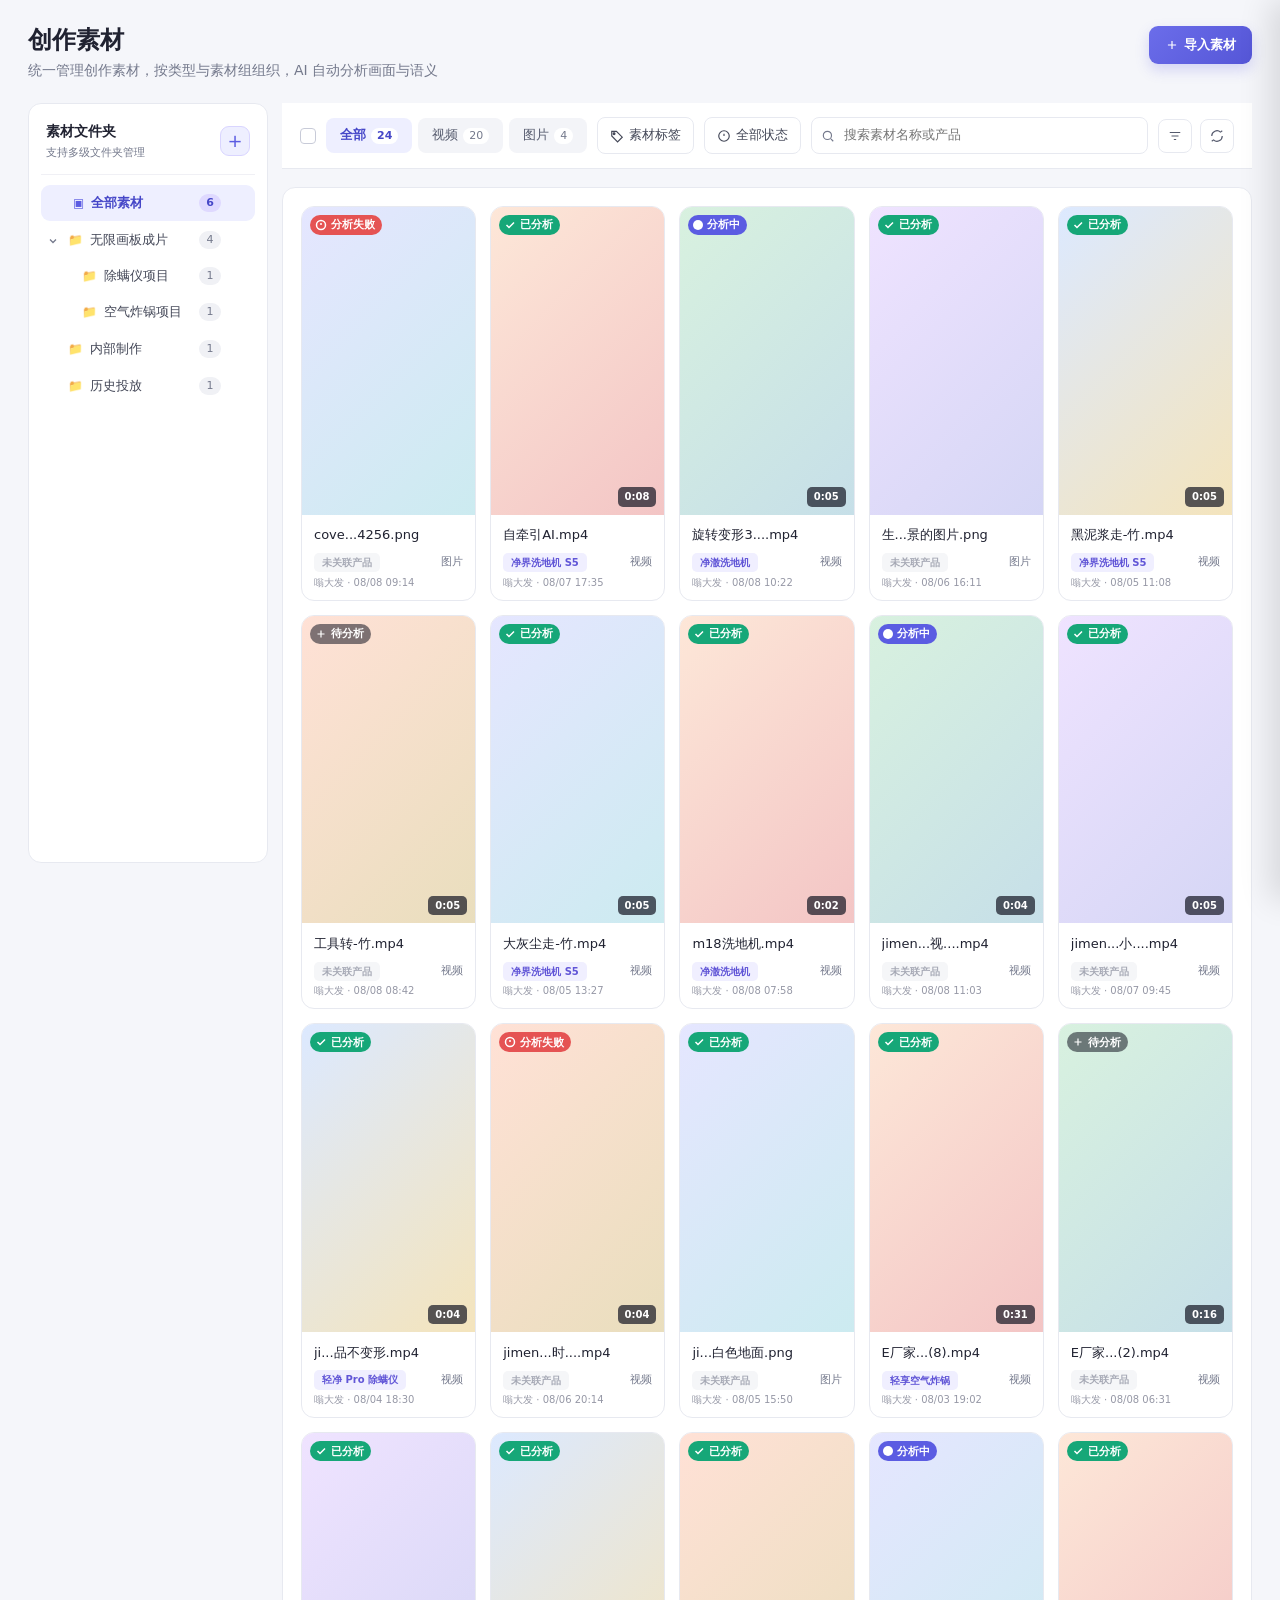
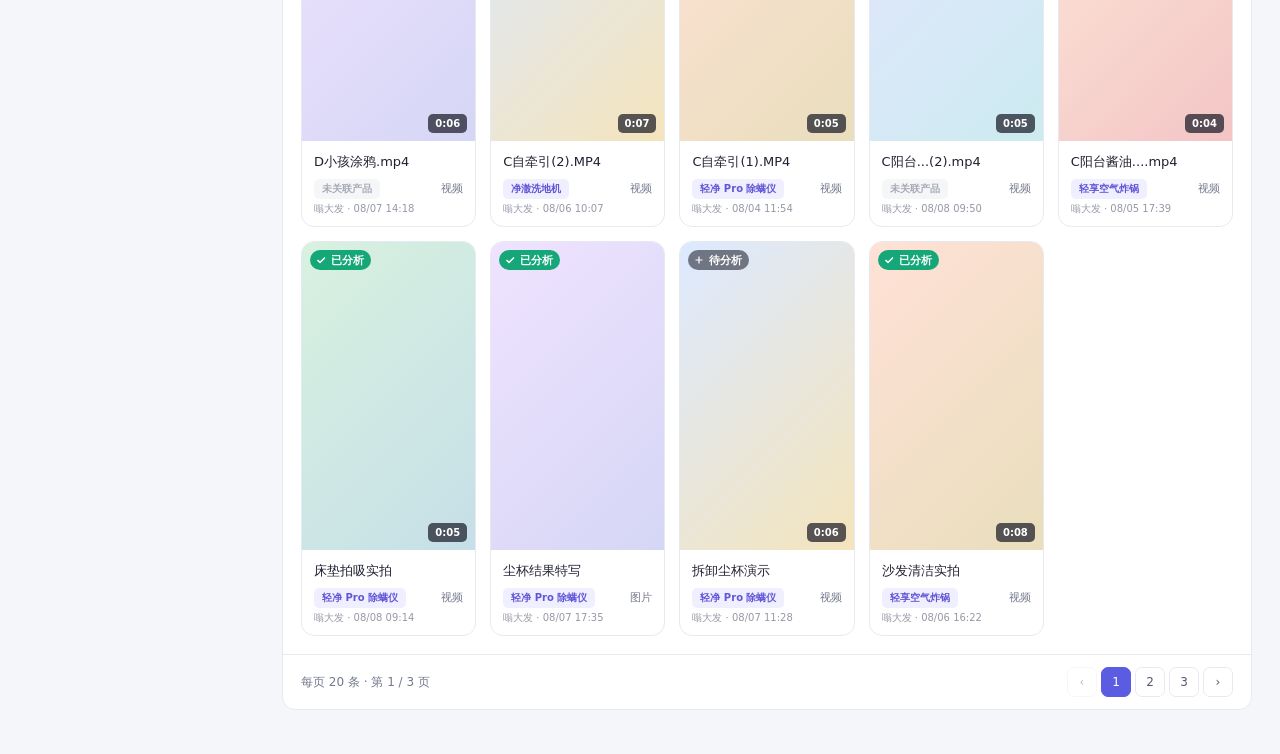
==== commit 2789bbe7: "chore: simplify search placeholders" ====
--- a/embedded-pages/创作素材.html
+++ b/embedded-pages/创作素材.html
@@ -162,7 +162,7 @@
               </button>
               <div class="search-box">
                 <svg viewBox="0 0 24 24" fill="none" stroke="currentColor" stroke-width="2"><circle cx="11" cy="11" r="7"/><path d="M21 21l-4-4"/></svg>
-                <input id="searchInput" type="search" placeholder="搜索素材名称、产品名称或素材标签" autocomplete="off">
+                <input id="searchInput" type="search" placeholder="搜索素材名称或产品" autocomplete="off">
                 <button class="search-clear" id="searchClear" type="button" aria-label="清空搜索" hidden>×</button>
               </div>
               <div class="right-group">
--- a/css/main.css
+++ b/css/main.css
@@ -3416,6 +3416,12 @@
 
     .pull-input-area.has-error { border-color: #f0b6b6; background: #fff7f7; }
     .pull-input-area.has-error .link-error { display: block; }
+    #page-pull-entry .pull-video-library-entry { display:flex; align-items:center; justify-content:space-between; gap:18px; min-height:96px; padding:20px 22px; }
+    #page-pull-entry .pull-video-library-copy strong,
+    #page-pull-entry .pull-video-library-copy small { display:block; }
+    #page-pull-entry .pull-video-library-copy strong { color:#363944; font-size:14px; }
+    #page-pull-entry .pull-video-library-copy small { margin-top:6px; color:#9296a5; font-size:12px; line-height:1.5; }
+    #page-pull-entry [data-panel="library"] > .lib-picker { display:none; }
 
     .pull-input-foot {
       position: absolute;
@@ -4437,6 +4443,46 @@
     .copy-structure-detail-summary div { min-width:0; display:grid; gap:4px; }
     .copy-structure-detail-summary small { color:#999aa4; }
     .copy-structure-detail-summary strong { overflow:hidden; color:#383942; white-space:nowrap; text-overflow:ellipsis; }
+    .copy-structure-formula-card { display:grid; gap:12px; margin-top:14px; }
+    .copy-formula-overview { padding:15px 16px; border:1px solid #e9e7ef; border-radius:14px; background:#fff; }
+    .copy-formula-overview > small { display:block; margin-bottom:10px; color:#898a95; }
+    .copy-formula-overview > div { display:flex; align-items:center; flex-wrap:wrap; gap:8px; }
+    .copy-formula-overview b { padding:7px 11px; border-radius:999px; color:#514a61; background:#f3f1f6; font-size:12px; }
+    .copy-formula-overview i { color:#bbb7c4; font-style:normal; }
+    .copy-effective-reason { display:flex; gap:12px; padding:15px 16px; border:1px solid #f4e1d9; border-radius:14px; background:#fff8f5; }
+    .copy-effective-reason > span { display:grid; place-items:center; flex:0 0 auto; width:32px; height:32px; border-radius:50%; color:#ef6849; background:#ffe8df; font-weight:750; }
+    .copy-effective-reason div { display:grid; gap:5px; }
+    .copy-effective-reason strong { color:#38353d; }
+    .copy-effective-reason p { margin:0; color:#625d67; line-height:1.65; }
+    .copy-effective-reason small { color:#a56b57; }
+    .copy-structure-scope { display:flex; gap:10px; padding:11px 14px; border-radius:11px; color:#676270; background:#f7f6f9; line-height:1.55; }
+    .copy-structure-scope b { flex:0 0 auto; color:#47424e; }
+    .copy-structure-detail-tabs { display:flex; gap:4px; margin:18px 0 12px; padding:4px; border-radius:11px; background:#f3f2f6; }
+    .copy-structure-detail-tabs button { flex:1; padding:9px 14px; border:0; border-radius:8px; color:#777480; background:transparent; cursor:pointer; }
+    .copy-structure-detail-tabs button.active { color:#5742be; background:#fff; box-shadow:0 2px 8px rgba(47,39,72,.08); font-weight:700; }
+    .copy-structure-detail-tabs span { padding:1px 6px; border-radius:999px; background:#eeebf8; font-size:10px; }
+    .copy-structure-detail-panel { display:none; }
+    .copy-structure-detail-panel.active { display:block; }
+    .copy-stage-list { display:grid; gap:10px; }
+    .copy-stage-card { overflow:hidden; border:1px solid #e7e5eb; border-radius:14px; background:#fff; }
+    .copy-stage-head { width:100%; display:grid; grid-template-columns:34px minmax(0,1fr) auto 18px; align-items:center; gap:11px; padding:13px 15px; border:0; color:#383942; background:#fff; text-align:left; cursor:pointer; }
+    .copy-stage-head > i { display:grid; place-items:center; width:30px; height:30px; border-radius:50%; color:#fff; background:#201e24; font-style:normal; font-weight:750; }
+    .copy-stage-head > span { display:grid; gap:3px; }
+    .copy-stage-head small { color:#92909a; font-weight:400; }
+    .copy-stage-head em { color:#9996a0; font-style:normal; }
+    .copy-stage-head u { color:#aaa6b0; text-decoration:none; transition:transform .2s; }
+    .copy-stage-card.expanded .copy-stage-head u { transform:rotate(180deg); }
+    .copy-stage-body { display:none; gap:12px; padding:0 15px 15px 60px; border-top:1px solid #f0eef3; }
+    .copy-stage-card.expanded .copy-stage-body { display:grid; }
+    .copy-stage-source, .copy-stage-talk { padding:12px 14px; border-radius:11px; background:#faf9fb; }
+    .copy-stage-source p, .copy-stage-talk p, .copy-stage-execution p { margin:6px 0 0; color:#5d5963; line-height:1.65; }
+    .copy-stage-source button, .copy-stage-talk button { margin-top:9px; padding:5px 9px; border:1px solid #ddd9e5; border-radius:7px; color:#6553b5; background:#fff; cursor:pointer; }
+    .copy-stage-talk { background:#fff7f3; }
+    .copy-stage-talk > div:first-child { display:flex; align-items:center; justify-content:space-between; }
+    .copy-stage-talk > div:last-child { display:flex; flex-wrap:wrap; gap:6px; margin-top:10px; }
+    .copy-stage-talk span { padding:4px 7px; border-radius:6px; color:#c75c3f; background:#fff; font-size:10px; }
+    .copy-stage-execution { display:grid; grid-template-columns:1fr 1fr; gap:10px; }
+    .copy-stage-execution section { padding:12px 14px; border:1px solid #ece9f1; border-radius:11px; background:#fff; }
     .copy-related-rank-note { display:flex; align-items:flex-start; gap:11px; padding:12px 14px; margin-top:14px; border:1px solid #e3ddfb; border-radius:11px; color:#5e536f; background:linear-gradient(135deg,#faf8ff,#f6f2ff); }
     .copy-related-rank-note i { display:grid; place-items:center; flex:0 0 auto; width:28px; height:28px; border-radius:9px; color:#fff; background:linear-gradient(135deg,#8268ed,#6049d1); font-size:11px; font-style:normal; font-weight:750; }
     .copy-related-rank-note div { display:grid; gap:3px; }
@@ -4606,6 +4652,8 @@
     .cl-parse-status[hidden] { display:none; }
     @media (max-width:820px) {
       .copy-structure-detail-summary { grid-template-columns:1fr 1fr; }
+      .copy-stage-body { padding-left:15px; }
+      .copy-stage-execution { grid-template-columns:1fr; }
       .copy-related-item { grid-template-columns:1fr; }
       .copy-related-video { width:112px; }
       .cl-create-form, .cl-audience-text-grid, .copy-level-options, .copy-structure-editor-grid { grid-template-columns:1fr; }
@@ -5868,6 +5916,14 @@
     @media (max-width: 860px) { .sub-sidebar { display:none !important; } .app.has-subsidebar .main { padding-left:0; } }
     /* 2026-08-05：Agent、资产关系与权限管理增强 */
     [hidden] { display:none !important; }
+    #page-pull-entry .pull-source-result { margin-top:22px; }
+    #page-pull-entry .pull-upload-progress { margin-top:12px; padding:10px 12px; border:1px solid #e1dcf3; border-radius:9px; background:#faf9ff; }
+    #page-pull-entry .pull-upload-progress > div { display:flex; align-items:center; justify-content:space-between; gap:12px; font-size:12px; }
+    #page-pull-entry .pull-upload-progress strong { min-width:0; overflow:hidden; color:#5d5680; text-overflow:ellipsis; white-space:nowrap; }
+    #page-pull-entry .pull-upload-progress span { color:#7865df; font-variant-numeric:tabular-nums; }
+    #page-pull-entry .pull-upload-progress i { display:block; height:5px; margin-top:8px; overflow:hidden; border-radius:99px; background:#e8e5f5; }
+    #page-pull-entry .pull-upload-progress b { display:block; height:100%; border-radius:inherit; background:linear-gradient(90deg,#8c74ed,#6250da); transition:width .12s linear; }
+    #page-pull-entry .upload-drop.uploading { pointer-events:none; opacity:.68; }
     .parse-state { margin-top:10px; padding:11px 13px; border:1px solid #e6e1f5; border-radius:10px; background:#faf9ff; display:flex; align-items:flex-start; gap:10px; color:#69627c; font-size:12px; }
     .parse-state::before { content:""; flex:0 0 8px; width:8px; height:8px; margin-top:4px; border-radius:50%; background:#9b87eb; box-shadow:0 0 0 4px rgba(124,96,224,.10); }
     .parse-state.parsing::before,.parse-state[data-state="parsing"]::before { animation:parsePulse 1s ease-in-out infinite; }
@@ -6556,7 +6612,7 @@
     .script-product-display small { margin-top:3px; color:#898393; font-size:11px; line-height:1.45; }
     .script-picker-modal .lib-pick-card { gap:10px; padding-top:16px; padding-bottom:16px; }
     .script-picker-modal .lib-pick-content { color:#5d5867; }
-    .script-picker-modal .lib-pick-tags { display:grid; grid-template-columns:repeat(3,minmax(0,1fr)); gap:7px 12px; padding-top:9px; border-top:1px solid #f0eef4; }
+    .script-picker-modal .lib-pick-tags { display:flex; flex-wrap:wrap; gap:7px 16px; padding-top:9px; border-top:1px solid #f0eef4; }
     .script-picker-modal .lib-pick-tag-group { display:flex; align-items:flex-start; gap:7px; min-width:0; }
     .script-picker-modal .lib-pick-tag-group > b { flex:0 0 auto; padding-top:3px; color:#9993a2; font-size:10px; font-weight:650; }
     .script-picker-modal .lib-pick-tag-group > div { display:flex; flex-wrap:wrap; gap:4px; min-width:0; }
@@ -6593,8 +6649,11 @@
     .material-picker-modal .lib-picker { flex:1 1 auto; height:0; overflow:hidden; }
     .material-picker-modal .lib-folder-tree { width:220px; padding:14px 10px; background:#fafaff; }
     .material-picker-modal .lib-content { height:100%; overflow:hidden; }
-    .material-picker-modal .lib-toolbar { flex:0 0 auto; display:grid; grid-template-columns:minmax(280px,1fr) 120px 136px; gap:8px; }
+    .material-picker-modal .lib-toolbar { flex:0 0 auto; display:grid; grid-template-columns:minmax(240px,1fr) 120px 136px auto; gap:8px; }
     .material-picker-modal .script-material-filter { min-width:0; height:36px; padding:0 28px 0 10px; border:1px solid #d8dae5; border-radius:8px; color:#565264; background:#fff; font:inherit; font-size:12px; }
+    .material-picker-select-all { height:36px; padding:0 11px; border:1px solid #dcd8e8; border-radius:8px; color:#6252a7; background:#fff; font:inherit; font-size:12px; white-space:nowrap; cursor:pointer; }
+    .material-picker-select-all:hover:not(:disabled),.material-picker-select-all.is-selected { border-color:#9f8be8; background:#f7f4ff; }
+    .material-picker-select-all:disabled { color:#b6b4bf; border-color:#ebeaf0; background:#fafafa; cursor:not-allowed; }
     .material-folder-root + .material-folder-root { margin-top:8px; }
     .material-picker-modal .lib-folder-item { width:100%; border:0; border-radius:8px; background:transparent; text-align:left; }
     .material-picker-modal .lib-folder-item .folder-icon { width:16px; color:#d19b35; font-size:13px; }
@@ -6719,13 +6778,23 @@
     .mix-block-head > button,.mix-rematch-all,.mix-material-head-actions button { padding:7px 10px; border:1px solid #dcd8e8; border-radius:8px; color:#6252a7; background:#fff; font:inherit; font-size:11px; cursor:pointer; }
     .mix-block-head > button:hover,.mix-rematch-all:hover,.mix-material-head-actions button:hover { border-color:#9f8be8; background:#f7f4ff; }
     .mix-two-col { display:grid; grid-template-columns:1fr 1fr; gap:12px; }
+    .mix-three-col { display:grid; grid-template-columns:1fr 1fr 150px; gap:12px; }
     .mix-field { display:grid; gap:7px; color:#565a68; font-size:12px; }
     .mix-field select { width:100%; min-height:39px; padding:0 32px 0 10px; border:1px solid #dfe1e9; border-radius:9px; color:#333642; background:#fff; font:inherit; }
+    .mix-field select:disabled { color:#5d5868; background:#f4f3f7; cursor:not-allowed; }
+    .mix-duration-input { display:grid; grid-template-columns:minmax(0,1fr) 28px; align-items:center; min-height:39px; border:1px solid #dfe1e9; border-radius:9px; background:#fff; overflow:hidden; }
+    .mix-duration-input input { min-width:0; height:37px; padding:0 4px 0 10px; border:0; outline:0; font:inherit; }
+    .mix-duration-input i { color:#8c909d; font-size:11px; font-style:normal; }
+    .mix-duration-presets { display:flex; align-items:center; gap:7px; margin-top:11px; }
+    .mix-duration-presets > span,.mix-duration-presets > small { color:#9296a3; font-size:10px; }
+    .mix-duration-presets > small { margin-left:auto; }
+    .mix-duration-presets button { padding:5px 9px; border:1px solid #e0e1e8; border-radius:7px; color:#656976; background:#fff; font:inherit; font-size:10px; cursor:pointer; }
+    .mix-duration-presets button.active { color:#5e41c5; border-color:#9e88e7; background:#f5f2ff; font-weight:700; }
     .mix-fact-strip { display:grid; grid-template-columns:auto minmax(0,1fr) auto; align-items:center; gap:9px; margin-top:12px; padding:10px 11px; border-radius:9px; color:#726b7d; background:#f7f5fb; font-size:11px; }
     .mix-fact-strip b { color:#55436f; }
     .mix-fact-strip span { overflow:hidden; white-space:nowrap; text-overflow:ellipsis; }
     .mix-fact-strip button { border:0; color:#694ccf; background:transparent; cursor:pointer; }
-    .mix-plan-tabs { display:grid; grid-template-columns:repeat(4,minmax(0,1fr)); gap:8px; }
+    .mix-plan-tabs { display:grid; grid-template-columns:repeat(3,minmax(0,1fr)); gap:8px; }
     .mix-plan-tabs button { min-width:0; padding:11px 8px; border:1px solid #e3e4eb; border-radius:10px; color:#5d606d; background:#fff; text-align:left; cursor:pointer; }
     .mix-plan-tabs button b,.mix-plan-tabs button small { display:block; overflow:hidden; white-space:nowrap; text-overflow:ellipsis; }
     .mix-plan-tabs button b { font-size:11px; }
@@ -6739,6 +6808,22 @@
     .mix-plan-context small { margin-top:3px; color:#8c909e; font-size:10px; line-height:1.45; }
     .mix-reference-row { display:grid; grid-template-columns:150px minmax(0,1fr); gap:7px; margin-top:8px; }
     .mix-plan-context select { width:100%; min-height:32px; padding:0 28px 0 8px; border:1px solid #dedfe7; border-radius:7px; background:#fff; font:inherit; font-size:10px; }
+    .mix-structure-mode { display:grid; grid-template-columns:1fr 1fr; gap:8px; margin-top:9px; }
+    .mix-structure-mode button { padding:9px 10px; border:1px solid #e1dfe8; border-radius:9px; color:#5f626f; background:#fff; text-align:left; cursor:pointer; }
+    .mix-structure-mode button b,.mix-structure-mode button small { display:block; }.mix-structure-mode button b { font-size:10px; }.mix-structure-mode button small { margin-top:3px; color:#989ba7; font-size:9px; }
+    .mix-structure-mode button.active { color:#5d41c5; border-color:#9d88e5; background:#f5f2ff; box-shadow:0 0 0 2px rgba(116,82,213,.07); }
+    .mix-auto-structure { display:flex; align-items:center; flex-wrap:wrap; gap:6px; margin-top:8px; padding:9px; border-radius:8px; color:#878b98; background:#fff; font-size:9px; }
+    .mix-auto-structure b { padding:4px 6px; border-radius:5px; color:#5f596b; background:#f2f0f5; font-size:9px; }
+    .mix-content-supplement { display:grid; gap:5px; margin-top:9px; color:#626674; font-size:10px; }
+    .mix-content-supplement textarea { min-height:62px; padding:8px 9px; border:1px solid #dfdfe7; border-radius:8px; resize:vertical; font:inherit; font-size:10px; line-height:1.55; }
+    .mix-content-supplement > small { margin:0; color:#999ca8; font-size:9px; }
+    .mix-source-asset-info { display:grid; gap:4px; margin-top:8px; padding:9px 10px; border-radius:8px; background:#fff; }
+    .mix-source-asset-info b { color:#484b58; font-size:10px; }.mix-source-asset-info span { color:#7d818e; font-size:9px; }.mix-source-asset-info em { color:#27825c; font-size:9px; font-style:normal; }
+    .mix-source-conflict { display:grid; gap:5px; margin-top:8px; padding:10px; border:1px solid #f1c9b7; border-radius:8px; color:#85543f; background:#fff6f1; }
+    .mix-source-conflict strong { color:#b25732; font-size:10px; }.mix-source-conflict span { font-size:9px; line-height:1.5; }.mix-source-conflict div { display:flex; gap:6px; margin-top:3px; }
+    .mix-source-conflict button { padding:5px 7px; border:1px solid #e3b6a2; border-radius:6px; color:#a04d2b; background:#fff; font:inherit; font-size:9px; cursor:pointer; }
+    .mix-structure-preview { display:grid; grid-template-columns:auto minmax(0,1fr); gap:4px 8px; margin-top:8px; padding:9px 10px; border:1px solid #e8e5f0; border-radius:8px; background:#fff; }
+    .mix-structure-preview b { color:#6b51c5; font-size:9px; }.mix-structure-preview span { color:#4f5260; font-size:10px; }.mix-structure-preview em { grid-column:2; color:#989ba7; font-size:9px; font-style:normal; }
     .mix-material-head-actions { display:flex; align-items:center; gap:8px; }
     .mix-material-head-actions > span { color:#898d9a; font-size:10px; white-space:nowrap; }
     .mix-material-head-actions b { color:#6649cf; }
@@ -6770,6 +6855,11 @@
     .mix-requirement textarea { min-height:76px; padding:10px 11px; font-size:11px; }
     .mix-copy-editor textarea { min-height:250px; padding:16px; color:#353844; background:#fcfcfe; font-size:13px; }
     .mix-copy-editor textarea:focus,.mix-requirement textarea:focus { border-color:#8e73e5; box-shadow:0 0 0 3px rgba(118,86,220,.09); }
+    .mix-structure-result { display:grid; grid-template-columns:34px minmax(0,1fr) auto; align-items:start; gap:11px; padding:14px 15px; border:1px solid #dcd4f5; border-radius:13px; background:linear-gradient(105deg,#f8f5ff,#f5f9ff); }
+    .mix-structure-result.is-inherited { border-color:#e3e4ea; background:#f8f8fa; }
+    .mix-structure-result-icon { display:grid; place-items:center; width:34px; height:34px; border-radius:10px; color:#fff; background:linear-gradient(135deg,#8065e4,#5d44c0); font-size:11px; font-weight:800; }
+    .mix-structure-result small,.mix-structure-result strong,.mix-structure-result p,.mix-structure-result em { display:block; }.mix-structure-result small { color:#8d91a0; font-size:9px; }.mix-structure-result strong { margin-top:3px; color:#3f3b50; font-size:13px; }.mix-structure-result p { margin:6px 0 0; color:#5f596c; font-size:10px; }.mix-structure-result em { margin-top:5px; color:#7e738f; font-size:9px; font-style:normal; line-height:1.5; }
+    .mix-structure-result > button { padding:6px 9px; border:1px solid #b5a4e9; border-radius:7px; color:#6045c4; background:#fff; font:inherit; font-size:9px; cursor:pointer; }
     .mix-copy-meta { display:flex; flex-wrap:wrap; gap:10px; margin-top:9px; color:#8d919e; font-size:10px; }
     .mix-copy-meta .ok { color:#26815b; }
     .mix-voice-layout { display:grid; grid-template-columns:1fr minmax(260px,1.2fr) minmax(190px,.8fr); align-items:end; gap:14px; }
@@ -6786,7 +6876,8 @@
     .mix-duration-card > div span,.mix-duration-card > div b { display:block; }
     .mix-duration-card > div span { color:#888d9b; font-size:10px; }.mix-duration-card > div b { margin-top:4px; color:#3e414d; font-size:14px; }
     .mix-duration-card > div b.primary { color:#6244cf; }.mix-duration-card > i { color:#aaa4bc; font-style:normal; }
-    .mix-duration-card > small { margin-left:auto; color:#777d8b; font-size:10px; }
+    .mix-duration-card .mix-duration-diff b { color:#26805a; font-size:11px; }.mix-duration-card .mix-duration-diff b.warning { color:#c26932; }
+    .mix-duration-card > button { margin-left:auto; padding:7px 10px; border:1px solid #a893ea; border-radius:8px; color:#5d42c3; background:#fff; font:inherit; font-size:10px; font-weight:700; cursor:pointer; }
     .mix-summary-grid { display:grid; grid-template-columns:repeat(5,1fr); gap:9px; }
     .mix-summary-grid > div { padding:12px; border:1px solid #e7e8ee; border-radius:11px; background:#fff; }
     .mix-summary-grid span,.mix-summary-grid b { display:block; }.mix-summary-grid span { color:#9296a3; font-size:10px; }.mix-summary-grid b { margin-top:5px; color:#353846; font-size:15px; }.mix-summary-grid .success { color:#25825a; }
@@ -6842,7 +6933,7 @@
     }
     @media (max-width:760px) {
       #agentTaskShell[data-agent-type="mix"] .mix-flow-form { padding:16px; }
-      .mix-two-col,.mix-script-body,.mix-result-metrics { grid-template-columns:1fr; }
+      .mix-two-col,.mix-three-col,.mix-script-body,.mix-result-metrics { grid-template-columns:1fr; }
       .mix-material-grid { grid-template-columns:repeat(2,minmax(0,1fr)); }
       .mix-summary-grid,.mix-generation-summary { grid-template-columns:repeat(2,1fr); }
       .mix-checklist { grid-template-columns:1fr 1fr; }
--- a/embedded-pages/host-embed.css
+++ b/embedded-pages/host-embed.css
@@ -6,3 +6,11 @@
 .app > .asset-panel,
 .app > .asset-backdrop { display:none !important; }
 .app > .main { display:block !important; min-width:0 !important; min-height:100vh; padding-left:0 !important; }
+
+/* 产品关联资产调用模板库操作时，只透出模板库原有弹窗/抽屉。 */
+html.template-operation-bridge,
+html.template-operation-bridge body { background:transparent !important; }
+html.template-operation-bridge .app { visibility:hidden; }
+html.template-operation-bridge .modal-backdrop.show,
+html.template-operation-bridge .cl-drawer-overlay.show,
+html.template-operation-bridge .cl-drawer.show { visibility:visible !important; }
